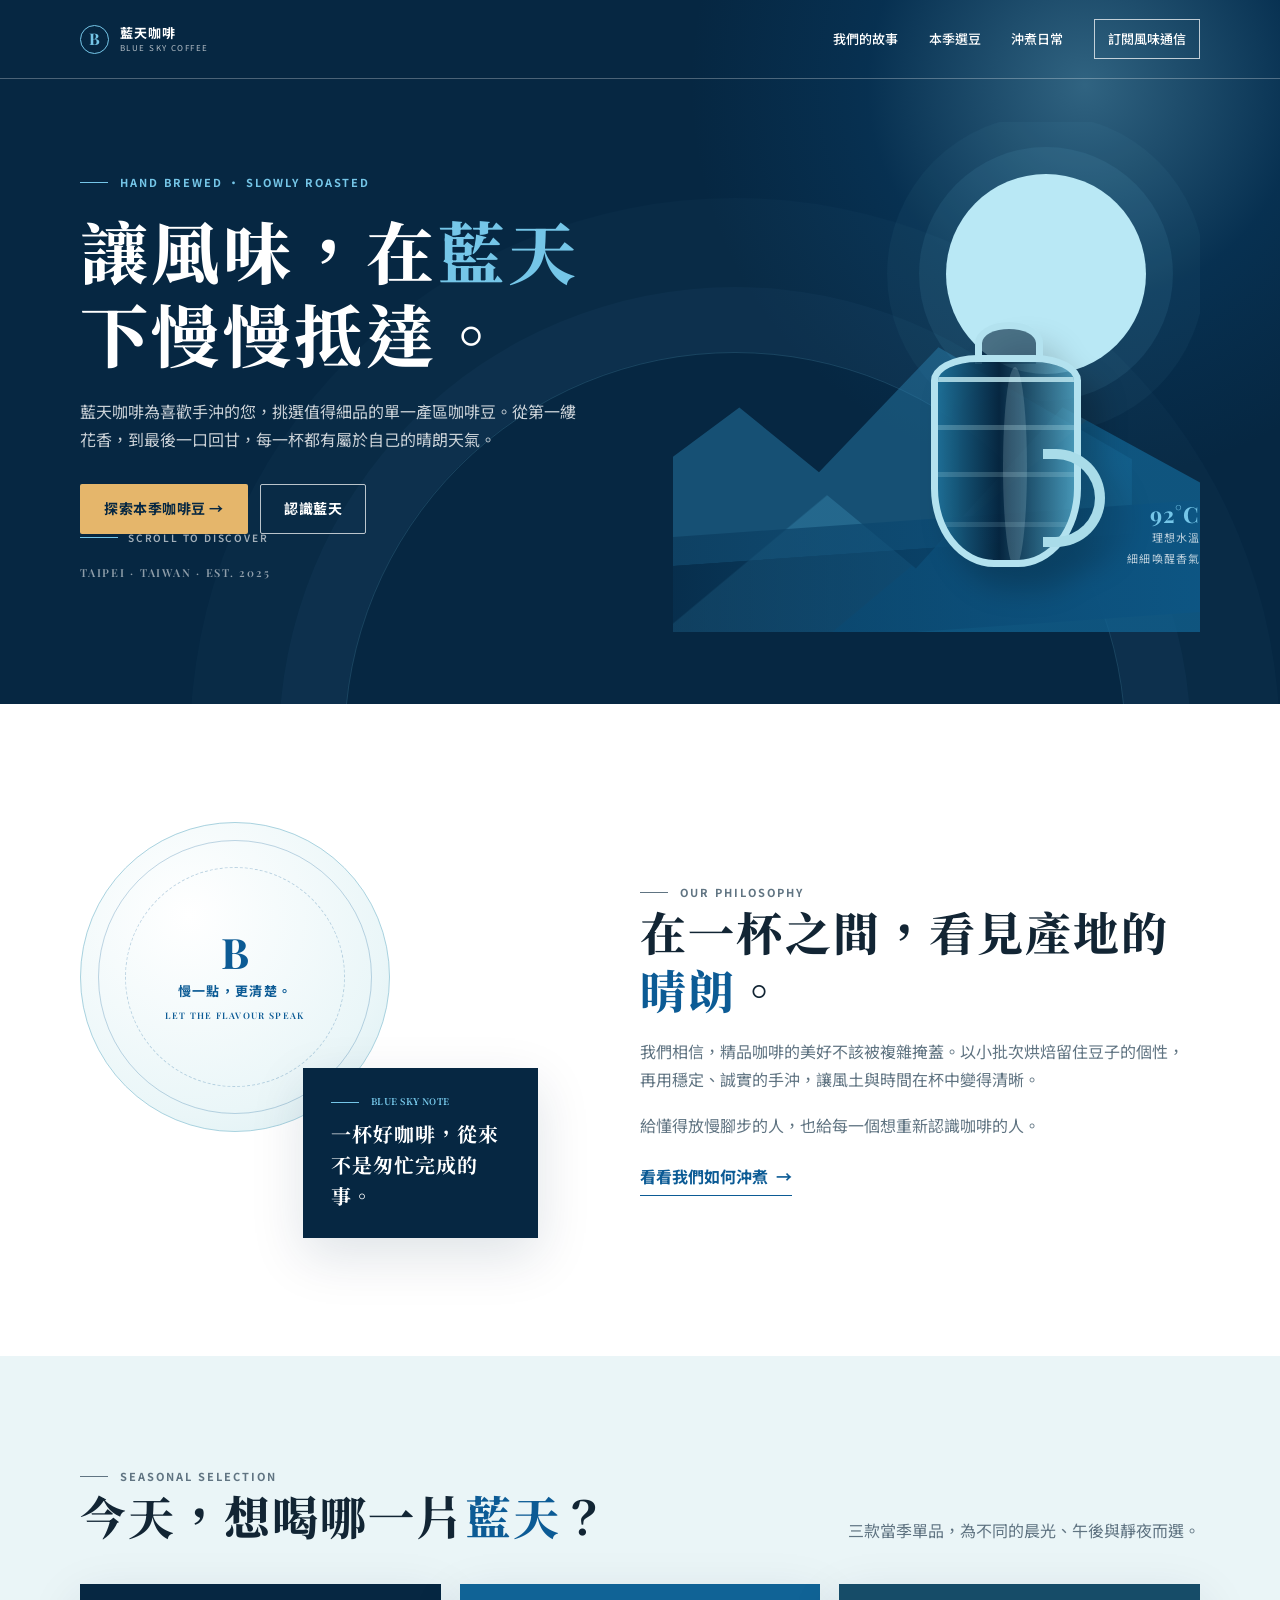
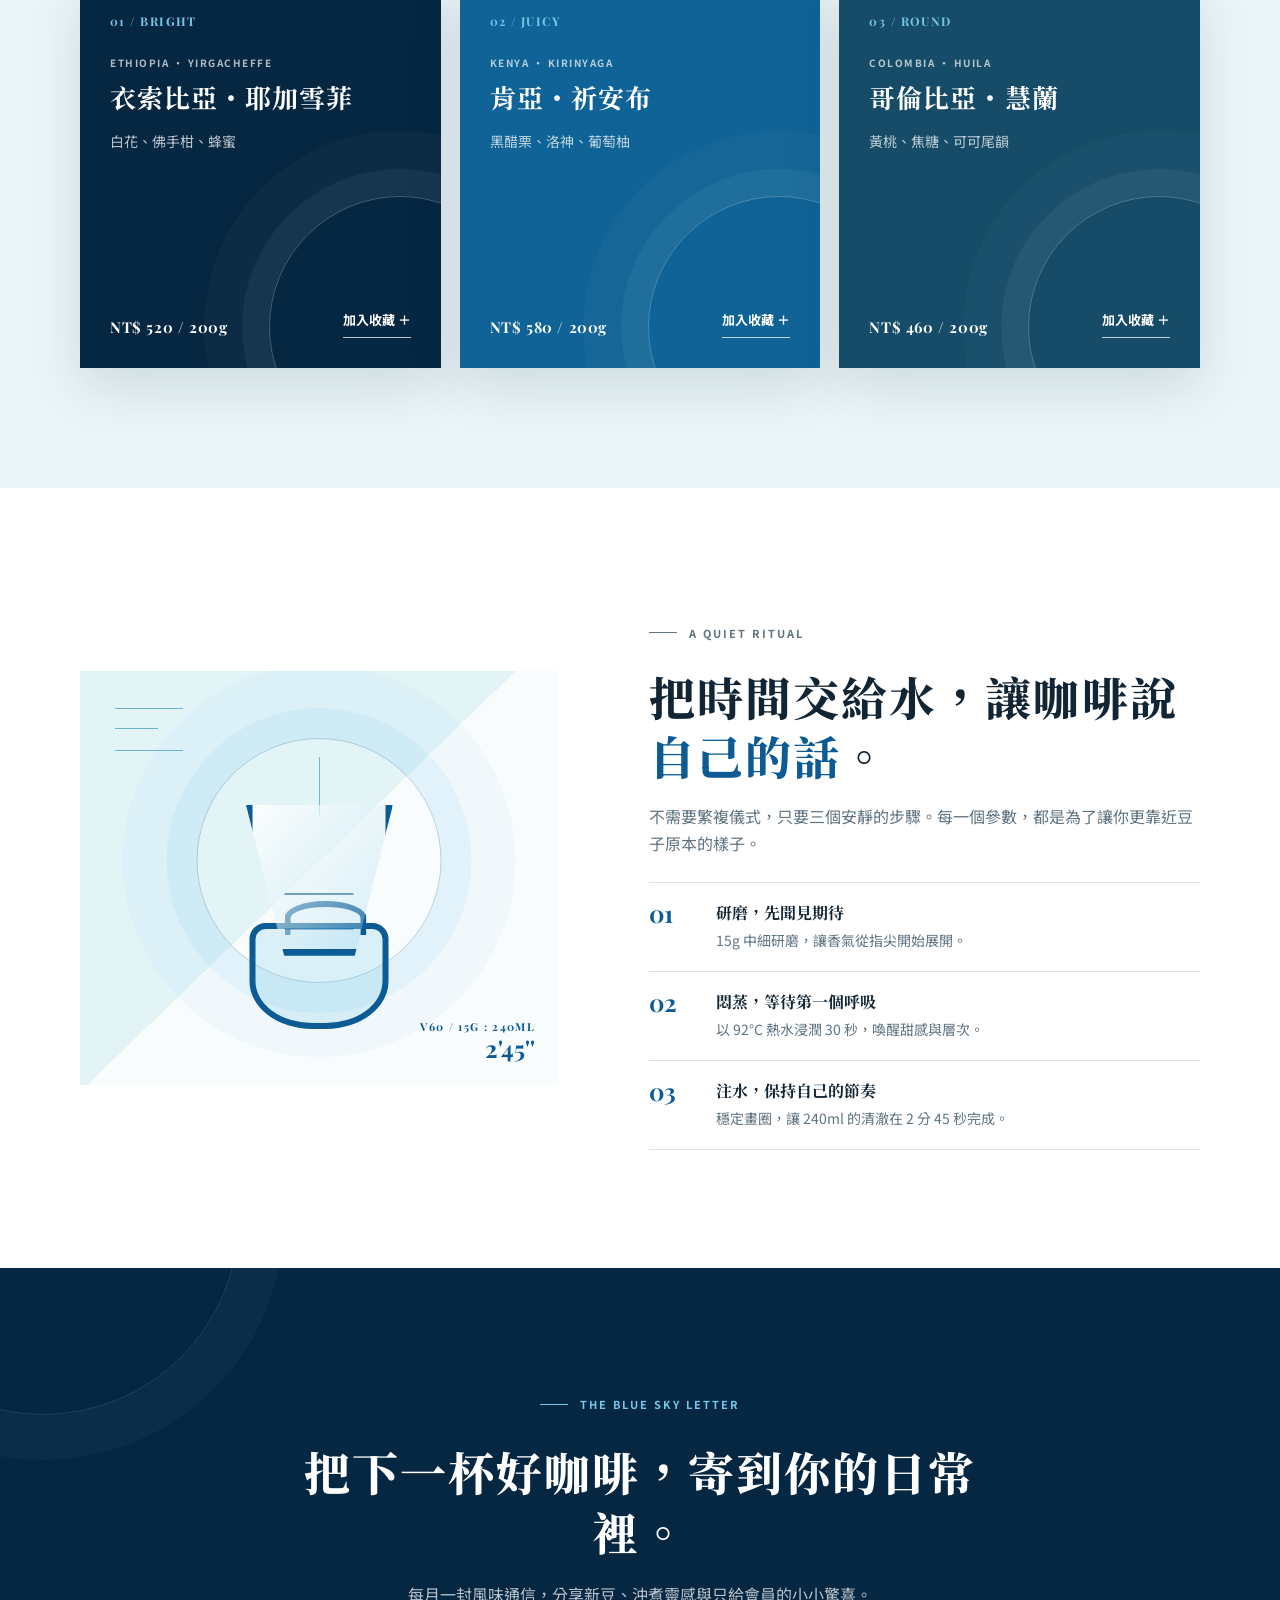
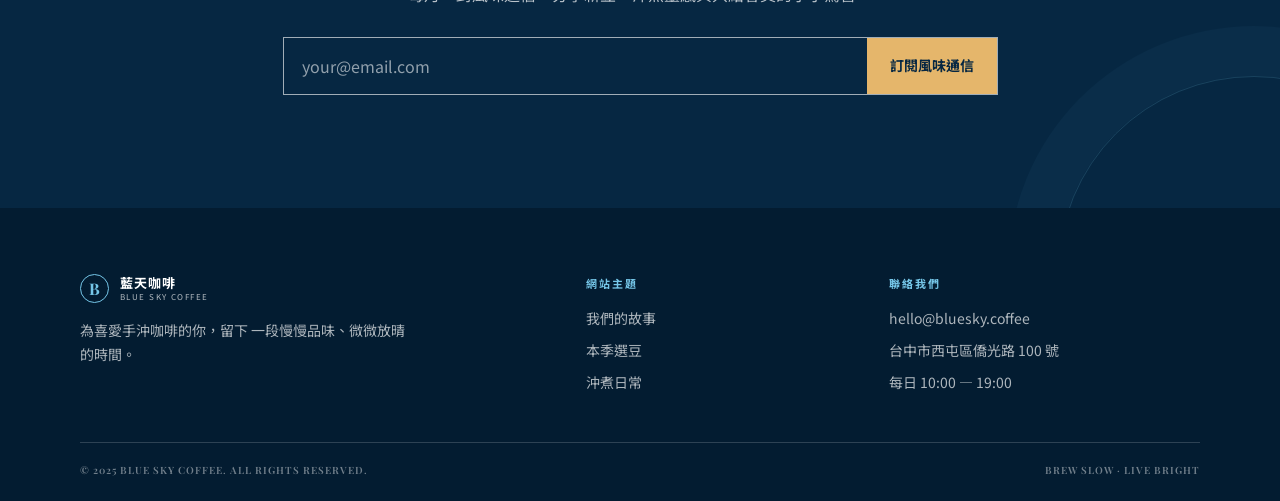
==== onepage/index.html @ 2825327c "Initial commit" ====
<!doctype html>
<html lang="zh-Hant">
<head>
  <meta charset="UTF-8">
  <meta name="viewport" content="width=device-width, initial-scale=1.0">
  <meta name="description" content="藍天咖啡，為手沖咖啡愛好者挑選當季精品咖啡豆，讓每一杯都清澈、明亮、值得細品。">
  <title>藍天咖啡｜讓風味，慢慢抵達</title>
  <link rel="preconnect" href="https://fonts.googleapis.com">
  <link rel="preconnect" href="https://fonts.gstatic.com" crossorigin>
  <link href="https://fonts.googleapis.com/css2?family=Noto+Sans+TC:wght@400;500;600;700&family=Noto+Serif+TC:wght@600;700;800;900&family=Playfair+Display:wght@600;700&display=swap" rel="stylesheet">
  <style>
    :root {
      --navy: #062742;
      --blue: #0c5b95;
      --sky: #75c6e8;
      --mist: #eaf5f7;
      --cream: #fbfaf6;
      --ink: #122534;
      --muted: #607482;
      --line: #d7e4e8;
      --sand: #e5b66b;
      --shadow: 0 18px 50px rgba(6, 39, 66, .13);
    }

    * { box-sizing: border-box; }
    html { scroll-behavior: smooth; }
    body {
      margin: 0;
      color: var(--ink);
      background: var(--cream);
      font: 16px/1.7 "Noto Sans TC", sans-serif;
      -webkit-font-smoothing: antialiased;
    }
    a { color: inherit; text-decoration: none; }
    button, input { font: inherit; }
    button { cursor: pointer; }
    .wrap { width: min(1120px, calc(100% - 48px)); margin: 0 auto; }
    .eyebrow {
      display: flex;
      align-items: center;
      gap: 12px;
      margin: 0 0 18px;
      color: var(--blue);
      font-size: 11px;
      font-weight: 700;
      letter-spacing: .18em;
    }
    .eyebrow::before { width: 28px; height: 1px; background: currentColor; content: ""; }
    .section-title {
      margin: 0;
      font: 800 clamp(30px, 4vw, 46px)/1.28 "Noto Serif TC", serif;
      letter-spacing: .045em;
    }
    .text-blue { color: var(--blue); }
    .button, .outline-link {
      display: inline-flex;
      min-height: 50px;
      align-items: center;
      justify-content: center;
      padding: 10px 23px;
      border: 1px solid transparent;
      border-radius: 2px;
      font-size: 14px;
      font-weight: 700;
      letter-spacing: .04em;
      transition: transform .25s ease, background-color .25s ease, color .25s ease, border-color .25s ease;
    }
    .button:hover, .outline-link:hover { transform: translateY(-2px); }
    .button--sand { color: var(--navy); background: var(--sand); }
    .button--sand:hover { background: #f1cb8b; }
    .button--dark { color: var(--navy); background: #fff; }
    .outline-link { border-color: rgba(255,255,255,.72); color: #fff; }
    .outline-link:hover { color: var(--navy); background: #fff; }
    :focus-visible { outline: 3px solid var(--sky); outline-offset: 4px; }

    /* Header & hero */
    .site-header { position: absolute; z-index: 20; top: 0; left: 0; width: 100%; border-bottom: 1px solid rgba(255,255,255,.28); }
    .nav { min-height: 78px; display: flex; align-items: center; justify-content: space-between; gap: 20px; }
    .brand { display: inline-flex; align-items: center; gap: 11px; color: #fff; }
    .brand-mark { width: 29px; height: 29px; display: grid; place-items: center; border: 1px solid var(--sky); border-radius: 50%; color: var(--sky); font: 700 16px/1 "Playfair Display", serif; }
    .brand-copy { display: grid; line-height: 1.05; }
    .brand-copy strong { font-size: 13px; letter-spacing: .08em; }
    .brand-copy small { margin-top: 4px; font-size: 8px; letter-spacing: .18em; opacity: .7; }
    .nav-links { display: flex; align-items: center; gap: clamp(16px, 2.4vw, 31px); }
    .nav-links a { position: relative; color: #fff; font-size: 13px; font-weight: 500; white-space: nowrap; }
    .nav-links a:not(.nav-cta)::after { position: absolute; right: 0; bottom: -5px; left: auto; width: 0; height: 1px; background: var(--sky); content: ""; transition: width .25s ease; }
    .nav-links a:not(.nav-cta):hover::after { right: auto; left: 0; width: 100%; }
    .nav-links .nav-cta { padding: 8px 13px; border: 1px solid rgba(255,255,255,.72); }
    .nav-links .nav-cta:hover { color: var(--navy); background: #fff; }
    .menu-toggle { display: none; width: 42px; height: 42px; border: 1px solid rgba(255,255,255,.7); color: #fff; background: transparent; font-size: 23px; line-height: 1; }

    .hero { position: relative; min-height: 704px; overflow: hidden; color: #fff; background: var(--navy); isolation: isolate; }
    .hero::before { position: absolute; z-index: -2; top: -320px; right: -210px; width: 810px; height: 810px; border-radius: 50%; background: radial-gradient(circle, rgba(117,198,232,.38), rgba(12,91,149,.18) 38%, transparent 69%); content: ""; }
    .hero::after { position: absolute; z-index: -1; right: 12%; bottom: -430px; width: 780px; height: 780px; border: 1px solid rgba(117,198,232,.18); border-radius: 50%; box-shadow: 0 0 0 65px rgba(117,198,232,.035), 0 0 0 154px rgba(117,198,232,.025); content: ""; }
    .hero-grid { min-height: 704px; display: grid; grid-template-columns: 1.02fr .98fr; gap: 45px; align-items: center; padding: 122px 0 72px; }
    .hero-copy { position: relative; z-index: 2; }
    .hero .eyebrow { color: var(--sky); }
    .hero h1 { max-width: 650px; margin: 0 0 23px; font: 800 clamp(42px, 5.5vw, 68px)/1.22 "Noto Serif TC", serif; letter-spacing: .05em; }
    .hero h1 span { color: var(--sky); }
    .hero-lede { max-width: 500px; margin: 0; color: rgba(255,255,255,.79); font-size: 16px; }
    .hero-actions { display: flex; flex-wrap: wrap; gap: 12px; margin-top: 31px; }
    .hero-note { margin: 31px 0 0; color: rgba(255,255,255,.55); font: 600 11px/1.5 "Playfair Display", serif; letter-spacing: .16em; }
    .scroll-cue { position: absolute; bottom: 35px; left: 0; display: flex; align-items: center; gap: 10px; color: rgba(255,255,255,.63); font-size: 10px; font-weight: 600; letter-spacing: .18em; }
    .scroll-cue::before { width: 38px; height: 1px; background: var(--sky); content: ""; }

    .hero-art { position: relative; align-self: stretch; min-height: 470px; overflow: hidden; }
    .hero-art .sun { position: absolute; top: 52px; right: 54px; width: clamp(138px, 18vw, 200px); aspect-ratio: 1; border-radius: 50%; background: #b9e8f5; box-shadow: 0 0 0 27px rgba(117,198,232,.09), 0 0 0 59px rgba(117,198,232,.045); }
    .mountain { position: absolute; right: -11%; bottom: 6px; width: 116%; height: 260px; transform: skewY(-9deg); transform-origin: right bottom; background: linear-gradient(146deg, transparent 0 27%, rgba(61,145,184,.36) 27.3% 48%, rgba(17,97,143,.77) 48.3%); clip-path: polygon(0 62%, 28% 20%, 44% 57%, 68% 4%, 100% 57%, 100% 100%, 0 100%); }
    .mountain--back { right: 13%; bottom: 98px; width: 108%; height: 220px; opacity: .46; transform: skewY(-4deg); background: #2a81ae; clip-path: polygon(0 84%, 31% 30%, 45% 62%, 66% 9%, 100% 66%, 100% 100%, 0 100%); }
    .horizon { position: absolute; right: -4%; bottom: 0; width: 116%; height: 112px; background: linear-gradient(90deg, rgba(7,45,75,.5), #0d5684); transform: skewY(-4deg); }
    .coffee-vessel { position: absolute; z-index: 4; right: 18%; bottom: 36px; width: 192px; height: 274px; filter: drop-shadow(18px 22px 14px rgba(0,0,0,.22)); }
    .vessel-neck { position: absolute; top: 0; left: 62px; width: 68px; height: 42px; border: 7px solid #b3e2ef; border-bottom: 0; border-radius: 50% 50% 0 0; background: rgba(6,39,66,.62); }
    .vessel-body { position: absolute; top: 33px; left: 18px; width: 150px; height: 212px; border: 7px solid #b3e2ef; border-radius: 31% 31% 42% 42% / 12% 12% 37% 37%; background: linear-gradient(90deg, rgba(30,112,151,.9), rgba(5,35,60,.9) 45%, rgba(83,167,198,.8)); overflow: hidden; }
    .vessel-body::before { position: absolute; top: 15px; left: 0; width: 100%; height: 5px; background: rgba(197,237,244,.8); box-shadow: 0 48px rgba(197,237,244,.25), 0 95px rgba(197,237,244,.18), 0 145px rgba(197,237,244,.13); content: ""; }
    .vessel-body::after { position: absolute; top: 5px; left: 48%; width: 24px; height: 200px; border-radius: 50%; background: rgba(218,247,251,.17); content: ""; }
    .vessel-handle { position: absolute; right: 0; bottom: 49px; width: 62px; height: 98px; border: 10px solid #a9dce9; border-left: 0; border-radius: 0 53px 53px 0; }
    .art-label { position: absolute; z-index: 5; right: 0; bottom: 64px; display: grid; gap: 3px; color: rgba(255,255,255,.73); font-size: 11px; letter-spacing: .1em; text-align: right; }
    .art-label strong { color: var(--sky); font: 700 22px/1 "Playfair Display", serif; }

    /* Story */
    .story { padding: 118px 0; background: #fff; }
    .story-grid { display: grid; grid-template-columns: .9fr 1.1fr; gap: clamp(45px, 8vw, 105px); align-items: center; }
    .story-visual { position: relative; min-height: 416px; }
    .seal { position: absolute; top: 0; left: 0; width: 310px; height: 310px; display: grid; place-items: center; border: 1px solid #a8d2df; border-radius: 50%; color: var(--blue); background: radial-gradient(circle at 35% 30%, #fff 0, #eaf6f8 68%, #d9edf1 100%); }
    .seal::before, .seal::after { position: absolute; border: 1px solid rgba(12,91,149,.25); border-radius: 50%; content: ""; }
    .seal::before { inset: 17px; }
    .seal::after { inset: 44px; border-style: dashed; }
    .seal-inner { position: relative; z-index: 1; display: grid; gap: 7px; text-align: center; }
    .seal-inner b { font: 700 42px/1 "Playfair Display", serif; }
    .seal-inner span { font-size: 13px; font-weight: 700; letter-spacing: .1em; }
    .seal-inner small { font: 600 9px/1.5 "Playfair Display", serif; letter-spacing: .15em; }
    .blue-note { position: absolute; right: 0; bottom: 0; width: 235px; padding: 27px 28px; color: #fff; background: var(--navy); box-shadow: var(--shadow); }
    .blue-note .eyebrow { margin-bottom: 9px; color: var(--sky); font-size: 9px; }
    .blue-note p { margin: 0; font: 700 20px/1.55 "Noto Serif TC", serif; letter-spacing: .05em; }
    .story-copy p { margin: 19px 0 0; color: var(--muted); }
    .inline-link { display: inline-flex; align-items: center; gap: 8px; margin-top: 24px; padding-bottom: 5px; border-bottom: 1px solid var(--blue); color: var(--blue); font-weight: 700; }
    .inline-link:hover { color: var(--navy); }

    /* Coffee collection */
    .coffee { padding: 111px 0 120px; background: var(--mist); }
    .section-heading { display: flex; align-items: end; justify-content: space-between; gap: 40px; margin-bottom: 39px; }
    .section-heading p { max-width: 370px; margin: 0; color: var(--muted); }
    .coffee-grid { display: grid; grid-template-columns: repeat(3, 1fr); gap: 19px; }
    .coffee-card { position: relative; min-height: 384px; display: flex; flex-direction: column; overflow: hidden; padding: 30px; color: #fff; background: var(--navy); box-shadow: var(--shadow); }
    .coffee-card:nth-child(2) { background: #106396; }
    .coffee-card:nth-child(3) { background: #164c68; }
    .coffee-card::after { position: absolute; right: -90px; bottom: -90px; width: 260px; height: 260px; border: 1px solid rgba(255,255,255,.24); border-radius: 50%; box-shadow: 0 0 0 27px rgba(255,255,255,.045), 0 0 0 65px rgba(255,255,255,.025); content: ""; }
    .card-top, .coffee-card h3, .flavour, .card-footer { position: relative; z-index: 1; }
    .card-top { color: var(--sky); font: 700 12px/1.3 "Playfair Display", serif; letter-spacing: .12em; }
    .origin { margin: 25px 0 8px; color: rgba(255,255,255,.69); font-size: 10px; font-weight: 700; letter-spacing: .15em; }
    .coffee-card h3 { margin: 0; font: 700 26px/1.38 "Noto Serif TC", serif; letter-spacing: .04em; }
    .flavour { margin: 15px 0 0; color: rgba(255,255,255,.73); font-size: 14px; }
    .card-footer { display: flex; align-items: end; justify-content: space-between; gap: 14px; margin-top: auto; }
    .price { font: 700 15px/1.3 "Playfair Display", serif; letter-spacing: .04em; }
    .save-coffee { padding: 0 0 5px; border: 0; border-bottom: 1px solid rgba(255,255,255,.72); color: #fff; background: transparent; font-size: 13px; font-weight: 700; white-space: nowrap; transition: color .2s, border-color .2s; }
    .save-coffee:hover { border-color: var(--sand); color: var(--sand); }

    /* Brew */
    .brew { padding: 118px 0; background: #fff; }
    .brew-grid { display: grid; grid-template-columns: .93fr 1.07fr; gap: clamp(42px, 8vw, 90px); align-items: center; }
    .brew-art { position: relative; height: 414px; overflow: hidden; background: linear-gradient(136deg, #e3f4f7 0 48%, #f8fcfc 48% 100%); }
    .brew-art::before { position: absolute; top: 37px; left: 35px; width: 68px; height: 41px; border-top: 1px solid #6cb4ce; border-bottom: 1px solid #6cb4ce; content: ""; }
    .brew-art::after { position: absolute; top: 57px; left: 35px; width: 43px; border-top: 1px solid #6cb4ce; content: ""; }
    .water-rings { position: absolute; top: 67px; left: 50%; width: 245px; height: 245px; border: 1px solid rgba(12,91,149,.27); border-radius: 50%; transform: translateX(-50%); box-shadow: 0 0 0 30px rgba(117,198,232,.12), 0 0 0 74px rgba(117,198,232,.065); }
    .water-rings::before { position: absolute; top: 18px; left: 50%; width: 1px; height: 58px; background: #6bb8d1; content: ""; transform: translateX(-50%); }
    .dripper { position: absolute; z-index: 2; top: 134px; left: 50%; width: 147px; height: 151px; border: 7px solid var(--blue); border-top: 0; background: linear-gradient(130deg, rgba(255,255,255,.85), rgba(117,198,232,.25)); clip-path: polygon(0 0, 100% 0, 74% 100%, 26% 100%); transform: translateX(-50%); }
    .dripper::after { position: absolute; right: 32px; bottom: 19px; left: 32px; height: 33px; border-top: 2px solid rgba(12,91,149,.55); border-bottom: 2px solid rgba(12,91,149,.35); content: ""; }
    .carafe { position: absolute; z-index: 1; bottom: 56px; left: 50%; width: 139px; height: 106px; border: 6px solid var(--blue); border-radius: 16px 16px 45% 45%; background: rgba(117,198,232,.23); transform: translateX(-50%); }
    .carafe::before { position: absolute; top: -28px; left: 29px; width: 70px; height: 28px; border: 6px solid var(--blue); border-bottom: 0; border-radius: 50% 50% 0 0; content: ""; }
    .brew-caption { position: absolute; right: 24px; bottom: 19px; color: var(--blue); text-align: right; }
    .brew-caption span { display: block; font: 700 11px/1.5 "Playfair Display", serif; letter-spacing: .12em; }
    .brew-caption strong { font: 700 24px/1.1 "Playfair Display", serif; }
    .brew-copy > p { margin: 18px 0 25px; color: var(--muted); }
    .brew-steps { border-top: 1px solid var(--line); }
    .brew-step { display: grid; grid-template-columns: 52px 1fr; gap: 15px; padding: 18px 0; border-bottom: 1px solid var(--line); }
    .step-number { color: var(--blue); font: 700 24px/1 "Playfair Display", serif; }
    .brew-step h3 { margin: 0; font: 700 16px/1.5 "Noto Serif TC", serif; }
    .brew-step p { margin: 4px 0 0; color: var(--muted); font-size: 14px; }

    /* Subscribe and footer */
    .visit { position: relative; overflow: hidden; padding: 108px 0 113px; color: #fff; text-align: center; background: var(--navy); }
    .visit::before, .visit::after { position: absolute; width: 390px; height: 390px; border: 1px solid rgba(117,198,232,.17); border-radius: 50%; content: ""; }
    .visit::before { top: -245px; left: -153px; box-shadow: 0 0 0 45px rgba(117,198,232,.035); }
    .visit::after { right: -170px; bottom: -260px; box-shadow: 0 0 0 50px rgba(117,198,232,.035); }
    .visit .wrap { position: relative; z-index: 1; max-width: 715px; }
    .visit .eyebrow { justify-content: center; color: var(--sky); }
    .visit h2 { margin: 0; font: 800 clamp(30px, 4vw, 46px)/1.3 "Noto Serif TC", serif; letter-spacing: .045em; }
    .visit p { max-width: 510px; margin: 19px auto 29px; color: rgba(255,255,255,.72); }
    .subscribe-form { display: flex; min-height: 58px; border: 1px solid rgba(255,255,255,.62); }
    .subscribe-form input { min-width: 0; flex: 1; padding: 0 18px; border: 0; color: #fff; outline: none; background: transparent; }
    .subscribe-form input::placeholder { color: rgba(255,255,255,.56); }
    .subscribe-form button { padding: 0 23px; border: 0; color: var(--navy); background: var(--sand); font-size: 14px; font-weight: 700; white-space: nowrap; transition: background .2s; }
    .subscribe-form button:hover { background: #f1cb8b; }
    .site-footer { padding: 66px 0 23px; color: rgba(255,255,255,.68); background: #031c31; }
    .footer-grid { display: grid; grid-template-columns: 1.45fr .8fr 1fr; gap: 55px; padding-bottom: 48px; }
    .footer-brand .brand { margin-bottom: 16px; }
    .footer-brand p { max-width: 330px; margin: 0; font-size: 14px; }
    .footer-title { margin: 0 0 14px; color: var(--sky); font-size: 11px; font-weight: 700; letter-spacing: .18em; }
    .footer-links { display: grid; gap: 8px; font-size: 14px; }
    .footer-links a:hover { color: var(--sky); }
    .footer-links address { font-style: normal; }
    .footer-bottom { display: flex; justify-content: space-between; gap: 20px; padding-top: 20px; border-top: 1px solid rgba(255,255,255,.17); color: rgba(255,255,255,.44); font: 600 10px/1.5 "Playfair Display", serif; letter-spacing: .1em; }

    .toast { position: fixed; z-index: 50; right: 22px; bottom: 22px; max-width: min(370px, calc(100vw - 44px)); padding: 14px 18px; border-left: 3px solid var(--sand); color: #fff; background: var(--navy); box-shadow: var(--shadow); font-size: 14px; opacity: 0; pointer-events: none; transform: translateY(12px); transition: opacity .25s ease, transform .25s ease; }
    .toast.show { opacity: 1; transform: translateY(0); }
    .reveal { opacity: 0; transform: translateY(18px); transition: opacity .65s ease, transform .65s ease; }
    .reveal.visible { opacity: 1; transform: translateY(0); }

    @media (max-width: 820px) {
      .menu-toggle { display: grid; place-items: center; }
      .nav { position: relative; }
      .nav-links { position: absolute; top: 78px; right: -24px; left: -24px; max-height: 0; display: grid; gap: 0; overflow: hidden; background: #05233c; transition: max-height .35s ease; }
      .nav-links.open { max-height: 300px; border-top: 1px solid rgba(255,255,255,.16); }
      .nav-links a { display: block; padding: 13px 24px; }
      .nav-links .nav-cta { margin: 5px 24px 15px; padding: 10px 13px; text-align: center; }
      .hero { min-height: 710px; }
      .hero-grid { min-height: 710px; grid-template-columns: 1fr; gap: 0; padding: 118px 0 43px; }
      .hero-art { min-height: 276px; margin-top: -9px; }
      .hero-art .sun { top: 19px; right: 20%; width: 130px; }
      .mountain { height: 180px; }
      .mountain--back { bottom: 69px; height: 150px; }
      .coffee-vessel { right: 17%; bottom: -12px; transform: scale(.72); transform-origin: bottom right; }
      .art-label { display: none; }
      .scroll-cue { display: none; }
      .story-grid, .brew-grid { grid-template-columns: 1fr; }
      .story-visual { max-width: 525px; width: 100%; min-height: 400px; }
      .coffee-grid { grid-template-columns: repeat(2, 1fr); }
      .coffee-card:nth-child(3) { grid-column: span 2; }
      .footer-grid { grid-template-columns: 1fr 1fr; }
      .footer-brand { grid-column: 1 / -1; }
    }
    @media (max-width: 560px) {
      .wrap { width: calc(100% - 34px); }
      .nav-links { right: -17px; left: -17px; }
      .hero { min-height: 680px; }
      .hero-grid { min-height: 680px; padding-top: 106px; }
      .hero h1 { font-size: 40px; }
      .hero-lede { font-size: 14px; }
      .hero-actions { gap: 9px; margin-top: 24px; }
      .hero-actions .button, .hero-actions .outline-link { min-height: 46px; padding: 8px 15px; font-size: 13px; }
      .hero-note { margin-top: 21px; }
      .hero-art { min-height: 219px; }
      .hero-art .sun { width: 92px; }
      .coffee-vessel { right: 5%; bottom: -48px; transform: scale(.57); }
      .story, .coffee, .brew { padding: 76px 0; }
      .seal { width: 245px; height: 245px; }
      .seal-inner b { font-size: 35px; }
      .story-visual { min-height: 347px; }
      .blue-note { width: 185px; padding: 20px; }
      .blue-note p { font-size: 16px; }
      .section-heading { display: block; margin-bottom: 28px; }
      .section-heading p { margin-top: 14px; font-size: 14px; }
      .coffee-grid { grid-template-columns: 1fr; }
      .coffee-card, .coffee-card:nth-child(3) { min-height: 330px; grid-column: auto; }
      .coffee-card { padding: 25px; }
      .brew-art { height: 310px; }
      .water-rings { top: 45px; width: 178px; height: 178px; box-shadow: 0 0 0 23px rgba(117,198,232,.12), 0 0 0 53px rgba(117,198,232,.065); }
      .dripper { top: 95px; transform: translateX(-50%) scale(.75); }
      .carafe { bottom: 37px; transform: translateX(-50%) scale(.75); }
      .visit { padding: 76px 0; }
      .subscribe-form { display: grid; gap: 0; border: 0; }
      .subscribe-form input { min-height: 54px; border: 1px solid rgba(255,255,255,.62); }
      .subscribe-form button { min-height: 54px; margin-top: 10px; }
      .footer-grid { grid-template-columns: 1fr; gap: 33px; }
      .footer-brand { grid-column: auto; }
      .footer-bottom { display: grid; gap: 8px; }
    }
    @media (prefers-reduced-motion: reduce) {
      html { scroll-behavior: auto; }
      *, *::before, *::after { transition-duration: .01ms !important; animation-duration: .01ms !important; animation-iteration-count: 1 !important; }
      .reveal { opacity: 1; transform: none; }
    }
  </style>
</head>
<body>
  <header class="site-header" id="top">
    <nav class="nav wrap" aria-label="主要導覽">
      <a class="brand" href="#top" aria-label="回到藍天咖啡首頁">
        <span class="brand-mark" aria-hidden="true">B</span>
        <span class="brand-copy"><strong>藍天咖啡</strong><small>BLUE SKY COFFEE</small></span>
      </a>
      <button class="menu-toggle" type="button" aria-controls="navLinks" aria-expanded="false" aria-label="開啟導覽選單">☰</button>
      <div class="nav-links" id="navLinks">
        <a href="#story">我們的故事</a>
        <a href="#coffee">本季選豆</a>
        <a href="#brew">沖煮日常</a>
        <a class="nav-cta" href="#visit">訂閱風味通信</a>
      </div>
    </nav>
  </header>

  <main>
    <section class="hero" aria-labelledby="heroTitle">
      <div class="wrap hero-grid">
        <div class="hero-copy">
          <p class="eyebrow">HAND BREWED · SLOWLY ROASTED</p>
          <h1 id="heroTitle">讓風味，在<span>藍天</span>下慢慢抵達。</h1>
          <p class="hero-lede">藍天咖啡為喜歡手沖的您，挑選值得細品的單一產區咖啡豆。從第一縷花香，到最後一口回甘，每一杯都有屬於自己的晴朗天氣。</p>
          <div class="hero-actions">
            <a class="button button--sand" href="#coffee">探索本季咖啡豆 →</a>
            <a class="outline-link" href="#story">認識藍天</a>
          </div>
          <p class="hero-note">TAIPEI · TAIWAN · EST. 2025</p>
          <span class="scroll-cue">SCROLL TO DISCOVER</span>
        </div>
        <div class="hero-art" aria-hidden="true">
          <div class="sun"></div>
          <div class="mountain mountain--back"></div>
          <div class="mountain"></div>
          <div class="horizon"></div>
          <div class="coffee-vessel"><div class="vessel-neck"></div><div class="vessel-body"></div><div class="vessel-handle"></div></div>
          <div class="art-label"><strong>92°C</strong><span>理想水溫</span><span>細細喚醒香氣</span></div>
        </div>
      </div>
    </section>

    <section class="story" id="story" aria-labelledby="storyTitle">
      <div class="wrap story-grid">
        <div class="story-visual reveal" aria-hidden="true">
          <div class="seal"><div class="seal-inner"><b>B</b><span>慢一點，更清楚。</span><small>LET THE FLAVOUR SPEAK</small></div></div>
          <aside class="blue-note"><p class="eyebrow">BLUE SKY NOTE</p><p>一杯好咖啡，從來不是匆忙完成的事。</p></aside>
        </div>
        <div class="story-copy reveal">
          <p class="eyebrow">OUR PHILOSOPHY</p>
          <h2 class="section-title" id="storyTitle">在一杯之間，看見產地的<span class="text-blue">晴朗</span>。</h2>
          <p>我們相信，精品咖啡的美好不該被複雜掩蓋。以小批次烘焙留住豆子的個性，再用穩定、誠實的手沖，讓風土與時間在杯中變得清晰。</p>
          <p>給懂得放慢腳步的人，也給每一個想重新認識咖啡的人。</p>
          <a class="inline-link" href="#brew">看看我們如何沖煮 <span aria-hidden="true">→</span></a>
        </div>
      </div>
    </section>

    <section class="coffee" id="coffee" aria-labelledby="coffeeTitle">
      <div class="wrap">
        <div class="section-heading reveal">
          <div><p class="eyebrow">SEASONAL SELECTION</p><h2 class="section-title" id="coffeeTitle">今天，想喝哪一片<span class="text-blue">藍天</span>？</h2></div>
          <p>三款當季單品，為不同的晨光、午後與靜夜而選。</p>
        </div>
        <div class="coffee-grid">
          <article class="coffee-card reveal">
            <div class="card-top">01 / BRIGHT</div><p class="origin">ETHIOPIA · YIRGACHEFFE</p><h3>衣索比亞・耶加雪菲</h3><p class="flavour">白花、佛手柑、蜂蜜</p>
            <div class="card-footer"><span class="price">NT$ 520 / 200g</span><button class="save-coffee" type="button" data-coffee="衣索比亞・耶加雪菲">加入收藏 ＋</button></div>
          </article>
          <article class="coffee-card reveal">
            <div class="card-top">02 / JUICY</div><p class="origin">KENYA · KIRINYAGA</p><h3>肯亞・祈安布</h3><p class="flavour">黑醋栗、洛神、葡萄柚</p>
            <div class="card-footer"><span class="price">NT$ 580 / 200g</span><button class="save-coffee" type="button" data-coffee="肯亞・祈安布">加入收藏 ＋</button></div>
          </article>
          <article class="coffee-card reveal">
            <div class="card-top">03 / ROUND</div><p class="origin">COLOMBIA · HUILA</p><h3>哥倫比亞・慧蘭</h3><p class="flavour">黃桃、焦糖、可可尾韻</p>
            <div class="card-footer"><span class="price">NT$ 460 / 200g</span><button class="save-coffee" type="button" data-coffee="哥倫比亞・慧蘭">加入收藏 ＋</button></div>
          </article>
        </div>
      </div>
    </section>

    <section class="brew" id="brew" aria-labelledby="brewTitle">
      <div class="wrap brew-grid">
        <div class="brew-art reveal" aria-hidden="true"><div class="water-rings"></div><div class="dripper"></div><div class="carafe"></div><div class="brew-caption"><span>V60 / 15G : 240ML</span><strong>2'45''</strong></div></div>
        <div class="brew-copy reveal">
          <p class="eyebrow">A QUIET RITUAL</p>
          <h2 class="section-title" id="brewTitle">把時間交給水，讓咖啡說<span class="text-blue">自己的話</span>。</h2>
          <p>不需要繁複儀式，只要三個安靜的步驟。每一個參數，都是為了讓你更靠近豆子原本的樣子。</p>
          <div class="brew-steps">
            <div class="brew-step"><span class="step-number">01</span><div><h3>研磨，先聞見期待</h3><p>15g 中細研磨，讓香氣從指尖開始展開。</p></div></div>
            <div class="brew-step"><span class="step-number">02</span><div><h3>悶蒸，等待第一個呼吸</h3><p>以 92°C 熱水浸潤 30 秒，喚醒甜感與層次。</p></div></div>
            <div class="brew-step"><span class="step-number">03</span><div><h3>注水，保持自己的節奏</h3><p>穩定畫圈，讓 240ml 的清澈在 2 分 45 秒完成。</p></div></div>
          </div>
        </div>
      </div>
    </section>

    <section class="visit" id="visit" aria-labelledby="visitTitle">
      <div class="wrap reveal">
        <p class="eyebrow">THE BLUE SKY LETTER</p>
        <h2 id="visitTitle">把下一杯好咖啡，寄到你的日常裡。</h2>
        <p>每月一封風味通信，分享新豆、沖煮靈感與只給會員的小小驚喜。</p>
        <form class="subscribe-form" id="subscribeForm">
          <input type="email" aria-label="電子郵件地址" placeholder="your@email.com" required>
          <button type="submit">訂閱風味通信</button>
        </form>
      </div>
    </section>
  </main>

  <footer class="site-footer">
    <div class="wrap footer-grid">
      <div class="footer-brand"><a class="brand" href="#top" aria-label="回到藍天咖啡首頁"><span class="brand-mark" aria-hidden="true">B</span><span class="brand-copy"><strong>藍天咖啡</strong><small>BLUE SKY COFFEE</small></span></a><p>為喜愛手沖咖啡的你，留下 一段慢慢品味、微微放晴的時間。</p></div>
      <div><p class="footer-title">網站主題</p><div class="footer-links"><a href="#story">我們的故事</a><a href="#coffee">本季選豆</a><a href="#brew">沖煮日常</a></div></div>
      <div><p class="footer-title">聯絡我們</p><div class="footer-links"><a href="mailto:hello@bluesky.coffee">hello@bluesky.coffee</a><address>台中市西屯區僑光路 100 號</address><span>每日 10:00 — 19:00</span></div></div>
    </div>
    <div class="wrap footer-bottom"><span>© 2025 BLUE SKY COFFEE. ALL RIGHTS RESERVED.</span><span>BREW SLOW · LIVE BRIGHT</span></div>
  </footer>
  <div class="toast" role="status" aria-live="polite"></div>

  <script>
    (() => {
      const menuButton = document.querySelector('.menu-toggle');
      const navLinks = document.querySelector('.nav-links');
      const toast = document.querySelector('.toast');
      let toastTimer;

      const closeMenu = () => {
        navLinks.classList.remove('open');
        menuButton.setAttribute('aria-expanded', 'false');
        menuButton.setAttribute('aria-label', '開啟導覽選單');
        menuButton.textContent = '☰';
      };
      menuButton.addEventListener('click', () => {
        const opening = !navLinks.classList.contains('open');
        navLinks.classList.toggle('open', opening);
        menuButton.setAttribute('aria-expanded', String(opening));
        menuButton.setAttribute('aria-label', opening ? '關閉導覽選單' : '開啟導覽選單');
        menuButton.textContent = opening ? '×' : '☰';
      });
      navLinks.querySelectorAll('a').forEach(link => link.addEventListener('click', closeMenu));

      const showToast = message => {
        clearTimeout(toastTimer);
        toast.textContent = message;
        toast.classList.add('show');
        toastTimer = setTimeout(() => toast.classList.remove('show'), 2600);
      };
      document.querySelectorAll('[data-coffee]').forEach(button => {
        button.addEventListener('click', () => showToast(`已將「${button.dataset.coffee}」加入你的收藏。`));
      });
      document.querySelector('#subscribeForm').addEventListener('submit', event => {
        event.preventDefault();
        event.currentTarget.reset();
        showToast('謝謝訂閱，下一封晴朗的風味通信即將寄出。');
      });

      const revealItems = document.querySelectorAll('.reveal');
      const reducedMotion = window.matchMedia('(prefers-reduced-motion: reduce)').matches;
      if (!('IntersectionObserver' in window) || reducedMotion) {
        revealItems.forEach(item => item.classList.add('visible'));
      } else {
        const observer = new IntersectionObserver(entries => {
          entries.forEach(entry => {
            if (entry.isIntersecting) {
              entry.target.classList.add('visible');
              observer.unobserve(entry.target);
            }
          });
        }, { threshold: .12 });
        revealItems.forEach(item => observer.observe(item));
      }
    })();
  </script>
</body>
</html>
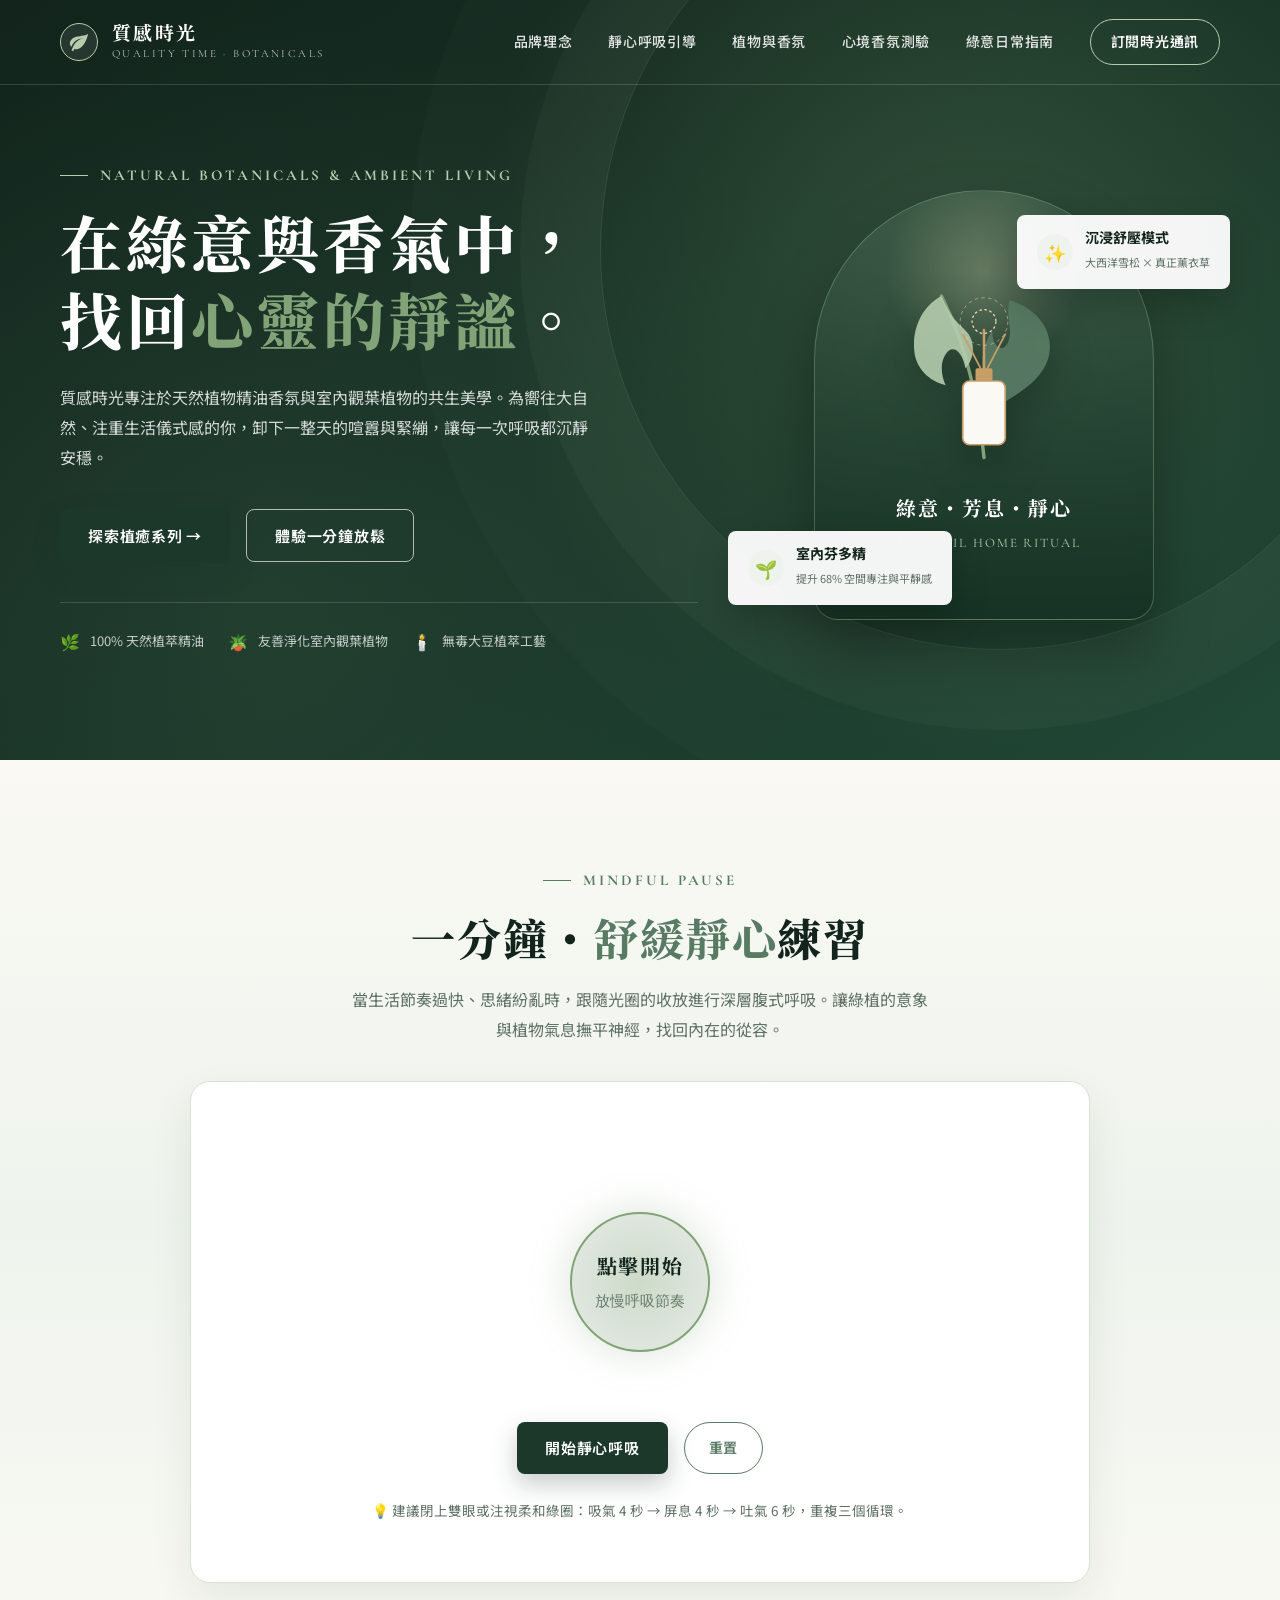
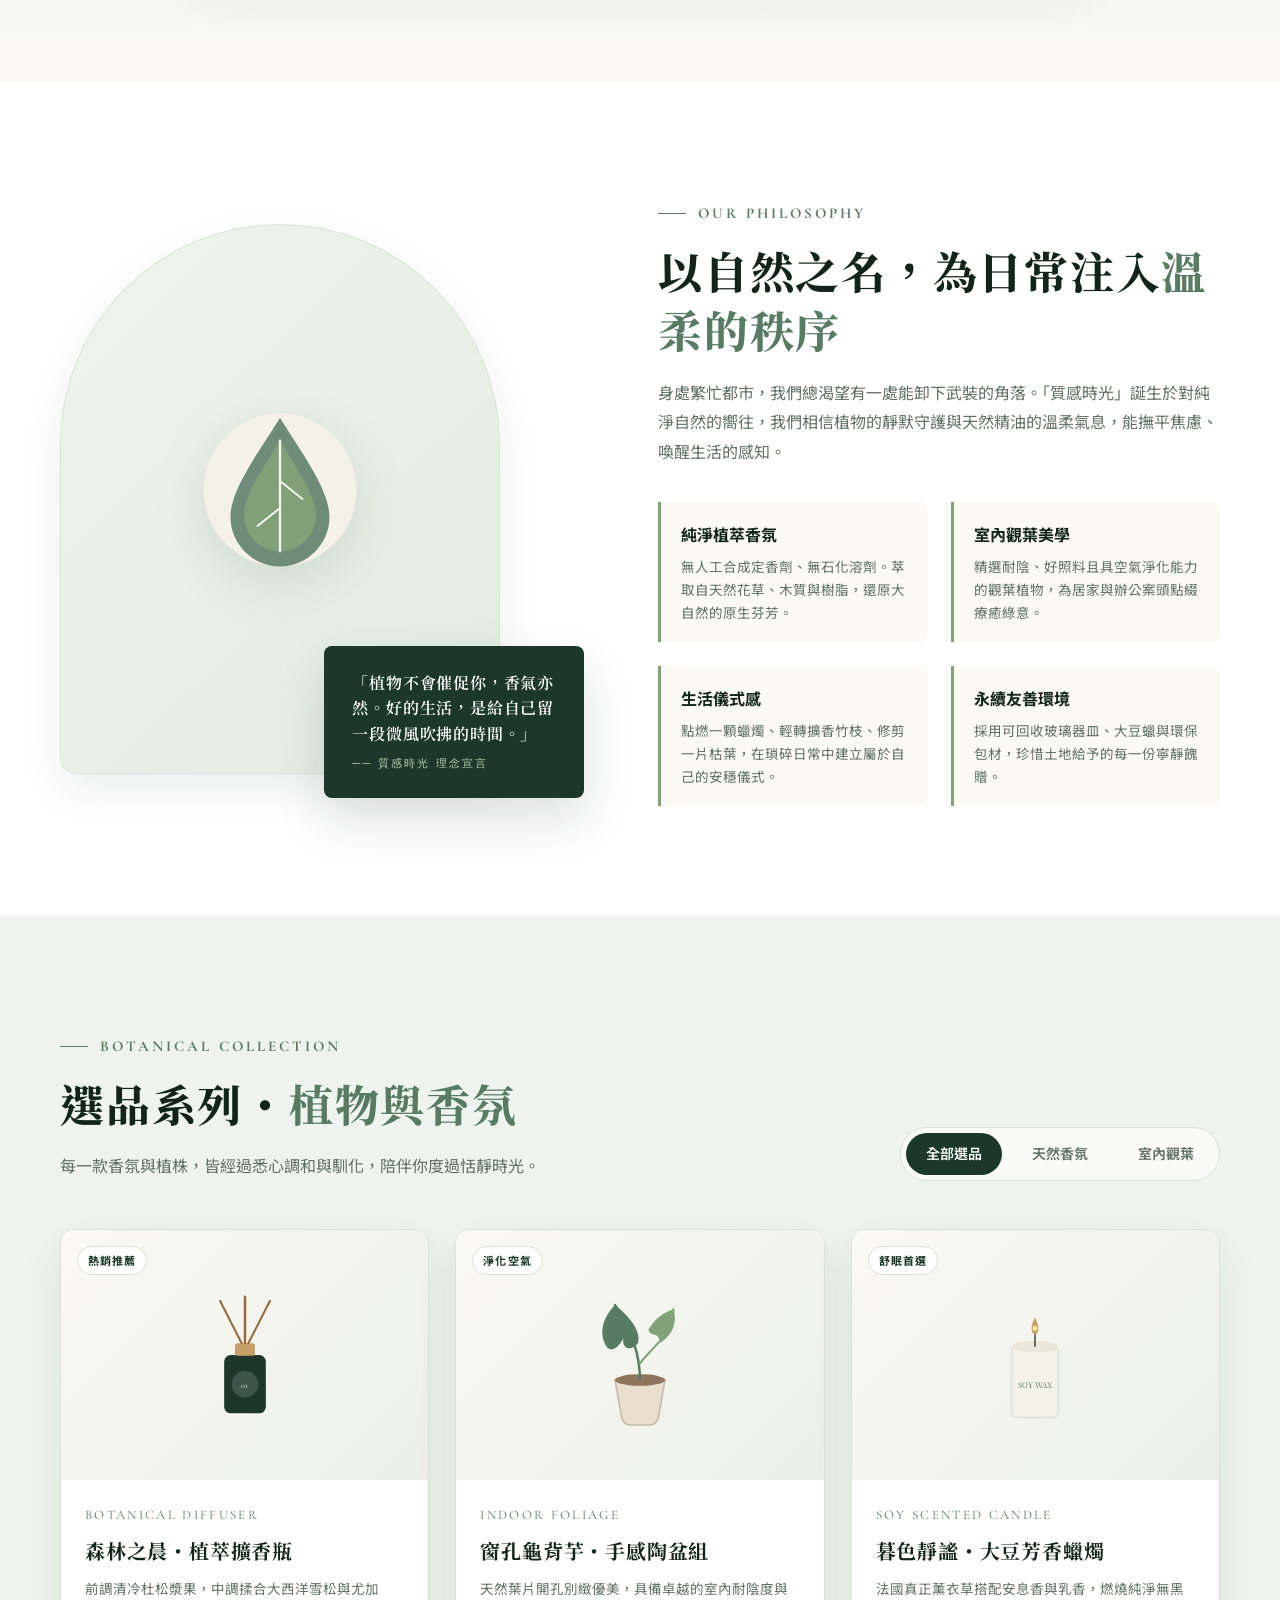
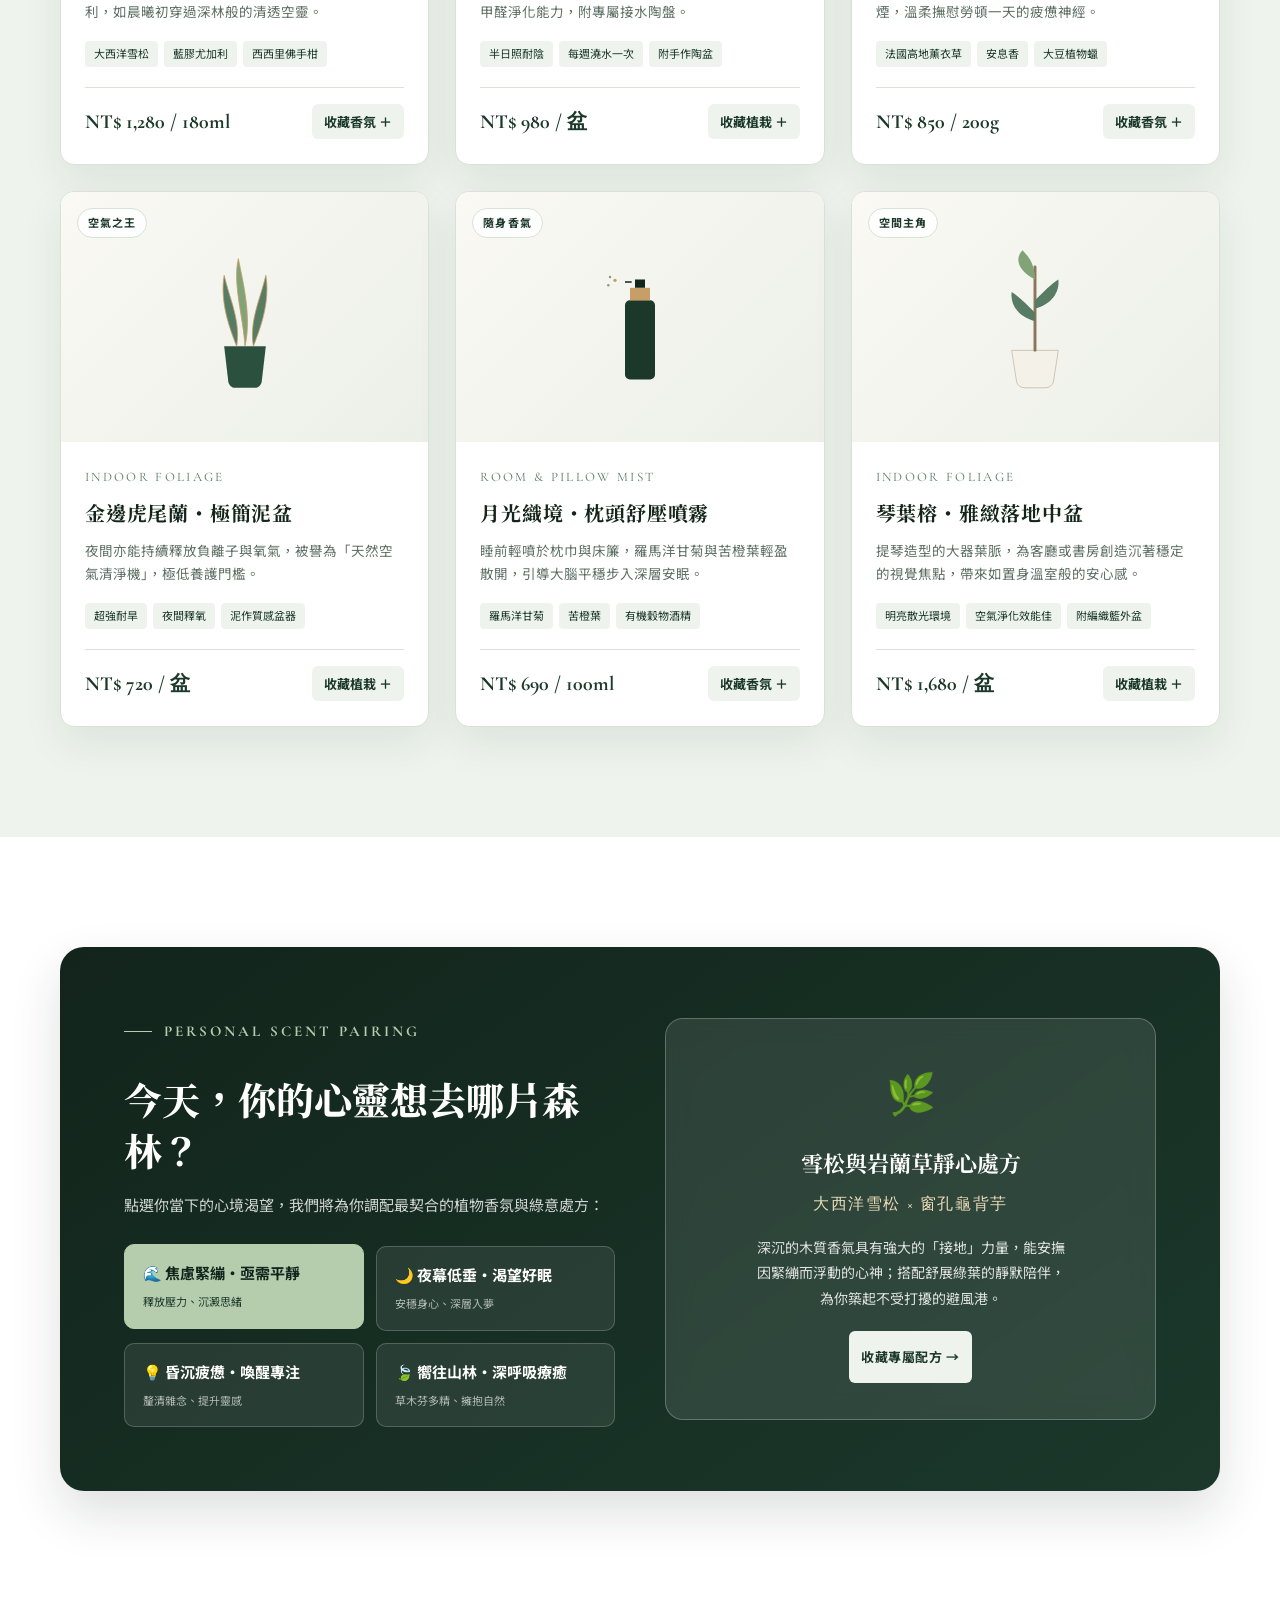
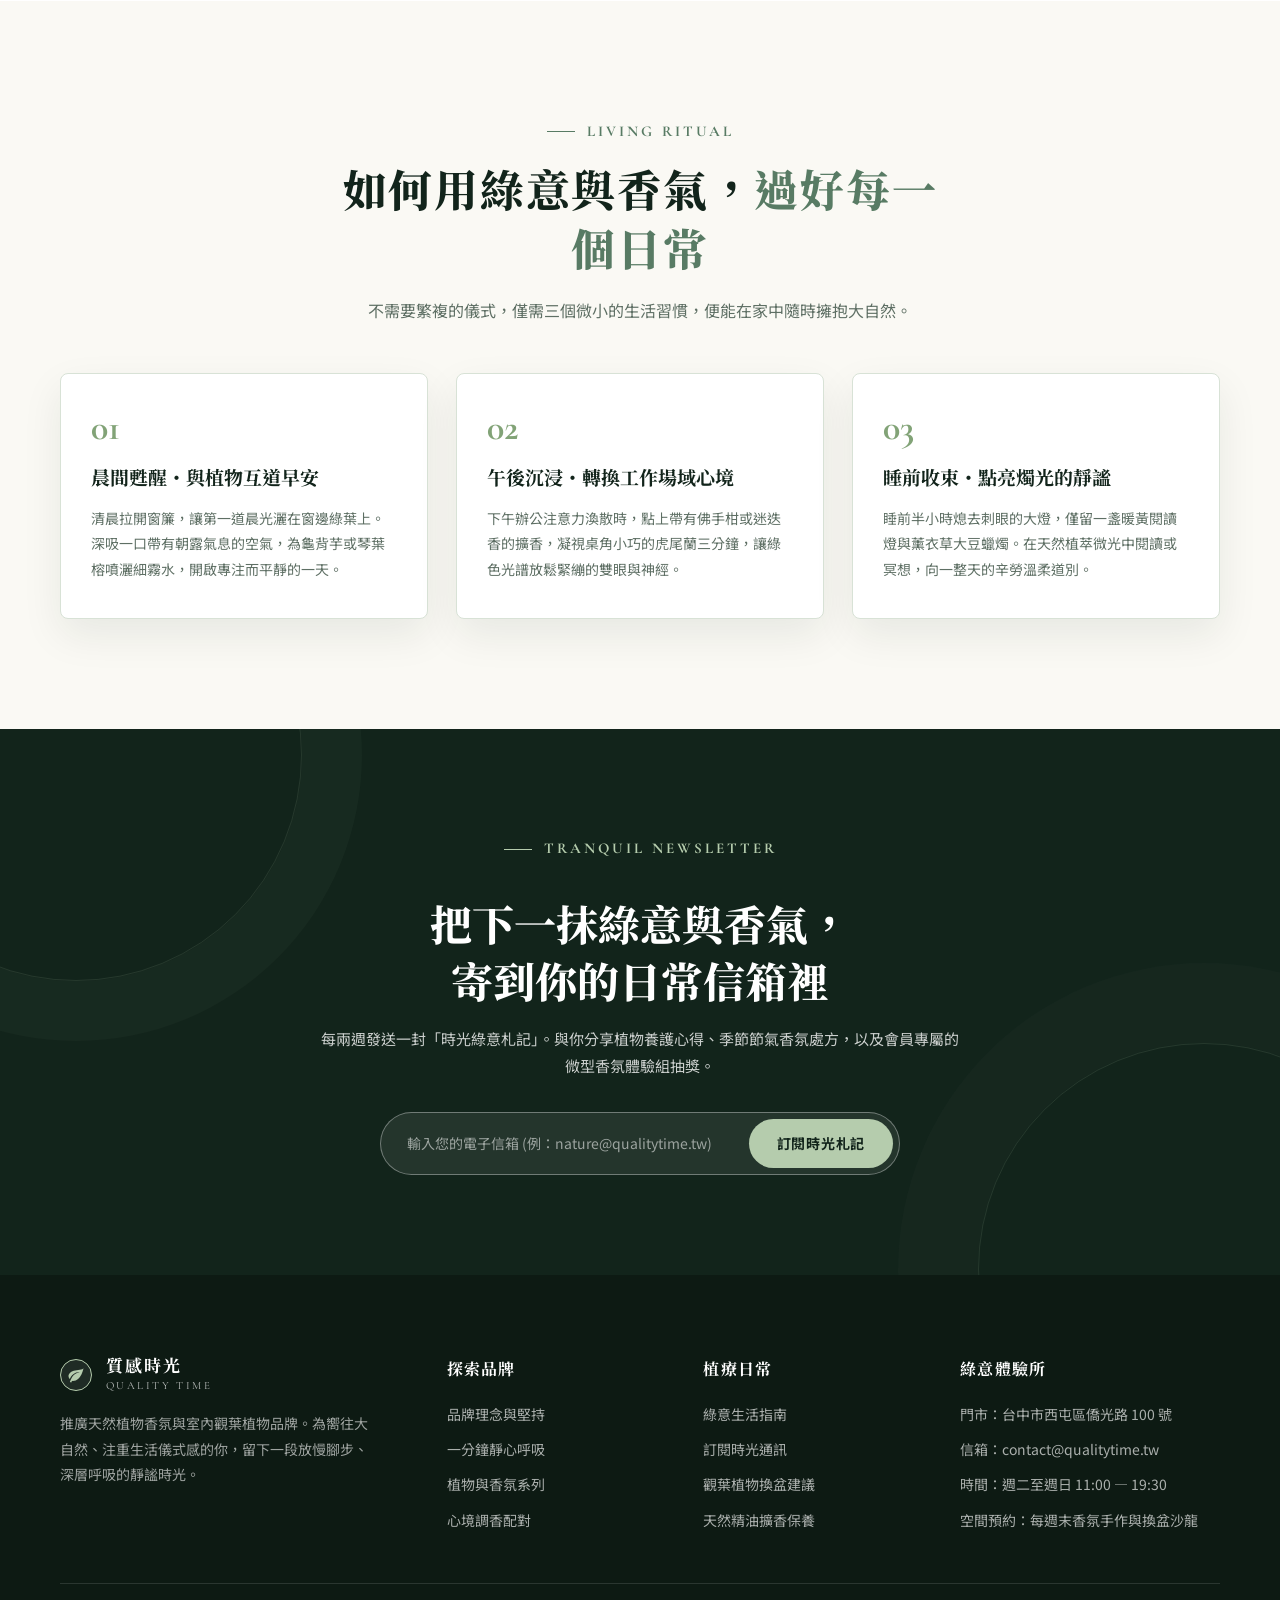
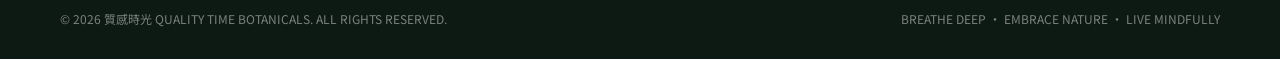
==== commit b27b35e1: "Implement code changes to enhance functionality and improve performance" ====
--- a/onepage/index.html
+++ b/onepage/index.html
@@ -1,447 +1,1962 @@
-<!doctype html>
+<!DOCTYPE html>
 <html lang="zh-Hant">
 <head>
   <meta charset="UTF-8">
   <meta name="viewport" content="width=device-width, initial-scale=1.0">
-  <meta name="description" content="藍天咖啡，為手沖咖啡愛好者挑選當季精品咖啡豆，讓每一杯都清澈、明亮、值得細品。">
-  <title>藍天咖啡｜讓風味，慢慢抵達</title>
+  <meta name="description" content="質感時光｜推廣天然植物香氛與室內觀葉植物品牌。為嚮往大自然、注重生活儀式感的你，打造舒緩壓力、靜謐放鬆的綠意生活提案。">
+  <title>質感時光｜天然植物香氛與室內觀葉植物・放鬆心靈的綠意日常</title>
   <link rel="preconnect" href="https://fonts.googleapis.com">
   <link rel="preconnect" href="https://fonts.gstatic.com" crossorigin>
-  <link href="https://fonts.googleapis.com/css2?family=Noto+Sans+TC:wght@400;500;600;700&family=Noto+Serif+TC:wght@600;700;800;900&family=Playfair+Display:wght@600;700&display=swap" rel="stylesheet">
+  <link href="https://fonts.googleapis.com/css2?family=Cormorant+Garamond:ital,wght@0,500;0,600;0,700;1,500&family=Noto+Sans+TC:wght@300;400;500;600;700&family=Noto+Serif+TC:wght@500;600;700;900&display=swap" rel="stylesheet">
   <style>
     :root {
-      --navy: #062742;
-      --blue: #0c5b95;
-      --sky: #75c6e8;
-      --mist: #eaf5f7;
-      --cream: #fbfaf6;
-      --ink: #122534;
-      --muted: #607482;
-      --line: #d7e4e8;
-      --sand: #e5b66b;
-      --shadow: 0 18px 50px rgba(6, 39, 66, .13);
-    }
-
-    * { box-sizing: border-box; }
+      --forest-dark: #12241b;
+      --forest: #1b382b;
+      --forest-mid: #2b503e;
+      --sage: #587b64;
+      --leaf: #82a377;
+      --sprout: #b5ccad;
+      --mist-green: #eef4ed;
+      --cream: #faf9f4;
+      --cream-card: #f4f1e8;
+      --sand: #c79e67;
+      --sand-light: #ecdcb9;
+      --ink: #1c2720;
+      --muted: #5e6f64;
+      --line: #d8e2d6;
+      --shadow: 0 16px 40px rgba(18, 36, 27, 0.08);
+      --shadow-hover: 0 22px 50px rgba(18, 36, 27, 0.14);
+      --radius: 8px;
+    }
+
+    * { box-sizing: border-box; margin: 0; padding: 0; }
     html { scroll-behavior: smooth; }
     body {
-      margin: 0;
       color: var(--ink);
       background: var(--cream);
-      font: 16px/1.7 "Noto Sans TC", sans-serif;
+      font-family: "Noto Sans TC", -apple-system, BlinkMacSystemFont, "Segoe UI", Roboto, sans-serif;
+      font-size: 16px;
+      line-height: 1.8;
       -webkit-font-smoothing: antialiased;
-    }
+      overflow-x: hidden;
+    }
+
     a { color: inherit; text-decoration: none; }
     button, input { font: inherit; }
-    button { cursor: pointer; }
-    .wrap { width: min(1120px, calc(100% - 48px)); margin: 0 auto; }
+    button { cursor: pointer; border: none; background: none; }
+    :focus-visible { outline: 3px solid var(--leaf); outline-offset: 4px; }
+
+    .wrap {
+      width: min(1160px, calc(100% - 48px));
+      margin-inline: auto;
+    }
+
     .eyebrow {
-      display: flex;
+      display: inline-flex;
       align-items: center;
       gap: 12px;
-      margin: 0 0 18px;
-      color: var(--blue);
+      margin-bottom: 14px;
+      color: var(--sage);
+      font-family: "Cormorant Garamond", serif;
+      font-size: 15px;
+      font-weight: 700;
+      letter-spacing: 0.2em;
+      text-transform: uppercase;
+    }
+    .eyebrow::before {
+      content: "";
+      width: 28px;
+      height: 1px;
+      background: currentColor;
+    }
+
+    .section-title {
+      font-family: "Noto Serif TC", serif;
+      font-size: clamp(28px, 3.8vw, 44px);
+      font-weight: 800;
+      line-height: 1.35;
+      letter-spacing: 0.04em;
+      color: var(--forest-dark);
+      margin-bottom: 18px;
+    }
+    .section-title span {
+      color: var(--sage);
+    }
+
+    .section-desc {
+      color: var(--muted);
+      font-size: 16px;
+      line-height: 1.85;
+      max-width: 580px;
+    }
+
+    .btn {
+      display: inline-flex;
+      align-items: center;
+      justify-content: center;
+      gap: 10px;
+      min-height: 52px;
+      padding: 12px 28px;
+      border-radius: var(--radius);
+      font-size: 15px;
+      font-weight: 600;
+      letter-spacing: 0.05em;
+      transition: all 0.3s cubic-bezier(0.2, 0.8, 0.2, 1);
+    }
+    .btn-primary {
+      background: var(--forest);
+      color: #fff;
+      box-shadow: 0 10px 24px rgba(27, 56, 43, 0.25);
+    }
+    .btn-primary:hover {
+      background: var(--forest-mid);
+      transform: translateY(-2px);
+      box-shadow: 0 14px 28px rgba(27, 56, 43, 0.3);
+    }
+    .btn-outline {
+      background: transparent;
+      color: #fff;
+      border: 1px solid rgba(255, 255, 255, 0.65);
+    }
+    .btn-outline:hover {
+      background: rgba(255, 255, 255, 0.12);
+      border-color: #fff;
+      transform: translateY(-2px);
+    }
+    .btn-sand {
+      background: var(--sand);
+      color: var(--forest-dark);
+      font-weight: 700;
+    }
+    .btn-sand:hover {
+      background: #d8b27f;
+      transform: translateY(-2px);
+    }
+
+    /* Site Header */
+    .site-header {
+      position: absolute;
+      top: 0;
+      left: 0;
+      width: 100%;
+      z-index: 100;
+      border-bottom: 1px solid rgba(255, 255, 255, 0.15);
+      transition: background-color 0.3s;
+    }
+    .nav {
+      min-height: 84px;
+      display: flex;
+      align-items: center;
+      justify-content: space-between;
+      gap: 24px;
+    }
+    .brand {
+      display: inline-flex;
+      align-items: center;
+      gap: 14px;
+      color: #fff;
+    }
+    .brand-logo {
+      width: 38px;
+      height: 38px;
+      display: grid;
+      place-items: center;
+      border-radius: 50%;
+      border: 1px solid var(--sprout);
+      background: rgba(255, 255, 255, 0.08);
+      color: var(--sprout);
+    }
+    .brand-logo svg {
+      width: 22px;
+      height: 22px;
+      fill: currentColor;
+    }
+    .brand-text {
+      display: flex;
+      flex-direction: column;
+    }
+    .brand-name {
+      font-family: "Noto Serif TC", serif;
+      font-size: 19px;
+      font-weight: 700;
+      letter-spacing: 0.12em;
+      line-height: 1.2;
+    }
+    .brand-en {
+      font-family: "Cormorant Garamond", serif;
+      font-size: 11px;
+      letter-spacing: 0.22em;
+      color: rgba(255, 255, 255, 0.7);
+    }
+
+    .nav-links {
+      display: flex;
+      align-items: center;
+      gap: clamp(18px, 2.8vw, 36px);
+    }
+    .nav-links a {
+      color: rgba(255, 255, 255, 0.88);
+      font-size: 14px;
+      font-weight: 500;
+      letter-spacing: 0.05em;
+      position: relative;
+      padding: 6px 0;
+      transition: color 0.25s;
+    }
+    .nav-links a::after {
+      content: "";
+      position: absolute;
+      bottom: 0;
+      left: 50%;
+      width: 0;
+      height: 2px;
+      background: var(--leaf);
+      transition: width 0.3s ease, left 0.3s ease;
+    }
+    .nav-links a:hover {
+      color: #fff;
+    }
+    .nav-links a:hover::after {
+      width: 100%;
+      left: 0;
+    }
+    .nav-links .nav-cta {
+      padding: 9px 20px;
+      border: 1px solid var(--sprout);
+      border-radius: 24px;
+      color: #fff;
+      font-weight: 600;
+    }
+    .nav-links .nav-cta:hover {
+      background: var(--sprout);
+      color: var(--forest-dark);
+    }
+    .nav-links .nav-cta::after { display: none; }
+
+    .menu-toggle {
+      display: none;
+      width: 44px;
+      height: 44px;
+      border: 1px solid rgba(255, 255, 255, 0.4);
+      border-radius: var(--radius);
+      color: #fff;
+      font-size: 24px;
+      line-height: 1;
+    }
+
+    /* Hero Section */
+    .hero {
+      position: relative;
+      min-height: 760px;
+      background: linear-gradient(145deg, var(--forest-dark) 0%, #173426 60%, #1e4533 100%);
+      color: #fff;
+      overflow: hidden;
+      isolation: isolate;
+      display: flex;
+      align-items: center;
+    }
+    .hero::before {
+      content: "";
+      position: absolute;
+      inset: 0;
+      background: radial-gradient(circle at 75% 35%, rgba(130, 163, 119, 0.25), transparent 45%),
+                  radial-gradient(circle at 20% 80%, rgba(88, 123, 100, 0.18), transparent 50%);
+      z-index: -1;
+    }
+    .hero-rings {
+      position: absolute;
+      top: -150px;
+      right: -120px;
+      width: 800px;
+      height: 800px;
+      border: 1px solid rgba(181, 204, 173, 0.15);
+      border-radius: 50%;
+      box-shadow: 0 0 0 80px rgba(181, 204, 173, 0.04), 0 0 0 190px rgba(181, 204, 173, 0.02);
+      pointer-events: none;
+      z-index: -1;
+    }
+    .hero-grid {
+      display: grid;
+      grid-template-columns: 1.15fr 0.85fr;
+      gap: 50px;
+      align-items: center;
+      padding-top: 130px;
+      padding-bottom: 80px;
+      min-height: 760px;
+    }
+    .hero-content {
+      position: relative;
+      z-index: 2;
+    }
+    .hero-content .eyebrow {
+      color: var(--sprout);
+    }
+    .hero-title {
+      font-family: "Noto Serif TC", serif;
+      font-size: clamp(38px, 5vw, 62px);
+      font-weight: 800;
+      line-height: 1.25;
+      letter-spacing: 0.06em;
+      margin-bottom: 24px;
+    }
+    .hero-title span {
+      color: var(--leaf);
+    }
+    .hero-lede {
+      font-size: clamp(16px, 1.2vw, 18px);
+      line-height: 1.9;
+      color: rgba(255, 255, 255, 0.82);
+      max-width: 530px;
+      margin-bottom: 36px;
+    }
+    .hero-actions {
+      display: flex;
+      flex-wrap: wrap;
+      gap: 16px;
+      margin-bottom: 40px;
+    }
+    .hero-badges {
+      display: flex;
+      flex-wrap: wrap;
+      gap: 24px;
+      border-top: 1px solid rgba(255, 255, 255, 0.15);
+      padding-top: 24px;
+    }
+    .badge-item {
+      display: flex;
+      align-items: center;
+      gap: 10px;
+      font-size: 13px;
+      color: rgba(255, 255, 255, 0.75);
+    }
+    .badge-icon {
+      color: var(--sprout);
+      font-size: 16px;
+    }
+
+    /* Hero Botanical Artwork (Pure CSS / SVG) */
+    .hero-art {
+      position: relative;
+      height: 480px;
+      display: flex;
+      align-items: center;
+      justify-content: center;
+    }
+    .art-card-main {
+      position: relative;
+      width: 340px;
+      height: 430px;
+      border-radius: 170px 170px 24px 24px;
+      background: linear-gradient(180deg, rgba(88, 123, 100, 0.35) 0%, rgba(20, 48, 34, 0.85) 100%);
+      border: 1px solid rgba(181, 204, 173, 0.3);
+      backdrop-filter: blur(8px);
+      box-shadow: 0 30px 60px rgba(0, 0, 0, 0.3);
+      display: flex;
+      flex-direction: column;
+      align-items: center;
+      justify-content: center;
+      overflow: hidden;
+      padding: 30px;
+      text-align: center;
+    }
+    .art-card-main::before {
+      content: "";
+      position: absolute;
+      top: -20px;
+      width: 200px;
+      height: 200px;
+      border-radius: 50%;
+      background: radial-gradient(circle, rgba(236, 220, 185, 0.25), transparent 70%);
+    }
+    .botanical-illustration {
+      width: 170px;
+      height: 220px;
+      margin-bottom: 16px;
+      filter: drop-shadow(0 14px 20px rgba(0, 0, 0, 0.25));
+      animation: floatLeaf 5s ease-in-out infinite;
+    }
+    @keyframes floatLeaf {
+      0%, 100% { transform: translateY(0) rotate(0deg); }
+      50% { transform: translateY(-8px) rotate(1.5deg); }
+    }
+    .art-title {
+      font-family: "Noto Serif TC", serif;
+      font-size: 20px;
+      font-weight: 700;
+      color: #fff;
+      letter-spacing: 0.1em;
+      margin-bottom: 6px;
+    }
+    .art-sub {
+      font-family: "Cormorant Garamond", serif;
+      font-size: 13px;
+      letter-spacing: 0.15em;
+      color: var(--sprout);
+    }
+
+    /* Floating tags on Hero */
+    .float-card {
+      position: absolute;
+      background: rgba(255, 255, 255, 0.95);
+      color: var(--forest-dark);
+      padding: 14px 20px;
+      border-radius: var(--radius);
+      box-shadow: 0 16px 36px rgba(0, 0, 0, 0.2);
+      display: flex;
+      align-items: center;
+      gap: 12px;
+      z-index: 3;
+      backdrop-filter: blur(10px);
+      animation: floatGentle 6s ease-in-out infinite;
+    }
+    .float-card-1 {
+      bottom: 40px;
+      left: -20px;
+    }
+    .float-card-2 {
+      top: 50px;
+      right: -10px;
+      animation-delay: -3s;
+    }
+    @keyframes floatGentle {
+      0%, 100% { transform: translateY(0); }
+      50% { transform: translateY(-6px); }
+    }
+    .float-icon {
+      width: 36px;
+      height: 36px;
+      border-radius: 50%;
+      background: var(--mist-green);
+      display: grid;
+      place-items: center;
+      color: var(--sage);
+      font-size: 18px;
+    }
+    .float-meta strong {
+      display: block;
+      font-size: 14px;
+      font-weight: 700;
+      line-height: 1.2;
+    }
+    .float-meta small {
+      font-size: 11px;
+      color: var(--muted);
+    }
+
+    /* Section: Breathing Relaxation Room (使人放鬆心情功能核心) */
+    .relax-room {
+      padding: 100px 0;
+      background: linear-gradient(180deg, var(--cream) 0%, var(--mist-green) 50%, var(--cream) 100%);
+      position: relative;
+    }
+    .relax-container {
+      max-width: 900px;
+      margin: 0 auto;
+      text-align: center;
+    }
+    .relax-card {
+      background: #fff;
+      border: 1px solid var(--line);
+      border-radius: 20px;
+      padding: clamp(32px, 5vw, 60px);
+      box-shadow: var(--shadow);
+      margin-top: 36px;
+      position: relative;
+      overflow: hidden;
+    }
+    .breathing-box {
+      margin: 30px auto;
+      position: relative;
+      width: 220px;
+      height: 220px;
+      display: grid;
+      place-items: center;
+    }
+    .breath-circle {
+      position: absolute;
+      width: 140px;
+      height: 140px;
+      border-radius: 50%;
+      background: radial-gradient(circle, rgba(130, 163, 119, 0.4), rgba(88, 123, 100, 0.15));
+      border: 2px solid var(--leaf);
+      box-shadow: 0 0 40px rgba(130, 163, 119, 0.3);
+      transition: transform 4s cubic-bezier(0.4, 0, 0.2, 1);
+    }
+    .breath-circle.inhale {
+      transform: scale(1.48);
+    }
+    .breath-circle.hold {
+      transform: scale(1.48);
+      border-color: var(--sand);
+      box-shadow: 0 0 50px rgba(199, 158, 103, 0.4);
+    }
+    .breath-circle.exhale {
+      transform: scale(0.95);
+      border-color: var(--sage);
+    }
+    .breath-text {
+      position: relative;
+      z-index: 2;
+      font-family: "Noto Serif TC", serif;
+      font-size: 20px;
+      font-weight: 700;
+      color: var(--forest-dark);
+      letter-spacing: 0.08em;
+    }
+    .breath-timer {
+      font-family: "Cormorant Garamond", serif;
+      font-size: 15px;
+      color: var(--muted);
+      margin-top: 4px;
+    }
+    .breath-controls {
+      display: flex;
+      justify-content: center;
+      gap: 16px;
+      margin-top: 24px;
+    }
+    .btn-relax {
+      padding: 10px 24px;
+      border-radius: 30px;
+      border: 1px solid var(--sage);
+      color: var(--sage);
+      font-size: 14px;
+      font-weight: 600;
+      transition: all 0.25s;
+    }
+    .btn-relax:hover, .btn-relax.active {
+      background: var(--sage);
+      color: #fff;
+    }
+
+    /* Section: Brand Story / Philosophy (#about) */
+    .story-section {
+      padding: 110px 0;
+      background: #fff;
+    }
+    .story-grid {
+      display: grid;
+      grid-template-columns: 0.95fr 1.05fr;
+      gap: clamp(40px, 7vw, 90px);
+      align-items: center;
+    }
+    .story-visual-wrap {
+      position: relative;
+    }
+    .story-badge-frame {
+      width: 100%;
+      max-width: 440px;
+      aspect-ratio: 4/5;
+      border-radius: 220px 220px 16px 16px;
+      background: linear-gradient(135deg, var(--mist-green) 0%, #e2ece0 100%);
+      border: 1px solid var(--line);
+      position: relative;
+      overflow: hidden;
+      display: flex;
+      flex-direction: column;
+      align-items: center;
+      justify-content: center;
+      padding: 40px;
+      box-shadow: var(--shadow);
+    }
+    .story-badge-frame svg {
+      width: 180px;
+      height: 220px;
+      filter: drop-shadow(0 15px 25px rgba(27, 56, 43, 0.12));
+    }
+    .story-quote-card {
+      position: absolute;
+      bottom: -24px;
+      right: -16px;
+      background: var(--forest);
+      color: #fff;
+      padding: 24px 28px;
+      border-radius: var(--radius);
+      box-shadow: var(--shadow-hover);
+      max-width: 260px;
+    }
+    .story-quote-card p {
+      font-family: "Noto Serif TC", serif;
+      font-size: 16px;
+      font-weight: 600;
+      line-height: 1.6;
+      letter-spacing: 0.05em;
+    }
+    .story-quote-card span {
+      display: block;
+      margin-top: 8px;
+      font-family: "Cormorant Garamond", serif;
+      font-size: 11px;
+      letter-spacing: 0.2em;
+      color: var(--sprout);
+    }
+
+    .story-pillars {
+      display: grid;
+      grid-template-columns: 1fr 1fr;
+      gap: 24px;
+      margin-top: 36px;
+    }
+    .pillar-card {
+      background: var(--cream);
+      border-left: 3px solid var(--leaf);
+      padding: 18px 20px;
+      border-radius: 0 var(--radius) var(--radius) 0;
+    }
+    .pillar-card h3 {
+      font-size: 16px;
+      font-weight: 700;
+      color: var(--forest-dark);
+      margin-bottom: 6px;
+    }
+    .pillar-card p {
+      font-size: 13.5px;
+      color: var(--muted);
+      line-height: 1.7;
+    }
+
+    /* Section: Products Collection (#products) */
+    .products-section {
+      padding: 110px 0;
+      background: var(--mist-green);
+    }
+    .section-head-flex {
+      display: flex;
+      justify-content: space-between;
+      align-items: flex-end;
+      flex-wrap: wrap;
+      gap: 24px;
+      margin-bottom: 48px;
+    }
+    .filter-tabs {
+      display: flex;
+      gap: 10px;
+      background: rgba(255, 255, 255, 0.7);
+      padding: 5px;
+      border-radius: 30px;
+      border: 1px solid var(--line);
+    }
+    .tab-btn {
+      padding: 8px 20px;
+      border-radius: 25px;
+      font-size: 14px;
+      font-weight: 600;
+      color: var(--muted);
+      transition: all 0.25s;
+    }
+    .tab-btn.active, .tab-btn:hover {
+      background: var(--forest);
+      color: #fff;
+    }
+
+    .products-grid {
+      display: grid;
+      grid-template-columns: repeat(3, 1fr);
+      gap: 26px;
+    }
+    .product-card {
+      background: #fff;
+      border-radius: 14px;
+      overflow: hidden;
+      border: 1px solid var(--line);
+      box-shadow: var(--shadow);
+      display: flex;
+      flex-direction: column;
+      transition: transform 0.3s ease, box-shadow 0.3s ease;
+    }
+    .product-card:hover {
+      transform: translateY(-6px);
+      box-shadow: var(--shadow-hover);
+    }
+    .product-thumb {
+      height: 250px;
+      background: linear-gradient(135deg, var(--cream) 0%, #ecefe8 100%);
+      display: flex;
+      align-items: center;
+      justify-content: center;
+      position: relative;
+      overflow: hidden;
+    }
+    .product-thumb svg {
+      width: 120px;
+      height: 150px;
+      transition: transform 0.4s ease;
+    }
+    .product-card:hover .product-thumb svg {
+      transform: scale(1.08);
+    }
+    .product-tag {
+      position: absolute;
+      top: 16px;
+      left: 16px;
+      background: rgba(255, 255, 255, 0.9);
+      color: var(--forest);
       font-size: 11px;
       font-weight: 700;
-      letter-spacing: .18em;
-    }
-    .eyebrow::before { width: 28px; height: 1px; background: currentColor; content: ""; }
-    .section-title {
-      margin: 0;
-      font: 800 clamp(30px, 4vw, 46px)/1.28 "Noto Serif TC", serif;
-      letter-spacing: .045em;
-    }
-    .text-blue { color: var(--blue); }
-    .button, .outline-link {
+      letter-spacing: 0.1em;
+      padding: 4px 10px;
+      border-radius: 20px;
+      border: 1px solid var(--line);
+    }
+    .product-body {
+      padding: 24px;
+      display: flex;
+      flex-direction: column;
+      flex: 1;
+    }
+    .product-category {
+      font-family: "Cormorant Garamond", serif;
+      font-size: 13px;
+      letter-spacing: 0.18em;
+      color: var(--sage);
+      text-transform: uppercase;
+      margin-bottom: 6px;
+    }
+    .product-name {
+      font-family: "Noto Serif TC", serif;
+      font-size: 20px;
+      font-weight: 700;
+      color: var(--forest-dark);
+      letter-spacing: 0.04em;
+      margin-bottom: 8px;
+    }
+    .product-desc {
+      font-size: 13.5px;
+      color: var(--muted);
+      line-height: 1.7;
+      margin-bottom: 18px;
+    }
+    .product-scent-notes {
+      display: flex;
+      flex-wrap: wrap;
+      gap: 6px;
+      margin-bottom: 20px;
+    }
+    .note-pill {
+      font-size: 11px;
+      background: var(--mist-green);
+      color: var(--forest);
+      padding: 3px 9px;
+      border-radius: 4px;
+    }
+    .product-footer {
+      display: flex;
+      align-items: center;
+      justify-content: space-between;
+      margin-top: auto;
+      padding-top: 16px;
+      border-top: 1px solid var(--line);
+    }
+    .product-price {
+      font-family: "Cormorant Garamond", serif;
+      font-size: 20px;
+      font-weight: 700;
+      color: var(--forest);
+    }
+    .btn-collect {
+      font-size: 13px;
+      font-weight: 700;
+      color: var(--forest);
       display: inline-flex;
-      min-height: 50px;
+      align-items: center;
+      gap: 6px;
+      padding: 6px 12px;
+      border-radius: 6px;
+      background: var(--mist-green);
+      transition: all 0.2s;
+    }
+    .btn-collect:hover {
+      background: var(--forest);
+      color: #fff;
+    }
+
+    /* Section: Scent Matcher Interactive (#matcher) */
+    .matcher-section {
+      padding: 110px 0;
+      background: #fff;
+    }
+    .matcher-card {
+      background: linear-gradient(145deg, var(--forest-dark) 0%, var(--forest) 100%);
+      border-radius: 24px;
+      padding: clamp(32px, 6vw, 64px);
+      color: #fff;
+      display: grid;
+      grid-template-columns: 1fr 1fr;
+      gap: 50px;
+      align-items: center;
+      box-shadow: var(--shadow-hover);
+    }
+    .matcher-content .eyebrow {
+      color: var(--sprout);
+    }
+    .matcher-content h2 {
+      font-family: "Noto Serif TC", serif;
+      font-size: clamp(26px, 3.2vw, 38px);
+      font-weight: 800;
+      line-height: 1.35;
+      margin-bottom: 16px;
+    }
+    .matcher-content p {
+      color: rgba(255, 255, 255, 0.8);
+      font-size: 15px;
+      line-height: 1.8;
+      margin-bottom: 28px;
+    }
+    .mood-options {
+      display: grid;
+      grid-template-columns: 1fr 1fr;
+      gap: 12px;
+    }
+    .mood-btn {
+      padding: 14px 18px;
+      border-radius: 10px;
+      background: rgba(255, 255, 255, 0.08);
+      border: 1px solid rgba(255, 255, 255, 0.2);
+      color: #fff;
+      text-align: left;
+      font-size: 14px;
+      transition: all 0.25s;
+    }
+    .mood-btn strong {
+      display: block;
+      font-size: 15px;
+      margin-bottom: 2px;
+    }
+    .mood-btn small {
+      color: rgba(255, 255, 255, 0.65);
+      font-size: 11px;
+    }
+    .mood-btn:hover, .mood-btn.active {
+      background: var(--sprout);
+      color: var(--forest-dark);
+      border-color: var(--sprout);
+      transform: translateY(-2px);
+    }
+    .mood-btn.active small, .mood-btn:hover small {
+      color: var(--forest);
+    }
+
+    .matcher-result-display {
+      background: rgba(255, 255, 255, 0.1);
+      border: 1px solid rgba(255, 255, 255, 0.25);
+      backdrop-filter: blur(12px);
+      border-radius: 18px;
+      padding: 36px;
+      text-align: center;
+      display: flex;
+      flex-direction: column;
       align-items: center;
       justify-content: center;
-      padding: 10px 23px;
-      border: 1px solid transparent;
-      border-radius: 2px;
+      min-height: 360px;
+      transition: opacity 0.3s ease;
+    }
+    .result-icon {
+      font-size: 40px;
+      margin-bottom: 16px;
+    }
+    .result-title {
+      font-family: "Noto Serif TC", serif;
+      font-size: 22px;
+      font-weight: 700;
+      color: #fff;
+      margin-bottom: 8px;
+    }
+    .result-pairing {
+      color: var(--sand-light);
+      font-family: "Cormorant Garamond", serif;
+      font-size: 16px;
+      letter-spacing: 0.1em;
+      margin-bottom: 16px;
+    }
+    .result-text {
+      color: rgba(255, 255, 255, 0.85);
+      font-size: 14px;
+      line-height: 1.8;
+      max-width: 320px;
+      margin-bottom: 20px;
+    }
+
+    /* Section: Ritual & Care Guide (#ritual) */
+    .ritual-section {
+      padding: 110px 0;
+      background: var(--cream);
+    }
+    .ritual-grid {
+      display: grid;
+      grid-template-columns: repeat(3, 1fr);
+      gap: 28px;
+      margin-top: 48px;
+    }
+    .ritual-card {
+      background: #fff;
+      border: 1px solid var(--line);
+      border-radius: var(--radius);
+      padding: 36px 30px;
+      box-shadow: var(--shadow);
+      display: flex;
+      flex-direction: column;
+    }
+    .ritual-step {
+      font-family: "Cormorant Garamond", serif;
+      font-size: 36px;
+      font-weight: 700;
+      color: var(--leaf);
+      line-height: 1;
+      margin-bottom: 14px;
+    }
+    .ritual-card h3 {
+      font-family: "Noto Serif TC", serif;
+      font-size: 19px;
+      font-weight: 700;
+      color: var(--forest-dark);
+      margin-bottom: 12px;
+    }
+    .ritual-card p {
+      font-size: 14px;
+      color: var(--muted);
+      line-height: 1.8;
+    }
+
+    /* Section: Newsletter (#visit) */
+    .newsletter-section {
+      position: relative;
+      background: var(--forest-dark);
+      color: #fff;
+      padding: 100px 0;
+      text-align: center;
+      overflow: hidden;
+    }
+    .newsletter-section::before, .newsletter-section::after {
+      content: "";
+      position: absolute;
+      width: 450px;
+      height: 450px;
+      border: 1px solid rgba(181, 204, 173, 0.12);
+      border-radius: 50%;
+      pointer-events: none;
+    }
+    .newsletter-section::before {
+      top: -200px;
+      left: -150px;
+      box-shadow: 0 0 0 60px rgba(181, 204, 173, 0.03);
+    }
+    .newsletter-section::after {
+      bottom: -220px;
+      right: -150px;
+      box-shadow: 0 0 0 80px rgba(181, 204, 173, 0.02);
+    }
+    .newsletter-wrap {
+      max-width: 640px;
+      margin: 0 auto;
+      position: relative;
+      z-index: 1;
+    }
+    .newsletter-wrap .eyebrow {
+      color: var(--sprout);
+      justify-content: center;
+    }
+    .newsletter-wrap h2 {
+      font-family: "Noto Serif TC", serif;
+      font-size: clamp(28px, 3.8vw, 42px);
+      font-weight: 800;
+      line-height: 1.35;
+      margin-bottom: 16px;
+    }
+    .newsletter-wrap p {
+      color: rgba(255, 255, 255, 0.78);
+      font-size: 15px;
+      line-height: 1.85;
+      margin-bottom: 32px;
+    }
+    .subscribe-form {
+      display: flex;
+      max-width: 520px;
+      margin: 0 auto;
+      background: rgba(255, 255, 255, 0.08);
+      border: 1px solid rgba(255, 255, 255, 0.35);
+      border-radius: 40px;
+      padding: 6px;
+      transition: border-color 0.25s;
+    }
+    .subscribe-form:focus-within {
+      border-color: var(--leaf);
+    }
+    .subscribe-form input {
+      flex: 1;
+      min-width: 0;
+      padding: 12px 20px;
+      background: transparent;
+      border: none;
+      color: #fff;
+      font-size: 14px;
+      outline: none;
+    }
+    .subscribe-form input::placeholder {
+      color: rgba(255, 255, 255, 0.55);
+    }
+    .subscribe-form button {
+      padding: 12px 28px;
+      border-radius: 30px;
+      background: var(--sprout);
+      color: var(--forest-dark);
       font-size: 14px;
       font-weight: 700;
-      letter-spacing: .04em;
-      transition: transform .25s ease, background-color .25s ease, color .25s ease, border-color .25s ease;
-    }
-    .button:hover, .outline-link:hover { transform: translateY(-2px); }
-    .button--sand { color: var(--navy); background: var(--sand); }
-    .button--sand:hover { background: #f1cb8b; }
-    .button--dark { color: var(--navy); background: #fff; }
-    .outline-link { border-color: rgba(255,255,255,.72); color: #fff; }
-    .outline-link:hover { color: var(--navy); background: #fff; }
-    :focus-visible { outline: 3px solid var(--sky); outline-offset: 4px; }
-
-    /* Header & hero */
-    .site-header { position: absolute; z-index: 20; top: 0; left: 0; width: 100%; border-bottom: 1px solid rgba(255,255,255,.28); }
-    .nav { min-height: 78px; display: flex; align-items: center; justify-content: space-between; gap: 20px; }
-    .brand { display: inline-flex; align-items: center; gap: 11px; color: #fff; }
-    .brand-mark { width: 29px; height: 29px; display: grid; place-items: center; border: 1px solid var(--sky); border-radius: 50%; color: var(--sky); font: 700 16px/1 "Playfair Display", serif; }
-    .brand-copy { display: grid; line-height: 1.05; }
-    .brand-copy strong { font-size: 13px; letter-spacing: .08em; }
-    .brand-copy small { margin-top: 4px; font-size: 8px; letter-spacing: .18em; opacity: .7; }
-    .nav-links { display: flex; align-items: center; gap: clamp(16px, 2.4vw, 31px); }
-    .nav-links a { position: relative; color: #fff; font-size: 13px; font-weight: 500; white-space: nowrap; }
-    .nav-links a:not(.nav-cta)::after { position: absolute; right: 0; bottom: -5px; left: auto; width: 0; height: 1px; background: var(--sky); content: ""; transition: width .25s ease; }
-    .nav-links a:not(.nav-cta):hover::after { right: auto; left: 0; width: 100%; }
-    .nav-links .nav-cta { padding: 8px 13px; border: 1px solid rgba(255,255,255,.72); }
-    .nav-links .nav-cta:hover { color: var(--navy); background: #fff; }
-    .menu-toggle { display: none; width: 42px; height: 42px; border: 1px solid rgba(255,255,255,.7); color: #fff; background: transparent; font-size: 23px; line-height: 1; }
-
-    .hero { position: relative; min-height: 704px; overflow: hidden; color: #fff; background: var(--navy); isolation: isolate; }
-    .hero::before { position: absolute; z-index: -2; top: -320px; right: -210px; width: 810px; height: 810px; border-radius: 50%; background: radial-gradient(circle, rgba(117,198,232,.38), rgba(12,91,149,.18) 38%, transparent 69%); content: ""; }
-    .hero::after { position: absolute; z-index: -1; right: 12%; bottom: -430px; width: 780px; height: 780px; border: 1px solid rgba(117,198,232,.18); border-radius: 50%; box-shadow: 0 0 0 65px rgba(117,198,232,.035), 0 0 0 154px rgba(117,198,232,.025); content: ""; }
-    .hero-grid { min-height: 704px; display: grid; grid-template-columns: 1.02fr .98fr; gap: 45px; align-items: center; padding: 122px 0 72px; }
-    .hero-copy { position: relative; z-index: 2; }
-    .hero .eyebrow { color: var(--sky); }
-    .hero h1 { max-width: 650px; margin: 0 0 23px; font: 800 clamp(42px, 5.5vw, 68px)/1.22 "Noto Serif TC", serif; letter-spacing: .05em; }
-    .hero h1 span { color: var(--sky); }
-    .hero-lede { max-width: 500px; margin: 0; color: rgba(255,255,255,.79); font-size: 16px; }
-    .hero-actions { display: flex; flex-wrap: wrap; gap: 12px; margin-top: 31px; }
-    .hero-note { margin: 31px 0 0; color: rgba(255,255,255,.55); font: 600 11px/1.5 "Playfair Display", serif; letter-spacing: .16em; }
-    .scroll-cue { position: absolute; bottom: 35px; left: 0; display: flex; align-items: center; gap: 10px; color: rgba(255,255,255,.63); font-size: 10px; font-weight: 600; letter-spacing: .18em; }
-    .scroll-cue::before { width: 38px; height: 1px; background: var(--sky); content: ""; }
-
-    .hero-art { position: relative; align-self: stretch; min-height: 470px; overflow: hidden; }
-    .hero-art .sun { position: absolute; top: 52px; right: 54px; width: clamp(138px, 18vw, 200px); aspect-ratio: 1; border-radius: 50%; background: #b9e8f5; box-shadow: 0 0 0 27px rgba(117,198,232,.09), 0 0 0 59px rgba(117,198,232,.045); }
-    .mountain { position: absolute; right: -11%; bottom: 6px; width: 116%; height: 260px; transform: skewY(-9deg); transform-origin: right bottom; background: linear-gradient(146deg, transparent 0 27%, rgba(61,145,184,.36) 27.3% 48%, rgba(17,97,143,.77) 48.3%); clip-path: polygon(0 62%, 28% 20%, 44% 57%, 68% 4%, 100% 57%, 100% 100%, 0 100%); }
-    .mountain--back { right: 13%; bottom: 98px; width: 108%; height: 220px; opacity: .46; transform: skewY(-4deg); background: #2a81ae; clip-path: polygon(0 84%, 31% 30%, 45% 62%, 66% 9%, 100% 66%, 100% 100%, 0 100%); }
-    .horizon { position: absolute; right: -4%; bottom: 0; width: 116%; height: 112px; background: linear-gradient(90deg, rgba(7,45,75,.5), #0d5684); transform: skewY(-4deg); }
-    .coffee-vessel { position: absolute; z-index: 4; right: 18%; bottom: 36px; width: 192px; height: 274px; filter: drop-shadow(18px 22px 14px rgba(0,0,0,.22)); }
-    .vessel-neck { position: absolute; top: 0; left: 62px; width: 68px; height: 42px; border: 7px solid #b3e2ef; border-bottom: 0; border-radius: 50% 50% 0 0; background: rgba(6,39,66,.62); }
-    .vessel-body { position: absolute; top: 33px; left: 18px; width: 150px; height: 212px; border: 7px solid #b3e2ef; border-radius: 31% 31% 42% 42% / 12% 12% 37% 37%; background: linear-gradient(90deg, rgba(30,112,151,.9), rgba(5,35,60,.9) 45%, rgba(83,167,198,.8)); overflow: hidden; }
-    .vessel-body::before { position: absolute; top: 15px; left: 0; width: 100%; height: 5px; background: rgba(197,237,244,.8); box-shadow: 0 48px rgba(197,237,244,.25), 0 95px rgba(197,237,244,.18), 0 145px rgba(197,237,244,.13); content: ""; }
-    .vessel-body::after { position: absolute; top: 5px; left: 48%; width: 24px; height: 200px; border-radius: 50%; background: rgba(218,247,251,.17); content: ""; }
-    .vessel-handle { position: absolute; right: 0; bottom: 49px; width: 62px; height: 98px; border: 10px solid #a9dce9; border-left: 0; border-radius: 0 53px 53px 0; }
-    .art-label { position: absolute; z-index: 5; right: 0; bottom: 64px; display: grid; gap: 3px; color: rgba(255,255,255,.73); font-size: 11px; letter-spacing: .1em; text-align: right; }
-    .art-label strong { color: var(--sky); font: 700 22px/1 "Playfair Display", serif; }
-
-    /* Story */
-    .story { padding: 118px 0; background: #fff; }
-    .story-grid { display: grid; grid-template-columns: .9fr 1.1fr; gap: clamp(45px, 8vw, 105px); align-items: center; }
-    .story-visual { position: relative; min-height: 416px; }
-    .seal { position: absolute; top: 0; left: 0; width: 310px; height: 310px; display: grid; place-items: center; border: 1px solid #a8d2df; border-radius: 50%; color: var(--blue); background: radial-gradient(circle at 35% 30%, #fff 0, #eaf6f8 68%, #d9edf1 100%); }
-    .seal::before, .seal::after { position: absolute; border: 1px solid rgba(12,91,149,.25); border-radius: 50%; content: ""; }
-    .seal::before { inset: 17px; }
-    .seal::after { inset: 44px; border-style: dashed; }
-    .seal-inner { position: relative; z-index: 1; display: grid; gap: 7px; text-align: center; }
-    .seal-inner b { font: 700 42px/1 "Playfair Display", serif; }
-    .seal-inner span { font-size: 13px; font-weight: 700; letter-spacing: .1em; }
-    .seal-inner small { font: 600 9px/1.5 "Playfair Display", serif; letter-spacing: .15em; }
-    .blue-note { position: absolute; right: 0; bottom: 0; width: 235px; padding: 27px 28px; color: #fff; background: var(--navy); box-shadow: var(--shadow); }
-    .blue-note .eyebrow { margin-bottom: 9px; color: var(--sky); font-size: 9px; }
-    .blue-note p { margin: 0; font: 700 20px/1.55 "Noto Serif TC", serif; letter-spacing: .05em; }
-    .story-copy p { margin: 19px 0 0; color: var(--muted); }
-    .inline-link { display: inline-flex; align-items: center; gap: 8px; margin-top: 24px; padding-bottom: 5px; border-bottom: 1px solid var(--blue); color: var(--blue); font-weight: 700; }
-    .inline-link:hover { color: var(--navy); }
-
-    /* Coffee collection */
-    .coffee { padding: 111px 0 120px; background: var(--mist); }
-    .section-heading { display: flex; align-items: end; justify-content: space-between; gap: 40px; margin-bottom: 39px; }
-    .section-heading p { max-width: 370px; margin: 0; color: var(--muted); }
-    .coffee-grid { display: grid; grid-template-columns: repeat(3, 1fr); gap: 19px; }
-    .coffee-card { position: relative; min-height: 384px; display: flex; flex-direction: column; overflow: hidden; padding: 30px; color: #fff; background: var(--navy); box-shadow: var(--shadow); }
-    .coffee-card:nth-child(2) { background: #106396; }
-    .coffee-card:nth-child(3) { background: #164c68; }
-    .coffee-card::after { position: absolute; right: -90px; bottom: -90px; width: 260px; height: 260px; border: 1px solid rgba(255,255,255,.24); border-radius: 50%; box-shadow: 0 0 0 27px rgba(255,255,255,.045), 0 0 0 65px rgba(255,255,255,.025); content: ""; }
-    .card-top, .coffee-card h3, .flavour, .card-footer { position: relative; z-index: 1; }
-    .card-top { color: var(--sky); font: 700 12px/1.3 "Playfair Display", serif; letter-spacing: .12em; }
-    .origin { margin: 25px 0 8px; color: rgba(255,255,255,.69); font-size: 10px; font-weight: 700; letter-spacing: .15em; }
-    .coffee-card h3 { margin: 0; font: 700 26px/1.38 "Noto Serif TC", serif; letter-spacing: .04em; }
-    .flavour { margin: 15px 0 0; color: rgba(255,255,255,.73); font-size: 14px; }
-    .card-footer { display: flex; align-items: end; justify-content: space-between; gap: 14px; margin-top: auto; }
-    .price { font: 700 15px/1.3 "Playfair Display", serif; letter-spacing: .04em; }
-    .save-coffee { padding: 0 0 5px; border: 0; border-bottom: 1px solid rgba(255,255,255,.72); color: #fff; background: transparent; font-size: 13px; font-weight: 700; white-space: nowrap; transition: color .2s, border-color .2s; }
-    .save-coffee:hover { border-color: var(--sand); color: var(--sand); }
-
-    /* Brew */
-    .brew { padding: 118px 0; background: #fff; }
-    .brew-grid { display: grid; grid-template-columns: .93fr 1.07fr; gap: clamp(42px, 8vw, 90px); align-items: center; }
-    .brew-art { position: relative; height: 414px; overflow: hidden; background: linear-gradient(136deg, #e3f4f7 0 48%, #f8fcfc 48% 100%); }
-    .brew-art::before { position: absolute; top: 37px; left: 35px; width: 68px; height: 41px; border-top: 1px solid #6cb4ce; border-bottom: 1px solid #6cb4ce; content: ""; }
-    .brew-art::after { position: absolute; top: 57px; left: 35px; width: 43px; border-top: 1px solid #6cb4ce; content: ""; }
-    .water-rings { position: absolute; top: 67px; left: 50%; width: 245px; height: 245px; border: 1px solid rgba(12,91,149,.27); border-radius: 50%; transform: translateX(-50%); box-shadow: 0 0 0 30px rgba(117,198,232,.12), 0 0 0 74px rgba(117,198,232,.065); }
-    .water-rings::before { position: absolute; top: 18px; left: 50%; width: 1px; height: 58px; background: #6bb8d1; content: ""; transform: translateX(-50%); }
-    .dripper { position: absolute; z-index: 2; top: 134px; left: 50%; width: 147px; height: 151px; border: 7px solid var(--blue); border-top: 0; background: linear-gradient(130deg, rgba(255,255,255,.85), rgba(117,198,232,.25)); clip-path: polygon(0 0, 100% 0, 74% 100%, 26% 100%); transform: translateX(-50%); }
-    .dripper::after { position: absolute; right: 32px; bottom: 19px; left: 32px; height: 33px; border-top: 2px solid rgba(12,91,149,.55); border-bottom: 2px solid rgba(12,91,149,.35); content: ""; }
-    .carafe { position: absolute; z-index: 1; bottom: 56px; left: 50%; width: 139px; height: 106px; border: 6px solid var(--blue); border-radius: 16px 16px 45% 45%; background: rgba(117,198,232,.23); transform: translateX(-50%); }
-    .carafe::before { position: absolute; top: -28px; left: 29px; width: 70px; height: 28px; border: 6px solid var(--blue); border-bottom: 0; border-radius: 50% 50% 0 0; content: ""; }
-    .brew-caption { position: absolute; right: 24px; bottom: 19px; color: var(--blue); text-align: right; }
-    .brew-caption span { display: block; font: 700 11px/1.5 "Playfair Display", serif; letter-spacing: .12em; }
-    .brew-caption strong { font: 700 24px/1.1 "Playfair Display", serif; }
-    .brew-copy > p { margin: 18px 0 25px; color: var(--muted); }
-    .brew-steps { border-top: 1px solid var(--line); }
-    .brew-step { display: grid; grid-template-columns: 52px 1fr; gap: 15px; padding: 18px 0; border-bottom: 1px solid var(--line); }
-    .step-number { color: var(--blue); font: 700 24px/1 "Playfair Display", serif; }
-    .brew-step h3 { margin: 0; font: 700 16px/1.5 "Noto Serif TC", serif; }
-    .brew-step p { margin: 4px 0 0; color: var(--muted); font-size: 14px; }
-
-    /* Subscribe and footer */
-    .visit { position: relative; overflow: hidden; padding: 108px 0 113px; color: #fff; text-align: center; background: var(--navy); }
-    .visit::before, .visit::after { position: absolute; width: 390px; height: 390px; border: 1px solid rgba(117,198,232,.17); border-radius: 50%; content: ""; }
-    .visit::before { top: -245px; left: -153px; box-shadow: 0 0 0 45px rgba(117,198,232,.035); }
-    .visit::after { right: -170px; bottom: -260px; box-shadow: 0 0 0 50px rgba(117,198,232,.035); }
-    .visit .wrap { position: relative; z-index: 1; max-width: 715px; }
-    .visit .eyebrow { justify-content: center; color: var(--sky); }
-    .visit h2 { margin: 0; font: 800 clamp(30px, 4vw, 46px)/1.3 "Noto Serif TC", serif; letter-spacing: .045em; }
-    .visit p { max-width: 510px; margin: 19px auto 29px; color: rgba(255,255,255,.72); }
-    .subscribe-form { display: flex; min-height: 58px; border: 1px solid rgba(255,255,255,.62); }
-    .subscribe-form input { min-width: 0; flex: 1; padding: 0 18px; border: 0; color: #fff; outline: none; background: transparent; }
-    .subscribe-form input::placeholder { color: rgba(255,255,255,.56); }
-    .subscribe-form button { padding: 0 23px; border: 0; color: var(--navy); background: var(--sand); font-size: 14px; font-weight: 700; white-space: nowrap; transition: background .2s; }
-    .subscribe-form button:hover { background: #f1cb8b; }
-    .site-footer { padding: 66px 0 23px; color: rgba(255,255,255,.68); background: #031c31; }
-    .footer-grid { display: grid; grid-template-columns: 1.45fr .8fr 1fr; gap: 55px; padding-bottom: 48px; }
-    .footer-brand .brand { margin-bottom: 16px; }
-    .footer-brand p { max-width: 330px; margin: 0; font-size: 14px; }
-    .footer-title { margin: 0 0 14px; color: var(--sky); font-size: 11px; font-weight: 700; letter-spacing: .18em; }
-    .footer-links { display: grid; gap: 8px; font-size: 14px; }
-    .footer-links a:hover { color: var(--sky); }
-    .footer-links address { font-style: normal; }
-    .footer-bottom { display: flex; justify-content: space-between; gap: 20px; padding-top: 20px; border-top: 1px solid rgba(255,255,255,.17); color: rgba(255,255,255,.44); font: 600 10px/1.5 "Playfair Display", serif; letter-spacing: .1em; }
-
-    .toast { position: fixed; z-index: 50; right: 22px; bottom: 22px; max-width: min(370px, calc(100vw - 44px)); padding: 14px 18px; border-left: 3px solid var(--sand); color: #fff; background: var(--navy); box-shadow: var(--shadow); font-size: 14px; opacity: 0; pointer-events: none; transform: translateY(12px); transition: opacity .25s ease, transform .25s ease; }
-    .toast.show { opacity: 1; transform: translateY(0); }
-    .reveal { opacity: 0; transform: translateY(18px); transition: opacity .65s ease, transform .65s ease; }
-    .reveal.visible { opacity: 1; transform: translateY(0); }
+      letter-spacing: 0.05em;
+      white-space: nowrap;
+      transition: all 0.25s;
+    }
+    .subscribe-form button:hover {
+      background: #cce0c4;
+      transform: translateY(-1px);
+    }
+
+    /* Footer */
+    .site-footer {
+      background: #0d1a13;
+      color: rgba(255, 255, 255, 0.65);
+      padding: 80px 0 30px;
+      font-size: 14px;
+    }
+    .footer-grid {
+      display: grid;
+      grid-template-columns: 1.6fr 1fr 1fr 1.2fr;
+      gap: 40px;
+      padding-bottom: 50px;
+      border-bottom: 1px solid rgba(255, 255, 255, 0.12);
+    }
+    .footer-col h4 {
+      color: #fff;
+      font-family: "Noto Serif TC", serif;
+      font-size: 16px;
+      font-weight: 700;
+      letter-spacing: 0.08em;
+      margin-bottom: 18px;
+    }
+    .footer-col ul {
+      list-style: none;
+      display: flex;
+      flex-direction: column;
+      gap: 10px;
+    }
+    .footer-col a:hover {
+      color: var(--sprout);
+    }
+    .footer-brand p {
+      margin-top: 16px;
+      line-height: 1.8;
+      max-width: 320px;
+      color: rgba(255, 255, 255, 0.6);
+    }
+    .footer-bottom {
+      display: flex;
+      justify-content: space-between;
+      align-items: center;
+      flex-wrap: wrap;
+      gap: 16px;
+      padding-top: 24px;
+      font-size: 12px;
+      color: rgba(255, 255, 255, 0.45);
+    }
+
+    /* Toast Notification */
+    .toast {
+      position: fixed;
+      right: 24px;
+      bottom: 24px;
+      z-index: 999;
+      background: var(--forest-dark);
+      color: #fff;
+      padding: 16px 24px;
+      border-radius: var(--radius);
+      border-left: 4px solid var(--leaf);
+      box-shadow: 0 20px 45px rgba(0, 0, 0, 0.25);
+      font-size: 14px;
+      display: flex;
+      align-items: center;
+      gap: 12px;
+      opacity: 0;
+      pointer-events: none;
+      transform: translateY(16px);
+      transition: opacity 0.3s ease, transform 0.3s ease;
+    }
+    .toast.show {
+      opacity: 1;
+      pointer-events: auto;
+      transform: translateY(0);
+    }
+
+    /* Scroll Reveal */
+    .reveal {
+      opacity: 0;
+      transform: translateY(22px);
+      transition: opacity 0.7s cubic-bezier(0.2, 0.8, 0.2, 1), transform 0.7s cubic-bezier(0.2, 0.8, 0.2, 1);
+    }
+    .reveal.visible {
+      opacity: 1;
+      transform: translateY(0);
+    }
+
+    /* Responsive */
+    @media (max-width: 992px) {
+      .hero-grid {
+        grid-template-columns: 1fr;
+        padding-top: 110px;
+        min-height: auto;
+      }
+      .hero-art {
+        height: 380px;
+      }
+      .products-grid {
+        grid-template-columns: repeat(2, 1fr);
+      }
+      .matcher-card {
+        grid-template-columns: 1fr;
+      }
+      .footer-grid {
+        grid-template-columns: 1fr 1fr;
+        gap: 36px;
+      }
+      .story-grid {
+        grid-template-columns: 1fr;
+      }
+      .story-badge-frame {
+        max-width: 380px;
+        margin: 0 auto;
+      }
+    }
 
     @media (max-width: 820px) {
-      .menu-toggle { display: grid; place-items: center; }
-      .nav { position: relative; }
-      .nav-links { position: absolute; top: 78px; right: -24px; left: -24px; max-height: 0; display: grid; gap: 0; overflow: hidden; background: #05233c; transition: max-height .35s ease; }
-      .nav-links.open { max-height: 300px; border-top: 1px solid rgba(255,255,255,.16); }
-      .nav-links a { display: block; padding: 13px 24px; }
-      .nav-links .nav-cta { margin: 5px 24px 15px; padding: 10px 13px; text-align: center; }
-      .hero { min-height: 710px; }
-      .hero-grid { min-height: 710px; grid-template-columns: 1fr; gap: 0; padding: 118px 0 43px; }
-      .hero-art { min-height: 276px; margin-top: -9px; }
-      .hero-art .sun { top: 19px; right: 20%; width: 130px; }
-      .mountain { height: 180px; }
-      .mountain--back { bottom: 69px; height: 150px; }
-      .coffee-vessel { right: 17%; bottom: -12px; transform: scale(.72); transform-origin: bottom right; }
-      .art-label { display: none; }
-      .scroll-cue { display: none; }
-      .story-grid, .brew-grid { grid-template-columns: 1fr; }
-      .story-visual { max-width: 525px; width: 100%; min-height: 400px; }
-      .coffee-grid { grid-template-columns: repeat(2, 1fr); }
-      .coffee-card:nth-child(3) { grid-column: span 2; }
-      .footer-grid { grid-template-columns: 1fr 1fr; }
-      .footer-brand { grid-column: 1 / -1; }
-    }
-    @media (max-width: 560px) {
-      .wrap { width: calc(100% - 34px); }
-      .nav-links { right: -17px; left: -17px; }
-      .hero { min-height: 680px; }
-      .hero-grid { min-height: 680px; padding-top: 106px; }
-      .hero h1 { font-size: 40px; }
-      .hero-lede { font-size: 14px; }
-      .hero-actions { gap: 9px; margin-top: 24px; }
-      .hero-actions .button, .hero-actions .outline-link { min-height: 46px; padding: 8px 15px; font-size: 13px; }
-      .hero-note { margin-top: 21px; }
-      .hero-art { min-height: 219px; }
-      .hero-art .sun { width: 92px; }
-      .coffee-vessel { right: 5%; bottom: -48px; transform: scale(.57); }
-      .story, .coffee, .brew { padding: 76px 0; }
-      .seal { width: 245px; height: 245px; }
-      .seal-inner b { font-size: 35px; }
-      .story-visual { min-height: 347px; }
-      .blue-note { width: 185px; padding: 20px; }
-      .blue-note p { font-size: 16px; }
-      .section-heading { display: block; margin-bottom: 28px; }
-      .section-heading p { margin-top: 14px; font-size: 14px; }
-      .coffee-grid { grid-template-columns: 1fr; }
-      .coffee-card, .coffee-card:nth-child(3) { min-height: 330px; grid-column: auto; }
-      .coffee-card { padding: 25px; }
-      .brew-art { height: 310px; }
-      .water-rings { top: 45px; width: 178px; height: 178px; box-shadow: 0 0 0 23px rgba(117,198,232,.12), 0 0 0 53px rgba(117,198,232,.065); }
-      .dripper { top: 95px; transform: translateX(-50%) scale(.75); }
-      .carafe { bottom: 37px; transform: translateX(-50%) scale(.75); }
-      .visit { padding: 76px 0; }
-      .subscribe-form { display: grid; gap: 0; border: 0; }
-      .subscribe-form input { min-height: 54px; border: 1px solid rgba(255,255,255,.62); }
-      .subscribe-form button { min-height: 54px; margin-top: 10px; }
-      .footer-grid { grid-template-columns: 1fr; gap: 33px; }
-      .footer-brand { grid-column: auto; }
-      .footer-bottom { display: grid; gap: 8px; }
-    }
+      .menu-toggle {
+        display: block;
+      }
+      .nav-links {
+        position: absolute;
+        top: 84px;
+        left: 0;
+        right: 0;
+        background: var(--forest-dark);
+        flex-direction: column;
+        align-items: stretch;
+        padding: 0 24px;
+        max-height: 0;
+        overflow: hidden;
+        gap: 0;
+        border-bottom: 1px solid rgba(255, 255, 255, 0.1);
+        transition: max-height 0.35s ease, padding 0.35s ease;
+      }
+      .nav-links.open {
+        max-height: 340px;
+        padding: 20px 24px;
+      }
+      .nav-links a {
+        padding: 12px 0;
+        border-bottom: 1px solid rgba(255, 255, 255, 0.08);
+      }
+      .nav-links .nav-cta {
+        margin-top: 12px;
+        text-align: center;
+      }
+    }
+
+    @media (max-width: 640px) {
+      .wrap {
+        width: calc(100% - 32px);
+      }
+      .products-grid, .ritual-grid {
+        grid-template-columns: 1fr;
+      }
+      .mood-options {
+        grid-template-columns: 1fr;
+      }
+      .subscribe-form {
+        flex-direction: column;
+        border-radius: var(--radius);
+        background: transparent;
+        border: none;
+        padding: 0;
+        gap: 10px;
+      }
+      .subscribe-form input {
+        background: rgba(255, 255, 255, 0.1);
+        border: 1px solid rgba(255, 255, 255, 0.3);
+        border-radius: var(--radius);
+        padding: 14px 18px;
+      }
+      .subscribe-form button {
+        border-radius: var(--radius);
+        padding: 14px;
+      }
+      .footer-grid {
+        grid-template-columns: 1fr;
+      }
+      .float-card {
+        display: none;
+      }
+    }
+
     @media (prefers-reduced-motion: reduce) {
       html { scroll-behavior: auto; }
-      *, *::before, *::after { transition-duration: .01ms !important; animation-duration: .01ms !important; animation-iteration-count: 1 !important; }
+      *, *::before, *::after {
+        animation-duration: 0.01ms !important;
+        animation-iteration-count: 1 !important;
+        transition-duration: 0.01ms !important;
+      }
       .reveal { opacity: 1; transform: none; }
     }
   </style>
 </head>
 <body>
+
+  <!-- Site Navigation -->
   <header class="site-header" id="top">
-    <nav class="nav wrap" aria-label="主要導覽">
-      <a class="brand" href="#top" aria-label="回到藍天咖啡首頁">
-        <span class="brand-mark" aria-hidden="true">B</span>
-        <span class="brand-copy"><strong>藍天咖啡</strong><small>BLUE SKY COFFEE</small></span>
+    <nav class="wrap nav" aria-label="主要導覽">
+      <a class="brand" href="#top" aria-label="回到質感時光首頁">
+        <div class="brand-logo" aria-hidden="true">
+          <!-- Leaf Monogram SVG -->
+          <svg viewBox="0 0 24 24">
+            <path d="M17 8C8 10 5.9 16.17 3.82 21.34L5.71 22l1-2.3A4.49 4.49 0 0 0 8 20C19 20 22 3 22 3c-1 2-8 2.25-13 3.25S2 11.5 2 13.5s1.75 3.75 1.75 3.75C7 8 17 8 17 8z"/>
+          </svg>
+        </div>
+        <div class="brand-text">
+          <span class="brand-name">質感時光</span>
+          <span class="brand-en">QUALITY TIME · BOTANICALS</span>
+        </div>
       </a>
-      <button class="menu-toggle" type="button" aria-controls="navLinks" aria-expanded="false" aria-label="開啟導覽選單">☰</button>
-      <div class="nav-links" id="navLinks">
-        <a href="#story">我們的故事</a>
-        <a href="#coffee">本季選豆</a>
-        <a href="#brew">沖煮日常</a>
-        <a class="nav-cta" href="#visit">訂閱風味通信</a>
+
+      <button class="menu-toggle" type="button" aria-controls="primaryNav" aria-expanded="false" aria-label="開啟導覽選單">☰</button>
+
+      <div class="nav-links" id="primaryNav">
+        <a href="#about">品牌理念</a>
+        <a href="#relax">靜心呼吸引導</a>
+        <a href="#products">植物與香氛</a>
+        <a href="#matcher">心境香氛測驗</a>
+        <a href="#ritual">綠意日常指南</a>
+        <a class="nav-cta" href="#newsletter">訂閱時光通訊</a>
       </div>
     </nav>
   </header>
 
   <main>
-    <section class="hero" aria-labelledby="heroTitle">
+    <!-- Hero Section -->
+    <section class="hero" aria-labelledby="heroMainTitle">
+      <div class="hero-rings" aria-hidden="true"></div>
       <div class="wrap hero-grid">
-        <div class="hero-copy">
-          <p class="eyebrow">HAND BREWED · SLOWLY ROASTED</p>
-          <h1 id="heroTitle">讓風味，在<span>藍天</span>下慢慢抵達。</h1>
-          <p class="hero-lede">藍天咖啡為喜歡手沖的您，挑選值得細品的單一產區咖啡豆。從第一縷花香，到最後一口回甘，每一杯都有屬於自己的晴朗天氣。</p>
+        <div class="hero-content">
+          <p class="eyebrow">Natural Botanicals & Ambient Living</p>
+          <h1 class="hero-title" id="heroMainTitle">
+            在綠意與香氣中，<br>找回<span>心靈的靜謐</span>。
+          </h1>
+          <p class="hero-lede">
+            質感時光專注於天然植物精油香氛與室內觀葉植物的共生美學。為嚮往大自然、注重生活儀式感的你，卸下一整天的喧囂與緊繃，讓每一次呼吸都沉靜安穩。
+          </p>
           <div class="hero-actions">
-            <a class="button button--sand" href="#coffee">探索本季咖啡豆 →</a>
-            <a class="outline-link" href="#story">認識藍天</a>
+            <a class="btn btn-primary" href="#products">探索植癒系列 →</a>
+            <a class="btn btn-outline" href="#relax">體驗一分鐘放鬆</a>
           </div>
-          <p class="hero-note">TAIPEI · TAIWAN · EST. 2025</p>
-          <span class="scroll-cue">SCROLL TO DISCOVER</span>
+          <div class="hero-badges">
+            <div class="badge-item">
+              <span class="badge-icon">🌿</span>
+              <span>100% 天然植萃精油</span>
+            </div>
+            <div class="badge-item">
+              <span class="badge-icon">🪴</span>
+              <span>友善淨化室內觀葉植物</span>
+            </div>
+            <div class="badge-item">
+              <span class="badge-icon">🕯️</span>
+              <span>無毒大豆植萃工藝</span>
+            </div>
+          </div>
         </div>
+
         <div class="hero-art" aria-hidden="true">
-          <div class="sun"></div>
-          <div class="mountain mountain--back"></div>
-          <div class="mountain"></div>
-          <div class="horizon"></div>
-          <div class="coffee-vessel"><div class="vessel-neck"></div><div class="vessel-body"></div><div class="vessel-handle"></div></div>
-          <div class="art-label"><strong>92°C</strong><span>理想水溫</span><span>細細喚醒香氣</span></div>
+          <div class="art-card-main">
+            <!-- Botanical SVG Illustration (Monstera & Essential Oil Dropper) -->
+            <svg class="botanical-illustration" viewBox="0 0 200 240" fill="none" xmlns="http://www.w3.org/2000/svg">
+              <!-- Leaf stem -->
+              <path d="M100 230 C95 180 85 110 50 40" stroke="#82a377" stroke-width="4" stroke-linecap="round"/>
+              <!-- Monstera large leaf left -->
+              <path d="M50 40 C30 50 15 75 18 105 C20 125 35 140 55 145 C50 135 48 120 54 110 C62 95 75 105 78 125 C88 115 90 98 82 85 C75 75 62 70 50 40 Z" fill="#b5ccad" opacity="0.9"/>
+              <!-- Monstera large leaf right -->
+              <path d="M100 180 C130 160 165 145 175 115 C185 85 165 55 130 45 C125 65 135 80 128 95 C120 110 108 95 110 80 C100 95 95 115 100 135 Z" fill="#587b64" opacity="0.95"/>
+              <!-- Central diffuser bottle silhouette -->
+              <rect x="75" y="140" width="50" height="75" rx="8" fill="#faf9f4" stroke="#c79e67" stroke-width="2"/>
+              <rect x="90" y="125" width="20" height="15" rx="2" fill="#c79e67"/>
+              <path d="M100 125 L100 80" stroke="#c79e67" stroke-width="3" stroke-linecap="round"/>
+              <path d="M96 125 L75 85" stroke="#c79e67" stroke-width="2" stroke-linecap="round"/>
+              <path d="M104 125 L125 85" stroke="#c79e67" stroke-width="2" stroke-linecap="round"/>
+              <!-- Ambient scent ripples -->
+              <circle cx="100" cy="70" r="14" stroke="#ecdcb9" stroke-width="1.5" stroke-dasharray="3 3"/>
+              <circle cx="100" cy="70" r="28" stroke="#ecdcb9" stroke-width="1" stroke-dasharray="4 4" opacity="0.6"/>
+            </svg>
+            <h2 class="art-title">綠意・芳息・靜心</h2>
+            <p class="art-sub">TRANQUIL HOME RITUAL</p>
+          </div>
+
+          <!-- Floating badge 1 -->
+          <div class="float-card float-card-1">
+            <div class="float-icon">🌱</div>
+            <div class="float-meta">
+              <strong>室內芬多精</strong>
+              <small>提升 68% 空間專注與平靜感</small>
+            </div>
+          </div>
+
+          <!-- Floating badge 2 -->
+          <div class="float-card float-card-2">
+            <div class="float-icon">✨</div>
+            <div class="float-meta">
+              <strong>沉浸舒壓模式</strong>
+              <small>大西洋雪松 × 真正薰衣草</small>
+            </div>
+          </div>
         </div>
       </div>
     </section>
 
-    <section class="story" id="story" aria-labelledby="storyTitle">
-      <div class="wrap story-grid">
-        <div class="story-visual reveal" aria-hidden="true">
-          <div class="seal"><div class="seal-inner"><b>B</b><span>慢一點，更清楚。</span><small>LET THE FLAVOUR SPEAK</small></div></div>
-          <aside class="blue-note"><p class="eyebrow">BLUE SKY NOTE</p><p>一杯好咖啡，從來不是匆忙完成的事。</p></aside>
-        </div>
-        <div class="story-copy reveal">
-          <p class="eyebrow">OUR PHILOSOPHY</p>
-          <h2 class="section-title" id="storyTitle">在一杯之間，看見產地的<span class="text-blue">晴朗</span>。</h2>
-          <p>我們相信，精品咖啡的美好不該被複雜掩蓋。以小批次烘焙留住豆子的個性，再用穩定、誠實的手沖，讓風土與時間在杯中變得清晰。</p>
-          <p>給懂得放慢腳步的人，也給每一個想重新認識咖啡的人。</p>
-          <a class="inline-link" href="#brew">看看我們如何沖煮 <span aria-hidden="true">→</span></a>
+    <!-- Interactive Breathing / Relaxation Room (放鬆心情核心功能) -->
+    <section class="relax-room" id="relax" aria-labelledby="relaxTitle">
+      <div class="wrap relax-container">
+        <p class="eyebrow">Mindful Pause</p>
+        <h2 class="section-title" id="relaxTitle">一分鐘・<span>舒緩靜心</span>練習</h2>
+        <p class="section-desc" style="margin-inline: auto;">
+          當生活節奏過快、思緒紛亂時，跟隨光圈的收放進行深層腹式呼吸。讓綠植的意象與植物氣息撫平神經，找回內在的從容。
+        </p>
+
+        <div class="relax-card reveal">
+          <div class="breathing-box">
+            <div class="breath-circle" id="breathCircle"></div>
+            <div>
+              <div class="breath-text" id="breathInstruction">點擊開始</div>
+              <div class="breath-timer" id="breathTimer">放慢呼吸節奏</div>
+            </div>
+          </div>
+
+          <div class="breath-controls">
+            <button class="btn btn-primary" id="startBreathBtn" type="button">開始靜心呼吸</button>
+            <button class="btn btn-relax" id="resetBreathBtn" type="button">重置</button>
+          </div>
+
+          <p style="margin-top: 24px; font-size: 13.5px; color: var(--muted);">
+            💡 建議閉上雙眼或注視柔和綠圈：吸氣 4 秒 → 屏息 4 秒 → 吐氣 6 秒，重複三個循環。
+          </p>
         </div>
       </div>
     </section>
 
-    <section class="coffee" id="coffee" aria-labelledby="coffeeTitle">
+    <!-- Brand Philosophy (#about) -->
+    <section class="story-section" id="about" aria-labelledby="aboutTitle">
+      <div class="wrap story-grid">
+        <div class="story-visual-wrap reveal">
+          <div class="story-badge-frame">
+            <!-- Calming Leaf & Droplet SVG -->
+            <svg viewBox="0 0 200 240" fill="none">
+              <circle cx="100" cy="110" r="85" fill="#f4f1e8"/>
+              <path d="M100 30 C125 70 155 110 155 140 C155 170 130 195 100 195 C70 195 45 170 45 140 C45 110 75 70 100 30 Z" fill="#587b64" opacity="0.85"/>
+              <path d="M100 55 C118 85 140 115 140 138 C140 160 122 178 100 178 C78 178 60 160 60 138 C60 115 82 85 100 55 Z" fill="#82a377" opacity="0.9"/>
+              <path d="M100 55 L100 178" stroke="#faf9f4" stroke-width="2.5" stroke-linecap="round"/>
+              <path d="M100 100 L125 120" stroke="#faf9f4" stroke-width="2" stroke-linecap="round"/>
+              <path d="M100 130 L75 150" stroke="#faf9f4" stroke-width="2" stroke-linecap="round"/>
+            </svg>
+          </div>
+          <div class="story-quote-card">
+            <p>「植物不會催促你，香氣亦然。好的生活，是給自己留一段微風吹拂的時間。」</p>
+            <span>── 質感時光 理念宣言</span>
+          </div>
+        </div>
+
+        <div class="story-content reveal">
+          <p class="eyebrow">Our Philosophy</p>
+          <h2 class="section-title" id="aboutTitle">以自然之名，為日常注入<span>溫柔的秩序</span></h2>
+          <p class="section-desc">
+            身處繁忙都市，我們總渴望有一處能卸下武裝的角落。「質感時光」誕生於對純淨自然的嚮往，我們相信植物的靜默守護與天然精油的溫柔氣息，能撫平焦慮、喚醒生活的感知。
+          </p>
+
+          <div class="story-pillars">
+            <div class="pillar-card">
+              <h3>純淨植萃香氛</h3>
+              <p>無人工合成定香劑、無石化溶劑。萃取自天然花草、木質與樹脂，還原大自然的原生芬芳。</p>
+            </div>
+            <div class="pillar-card">
+              <h3>室內觀葉美學</h3>
+              <p>精選耐陰、好照料且具空氣淨化能力的觀葉植物，為居家與辦公案頭點綴療癒綠意。</p>
+            </div>
+            <div class="pillar-card">
+              <h3>生活儀式感</h3>
+              <p>點燃一顆蠟燭、輕轉擴香竹枝、修剪一片枯葉，在瑣碎日常中建立屬於自己的安穩儀式。</p>
+            </div>
+            <div class="pillar-card">
+              <h3>永續友善環境</h3>
+              <p>採用可回收玻璃器皿、大豆蠟與環保包材，珍惜土地給予的每一份寧靜餽贈。</p>
+            </div>
+          </div>
+        </div>
+      </div>
+    </section>
+
+    <!-- Products Showcase (#products) -->
+    <section class="products-section" id="products" aria-labelledby="productsTitle">
       <div class="wrap">
-        <div class="section-heading reveal">
-          <div><p class="eyebrow">SEASONAL SELECTION</p><h2 class="section-title" id="coffeeTitle">今天，想喝哪一片<span class="text-blue">藍天</span>？</h2></div>
-          <p>三款當季單品，為不同的晨光、午後與靜夜而選。</p>
+        <div class="section-head-flex reveal">
+          <div>
+            <p class="eyebrow">Botanical Collection</p>
+            <h2 class="section-title" id="productsTitle">選品系列・<span>植物與香氛</span></h2>
+            <p class="section-desc">每一款香氛與植株，皆經過悉心調和與馴化，陪伴你度過恬靜時光。</p>
+          </div>
+
+          <div class="filter-tabs" role="tablist" aria-label="商品分類切換">
+            <button class="tab-btn active" type="button" data-filter="all">全部選品</button>
+            <button class="tab-btn" type="button" data-filter="scent">天然香氛</button>
+            <button class="tab-btn" type="button" data-filter="plant">室內觀葉</button>
+          </div>
         </div>
-        <div class="coffee-grid">
-          <article class="coffee-card reveal">
-            <div class="card-top">01 / BRIGHT</div><p class="origin">ETHIOPIA · YIRGACHEFFE</p><h3>衣索比亞・耶加雪菲</h3><p class="flavour">白花、佛手柑、蜂蜜</p>
-            <div class="card-footer"><span class="price">NT$ 520 / 200g</span><button class="save-coffee" type="button" data-coffee="衣索比亞・耶加雪菲">加入收藏 ＋</button></div>
+
+        <div class="products-grid">
+          <!-- Product 1 -->
+          <article class="product-card reveal" data-category="scent">
+            <div class="product-thumb">
+              <span class="product-tag">熱銷推薦</span>
+              <!-- Diffuser SVG -->
+              <svg viewBox="0 0 140 180" fill="none">
+                <rect x="45" y="90" width="50" height="70" rx="8" fill="#1b382b"/>
+                <rect x="58" y="76" width="24" height="15" rx="3" fill="#c79e67"/>
+                <path d="M70 76 L70 20" stroke="#966b43" stroke-width="3" stroke-linecap="round"/>
+                <path d="M66 76 L40 25" stroke="#966b43" stroke-width="2.5" stroke-linecap="round"/>
+                <path d="M74 76 L100 25" stroke="#966b43" stroke-width="2.5" stroke-linecap="round"/>
+                <circle cx="70" cy="125" r="16" fill="rgba(255,255,255,0.15)"/>
+                <text x="70" y="130" text-anchor="middle" fill="#fff" font-size="10" font-family="'Cormorant Garamond', serif">01</text>
+              </svg>
+            </div>
+            <div class="product-body">
+              <span class="product-category">BOTANICAL DIFFUSER</span>
+              <h3 class="product-name">森林之晨・植萃擴香瓶</h3>
+              <p class="product-desc">前調清冷杜松漿果，中調揉合大西洋雪松與尤加利，如晨曦初穿過深林般的清透空靈。</p>
+              <div class="product-scent-notes">
+                <span class="note-pill">大西洋雪松</span>
+                <span class="note-pill">藍膠尤加利</span>
+                <span class="note-pill">西西里佛手柑</span>
+              </div>
+              <div class="product-footer">
+                <span class="product-price">NT$ 1,280 / 180ml</span>
+                <button class="btn-collect" type="button" data-item="森林之晨・植萃擴香瓶">收藏香氛 ＋</button>
+              </div>
+            </div>
           </article>
-          <article class="coffee-card reveal">
-            <div class="card-top">02 / JUICY</div><p class="origin">KENYA · KIRINYAGA</p><h3>肯亞・祈安布</h3><p class="flavour">黑醋栗、洛神、葡萄柚</p>
-            <div class="card-footer"><span class="price">NT$ 580 / 200g</span><button class="save-coffee" type="button" data-coffee="肯亞・祈安布">加入收藏 ＋</button></div>
+
+          <!-- Product 2 -->
+          <article class="product-card reveal" data-category="plant">
+            <div class="product-thumb">
+              <span class="product-tag">淨化空氣</span>
+              <!-- Monstera Plant SVG -->
+              <svg viewBox="0 0 140 180" fill="none">
+                <!-- Ceramic Pot -->
+                <path d="M40 120 L48 165 C49 170 53 174 58 174 L82 174 C87 174 91 170 92 165 L100 120 Z" fill="#e8dfcf" stroke="#c8bcab" stroke-width="2"/>
+                <ellipse cx="70" cy="120" rx="30" ry="7" fill="#8d745a"/>
+                <!-- Monstera Stem and Leaf -->
+                <path d="M70 120 C70 90 60 60 40 30" stroke="#587b64" stroke-width="3" stroke-linecap="round"/>
+                <path d="M40 30 C25 45 20 65 30 80 C36 88 45 80 50 70 C48 85 62 85 68 75 C70 65 65 50 40 30 Z" fill="#587b64"/>
+                <path d="M70 100 C85 80 110 65 110 35" stroke="#82a377" stroke-width="2.5" stroke-linecap="round"/>
+                <path d="M110 35 C115 50 110 65 95 75 C90 60 85 70 80 60 C85 50 95 40 110 35 Z" fill="#82a377"/>
+              </svg>
+            </div>
+            <div class="product-body">
+              <span class="product-category">INDOOR FOLIAGE</span>
+              <h3 class="product-name">窗孔龜背芋・手感陶盆組</h3>
+              <p class="product-desc">天然葉片開孔別緻優美，具備卓越的室內耐陰度與甲醛淨化能力，附專屬接水陶盤。</p>
+              <div class="product-scent-notes">
+                <span class="note-pill">半日照耐陰</span>
+                <span class="note-pill">每週澆水一次</span>
+                <span class="note-pill">附手作陶盆</span>
+              </div>
+              <div class="product-footer">
+                <span class="product-price">NT$ 980 / 盆</span>
+                <button class="btn-collect" type="button" data-item="窗孔龜背芋・手感陶盆組">收藏植栽 ＋</button>
+              </div>
+            </div>
           </article>
-          <article class="coffee-card reveal">
-            <div class="card-top">03 / ROUND</div><p class="origin">COLOMBIA · HUILA</p><h3>哥倫比亞・慧蘭</h3><p class="flavour">黃桃、焦糖、可可尾韻</p>
-            <div class="card-footer"><span class="price">NT$ 460 / 200g</span><button class="save-coffee" type="button" data-coffee="哥倫比亞・慧蘭">加入收藏 ＋</button></div>
+
+          <!-- Product 3 -->
+          <article class="product-card reveal" data-category="scent">
+            <div class="product-thumb">
+              <span class="product-tag">舒眠首選</span>
+              <!-- Candle SVG -->
+              <svg viewBox="0 0 140 180" fill="none">
+                <rect x="42" y="80" width="56" height="85" rx="6" fill="#f4f1e8" stroke="#d8e2d6" stroke-width="2"/>
+                <ellipse cx="70" cy="80" rx="28" ry="7" fill="#ece6d8"/>
+                <!-- Wick and Flame -->
+                <line x1="70" y1="80" x2="70" y2="65" stroke="#555" stroke-width="2"/>
+                <path d="M70 45 C65 55 64 62 70 66 C76 62 75 55 70 45 Z" fill="#c79e67"/>
+                <circle cx="70" cy="58" r="3" fill="#ffe9a0"/>
+                <text x="70" y="130" text-anchor="middle" fill="#587b64" font-size="9" font-family="'Noto Serif TC', serif">SOY WAX</text>
+              </svg>
+            </div>
+            <div class="product-body">
+              <span class="product-category">SOY SCENTED CANDLE</span>
+              <h3 class="product-name">暮色靜謐・大豆芳香蠟燭</h3>
+              <p class="product-desc">法國真正薰衣草搭配安息香與乳香，燃燒純淨無黑煙，溫柔撫慰勞頓一天的疲憊神經。</p>
+              <div class="product-scent-notes">
+                <span class="note-pill">法國高地薰衣草</span>
+                <span class="note-pill">安息香</span>
+                <span class="note-pill">大豆植物蠟</span>
+              </div>
+              <div class="product-footer">
+                <span class="product-price">NT$ 850 / 200g</span>
+                <button class="btn-collect" type="button" data-item="暮色靜謐・大豆芳香蠟燭">收藏香氛 ＋</button>
+              </div>
+            </div>
+          </article>
+
+          <!-- Product 4 -->
+          <article class="product-card reveal" data-category="plant">
+            <div class="product-thumb">
+              <span class="product-tag">空氣之王</span>
+              <!-- Snake Plant SVG -->
+              <svg viewBox="0 0 140 180" fill="none">
+                <path d="M45 125 L50 168 C51 172 54 175 58 175 L82 175 C86 175 89 172 90 168 L95 125 Z" fill="#2b503e"/>
+                <!-- Leaves -->
+                <path d="M70 125 C68 90 55 50 62 20 C68 50 78 90 70 125 Z" fill="#82a377" stroke="#c79e67" stroke-width="1"/>
+                <path d="M60 125 C50 100 40 70 45 40 C52 70 65 95 60 125 Z" fill="#587b64" stroke="#c79e67" stroke-width="1"/>
+                <path d="M80 125 C90 100 100 70 95 40 C88 70 75 95 80 125 Z" fill="#587b64" stroke="#c79e67" stroke-width="1"/>
+              </svg>
+            </div>
+            <div class="product-body">
+              <span class="product-category">INDOOR FOLIAGE</span>
+              <h3 class="product-name">金邊虎尾蘭・極簡泥盆</h3>
+              <p class="product-desc">夜間亦能持續釋放負離子與氧氣，被譽為「天然空氣清淨機」，極低養護門檻。</p>
+              <div class="product-scent-notes">
+                <span class="note-pill">超強耐旱</span>
+                <span class="note-pill">夜間釋氧</span>
+                <span class="note-pill">泥作質感盆器</span>
+              </div>
+              <div class="product-footer">
+                <span class="product-price">NT$ 720 / 盆</span>
+                <button class="btn-collect" type="button" data-item="金邊虎尾蘭・極簡泥盆">收藏植栽 ＋</button>
+              </div>
+            </div>
+          </article>
+
+          <!-- Product 5 -->
+          <article class="product-card reveal" data-category="scent">
+            <div class="product-thumb">
+              <span class="product-tag">隨身香氣</span>
+              <!-- Mist Spray SVG -->
+              <svg viewBox="0 0 140 180" fill="none">
+                <rect x="52" y="70" width="36" height="95" rx="6" fill="#1b382b"/>
+                <rect x="58" y="55" width="24" height="15" fill="#c79e67"/>
+                <path d="M64 45 L76 45 L76 55 L64 55 Z" fill="#12241b"/>
+                <path d="M60 48 L52 48" stroke="#12241b" stroke-width="2"/>
+                <!-- Spray particles -->
+                <circle cx="40" cy="46" r="2" fill="#c79e67"/>
+                <circle cx="34" cy="42" r="1.5" fill="#82a377"/>
+                <circle cx="32" cy="52" r="1.5" fill="#82a377"/>
+              </svg>
+            </div>
+            <div class="product-body">
+              <span class="product-category">ROOM & PILLOW MIST</span>
+              <h3 class="product-name">月光織境・枕頭舒壓噴霧</h3>
+              <p class="product-desc">睡前輕噴於枕巾與床簾，羅馬洋甘菊與苦橙葉輕盈散開，引導大腦平穩步入深層安眠。</p>
+              <div class="product-scent-notes">
+                <span class="note-pill">羅馬洋甘菊</span>
+                <span class="note-pill">苦橙葉</span>
+                <span class="note-pill">有機穀物酒精</span>
+              </div>
+              <div class="product-footer">
+                <span class="product-price">NT$ 690 / 100ml</span>
+                <button class="btn-collect" type="button" data-item="月光織境・枕頭舒壓噴霧">收藏香氛 ＋</button>
+              </div>
+            </div>
+          </article>
+
+          <!-- Product 6 -->
+          <article class="product-card reveal" data-category="plant">
+            <div class="product-thumb">
+              <span class="product-tag">空間主角</span>
+              <!-- Fiddle Leaf Fig SVG -->
+              <svg viewBox="0 0 140 180" fill="none">
+                <path d="M42 130 L48 168 C49 172 53 175 58 175 L82 175 C87 175 91 172 92 168 L98 130 Z" fill="#f4f1e8" stroke="#c8bcab"/>
+                <!-- Main trunk -->
+                <path d="M70 130 L70 30" stroke="#8d745a" stroke-width="3.5" stroke-linecap="round"/>
+                <!-- Fiddle leaves -->
+                <path d="M70 95 C50 90 40 75 42 60 C50 65 60 75 70 85 Z" fill="#587b64"/>
+                <path d="M70 80 C90 75 100 60 98 45 C90 50 80 60 70 70 Z" fill="#587b64"/>
+                <path d="M70 45 C50 35 45 20 55 10 C65 20 70 30 70 45 Z" fill="#82a377"/>
+              </svg>
+            </div>
+            <div class="product-body">
+              <span class="product-category">INDOOR FOLIAGE</span>
+              <h3 class="product-name">琴葉榕・雅緻落地中盆</h3>
+              <p class="product-desc">提琴造型的大器葉脈，為客廳或書房創造沉著穩定的視覺焦點，帶來如置身溫室般的安心感。</p>
+              <div class="product-scent-notes">
+                <span class="note-pill">明亮散光環境</span>
+                <span class="note-pill">空氣淨化效能佳</span>
+                <span class="note-pill">附編織籃外盆</span>
+              </div>
+              <div class="product-footer">
+                <span class="product-price">NT$ 1,680 / 盆</span>
+                <button class="btn-collect" type="button" data-item="琴葉榕・雅緻落地中盆">收藏植栽 ＋</button>
+              </div>
+            </div>
           </article>
         </div>
       </div>
     </section>
 
-    <section class="brew" id="brew" aria-labelledby="brewTitle">
-      <div class="wrap brew-grid">
-        <div class="brew-art reveal" aria-hidden="true"><div class="water-rings"></div><div class="dripper"></div><div class="carafe"></div><div class="brew-caption"><span>V60 / 15G : 240ML</span><strong>2'45''</strong></div></div>
-        <div class="brew-copy reveal">
-          <p class="eyebrow">A QUIET RITUAL</p>
-          <h2 class="section-title" id="brewTitle">把時間交給水，讓咖啡說<span class="text-blue">自己的話</span>。</h2>
-          <p>不需要繁複儀式，只要三個安靜的步驟。每一個參數，都是為了讓你更靠近豆子原本的樣子。</p>
-          <div class="brew-steps">
-            <div class="brew-step"><span class="step-number">01</span><div><h3>研磨，先聞見期待</h3><p>15g 中細研磨，讓香氣從指尖開始展開。</p></div></div>
-            <div class="brew-step"><span class="step-number">02</span><div><h3>悶蒸，等待第一個呼吸</h3><p>以 92°C 熱水浸潤 30 秒，喚醒甜感與層次。</p></div></div>
-            <div class="brew-step"><span class="step-number">03</span><div><h3>注水，保持自己的節奏</h3><p>穩定畫圈，讓 240ml 的清澈在 2 分 45 秒完成。</p></div></div>
+    <!-- Interactive Scent & Plant Matcher (#matcher) -->
+    <section class="matcher-section" id="matcher" aria-labelledby="matcherTitle">
+      <div class="wrap">
+        <div class="matcher-card reveal">
+          <div class="matcher-content">
+            <p class="eyebrow">Personal Scent Pairing</p>
+            <h2 id="matcherTitle">今天，你的心靈想去哪片森林？</h2>
+            <p>點選你當下的心境渴望，我們將為你調配最契合的植物香氛與綠意處方：</p>
+
+            <div class="mood-options">
+              <button class="mood-btn active" type="button" data-mood="calm">
+                <strong>🌊 焦慮緊繃・亟需平靜</strong>
+                <small>釋放壓力、沉澱思緒</small>
+              </button>
+              <button class="mood-btn" type="button" data-mood="sleep">
+                <strong>🌙 夜幕低垂・渴望好眠</strong>
+                <small>安穩身心、深層入夢</small>
+              </button>
+              <button class="mood-btn" type="button" data-mood="focus">
+                <strong>💡 昏沉疲憊・喚醒專注</strong>
+                <small>釐清雜念、提升靈感</small>
+              </button>
+              <button class="mood-btn" type="button" data-mood="nature">
+                <strong>🍃 嚮往山林・深呼吸療癒</strong>
+                <small>草木芬多精、擁抱自然</small>
+              </button>
+            </div>
+          </div>
+
+          <div class="matcher-result-display" id="matcherResult" aria-live="polite">
+            <div class="result-icon" id="resIcon">🌿</div>
+            <h3 class="result-title" id="resTitle">雪松與岩蘭草靜心處方</h3>
+            <div class="result-pairing" id="resPairing">大西洋雪松 × 窗孔龜背芋</div>
+            <p class="result-text" id="resText">
+              深沉的木質香氣具有強大的「接地」力量，能安撫因緊繃而浮動的心神；搭配舒展綠葉的靜默陪伴，為你築起不受打擾的避風港。
+            </p>
+            <button class="btn btn-sand btn-collect" id="resBtn" type="button" data-item="雪松與岩蘭草靜心處方">
+              收藏專屬配方 →
+            </button>
           </div>
         </div>
       </div>
     </section>
 
-    <section class="visit" id="visit" aria-labelledby="visitTitle">
-      <div class="wrap reveal">
-        <p class="eyebrow">THE BLUE SKY LETTER</p>
-        <h2 id="visitTitle">把下一杯好咖啡，寄到你的日常裡。</h2>
-        <p>每月一封風味通信，分享新豆、沖煮靈感與只給會員的小小驚喜。</p>
+    <!-- Daily Rituals Guide (#ritual) -->
+    <section class="ritual-section" id="ritual" aria-labelledby="ritualTitle">
+      <div class="wrap">
+        <div style="text-align: center; max-width: 620px; margin: 0 auto;" class="reveal">
+          <p class="eyebrow" style="justify-content: center;">Living Ritual</p>
+          <h2 class="section-title" id="ritualTitle">如何用綠意與香氣，<span>過好每一個日常</span></h2>
+          <p class="section-desc" style="margin-inline: auto;">
+            不需要繁複的儀式，僅需三個微小的生活習慣，便能在家中隨時擁抱大自然。
+          </p>
+        </div>
+
+        <div class="ritual-grid">
+          <div class="ritual-card reveal">
+            <span class="ritual-step">01</span>
+            <h3>晨間甦醒・與植物互道早安</h3>
+            <p>清晨拉開窗簾，讓第一道晨光灑在窗邊綠葉上。深吸一口帶有朝露氣息的空氣，為龜背芋或琴葉榕噴灑細霧水，開啟專注而平靜的一天。</p>
+          </div>
+
+          <div class="ritual-card reveal">
+            <span class="ritual-step">02</span>
+            <h3>午後沉浸・轉換工作場域心境</h3>
+            <p>下午辦公注意力渙散時，點上帶有佛手柑或迷迭香的擴香，凝視桌角小巧的虎尾蘭三分鐘，讓綠色光譜放鬆緊繃的雙眼與神經。</p>
+          </div>
+
+          <div class="ritual-card reveal">
+            <span class="ritual-step">03</span>
+            <h3>睡前收束・點亮燭光的靜謐</h3>
+            <p>睡前半小時熄去刺眼的大燈，僅留一盞暖黃閱讀燈與薰衣草大豆蠟燭。在天然植萃微光中閱讀或冥想，向一整天的辛勞溫柔道別。</p>
+          </div>
+        </div>
+      </div>
+    </section>
+
+    <!-- Newsletter CTA (#newsletter) -->
+    <section class="newsletter-section" id="newsletter" aria-labelledby="newsletterTitle">
+      <div class="wrap newsletter-wrap reveal">
+        <p class="eyebrow">Tranquil Newsletter</p>
+        <h2 id="newsletterTitle">把下一抹綠意與香氣，<br>寄到你的日常信箱裡</h2>
+        <p>
+          每兩週發送一封「時光綠意札記」。與你分享植物養護心得、季節節氣香氛處方，以及會員專屬的微型香氛體驗組抽獎。
+        </p>
+
         <form class="subscribe-form" id="subscribeForm">
-          <input type="email" aria-label="電子郵件地址" placeholder="your@email.com" required>
-          <button type="submit">訂閱風味通信</button>
+          <input type="email" placeholder="輸入您的電子信箱 (例：nature@qualitytime.tw)" aria-label="電子郵件地址" required>
+          <button type="submit">訂閱時光札記</button>
         </form>
       </div>
     </section>
   </main>
 
+  <!-- Site Footer -->
   <footer class="site-footer">
     <div class="wrap footer-grid">
-      <div class="footer-brand"><a class="brand" href="#top" aria-label="回到藍天咖啡首頁"><span class="brand-mark" aria-hidden="true">B</span><span class="brand-copy"><strong>藍天咖啡</strong><small>BLUE SKY COFFEE</small></span></a><p>為喜愛手沖咖啡的你，留下 一段慢慢品味、微微放晴的時間。</p></div>
-      <div><p class="footer-title">網站主題</p><div class="footer-links"><a href="#story">我們的故事</a><a href="#coffee">本季選豆</a><a href="#brew">沖煮日常</a></div></div>
-      <div><p class="footer-title">聯絡我們</p><div class="footer-links"><a href="mailto:hello@bluesky.coffee">hello@bluesky.coffee</a><address>台中市西屯區僑光路 100 號</address><span>每日 10:00 — 19:00</span></div></div>
+      <div class="footer-col footer-brand">
+        <a class="brand" href="#top" aria-label="回到質感時光首頁">
+          <div class="brand-logo" aria-hidden="true" style="width: 32px; height: 32px;">
+            <svg viewBox="0 0 24 24" style="width: 18px; height: 18px;"><path d="M17 8C8 10 5.9 16.17 3.82 21.34L5.71 22l1-2.3A4.49 4.49 0 0 0 8 20C19 20 22 3 22 3c-1 2-8 2.25-13 3.25S2 11.5 2 13.5s1.75 3.75 1.75 3.75C7 8 17 8 17 8z"/></svg>
+          </div>
+          <div class="brand-text">
+            <span class="brand-name" style="font-size: 17px;">質感時光</span>
+            <span class="brand-en">QUALITY TIME</span>
+          </div>
+        </a>
+        <p>
+          推廣天然植物香氛與室內觀葉植物品牌。為嚮往大自然、注重生活儀式感的你，留下一段放慢腳步、深層呼吸的靜謐時光。
+        </p>
+      </div>
+
+      <div class="footer-col">
+        <h4>探索品牌</h4>
+        <ul>
+          <li><a href="#about">品牌理念與堅持</a></li>
+          <li><a href="#relax">一分鐘靜心呼吸</a></li>
+          <li><a href="#products">植物與香氛系列</a></li>
+          <li><a href="#matcher">心境調香配對</a></li>
+        </ul>
+      </div>
+
+      <div class="footer-col">
+        <h4>植療日常</h4>
+        <ul>
+          <li><a href="#ritual">綠意生活指南</a></li>
+          <li><a href="#newsletter">訂閱時光通訊</a></li>
+          <li><a href="#products">觀葉植物換盆建議</a></li>
+          <li><a href="#products">天然精油擴香保養</a></li>
+        </ul>
+      </div>
+
+      <div class="footer-col">
+        <h4>綠意體驗所</h4>
+        <ul>
+          <li>門市：台中市西屯區僑光路 100 號</li>
+          <li>信箱：<a href="mailto:contact@qualitytime.tw">contact@qualitytime.tw</a></li>
+          <li>時間：週二至週日 11:00 — 19:30</li>
+          <li>空間預約：每週末香氛手作與換盆沙龍</li>
+        </ul>
+      </div>
     </div>
-    <div class="wrap footer-bottom"><span>© 2025 BLUE SKY COFFEE. ALL RIGHTS RESERVED.</span><span>BREW SLOW · LIVE BRIGHT</span></div>
+
+    <div class="wrap footer-bottom">
+      <span>© 2026 質感時光 QUALITY TIME BOTANICALS. ALL RIGHTS RESERVED.</span>
+      <span>BREATHE DEEP · EMBRACE NATURE · LIVE MINDFULLY</span>
+    </div>
   </footer>
-  <div class="toast" role="status" aria-live="polite"></div>
-
+
+  <!-- Toast Notification Box -->
+  <div class="toast" id="siteToast" role="status" aria-live="polite"></div>
+
+  <!-- Interactive JavaScript -->
   <script>
     (() => {
-      const menuButton = document.querySelector('.menu-toggle');
+      // 1. Mobile Menu Toggle
+      const menuBtn = document.querySelector('.menu-toggle');
       const navLinks = document.querySelector('.nav-links');
-      const toast = document.querySelector('.toast');
-      let toastTimer;
-
-      const closeMenu = () => {
-        navLinks.classList.remove('open');
-        menuButton.setAttribute('aria-expanded', 'false');
-        menuButton.setAttribute('aria-label', '開啟導覽選單');
-        menuButton.textContent = '☰';
+
+      const toggleNav = () => {
+        const isOpen = navLinks.classList.toggle('open');
+        menuBtn.setAttribute('aria-expanded', String(isOpen));
+        menuBtn.setAttribute('aria-label', isOpen ? '關閉導覽選單' : '開啟導覽選單');
+        menuBtn.textContent = isOpen ? '✕' : '☰';
       };
-      menuButton.addEventListener('click', () => {
-        const opening = !navLinks.classList.contains('open');
-        navLinks.classList.toggle('open', opening);
-        menuButton.setAttribute('aria-expanded', String(opening));
-        menuButton.setAttribute('aria-label', opening ? '關閉導覽選單' : '開啟導覽選單');
-        menuButton.textContent = opening ? '×' : '☰';
+
+      menuBtn.addEventListener('click', toggleNav);
+      navLinks.querySelectorAll('a').forEach(link => {
+        link.addEventListener('click', () => {
+          if (navLinks.classList.contains('open')) {
+            toggleNav();
+          }
+        });
       });
-      navLinks.querySelectorAll('a').forEach(link => link.addEventListener('click', closeMenu));
-
-      const showToast = message => {
+
+      // 2. Toast System
+      const toast = document.getElementById('siteToast');
+      let toastTimer = null;
+
+      const showToast = (message, icon = '🌿') => {
+        if (!toast) return;
         clearTimeout(toastTimer);
-        toast.textContent = message;
+        toast.innerHTML = `<span>${icon}</span> <span>${message}</span>`;
         toast.classList.add('show');
-        toastTimer = setTimeout(() => toast.classList.remove('show'), 2600);
+        toastTimer = setTimeout(() => {
+          toast.classList.remove('show');
+        }, 3000);
       };
-      document.querySelectorAll('[data-coffee]').forEach(button => {
-        button.addEventListener('click', () => showToast(`已將「${button.dataset.coffee}」加入你的收藏。`));
+
+      // Collection Buttons
+      document.querySelectorAll('.btn-collect').forEach(btn => {
+        btn.addEventListener('click', () => {
+          const item = btn.dataset.item || '品項';
+          showToast(`已將「${item}」加入您的靜心收藏清單。`, '✨');
+        });
       });
-      document.querySelector('#subscribeForm').addEventListener('submit', event => {
-        event.preventDefault();
-        event.currentTarget.reset();
-        showToast('謝謝訂閱，下一封晴朗的風味通信即將寄出。');
+
+      // 3. Product Category Filter
+      const filterBtns = document.querySelectorAll('.tab-btn');
+      const productCards = document.querySelectorAll('.product-card');
+
+      filterBtns.forEach(btn => {
+        btn.addEventListener('click', () => {
+          filterBtns.forEach(b => b.classList.remove('active'));
+          btn.classList.add('active');
+          const filter = btn.dataset.filter;
+
+          productCards.forEach(card => {
+            if (filter === 'all' || card.dataset.category === filter) {
+              card.style.display = 'flex';
+            } else {
+              card.style.display = 'none';
+            }
+          });
+        });
       });
 
+      // 4. Mindful Breathing Exercise (放鬆功能)
+      const startBreathBtn = document.getElementById('startBreathBtn');
+      const resetBreathBtn = document.getElementById('resetBreathBtn');
+      const breathCircle = document.getElementById('breathCircle');
+      const breathInstruction = document.getElementById('breathInstruction');
+      const breathTimer = document.getElementById('breathTimer');
+
+      let breathInterval = null;
+      let isBreathing = false;
+
+      const runBreathingCycle = () => {
+        // Step 1: Inhale 4s
+        breathCircle.className = 'breath-circle inhale';
+        breathInstruction.textContent = '吸氣⋯⋯';
+        breathTimer.textContent = '感受草木清新空氣湧入 (4秒)';
+
+        setTimeout(() => {
+          if (!isBreathing) return;
+          // Step 2: Hold 4s
+          breathCircle.className = 'breath-circle hold';
+          breathInstruction.textContent = '屏息⋯⋯';
+          breathTimer.textContent = '讓身心沉靜充盈 (4秒)';
+
+          setTimeout(() => {
+            if (!isBreathing) return;
+            // Step 3: Exhale 6s
+            breathCircle.className = 'breath-circle exhale';
+            breathInstruction.textContent = '呼氣⋯⋯';
+            breathTimer.textContent = '吐出一切疲勞與雜念 (6秒)';
+          }, 4000);
+        }, 4000);
+      };
+
+      const startBreathing = () => {
+        if (isBreathing) return;
+        isBreathing = true;
+        startBreathBtn.textContent = '靜心中⋯';
+        startBreathBtn.disabled = true;
+        runBreathingCycle();
+        breathInterval = setInterval(runBreathingCycle, 14000); // 4 + 4 + 6 = 14s cycle
+      };
+
+      const resetBreathing = () => {
+        isBreathing = false;
+        clearInterval(breathInterval);
+        breathCircle.className = 'breath-circle';
+        breathInstruction.textContent = '準備就緒';
+        breathTimer.textContent = '點擊按鈕開啟放鬆旅程';
+        startBreathBtn.textContent = '開始靜心呼吸';
+        startBreathBtn.disabled = false;
+      };
+
+      startBreathBtn.addEventListener('click', startBreathing);
+      resetBreathBtn.addEventListener('click', resetBreathing);
+
+      // 5. Interactive Scent Matcher
+      const moodData = {
+        calm: {
+          icon: '🌊',
+          title: '雪松與岩蘭草靜心處方',
+          pairing: '大西洋雪松 × 窗孔龜背芋',
+          text: '深沉的木質香氣具有強大的「接地」力量，能安撫因緊繃而浮動的心神；搭配舒展綠葉的靜默陪伴，為你築起不受打擾的避風港。'
+        },
+        sleep: {
+          icon: '🌙',
+          title: '薰衣草安息香夜暮處方',
+          pairing: '高地薰衣草 × 金邊虎尾蘭',
+          text: '溫醇柔和的真正薰衣草融合安息香香草暖調，配合夜間能持續釋氧的虎尾蘭，讓焦慮隨微光化解，引導深層放鬆入夢。'
+        },
+        focus: {
+          icon: '💡',
+          title: '尤加利迷迭香喚醒處方',
+          pairing: '藍膠尤加利 × 琴葉榕',
+          text: '清新的草本芬芳能迅速破開午後昏沉，帶給大腦如深林微風般的穿透力，激發清晰思路與平穩專注力。'
+        },
+        nature: {
+          icon: '🍃',
+          title: '台灣檜木森林芬多精處方',
+          pairing: '天然檜木精油 × 翠綠觀葉盆景',
+          text: '宛如走入清晨薄霧圍繞的原始山林，純粹而高貴的木香能讓胸口豁然開朗，彷彿做了一場深層的室內森林浴。'
+        }
+      };
+
+      const moodBtns = document.querySelectorAll('.mood-btn');
+      const resIcon = document.getElementById('resIcon');
+      const resTitle = document.getElementById('resTitle');
+      const resPairing = document.getElementById('resPairing');
+      const resText = document.getElementById('resText');
+      const resBtn = document.getElementById('resBtn');
+      const matcherResult = document.getElementById('matcherResult');
+
+      moodBtns.forEach(btn => {
+        btn.addEventListener('click', () => {
+          moodBtns.forEach(b => b.classList.remove('active'));
+          btn.classList.add('active');
+
+          const mood = btn.dataset.mood;
+          const data = moodData[mood];
+
+          matcherResult.style.opacity = '0.4';
+          setTimeout(() => {
+            resIcon.textContent = data.icon;
+            resTitle.textContent = data.title;
+            resPairing.textContent = data.pairing;
+            resText.textContent = data.text;
+            resBtn.dataset.item = data.title;
+            matcherResult.style.opacity = '1';
+          }, 200);
+        });
+      });
+
+      // 6. Newsletter Subscription Form
+      const subscribeForm = document.getElementById('subscribeForm');
+      subscribeForm.addEventListener('submit', e => {
+        e.preventDefault();
+        const input = subscribeForm.querySelector('input');
+        const email = input.value;
+        if (email) {
+          showToast(`感謝訂閱！下一期時光綠意札記將寄送至 ${email}`, '💌');
+          subscribeForm.reset();
+        }
+      });
+
+      // 7. Scroll Reveal Observer
       const revealItems = document.querySelectorAll('.reveal');
-      const reducedMotion = window.matchMedia('(prefers-reduced-motion: reduce)').matches;
-      if (!('IntersectionObserver' in window) || reducedMotion) {
+      const prefersReducedMotion = window.matchMedia('(prefers-reduced-motion: reduce)').matches;
+
+      if (!('IntersectionObserver' in window) || prefersReducedMotion) {
         revealItems.forEach(item => item.classList.add('visible'));
       } else {
-        const observer = new IntersectionObserver(entries => {
+        const observer = new IntersectionObserver((entries, obs) => {
           entries.forEach(entry => {
             if (entry.isIntersecting) {
               entry.target.classList.add('visible');
-              observer.unobserve(entry.target);
+              obs.unobserve(entry.target);
             }
           });
-        }, { threshold: .12 });
+        }, { threshold: 0.12 });
+
         revealItems.forEach(item => observer.observe(item));
       }
     })();
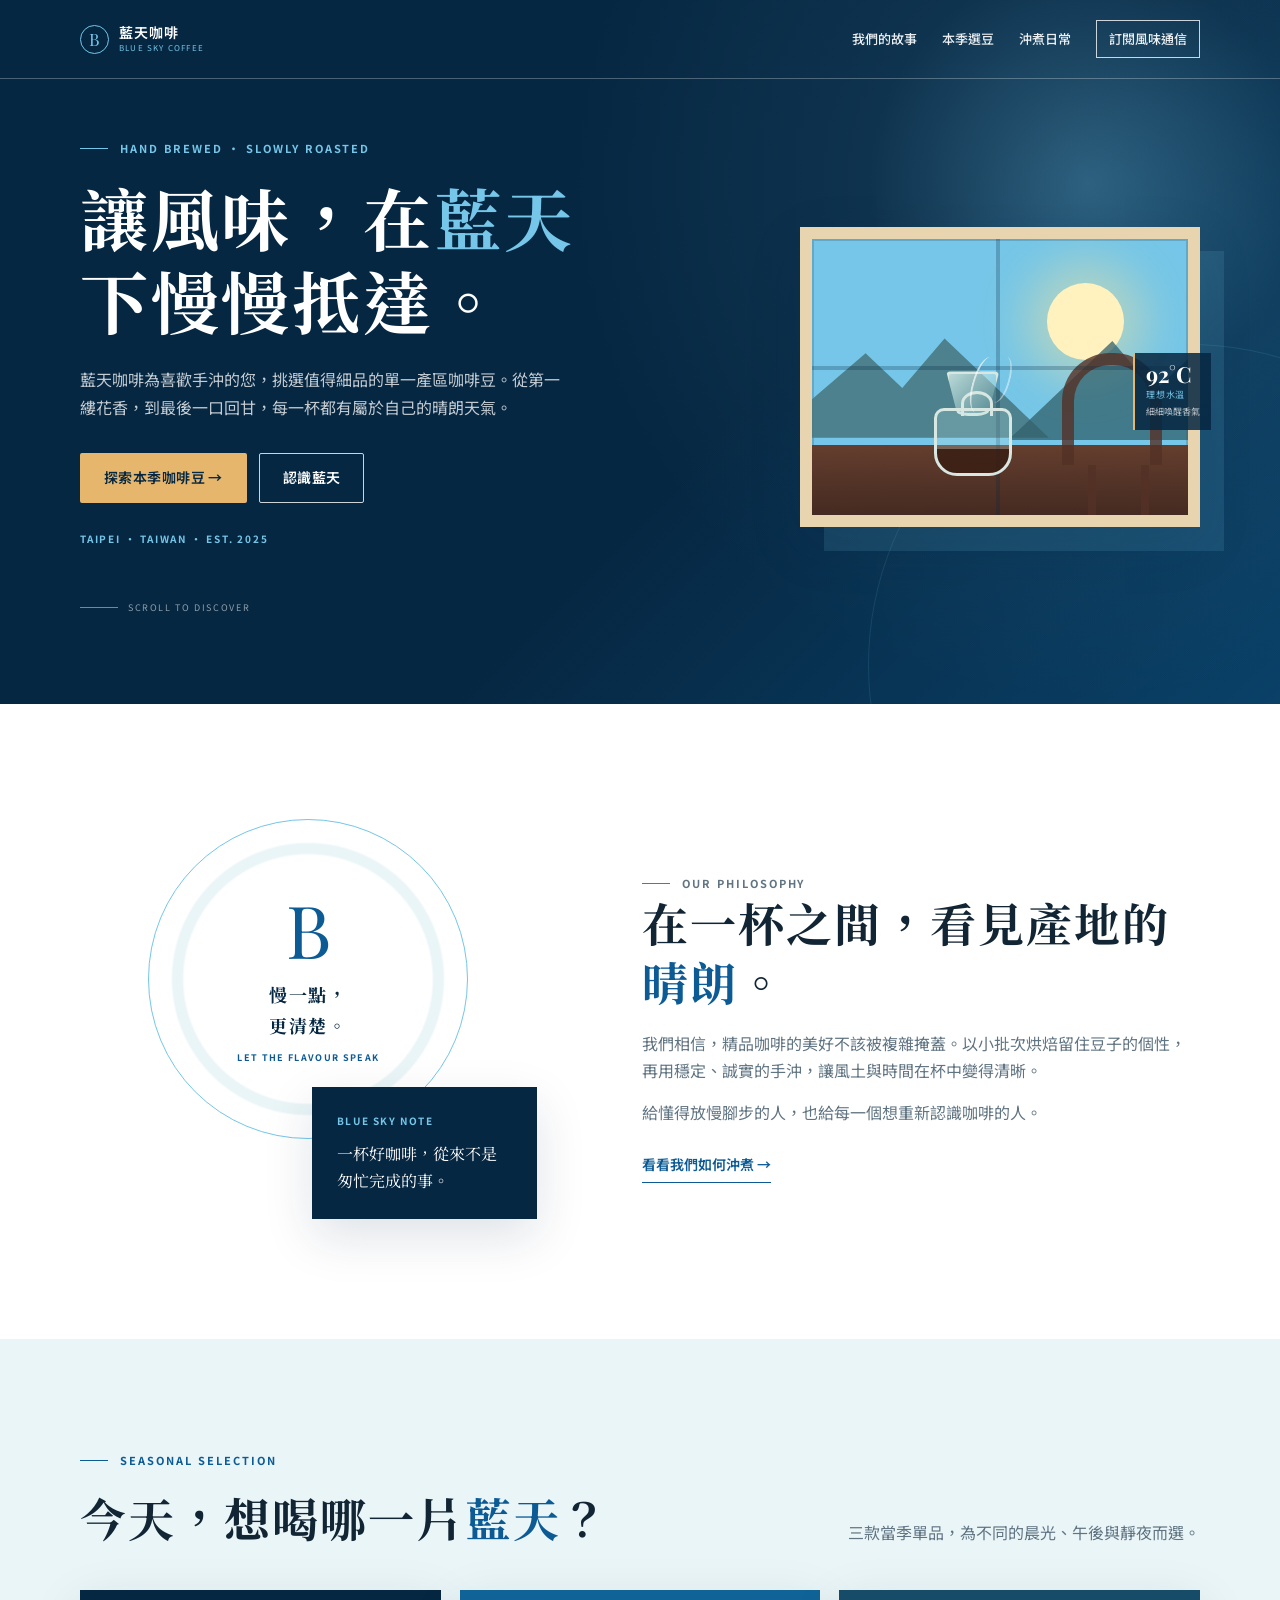
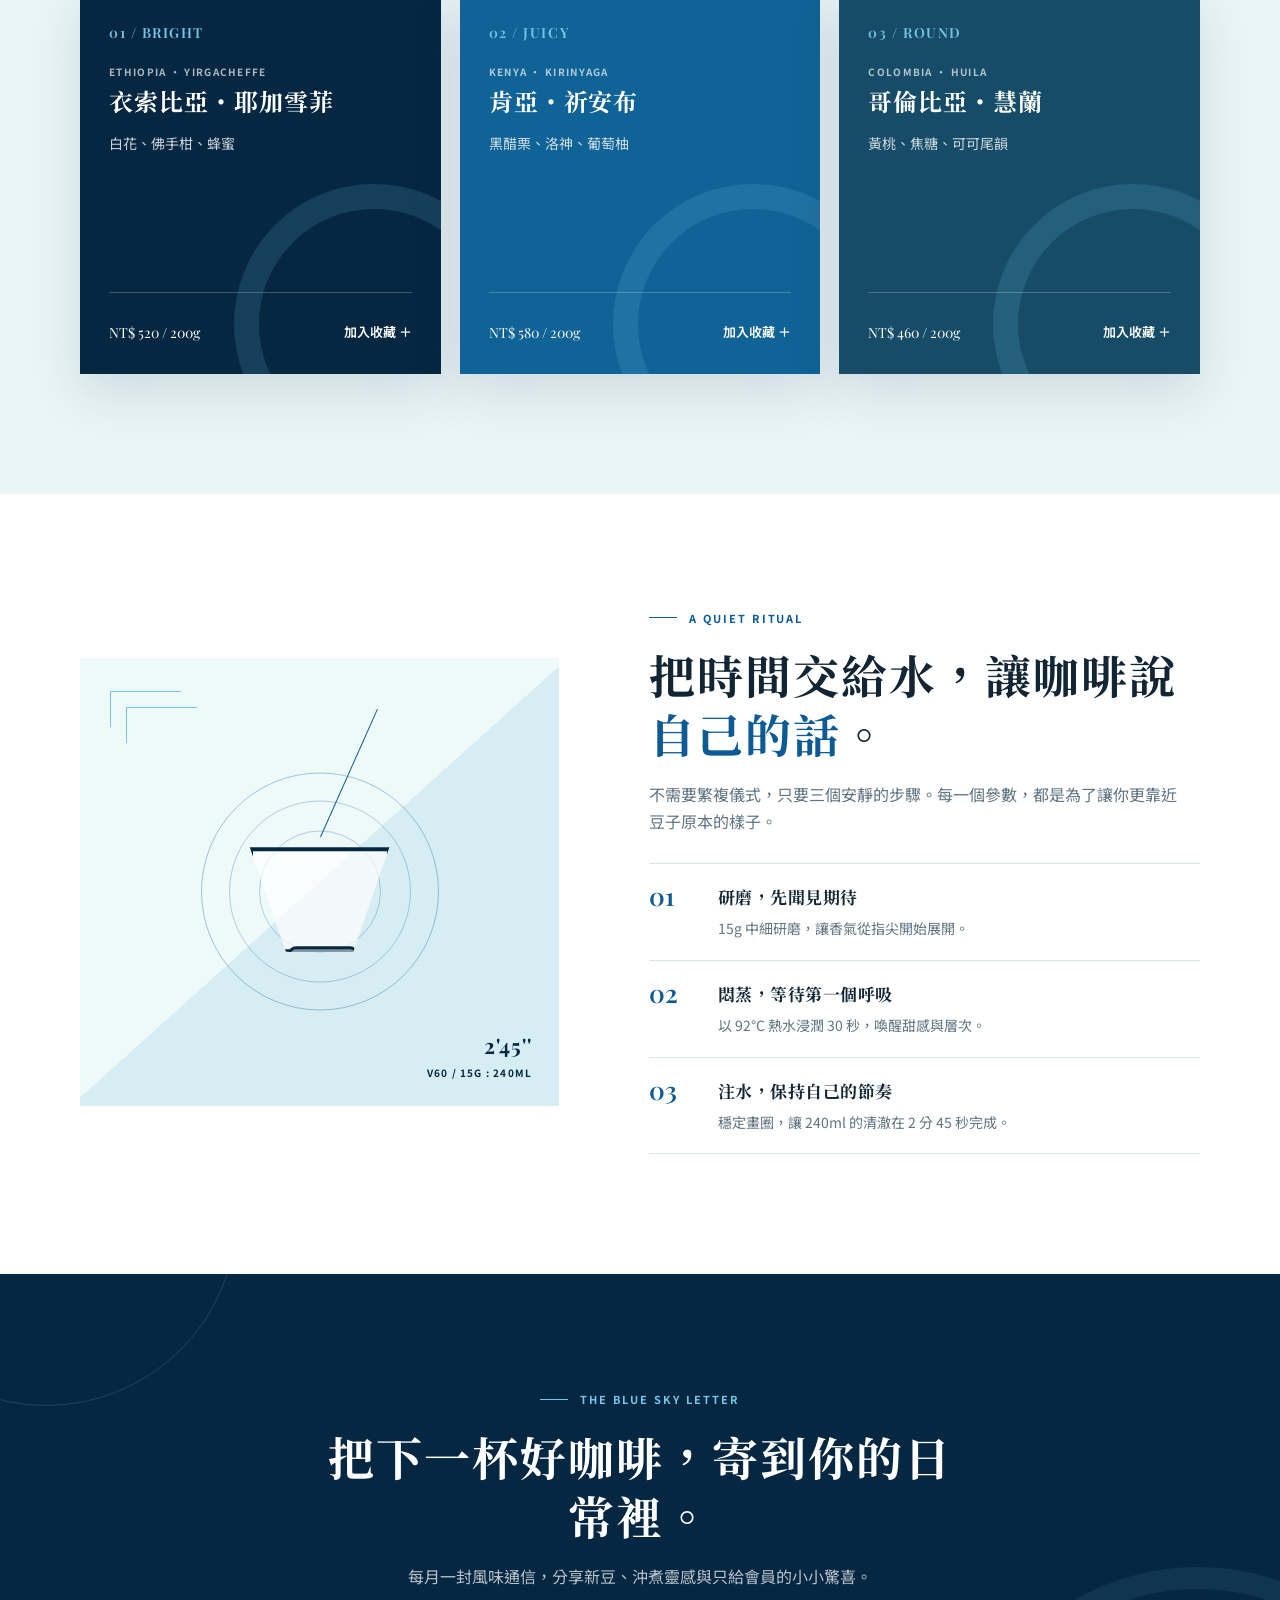
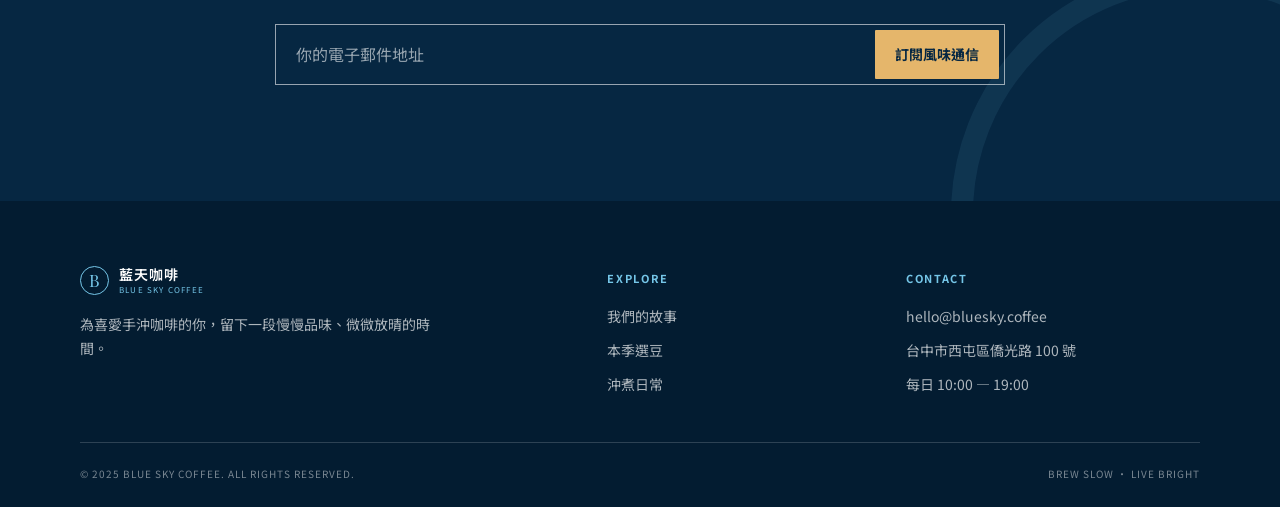
==== commit a9456147: "Implement code changes to enhance functionality and improve performance" ====
--- a/onepage/index.html
+++ b/onepage/index.html
@@ -3,1963 +3,742 @@
 <head>
   <meta charset="UTF-8">
   <meta name="viewport" content="width=device-width, initial-scale=1.0">
-  <meta name="description" content="質感時光｜推廣天然植物香氛與室內觀葉植物品牌。為嚮往大自然、注重生活儀式感的你，打造舒緩壓力、靜謐放鬆的綠意生活提案。">
-  <title>質感時光｜天然植物香氛與室內觀葉植物・放鬆心靈的綠意日常</title>
+  <meta name="description" content="藍天咖啡，為手沖咖啡愛好者挑選當季精品咖啡豆，讓每一杯都清澈、明亮、值得細品。">
+  <title>藍天咖啡｜讓風味，慢慢抵達</title>
   <link rel="preconnect" href="https://fonts.googleapis.com">
   <link rel="preconnect" href="https://fonts.gstatic.com" crossorigin>
-  <link href="https://fonts.googleapis.com/css2?family=Cormorant+Garamond:ital,wght@0,500;0,600;0,700;1,500&family=Noto+Sans+TC:wght@300;400;500;600;700&family=Noto+Serif+TC:wght@500;600;700;900&display=swap" rel="stylesheet">
+  <link href="https://fonts.googleapis.com/css2?family=Noto+Sans+TC:wght@400;500;600;700&family=Noto+Serif+TC:wght@500;600;700;900&family=Playfair+Display:ital,wght@0,600;0,700;1,600&display=swap" rel="stylesheet">
   <style>
     :root {
-      --forest-dark: #12241b;
-      --forest: #1b382b;
-      --forest-mid: #2b503e;
-      --sage: #587b64;
-      --leaf: #82a377;
-      --sprout: #b5ccad;
-      --mist-green: #eef4ed;
-      --cream: #faf9f4;
-      --cream-card: #f4f1e8;
-      --sand: #c79e67;
-      --sand-light: #ecdcb9;
-      --ink: #1c2720;
-      --muted: #5e6f64;
-      --line: #d8e2d6;
-      --shadow: 0 16px 40px rgba(18, 36, 27, 0.08);
-      --shadow-hover: 0 22px 50px rgba(18, 36, 27, 0.14);
-      --radius: 8px;
-    }
-
-    * { box-sizing: border-box; margin: 0; padding: 0; }
+      --navy: #062742;
+      --blue: #0c5b95;
+      --sky: #75c6e8;
+      --mist: #eaf5f7;
+      --cream: #fbfaf6;
+      --ink: #122534;
+      --muted: #607482;
+      --line: #d7e4e8;
+      --sand: #e5b66b;
+      --shadow: 0 18px 50px rgba(6, 39, 66, .13);
+    }
+
+    * { box-sizing: border-box; }
     html { scroll-behavior: smooth; }
     body {
+      margin: 0;
+      background: var(--cream);
       color: var(--ink);
-      background: var(--cream);
-      font-family: "Noto Sans TC", -apple-system, BlinkMacSystemFont, "Segoe UI", Roboto, sans-serif;
+      font-family: "Noto Sans TC", sans-serif;
       font-size: 16px;
-      line-height: 1.8;
-      -webkit-font-smoothing: antialiased;
-      overflow-x: hidden;
-    }
-
+      line-height: 1.7;
+    }
     a { color: inherit; text-decoration: none; }
     button, input { font: inherit; }
-    button { cursor: pointer; border: none; background: none; }
-    :focus-visible { outline: 3px solid var(--leaf); outline-offset: 4px; }
-
-    .wrap {
-      width: min(1160px, calc(100% - 48px));
-      margin-inline: auto;
-    }
-
+    button { cursor: pointer; }
+    :focus-visible { outline: 3px solid var(--sky); outline-offset: 4px; }
+
+    .wrap { width: min(1120px, calc(100% - 48px)); margin-inline: auto; }
     .eyebrow {
-      display: inline-flex;
+      display: flex;
       align-items: center;
       gap: 12px;
-      margin-bottom: 14px;
-      color: var(--sage);
-      font-family: "Cormorant Garamond", serif;
-      font-size: 15px;
+      margin: 0 0 18px;
+      color: var(--blue);
+      font-size: 11px;
       font-weight: 700;
-      letter-spacing: 0.2em;
-      text-transform: uppercase;
-    }
-    .eyebrow::before {
-      content: "";
-      width: 28px;
-      height: 1px;
-      background: currentColor;
-    }
-
+      letter-spacing: .18em;
+    }
+    .eyebrow::before { width: 28px; height: 1px; background: currentColor; content: ""; }
     .section-title {
+      margin: 0;
       font-family: "Noto Serif TC", serif;
-      font-size: clamp(28px, 3.8vw, 44px);
-      font-weight: 800;
-      line-height: 1.35;
-      letter-spacing: 0.04em;
-      color: var(--forest-dark);
-      margin-bottom: 18px;
-    }
-    .section-title span {
-      color: var(--sage);
-    }
-
-    .section-desc {
-      color: var(--muted);
-      font-size: 16px;
-      line-height: 1.85;
-      max-width: 580px;
-    }
-
-    .btn {
+      font-size: clamp(30px, 4vw, 46px);
+      font-weight: 700;
+      letter-spacing: .045em;
+      line-height: 1.28;
+    }
+    .accent { color: var(--blue); }
+    .section-copy { margin: 18px 0 0; color: var(--muted); }
+    .button, .text-link {
       display: inline-flex;
       align-items: center;
       justify-content: center;
-      gap: 10px;
-      min-height: 52px;
-      padding: 12px 28px;
-      border-radius: var(--radius);
-      font-size: 15px;
+      min-height: 50px;
+      padding: 11px 23px;
+      border: 1px solid transparent;
+      border-radius: 2px;
+      font-size: 14px;
       font-weight: 600;
-      letter-spacing: 0.05em;
-      transition: all 0.3s cubic-bezier(0.2, 0.8, 0.2, 1);
-    }
-    .btn-primary {
-      background: var(--forest);
-      color: #fff;
-      box-shadow: 0 10px 24px rgba(27, 56, 43, 0.25);
-    }
-    .btn-primary:hover {
-      background: var(--forest-mid);
-      transform: translateY(-2px);
-      box-shadow: 0 14px 28px rgba(27, 56, 43, 0.3);
-    }
-    .btn-outline {
-      background: transparent;
-      color: #fff;
-      border: 1px solid rgba(255, 255, 255, 0.65);
-    }
-    .btn-outline:hover {
-      background: rgba(255, 255, 255, 0.12);
-      border-color: #fff;
-      transform: translateY(-2px);
-    }
-    .btn-sand {
-      background: var(--sand);
-      color: var(--forest-dark);
-      font-weight: 700;
-    }
-    .btn-sand:hover {
-      background: #d8b27f;
-      transform: translateY(-2px);
-    }
-
-    /* Site Header */
+      letter-spacing: .03em;
+      transition: background-color .25s ease, color .25s ease, border-color .25s ease, transform .25s ease;
+    }
+    .button:hover, .text-link:hover { transform: translateY(-2px); }
+    .button-primary { background: var(--sand); color: var(--navy); }
+    .button-primary:hover { background: #f0ca84; }
+    .button-outline { border-color: rgba(255,255,255,.8); color: #fff; }
+    .button-outline:hover { background: #fff; color: var(--navy); }
+
     .site-header {
       position: absolute;
+      z-index: 10;
       top: 0;
       left: 0;
       width: 100%;
-      z-index: 100;
-      border-bottom: 1px solid rgba(255, 255, 255, 0.15);
-      transition: background-color 0.3s;
-    }
-    .nav {
-      min-height: 84px;
+      border-bottom: 1px solid rgba(255,255,255,.27);
+    }
+    .navbar {
       display: flex;
       align-items: center;
       justify-content: space-between;
+      min-height: 78px;
       gap: 24px;
     }
-    .brand {
-      display: inline-flex;
-      align-items: center;
-      gap: 14px;
-      color: #fff;
-    }
-    .brand-logo {
-      width: 38px;
-      height: 38px;
+    .brand { display: inline-flex; align-items: center; gap: 10px; color: #fff; }
+    .brand-mark {
       display: grid;
+      width: 29px;
+      height: 29px;
       place-items: center;
+      border: 1px solid var(--sky);
       border-radius: 50%;
-      border: 1px solid var(--sprout);
-      background: rgba(255, 255, 255, 0.08);
-      color: var(--sprout);
-    }
-    .brand-logo svg {
-      width: 22px;
-      height: 22px;
-      fill: currentColor;
-    }
-    .brand-text {
-      display: flex;
-      flex-direction: column;
-    }
-    .brand-name {
-      font-family: "Noto Serif TC", serif;
-      font-size: 19px;
-      font-weight: 700;
-      letter-spacing: 0.12em;
-      line-height: 1.2;
-    }
-    .brand-en {
-      font-family: "Cormorant Garamond", serif;
-      font-size: 11px;
-      letter-spacing: 0.22em;
-      color: rgba(255, 255, 255, 0.7);
-    }
-
-    .nav-links {
-      display: flex;
-      align-items: center;
-      gap: clamp(18px, 2.8vw, 36px);
-    }
-    .nav-links a {
-      color: rgba(255, 255, 255, 0.88);
-      font-size: 14px;
-      font-weight: 500;
-      letter-spacing: 0.05em;
-      position: relative;
-      padding: 6px 0;
-      transition: color 0.25s;
-    }
-    .nav-links a::after {
+      color: var(--sky);
+      font-family: "Playfair Display", serif;
+      font-size: 17px;
+      line-height: 1;
+    }
+    .brand-copy { display: grid; line-height: 1.1; }
+    .brand-copy strong { font-size: 14px; font-weight: 600; letter-spacing: .08em; }
+    .brand-copy small { margin-top: 4px; color: var(--sky); font-size: 8px; letter-spacing: .15em; }
+    .nav-links { display: flex; align-items: center; gap: 25px; }
+    .nav-links a { position: relative; color: rgba(255,255,255,.92); font-size: 13px; font-weight: 500; white-space: nowrap; }
+    .nav-links a:not(.nav-cta)::after {
+      position: absolute;
+      right: 0;
+      bottom: -7px;
+      width: 0;
+      height: 1px;
+      background: var(--sky);
       content: "";
-      position: absolute;
-      bottom: 0;
-      left: 50%;
-      width: 0;
-      height: 2px;
-      background: var(--leaf);
-      transition: width 0.3s ease, left 0.3s ease;
-    }
-    .nav-links a:hover {
-      color: #fff;
-    }
-    .nav-links a:hover::after {
-      width: 100%;
-      left: 0;
-    }
-    .nav-links .nav-cta {
-      padding: 9px 20px;
-      border: 1px solid var(--sprout);
-      border-radius: 24px;
-      color: #fff;
-      font-weight: 600;
-    }
-    .nav-links .nav-cta:hover {
-      background: var(--sprout);
-      color: var(--forest-dark);
-    }
-    .nav-links .nav-cta::after { display: none; }
-
-    .menu-toggle {
-      display: none;
-      width: 44px;
-      height: 44px;
-      border: 1px solid rgba(255, 255, 255, 0.4);
-      border-radius: var(--radius);
-      color: #fff;
-      font-size: 24px;
-      line-height: 1;
-    }
-
-    /* Hero Section */
+      transition: width .25s ease;
+    }
+    .nav-links a:not(.nav-cta):hover::after { right: auto; left: 0; width: 100%; }
+    .nav-links .nav-cta { padding: 7px 12px; border: 1px solid rgba(255,255,255,.78); }
+    .nav-links .nav-cta:hover { background: #fff; color: var(--navy); }
+    .menu-toggle { display: none; padding: 4px; border: 0; background: transparent; color: #fff; font-size: 24px; line-height: 1; }
+
     .hero {
       position: relative;
-      min-height: 760px;
-      background: linear-gradient(145deg, var(--forest-dark) 0%, #173426 60%, #1e4533 100%);
+      display: flex;
+      min-height: 704px;
+      overflow: hidden;
+      align-items: stretch;
+      background:
+        radial-gradient(circle at 85% 26%, rgba(117,198,232,.35) 0, rgba(117,198,232,.08) 18%, transparent 43%),
+        linear-gradient(135deg, #062742 0%, #062742 58%, #0a4168 100%);
       color: #fff;
-      overflow: hidden;
-      isolation: isolate;
-      display: flex;
+    }
+    .hero::after {
+      position: absolute;
+      z-index: 0;
+      right: -18vw;
+      bottom: -22vw;
+      width: 50vw;
+      height: 50vw;
+      border: 1px solid rgba(117,198,232,.13);
+      border-radius: 50%;
+      content: "";
+    }
+    .hero-grid {
+      position: relative;
+      z-index: 1;
+      display: grid;
+      grid-template-columns: 1.02fr .98fr;
+      gap: 45px;
       align-items: center;
-    }
-    .hero::before {
-      content: "";
-      position: absolute;
-      inset: 0;
-      background: radial-gradient(circle at 75% 35%, rgba(130, 163, 119, 0.25), transparent 45%),
-                  radial-gradient(circle at 20% 80%, rgba(88, 123, 100, 0.18), transparent 50%);
-      z-index: -1;
-    }
-    .hero-rings {
-      position: absolute;
-      top: -150px;
-      right: -120px;
-      width: 800px;
-      height: 800px;
-      border: 1px solid rgba(181, 204, 173, 0.15);
-      border-radius: 50%;
-      box-shadow: 0 0 0 80px rgba(181, 204, 173, 0.04), 0 0 0 190px rgba(181, 204, 173, 0.02);
-      pointer-events: none;
-      z-index: -1;
-    }
-    .hero-grid {
-      display: grid;
-      grid-template-columns: 1.15fr 0.85fr;
-      gap: 50px;
-      align-items: center;
-      padding-top: 130px;
-      padding-bottom: 80px;
-      min-height: 760px;
-    }
-    .hero-content {
-      position: relative;
-      z-index: 2;
-    }
-    .hero-content .eyebrow {
-      color: var(--sprout);
-    }
+      padding-top: 122px;
+      padding-bottom: 72px;
+    }
+    .hero-content { max-width: 560px; }
+    .hero .eyebrow { color: var(--sky); }
     .hero-title {
+      max-width: 540px;
+      margin: 0;
       font-family: "Noto Serif TC", serif;
-      font-size: clamp(38px, 5vw, 62px);
-      font-weight: 800;
-      line-height: 1.25;
-      letter-spacing: 0.06em;
-      margin-bottom: 24px;
-    }
-    .hero-title span {
-      color: var(--leaf);
-    }
-    .hero-lede {
-      font-size: clamp(16px, 1.2vw, 18px);
-      line-height: 1.9;
-      color: rgba(255, 255, 255, 0.82);
-      max-width: 530px;
-      margin-bottom: 36px;
-    }
-    .hero-actions {
-      display: flex;
-      flex-wrap: wrap;
-      gap: 16px;
-      margin-bottom: 40px;
-    }
-    .hero-badges {
-      display: flex;
-      flex-wrap: wrap;
-      gap: 24px;
-      border-top: 1px solid rgba(255, 255, 255, 0.15);
-      padding-top: 24px;
-    }
-    .badge-item {
-      display: flex;
-      align-items: center;
-      gap: 10px;
-      font-size: 13px;
-      color: rgba(255, 255, 255, 0.75);
-    }
-    .badge-icon {
-      color: var(--sprout);
-      font-size: 16px;
-    }
-
-    /* Hero Botanical Artwork (Pure CSS / SVG) */
+      font-size: clamp(42px, 5.5vw, 68px);
+      font-weight: 700;
+      letter-spacing: .04em;
+      line-height: 1.22;
+    }
+    .hero-title .sky-word { color: var(--sky); }
+    .hero-lede { max-width: 490px; margin: 25px 0 0; color: rgba(255,255,255,.76); }
+    .hero-actions { display: flex; flex-wrap: wrap; gap: 12px; margin-top: 32px; }
+    .hero-meta { margin: 27px 0 0; color: var(--sky); font-size: 10px; font-weight: 700; letter-spacing: .18em; }
+    .scroll-note { display: flex; align-items: center; gap: 10px; margin: 53px 0 0; color: rgba(255,255,255,.55); font-size: 9px; letter-spacing: .18em; }
+    .scroll-note::before { width: 38px; height: 1px; background: rgba(255,255,255,.45); content: ""; }
+
+    /* Hero CSS Illustration */
     .hero-art {
       position: relative;
-      height: 480px;
+      width: min(100%, 400px);
+      height: 300px;
+      min-height: 0;
+      margin-left: auto;
+      overflow: visible;
+      aspect-ratio: auto;
+      border: 0;
+      background: transparent;
+      box-shadow: none;
+    }
+    .window-frame {
+      position: absolute;
+      inset: 0;
+      border: 12px solid #e8d4ae;
+      box-shadow: inset 0 0 0 2px rgba(6,39,66,.18), 24px 24px 0 rgba(117,198,232,.13), var(--shadow);
+      background: #75c6e8;
+      overflow: hidden;
+    }
+    .window-frame::before, .window-frame::after {
+      position: absolute;
+      z-index: 2;
+      background: rgba(6,39,66,.25);
+      content: "";
+    }
+    .window-frame::before { top: 0; bottom: 0; left: 49%; width: 4px; }
+    .window-frame::after { top: 46%; right: 0; left: 0; height: 4px; }
+    .sun {
+      position: absolute;
+      top: 16%;
+      right: 17%;
+      width: 77px;
+      height: 77px;
+      border-radius: 50%;
+      background: #fff2be;
+      box-shadow: 0 0 45px 22px rgba(255,228,150,.42);
+    }
+    .mountain {
+      position: absolute;
+      bottom: 28%;
+      width: 75%;
+      height: 36%;
+      clip-path: polygon(0 100%, 35% 15%, 48% 50%, 63% 0, 100% 100%);
+      background: #497b83;
+      opacity: .9;
+    }
+    .mountain.one { left: -12%; }
+    .mountain.two { right: -27%; bottom: 27%; background: #30616b; transform: scaleX(-1); opacity: .75; }
+    .tabletop {
+      position: absolute;
+      z-index: 1;
+      right: -8%;
+      bottom: -7%;
+      left: -8%;
+      height: 33%;
+      background: linear-gradient(#643e2e 0%, #3d251e 100%);
+      transform: perspective(200px) rotateX(10deg);
+    }
+    .chair {
+      position: absolute;
+      z-index: 1;
+      right: 7%;
+      bottom: 18%;
+      width: 100px;
+      height: 112px;
+      border: 12px solid #543126;
+      border-bottom: 0;
+      border-radius: 48px 48px 0 0;
+      opacity: .8;
+    }
+    .chair::after {
+      position: absolute;
+      bottom: -75px;
+      left: 14px;
+      width: 8px;
+      height: 75px;
+      background: #543126;
+      box-shadow: 53px 0 #543126;
+      content: "";
+    }
+    .coffee-vessel {
+      position: absolute;
+      z-index: 3;
+      bottom: 14%;
+      left: 28%;
+      width: 112px;
+      height: 105px;
+    }
+    .coffee-vessel .dripper {
+      position: absolute;
+      top: 0;
+      left: 29px;
+      width: 53px;
+      height: 45px;
+      border: 3px solid #d8e7e1;
+      border-radius: 5px 5px 22px 22px;
+      background: linear-gradient(135deg, rgba(222,246,240,.75), rgba(124,180,181,.2));
+      clip-path: polygon(0 0, 100% 0, 78% 100%, 22% 100%);
+    }
+    .coffee-vessel .carafe {
+      position: absolute;
+      bottom: 0;
+      left: 17px;
+      width: 78px;
+      height: 68px;
+      border: 3px solid #d8e7e1;
+      border-radius: 10px 10px 23px 23px;
+      background: linear-gradient(to top, rgba(56,29,19,.82) 0 38%, rgba(190,228,227,.24) 39%);
+    }
+    .coffee-vessel .carafe::before {
+      position: absolute;
+      top: -20px;
+      left: 24px;
+      width: 26px;
+      height: 22px;
+      border: 3px solid #d8e7e1;
+      border-bottom: 0;
+      border-radius: 50% 50% 0 0;
+      content: "";
+    }
+    .steam {
+      position: absolute;
+      bottom: 59%;
+      left: 49%;
+      width: 23px;
+      height: 58px;
+      border-left: 2px solid rgba(255,255,255,.63);
+      border-radius: 50%;
+      transform: rotate(16deg);
+    }
+    .steam::after {
+      position: absolute;
+      top: -5px;
+      left: 14px;
+      width: 18px;
+      height: 48px;
+      border-right: 2px solid rgba(255,255,255,.44);
+      border-radius: 50%;
+      content: "";
+    }
+    .art-label {
+      position: absolute;
+      z-index: 4;
+      right: -11px;
+      top: 42%;
+      display: grid;
+      gap: 2px;
+      padding: 10px 11px;
+      border-left: 2px solid var(--sand);
+      background: rgba(6,39,66,.86);
+      color: #fff;
+    }
+    .art-label strong { font-family: "Playfair Display", serif; font-size: 22px; line-height: 1; }
+    .art-label span { color: var(--sky); font-size: 9px; letter-spacing: .09em; }
+    .art-label small { color: rgba(255,255,255,.72); font-size: 9px; }
+
+    .story { padding: 115px 0 120px; background: #fff; }
+    .story-grid { display: grid; grid-template-columns: .9fr 1.1fr; gap: clamp(45px, 9vw, 105px); align-items: center; }
+    .story-visual { position: relative; min-height: 400px; }
+    .story-seal {
+      display: grid;
+      width: 320px;
+      height: 320px;
+      place-content: center;
+      margin: 0 auto;
+      border: 1px solid var(--sky);
+      border-radius: 50%;
+      background: radial-gradient(circle, #fff 0 55%, #eaf5f7 56% 60%, #fff 61%);
+      color: var(--navy);
+      text-align: center;
+    }
+    .story-seal::before { display: block; margin-bottom: 14px; color: var(--blue); content: "B"; font-family: "Playfair Display", serif; font-size: 73px; line-height: 1; }
+    .story-seal strong { font-family: "Noto Serif TC", serif; font-size: 18px; letter-spacing: .09em; }
+    .story-seal span { margin-top: 10px; color: var(--blue); font-size: 9px; font-weight: 700; letter-spacing: .15em; }
+    .note-card { position: absolute; right: 0; bottom: 0; width: min(225px, 57%); padding: 25px; background: var(--navy); color: #fff; box-shadow: var(--shadow); }
+    .note-card p:first-child { margin: 0; color: var(--sky); font-size: 10px; font-weight: 700; letter-spacing: .16em; }
+    .note-card p:last-child { margin: 12px 0 0; font-family: "Noto Serif TC", serif; font-size: 16px; line-height: 1.65; }
+    .story-content p { margin: 19px 0 0; color: var(--muted); }
+    .story-content p + p { margin-top: 15px; }
+    .underlined-link { display: inline-flex; margin-top: 27px; padding-bottom: 5px; border-bottom: 1px solid var(--blue); color: var(--blue); font-size: 14px; font-weight: 600; transition: gap .2s ease; }
+    .underlined-link:hover { gap: 8px; }
+
+    .coffee { padding: 112px 0 120px; background: var(--mist); }
+    .coffee-heading { display: flex; align-items: end; justify-content: space-between; gap: 32px; margin-bottom: 43px; }
+    .coffee-heading .section-copy { max-width: 365px; }
+    .coffee-grid { display: grid; grid-template-columns: repeat(3, 1fr); gap: 19px; }
+    .coffee-card {
+      position: relative;
       display: flex;
-      align-items: center;
-      justify-content: center;
-    }
-    .art-card-main {
-      position: relative;
-      width: 340px;
-      height: 430px;
-      border-radius: 170px 170px 24px 24px;
-      background: linear-gradient(180deg, rgba(88, 123, 100, 0.35) 0%, rgba(20, 48, 34, 0.85) 100%);
-      border: 1px solid rgba(181, 204, 173, 0.3);
-      backdrop-filter: blur(8px);
-      box-shadow: 0 30px 60px rgba(0, 0, 0, 0.3);
-      display: flex;
+      min-height: 384px;
+      overflow: hidden;
       flex-direction: column;
-      align-items: center;
-      justify-content: center;
-      overflow: hidden;
-      padding: 30px;
-      text-align: center;
-    }
-    .art-card-main::before {
-      content: "";
-      position: absolute;
-      top: -20px;
-      width: 200px;
-      height: 200px;
-      border-radius: 50%;
-      background: radial-gradient(circle, rgba(236, 220, 185, 0.25), transparent 70%);
-    }
-    .botanical-illustration {
-      width: 170px;
-      height: 220px;
-      margin-bottom: 16px;
-      filter: drop-shadow(0 14px 20px rgba(0, 0, 0, 0.25));
-      animation: floatLeaf 5s ease-in-out infinite;
-    }
-    @keyframes floatLeaf {
-      0%, 100% { transform: translateY(0) rotate(0deg); }
-      50% { transform: translateY(-8px) rotate(1.5deg); }
-    }
-    .art-title {
-      font-family: "Noto Serif TC", serif;
-      font-size: 20px;
-      font-weight: 700;
+      padding: 31px 29px 25px;
+      background: var(--navy);
       color: #fff;
-      letter-spacing: 0.1em;
-      margin-bottom: 6px;
-    }
-    .art-sub {
-      font-family: "Cormorant Garamond", serif;
-      font-size: 13px;
-      letter-spacing: 0.15em;
-      color: var(--sprout);
-    }
-
-    /* Floating tags on Hero */
-    .float-card {
-      position: absolute;
-      background: rgba(255, 255, 255, 0.95);
-      color: var(--forest-dark);
-      padding: 14px 20px;
-      border-radius: var(--radius);
-      box-shadow: 0 16px 36px rgba(0, 0, 0, 0.2);
-      display: flex;
-      align-items: center;
-      gap: 12px;
-      z-index: 3;
-      backdrop-filter: blur(10px);
-      animation: floatGentle 6s ease-in-out infinite;
-    }
-    .float-card-1 {
-      bottom: 40px;
-      left: -20px;
-    }
-    .float-card-2 {
-      top: 50px;
-      right: -10px;
-      animation-delay: -3s;
-    }
-    @keyframes floatGentle {
-      0%, 100% { transform: translateY(0); }
-      50% { transform: translateY(-6px); }
-    }
-    .float-icon {
-      width: 36px;
-      height: 36px;
-      border-radius: 50%;
-      background: var(--mist-green);
-      display: grid;
-      place-items: center;
-      color: var(--sage);
-      font-size: 18px;
-    }
-    .float-meta strong {
-      display: block;
-      font-size: 14px;
-      font-weight: 700;
-      line-height: 1.2;
-    }
-    .float-meta small {
-      font-size: 11px;
-      color: var(--muted);
-    }
-
-    /* Section: Breathing Relaxation Room (使人放鬆心情功能核心) */
-    .relax-room {
-      padding: 100px 0;
-      background: linear-gradient(180deg, var(--cream) 0%, var(--mist-green) 50%, var(--cream) 100%);
-      position: relative;
-    }
-    .relax-container {
-      max-width: 900px;
-      margin: 0 auto;
-      text-align: center;
-    }
-    .relax-card {
-      background: #fff;
-      border: 1px solid var(--line);
-      border-radius: 20px;
-      padding: clamp(32px, 5vw, 60px);
       box-shadow: var(--shadow);
-      margin-top: 36px;
-      position: relative;
-      overflow: hidden;
-    }
-    .breathing-box {
-      margin: 30px auto;
-      position: relative;
-      width: 220px;
-      height: 220px;
-      display: grid;
-      place-items: center;
-    }
-    .breath-circle {
-      position: absolute;
-      width: 140px;
-      height: 140px;
-      border-radius: 50%;
-      background: radial-gradient(circle, rgba(130, 163, 119, 0.4), rgba(88, 123, 100, 0.15));
-      border: 2px solid var(--leaf);
-      box-shadow: 0 0 40px rgba(130, 163, 119, 0.3);
-      transition: transform 4s cubic-bezier(0.4, 0, 0.2, 1);
-    }
-    .breath-circle.inhale {
-      transform: scale(1.48);
-    }
-    .breath-circle.hold {
-      transform: scale(1.48);
-      border-color: var(--sand);
-      box-shadow: 0 0 50px rgba(199, 158, 103, 0.4);
-    }
-    .breath-circle.exhale {
-      transform: scale(0.95);
-      border-color: var(--sage);
-    }
-    .breath-text {
-      position: relative;
-      z-index: 2;
-      font-family: "Noto Serif TC", serif;
-      font-size: 20px;
-      font-weight: 700;
-      color: var(--forest-dark);
-      letter-spacing: 0.08em;
-    }
-    .breath-timer {
-      font-family: "Cormorant Garamond", serif;
-      font-size: 15px;
-      color: var(--muted);
-      margin-top: 4px;
-    }
-    .breath-controls {
-      display: flex;
-      justify-content: center;
-      gap: 16px;
-      margin-top: 24px;
-    }
-    .btn-relax {
-      padding: 10px 24px;
-      border-radius: 30px;
-      border: 1px solid var(--sage);
-      color: var(--sage);
-      font-size: 14px;
-      font-weight: 600;
-      transition: all 0.25s;
-    }
-    .btn-relax:hover, .btn-relax.active {
-      background: var(--sage);
-      color: #fff;
-    }
-
-    /* Section: Brand Story / Philosophy (#about) */
-    .story-section {
-      padding: 110px 0;
-      background: #fff;
-    }
-    .story-grid {
-      display: grid;
-      grid-template-columns: 0.95fr 1.05fr;
-      gap: clamp(40px, 7vw, 90px);
-      align-items: center;
-    }
-    .story-visual-wrap {
-      position: relative;
-    }
-    .story-badge-frame {
-      width: 100%;
-      max-width: 440px;
-      aspect-ratio: 4/5;
-      border-radius: 220px 220px 16px 16px;
-      background: linear-gradient(135deg, var(--mist-green) 0%, #e2ece0 100%);
-      border: 1px solid var(--line);
-      position: relative;
-      overflow: hidden;
-      display: flex;
-      flex-direction: column;
-      align-items: center;
-      justify-content: center;
-      padding: 40px;
+    }
+    .coffee-card:nth-child(2) { background: #106396; }
+    .coffee-card:nth-child(3) { background: #164c68; }
+    .coffee-card::after { position: absolute; right: -73px; bottom: -90px; width: 230px; height: 230px; border: 25px solid rgba(117,198,232,.15); border-radius: 50%; content: ""; }
+    .coffee-card > * { position: relative; z-index: 1; }
+    .bean-no { margin: 0; color: var(--sky); font-family: "Playfair Display", serif; font-size: 14px; font-weight: 600; letter-spacing: .11em; }
+    .origin { margin: 19px 0 5px; color: rgba(255,255,255,.67); font-size: 10px; font-weight: 700; letter-spacing: .13em; }
+    .bean-name { margin: 0; font-family: "Noto Serif TC", serif; font-size: 24px; font-weight: 700; letter-spacing: .04em; line-height: 1.35; }
+    .flavour { margin: 14px 0 0; color: rgba(255,255,255,.79); font-size: 14px; }
+    .coffee-bottom { display: flex; align-items: center; justify-content: space-between; gap: 13px; margin-top: auto; padding-top: 23px; border-top: 1px solid rgba(255,255,255,.22); }
+    .price { font-family: "Playfair Display", serif; font-size: 14px; white-space: nowrap; }
+    .save-button { padding: 5px 0; border: 0; background: transparent; color: #fff; font-size: 13px; font-weight: 600; white-space: nowrap; transition: color .2s ease; }
+    .save-button:hover { color: var(--sand); }
+
+    .brew { padding: 115px 0 120px; background: #fff; }
+    .brew-grid { display: grid; grid-template-columns: .93fr 1.07fr; gap: clamp(44px, 7vw, 90px); align-items: center; }
+    .brew-art { position: relative; min-height: 448px; overflow: hidden; background: linear-gradient(138deg, #eef9fa 0 50%, #d6edf3 50% 100%); }
+    .brew-art::before { position: absolute; top: 33px; left: 30px; width: 70px; height: 35px; border-top: 1px solid var(--sky); border-left: 1px solid var(--sky); content: ""; }
+    .brew-art::after { position: absolute; top: 49px; left: 46px; width: 70px; height: 35px; border-top: 1px solid var(--sky); border-left: 1px solid var(--sky); content: ""; }
+    .pour-rings { position: absolute; top: 50%; left: 50%; width: 238px; height: 238px; border: 1px solid rgba(12,91,149,.35); border-radius: 50%; transform: translate(-50%,-46%); }
+    .pour-rings::before, .pour-rings::after { position: absolute; border: 1px solid rgba(12,91,149,.28); border-radius: 50%; content: ""; }
+    .pour-rings::before { inset: 27px; }
+    .pour-rings::after { inset: 57px; }
+    .pour-line { position: absolute; top: 39px; left: 50%; width: 1px; height: 140px; background: var(--blue); transform: rotate(24deg); transform-origin: bottom; }
+    .v60 { position: absolute; top: 50%; left: 50%; width: 140px; height: 105px; border: 3px solid var(--navy); border-top-width: 4px; background: rgba(255,255,255,.7); clip-path: polygon(0 0, 100% 0, 74% 100%, 26% 100%); transform: translate(-50%,-33%); }
+    .v60::after { position: absolute; bottom: -61px; left: 35px; width: 64px; height: 58px; border: 3px solid var(--navy); border-radius: 8px 8px 19px 19px; background: linear-gradient(to top, #6c3924 0 31%, rgba(255,255,255,.5) 32%); content: ""; }
+    .brew-caption { position: absolute; right: 27px; bottom: 25px; display: grid; color: var(--navy); text-align: right; }
+    .brew-caption strong { font-family: "Playfair Display", serif; font-size: 21px; letter-spacing: .05em; }
+    .brew-caption span { font-size: 10px; font-weight: 700; letter-spacing: .12em; }
+    .brew-content .section-copy { max-width: 530px; }
+    .brew-steps { margin-top: 28px; border-top: 1px solid var(--line); }
+    .brew-step { display: grid; grid-template-columns: 55px 1fr; gap: 14px; padding: 19px 0; border-bottom: 1px solid var(--line); }
+    .step-no { color: var(--blue); font-family: "Playfair Display", serif; font-size: 25px; font-weight: 600; line-height: 1; }
+    .brew-step h3 { margin: 0; font-family: "Noto Serif TC", serif; font-size: 17px; letter-spacing: .03em; }
+    .brew-step p { margin: 5px 0 0; color: var(--muted); font-size: 14px; }
+
+    .visit { position: relative; overflow: hidden; padding: 116px 0; background: var(--navy); color: #fff; text-align: center; }
+    .visit::before, .visit::after { position: absolute; width: 380px; height: 380px; border: 1px solid rgba(117,198,232,.19); border-radius: 50%; content: ""; }
+    .visit::before { top: -250px; left: -145px; }
+    .visit::after { right: -165px; bottom: -260px; width: 450px; height: 450px; border-width: 22px; opacity: .45; }
+    .visit .wrap { position: relative; z-index: 1; max-width: 730px; }
+    .visit .eyebrow { justify-content: center; color: var(--sky); }
+    .visit .section-title { max-width: 670px; margin-inline: auto; }
+    .visit .section-copy { max-width: 535px; margin-inline: auto; color: rgba(255,255,255,.72); }
+    .subscribe-form { display: flex; margin: 34px auto 0; padding: 5px; border: 1px solid rgba(255,255,255,.58); }
+    .subscribe-form input { min-width: 0; flex: 1; padding: 11px 15px; border: 0; outline: 0; background: transparent; color: #fff; }
+    .subscribe-form input::placeholder { color: rgba(255,255,255,.58); }
+    .subscribe-form button { min-height: 48px; padding: 10px 20px; border: 0; border-radius: 1px; background: var(--sand); color: var(--navy); font-size: 14px; font-weight: 700; transition: background .2s ease; }
+    .subscribe-form button:hover { background: #f1ca83; }
+
+    .site-footer { padding: 65px 0 25px; background: #031c31; color: rgba(255,255,255,.68); }
+    .footer-grid { display: grid; grid-template-columns: 1.45fr .75fr .9fr; gap: 54px; padding-bottom: 46px; }
+    .footer-brand .brand { margin-bottom: 18px; }
+    .footer-brand p { max-width: 355px; margin: 0; font-size: 14px; }
+    .footer-heading { margin: 3px 0 17px; color: var(--sky); font-size: 11px; font-weight: 700; letter-spacing: .15em; }
+    .footer-links, .footer-contact { display: grid; gap: 10px; font-size: 14px; }
+    .footer-links a:hover, .footer-contact a:hover { color: #fff; }
+    .footer-bottom { display: flex; justify-content: space-between; gap: 18px; padding-top: 22px; border-top: 1px solid rgba(255,255,255,.17); color: rgba(255,255,255,.47); font-size: 10px; letter-spacing: .1em; }
+
+    .toast {
+      position: fixed;
+      z-index: 20;
+      right: 22px;
+      bottom: 22px;
+      max-width: min(360px, calc(100% - 44px));
+      padding: 13px 18px;
+      border-left: 3px solid var(--sand);
+      background: var(--navy);
       box-shadow: var(--shadow);
-    }
-    .story-badge-frame svg {
-      width: 180px;
-      height: 220px;
-      filter: drop-shadow(0 15px 25px rgba(27, 56, 43, 0.12));
-    }
-    .story-quote-card {
-      position: absolute;
-      bottom: -24px;
-      right: -16px;
-      background: var(--forest);
-      color: #fff;
-      padding: 24px 28px;
-      border-radius: var(--radius);
-      box-shadow: var(--shadow-hover);
-      max-width: 260px;
-    }
-    .story-quote-card p {
-      font-family: "Noto Serif TC", serif;
-      font-size: 16px;
-      font-weight: 600;
-      line-height: 1.6;
-      letter-spacing: 0.05em;
-    }
-    .story-quote-card span {
-      display: block;
-      margin-top: 8px;
-      font-family: "Cormorant Garamond", serif;
-      font-size: 11px;
-      letter-spacing: 0.2em;
-      color: var(--sprout);
-    }
-
-    .story-pillars {
-      display: grid;
-      grid-template-columns: 1fr 1fr;
-      gap: 24px;
-      margin-top: 36px;
-    }
-    .pillar-card {
-      background: var(--cream);
-      border-left: 3px solid var(--leaf);
-      padding: 18px 20px;
-      border-radius: 0 var(--radius) var(--radius) 0;
-    }
-    .pillar-card h3 {
-      font-size: 16px;
-      font-weight: 700;
-      color: var(--forest-dark);
-      margin-bottom: 6px;
-    }
-    .pillar-card p {
-      font-size: 13.5px;
-      color: var(--muted);
-      line-height: 1.7;
-    }
-
-    /* Section: Products Collection (#products) */
-    .products-section {
-      padding: 110px 0;
-      background: var(--mist-green);
-    }
-    .section-head-flex {
-      display: flex;
-      justify-content: space-between;
-      align-items: flex-end;
-      flex-wrap: wrap;
-      gap: 24px;
-      margin-bottom: 48px;
-    }
-    .filter-tabs {
-      display: flex;
-      gap: 10px;
-      background: rgba(255, 255, 255, 0.7);
-      padding: 5px;
-      border-radius: 30px;
-      border: 1px solid var(--line);
-    }
-    .tab-btn {
-      padding: 8px 20px;
-      border-radius: 25px;
-      font-size: 14px;
-      font-weight: 600;
-      color: var(--muted);
-      transition: all 0.25s;
-    }
-    .tab-btn.active, .tab-btn:hover {
-      background: var(--forest);
-      color: #fff;
-    }
-
-    .products-grid {
-      display: grid;
-      grid-template-columns: repeat(3, 1fr);
-      gap: 26px;
-    }
-    .product-card {
-      background: #fff;
-      border-radius: 14px;
-      overflow: hidden;
-      border: 1px solid var(--line);
-      box-shadow: var(--shadow);
-      display: flex;
-      flex-direction: column;
-      transition: transform 0.3s ease, box-shadow 0.3s ease;
-    }
-    .product-card:hover {
-      transform: translateY(-6px);
-      box-shadow: var(--shadow-hover);
-    }
-    .product-thumb {
-      height: 250px;
-      background: linear-gradient(135deg, var(--cream) 0%, #ecefe8 100%);
-      display: flex;
-      align-items: center;
-      justify-content: center;
-      position: relative;
-      overflow: hidden;
-    }
-    .product-thumb svg {
-      width: 120px;
-      height: 150px;
-      transition: transform 0.4s ease;
-    }
-    .product-card:hover .product-thumb svg {
-      transform: scale(1.08);
-    }
-    .product-tag {
-      position: absolute;
-      top: 16px;
-      left: 16px;
-      background: rgba(255, 255, 255, 0.9);
-      color: var(--forest);
-      font-size: 11px;
-      font-weight: 700;
-      letter-spacing: 0.1em;
-      padding: 4px 10px;
-      border-radius: 20px;
-      border: 1px solid var(--line);
-    }
-    .product-body {
-      padding: 24px;
-      display: flex;
-      flex-direction: column;
-      flex: 1;
-    }
-    .product-category {
-      font-family: "Cormorant Garamond", serif;
-      font-size: 13px;
-      letter-spacing: 0.18em;
-      color: var(--sage);
-      text-transform: uppercase;
-      margin-bottom: 6px;
-    }
-    .product-name {
-      font-family: "Noto Serif TC", serif;
-      font-size: 20px;
-      font-weight: 700;
-      color: var(--forest-dark);
-      letter-spacing: 0.04em;
-      margin-bottom: 8px;
-    }
-    .product-desc {
-      font-size: 13.5px;
-      color: var(--muted);
-      line-height: 1.7;
-      margin-bottom: 18px;
-    }
-    .product-scent-notes {
-      display: flex;
-      flex-wrap: wrap;
-      gap: 6px;
-      margin-bottom: 20px;
-    }
-    .note-pill {
-      font-size: 11px;
-      background: var(--mist-green);
-      color: var(--forest);
-      padding: 3px 9px;
-      border-radius: 4px;
-    }
-    .product-footer {
-      display: flex;
-      align-items: center;
-      justify-content: space-between;
-      margin-top: auto;
-      padding-top: 16px;
-      border-top: 1px solid var(--line);
-    }
-    .product-price {
-      font-family: "Cormorant Garamond", serif;
-      font-size: 20px;
-      font-weight: 700;
-      color: var(--forest);
-    }
-    .btn-collect {
-      font-size: 13px;
-      font-weight: 700;
-      color: var(--forest);
-      display: inline-flex;
-      align-items: center;
-      gap: 6px;
-      padding: 6px 12px;
-      border-radius: 6px;
-      background: var(--mist-green);
-      transition: all 0.2s;
-    }
-    .btn-collect:hover {
-      background: var(--forest);
-      color: #fff;
-    }
-
-    /* Section: Scent Matcher Interactive (#matcher) */
-    .matcher-section {
-      padding: 110px 0;
-      background: #fff;
-    }
-    .matcher-card {
-      background: linear-gradient(145deg, var(--forest-dark) 0%, var(--forest) 100%);
-      border-radius: 24px;
-      padding: clamp(32px, 6vw, 64px);
-      color: #fff;
-      display: grid;
-      grid-template-columns: 1fr 1fr;
-      gap: 50px;
-      align-items: center;
-      box-shadow: var(--shadow-hover);
-    }
-    .matcher-content .eyebrow {
-      color: var(--sprout);
-    }
-    .matcher-content h2 {
-      font-family: "Noto Serif TC", serif;
-      font-size: clamp(26px, 3.2vw, 38px);
-      font-weight: 800;
-      line-height: 1.35;
-      margin-bottom: 16px;
-    }
-    .matcher-content p {
-      color: rgba(255, 255, 255, 0.8);
-      font-size: 15px;
-      line-height: 1.8;
-      margin-bottom: 28px;
-    }
-    .mood-options {
-      display: grid;
-      grid-template-columns: 1fr 1fr;
-      gap: 12px;
-    }
-    .mood-btn {
-      padding: 14px 18px;
-      border-radius: 10px;
-      background: rgba(255, 255, 255, 0.08);
-      border: 1px solid rgba(255, 255, 255, 0.2);
-      color: #fff;
-      text-align: left;
-      font-size: 14px;
-      transition: all 0.25s;
-    }
-    .mood-btn strong {
-      display: block;
-      font-size: 15px;
-      margin-bottom: 2px;
-    }
-    .mood-btn small {
-      color: rgba(255, 255, 255, 0.65);
-      font-size: 11px;
-    }
-    .mood-btn:hover, .mood-btn.active {
-      background: var(--sprout);
-      color: var(--forest-dark);
-      border-color: var(--sprout);
-      transform: translateY(-2px);
-    }
-    .mood-btn.active small, .mood-btn:hover small {
-      color: var(--forest);
-    }
-
-    .matcher-result-display {
-      background: rgba(255, 255, 255, 0.1);
-      border: 1px solid rgba(255, 255, 255, 0.25);
-      backdrop-filter: blur(12px);
-      border-radius: 18px;
-      padding: 36px;
-      text-align: center;
-      display: flex;
-      flex-direction: column;
-      align-items: center;
-      justify-content: center;
-      min-height: 360px;
-      transition: opacity 0.3s ease;
-    }
-    .result-icon {
-      font-size: 40px;
-      margin-bottom: 16px;
-    }
-    .result-title {
-      font-family: "Noto Serif TC", serif;
-      font-size: 22px;
-      font-weight: 700;
-      color: #fff;
-      margin-bottom: 8px;
-    }
-    .result-pairing {
-      color: var(--sand-light);
-      font-family: "Cormorant Garamond", serif;
-      font-size: 16px;
-      letter-spacing: 0.1em;
-      margin-bottom: 16px;
-    }
-    .result-text {
-      color: rgba(255, 255, 255, 0.85);
-      font-size: 14px;
-      line-height: 1.8;
-      max-width: 320px;
-      margin-bottom: 20px;
-    }
-
-    /* Section: Ritual & Care Guide (#ritual) */
-    .ritual-section {
-      padding: 110px 0;
-      background: var(--cream);
-    }
-    .ritual-grid {
-      display: grid;
-      grid-template-columns: repeat(3, 1fr);
-      gap: 28px;
-      margin-top: 48px;
-    }
-    .ritual-card {
-      background: #fff;
-      border: 1px solid var(--line);
-      border-radius: var(--radius);
-      padding: 36px 30px;
-      box-shadow: var(--shadow);
-      display: flex;
-      flex-direction: column;
-    }
-    .ritual-step {
-      font-family: "Cormorant Garamond", serif;
-      font-size: 36px;
-      font-weight: 700;
-      color: var(--leaf);
-      line-height: 1;
-      margin-bottom: 14px;
-    }
-    .ritual-card h3 {
-      font-family: "Noto Serif TC", serif;
-      font-size: 19px;
-      font-weight: 700;
-      color: var(--forest-dark);
-      margin-bottom: 12px;
-    }
-    .ritual-card p {
-      font-size: 14px;
-      color: var(--muted);
-      line-height: 1.8;
-    }
-
-    /* Section: Newsletter (#visit) */
-    .newsletter-section {
-      position: relative;
-      background: var(--forest-dark);
-      color: #fff;
-      padding: 100px 0;
-      text-align: center;
-      overflow: hidden;
-    }
-    .newsletter-section::before, .newsletter-section::after {
-      content: "";
-      position: absolute;
-      width: 450px;
-      height: 450px;
-      border: 1px solid rgba(181, 204, 173, 0.12);
-      border-radius: 50%;
-      pointer-events: none;
-    }
-    .newsletter-section::before {
-      top: -200px;
-      left: -150px;
-      box-shadow: 0 0 0 60px rgba(181, 204, 173, 0.03);
-    }
-    .newsletter-section::after {
-      bottom: -220px;
-      right: -150px;
-      box-shadow: 0 0 0 80px rgba(181, 204, 173, 0.02);
-    }
-    .newsletter-wrap {
-      max-width: 640px;
-      margin: 0 auto;
-      position: relative;
-      z-index: 1;
-    }
-    .newsletter-wrap .eyebrow {
-      color: var(--sprout);
-      justify-content: center;
-    }
-    .newsletter-wrap h2 {
-      font-family: "Noto Serif TC", serif;
-      font-size: clamp(28px, 3.8vw, 42px);
-      font-weight: 800;
-      line-height: 1.35;
-      margin-bottom: 16px;
-    }
-    .newsletter-wrap p {
-      color: rgba(255, 255, 255, 0.78);
-      font-size: 15px;
-      line-height: 1.85;
-      margin-bottom: 32px;
-    }
-    .subscribe-form {
-      display: flex;
-      max-width: 520px;
-      margin: 0 auto;
-      background: rgba(255, 255, 255, 0.08);
-      border: 1px solid rgba(255, 255, 255, 0.35);
-      border-radius: 40px;
-      padding: 6px;
-      transition: border-color 0.25s;
-    }
-    .subscribe-form:focus-within {
-      border-color: var(--leaf);
-    }
-    .subscribe-form input {
-      flex: 1;
-      min-width: 0;
-      padding: 12px 20px;
-      background: transparent;
-      border: none;
       color: #fff;
       font-size: 14px;
-      outline: none;
-    }
-    .subscribe-form input::placeholder {
-      color: rgba(255, 255, 255, 0.55);
-    }
-    .subscribe-form button {
-      padding: 12px 28px;
-      border-radius: 30px;
-      background: var(--sprout);
-      color: var(--forest-dark);
-      font-size: 14px;
-      font-weight: 700;
-      letter-spacing: 0.05em;
-      white-space: nowrap;
-      transition: all 0.25s;
-    }
-    .subscribe-form button:hover {
-      background: #cce0c4;
-      transform: translateY(-1px);
-    }
-
-    /* Footer */
-    .site-footer {
-      background: #0d1a13;
-      color: rgba(255, 255, 255, 0.65);
-      padding: 80px 0 30px;
-      font-size: 14px;
-    }
-    .footer-grid {
-      display: grid;
-      grid-template-columns: 1.6fr 1fr 1fr 1.2fr;
-      gap: 40px;
-      padding-bottom: 50px;
-      border-bottom: 1px solid rgba(255, 255, 255, 0.12);
-    }
-    .footer-col h4 {
-      color: #fff;
-      font-family: "Noto Serif TC", serif;
-      font-size: 16px;
-      font-weight: 700;
-      letter-spacing: 0.08em;
-      margin-bottom: 18px;
-    }
-    .footer-col ul {
-      list-style: none;
-      display: flex;
-      flex-direction: column;
-      gap: 10px;
-    }
-    .footer-col a:hover {
-      color: var(--sprout);
-    }
-    .footer-brand p {
-      margin-top: 16px;
-      line-height: 1.8;
-      max-width: 320px;
-      color: rgba(255, 255, 255, 0.6);
-    }
-    .footer-bottom {
-      display: flex;
-      justify-content: space-between;
-      align-items: center;
-      flex-wrap: wrap;
-      gap: 16px;
-      padding-top: 24px;
-      font-size: 12px;
-      color: rgba(255, 255, 255, 0.45);
-    }
-
-    /* Toast Notification */
-    .toast {
-      position: fixed;
-      right: 24px;
-      bottom: 24px;
-      z-index: 999;
-      background: var(--forest-dark);
-      color: #fff;
-      padding: 16px 24px;
-      border-radius: var(--radius);
-      border-left: 4px solid var(--leaf);
-      box-shadow: 0 20px 45px rgba(0, 0, 0, 0.25);
-      font-size: 14px;
-      display: flex;
-      align-items: center;
-      gap: 12px;
       opacity: 0;
       pointer-events: none;
-      transform: translateY(16px);
-      transition: opacity 0.3s ease, transform 0.3s ease;
-    }
-    .toast.show {
-      opacity: 1;
-      pointer-events: auto;
-      transform: translateY(0);
-    }
-
-    /* Scroll Reveal */
-    .reveal {
-      opacity: 0;
-      transform: translateY(22px);
-      transition: opacity 0.7s cubic-bezier(0.2, 0.8, 0.2, 1), transform 0.7s cubic-bezier(0.2, 0.8, 0.2, 1);
-    }
-    .reveal.visible {
-      opacity: 1;
-      transform: translateY(0);
-    }
-
-    /* Responsive */
-    @media (max-width: 992px) {
-      .hero-grid {
-        grid-template-columns: 1fr;
-        padding-top: 110px;
-        min-height: auto;
-      }
-      .hero-art {
-        height: 380px;
-      }
-      .products-grid {
-        grid-template-columns: repeat(2, 1fr);
-      }
-      .matcher-card {
-        grid-template-columns: 1fr;
-      }
-      .footer-grid {
-        grid-template-columns: 1fr 1fr;
-        gap: 36px;
-      }
-      .story-grid {
-        grid-template-columns: 1fr;
-      }
-      .story-badge-frame {
-        max-width: 380px;
-        margin: 0 auto;
-      }
-    }
+      transform: translateY(12px);
+      transition: opacity .22s ease, transform .22s ease;
+    }
+    .toast.show { opacity: 1; transform: translateY(0); }
+    .reveal { opacity: 0; transform: translateY(18px); transition: opacity .65s ease, transform .65s ease; }
+    .reveal.visible { opacity: 1; transform: translateY(0); }
 
     @media (max-width: 820px) {
-      .menu-toggle {
-        display: block;
-      }
+      .navbar { position: relative; }
+      .menu-toggle { display: block; }
       .nav-links {
         position: absolute;
-        top: 84px;
-        left: 0;
-        right: 0;
-        background: var(--forest-dark);
-        flex-direction: column;
-        align-items: stretch;
-        padding: 0 24px;
+        top: 100%;
+        right: -24px;
+        left: -24px;
+        display: grid;
         max-height: 0;
         overflow: hidden;
         gap: 0;
-        border-bottom: 1px solid rgba(255, 255, 255, 0.1);
-        transition: max-height 0.35s ease, padding 0.35s ease;
+        background: #05233c;
+        transition: max-height .32s ease;
       }
-      .nav-links.open {
-        max-height: 340px;
-        padding: 20px 24px;
-      }
-      .nav-links a {
-        padding: 12px 0;
-        border-bottom: 1px solid rgba(255, 255, 255, 0.08);
-      }
-      .nav-links .nav-cta {
-        margin-top: 12px;
-        text-align: center;
-      }
-    }
-
-    @media (max-width: 640px) {
-      .wrap {
-        width: calc(100% - 32px);
-      }
-      .products-grid, .ritual-grid {
-        grid-template-columns: 1fr;
-      }
-      .mood-options {
-        grid-template-columns: 1fr;
-      }
-      .subscribe-form {
-        flex-direction: column;
-        border-radius: var(--radius);
-        background: transparent;
-        border: none;
-        padding: 0;
-        gap: 10px;
-      }
-      .subscribe-form input {
-        background: rgba(255, 255, 255, 0.1);
-        border: 1px solid rgba(255, 255, 255, 0.3);
-        border-radius: var(--radius);
-        padding: 14px 18px;
-      }
-      .subscribe-form button {
-        border-radius: var(--radius);
-        padding: 14px;
-      }
-      .footer-grid {
-        grid-template-columns: 1fr;
-      }
-      .float-card {
-        display: none;
-      }
+      .nav-links.open { max-height: 300px; }
+      .nav-links a { padding: 12px 24px; border-top: 1px solid rgba(255,255,255,.1); }
+      .nav-links .nav-cta { margin: 8px 24px 16px; padding: 9px 12px; text-align: center; }
+      .hero { min-height: 710px; }
+      .hero-grid { grid-template-columns: 1fr; gap: 17px; padding-top: 112px; }
+      .hero-content { max-width: 640px; }
+      .scroll-note { margin-top: 29px; }
+      .hero-art { width: min(100%, 330px); height: 248px; min-height: 0; max-height: none; margin: 0; }
+      .coffee-grid { grid-template-columns: repeat(2, 1fr); }
+      .coffee-card:nth-child(3) { grid-column: span 2; }
+      .story-grid, .brew-grid { grid-template-columns: 1fr; }
+      .story-visual { max-width: 520px; width: 100%; margin: auto; }
+      .brew-art { max-width: 540px; width: 100%; margin: auto; }
+      .footer-grid { grid-template-columns: 1fr 1fr; }
+      .footer-brand { grid-column: 1 / -1; }
+    }
+
+    @media (max-width: 560px) {
+      .wrap { width: calc(100% - 34px); }
+      .navbar { min-height: 70px; }
+      .brand-copy strong { font-size: 13px; }
+      .hero { min-height: 680px; }
+      .hero-grid { padding-top: 98px; padding-bottom: 34px; }
+      .hero-title { font-size: 40px; }
+      .hero-lede { margin-top: 16px; font-size: 14px; line-height: 1.7; }
+      .hero-actions { margin-top: 23px; }
+      .hero-actions .button { flex: 1; padding-inline: 13px; }
+      .hero-meta { margin-top: 18px; }
+      .hero-art { width: 260px; height: 195px; min-height: 0; max-height: none; }
+      .art-label { display: none; }
+      .sun { width: 49px; height: 49px; }
+      .coffee-vessel { bottom: 9%; left: 25%; transform: scale(.72); transform-origin: bottom left; }
+      .chair { transform: scale(.72); transform-origin: bottom right; }
+      .story, .coffee, .brew, .visit { padding: 76px 0; }
+      .story-seal { width: 245px; height: 245px; }
+      .story-seal::before { margin-bottom: 8px; font-size: 54px; }
+      .story-seal strong { font-size: 15px; }
+      .story-visual { min-height: 315px; }
+      .note-card { width: 185px; padding: 18px; }
+      .note-card p:last-child { font-size: 14px; }
+      .coffee-heading { display: block; margin-bottom: 30px; }
+      .coffee-heading .section-copy { margin-top: 14px; }
+      .coffee-grid { grid-template-columns: 1fr; }
+      .coffee-card, .coffee-card:nth-child(3) { min-height: 330px; grid-column: auto; }
+      .brew-art { min-height: 310px; }
+      .pour-rings { width: 185px; height: 185px; }
+      .v60 { transform: translate(-50%,-28%) scale(.82); }
+      .subscribe-form { display: grid; gap: 6px; padding: 5px; }
+      .subscribe-form input, .subscribe-form button { width: 100%; }
+      .footer-grid { grid-template-columns: 1fr; gap: 32px; }
+      .footer-brand { grid-column: auto; }
+      .footer-bottom { display: grid; gap: 9px; }
     }
 
     @media (prefers-reduced-motion: reduce) {
       html { scroll-behavior: auto; }
-      *, *::before, *::after {
-        animation-duration: 0.01ms !important;
-        animation-iteration-count: 1 !important;
-        transition-duration: 0.01ms !important;
-      }
+      *, *::before, *::after { transition-duration: .01ms !important; animation-duration: .01ms !important; animation-iteration-count: 1 !important; }
       .reveal { opacity: 1; transform: none; }
     }
   </style>
 </head>
 <body>
-
-  <!-- Site Navigation -->
   <header class="site-header" id="top">
-    <nav class="wrap nav" aria-label="主要導覽">
-      <a class="brand" href="#top" aria-label="回到質感時光首頁">
-        <div class="brand-logo" aria-hidden="true">
-          <!-- Leaf Monogram SVG -->
-          <svg viewBox="0 0 24 24">
-            <path d="M17 8C8 10 5.9 16.17 3.82 21.34L5.71 22l1-2.3A4.49 4.49 0 0 0 8 20C19 20 22 3 22 3c-1 2-8 2.25-13 3.25S2 11.5 2 13.5s1.75 3.75 1.75 3.75C7 8 17 8 17 8z"/>
-          </svg>
-        </div>
-        <div class="brand-text">
-          <span class="brand-name">質感時光</span>
-          <span class="brand-en">QUALITY TIME · BOTANICALS</span>
-        </div>
+    <nav class="wrap navbar" aria-label="主要導覽">
+      <a class="brand" href="#top" aria-label="回到藍天咖啡首頁">
+        <span class="brand-mark" aria-hidden="true">B</span>
+        <span class="brand-copy"><strong>藍天咖啡</strong><small>BLUE SKY COFFEE</small></span>
       </a>
-
-      <button class="menu-toggle" type="button" aria-controls="primaryNav" aria-expanded="false" aria-label="開啟導覽選單">☰</button>
-
-      <div class="nav-links" id="primaryNav">
-        <a href="#about">品牌理念</a>
-        <a href="#relax">靜心呼吸引導</a>
-        <a href="#products">植物與香氛</a>
-        <a href="#matcher">心境香氛測驗</a>
-        <a href="#ritual">綠意日常指南</a>
-        <a class="nav-cta" href="#newsletter">訂閱時光通訊</a>
+      <button class="menu-toggle" type="button" aria-controls="navLinks" aria-expanded="false" aria-label="開啟導覽選單">☰</button>
+      <div class="nav-links" id="navLinks">
+        <a href="#story">我們的故事</a>
+        <a href="#coffee">本季選豆</a>
+        <a href="#brew">沖煮日常</a>
+        <a class="nav-cta" href="#visit">訂閱風味通信</a>
       </div>
     </nav>
   </header>
 
   <main>
-    <!-- Hero Section -->
-    <section class="hero" aria-labelledby="heroMainTitle">
-      <div class="hero-rings" aria-hidden="true"></div>
+    <section class="hero" aria-labelledby="heroTitle">
       <div class="wrap hero-grid">
         <div class="hero-content">
-          <p class="eyebrow">Natural Botanicals & Ambient Living</p>
-          <h1 class="hero-title" id="heroMainTitle">
-            在綠意與香氣中，<br>找回<span>心靈的靜謐</span>。
-          </h1>
-          <p class="hero-lede">
-            質感時光專注於天然植物精油香氛與室內觀葉植物的共生美學。為嚮往大自然、注重生活儀式感的你，卸下一整天的喧囂與緊繃，讓每一次呼吸都沉靜安穩。
-          </p>
+          <p class="eyebrow">HAND BREWED · SLOWLY ROASTED</p>
+          <h1 class="hero-title" id="heroTitle">讓風味，在<span class="sky-word">藍天</span>下慢慢抵達。</h1>
+          <p class="hero-lede">藍天咖啡為喜歡手沖的您，挑選值得細品的單一產區咖啡豆。從第一縷花香，到最後一口回甘，每一杯都有屬於自己的晴朗天氣。</p>
           <div class="hero-actions">
-            <a class="btn btn-primary" href="#products">探索植癒系列 →</a>
-            <a class="btn btn-outline" href="#relax">體驗一分鐘放鬆</a>
+            <a class="button button-primary" href="#coffee">探索本季咖啡豆 →</a>
+            <a class="button button-outline" href="#story">認識藍天</a>
           </div>
-          <div class="hero-badges">
-            <div class="badge-item">
-              <span class="badge-icon">🌿</span>
-              <span>100% 天然植萃精油</span>
-            </div>
-            <div class="badge-item">
-              <span class="badge-icon">🪴</span>
-              <span>友善淨化室內觀葉植物</span>
-            </div>
-            <div class="badge-item">
-              <span class="badge-icon">🕯️</span>
-              <span>無毒大豆植萃工藝</span>
+          <p class="hero-meta">TAIPEI · TAIWAN · EST. 2025</p>
+          <p class="scroll-note">SCROLL TO DISCOVER</p>
+        </div>
+
+        <div class="hero-art" aria-hidden="true">
+          <div class="window-frame">
+            <div class="sun"></div>
+            <div class="mountain one"></div>
+            <div class="mountain two"></div>
+            <div class="tabletop"></div>
+            <div class="chair"></div>
+            <div class="coffee-vessel">
+              <div class="dripper"></div>
+              <div class="carafe"></div>
+              <div class="steam"></div>
             </div>
           </div>
+          <span class="art-label"><strong>92°C</strong><span>理想水溫</span><small>細細喚醒香氣</small></span>
         </div>
-
-        <div class="hero-art" aria-hidden="true">
-          <div class="art-card-main">
-            <!-- Botanical SVG Illustration (Monstera & Essential Oil Dropper) -->
-            <svg class="botanical-illustration" viewBox="0 0 200 240" fill="none" xmlns="http://www.w3.org/2000/svg">
-              <!-- Leaf stem -->
-              <path d="M100 230 C95 180 85 110 50 40" stroke="#82a377" stroke-width="4" stroke-linecap="round"/>
-              <!-- Monstera large leaf left -->
-              <path d="M50 40 C30 50 15 75 18 105 C20 125 35 140 55 145 C50 135 48 120 54 110 C62 95 75 105 78 125 C88 115 90 98 82 85 C75 75 62 70 50 40 Z" fill="#b5ccad" opacity="0.9"/>
-              <!-- Monstera large leaf right -->
-              <path d="M100 180 C130 160 165 145 175 115 C185 85 165 55 130 45 C125 65 135 80 128 95 C120 110 108 95 110 80 C100 95 95 115 100 135 Z" fill="#587b64" opacity="0.95"/>
-              <!-- Central diffuser bottle silhouette -->
-              <rect x="75" y="140" width="50" height="75" rx="8" fill="#faf9f4" stroke="#c79e67" stroke-width="2"/>
-              <rect x="90" y="125" width="20" height="15" rx="2" fill="#c79e67"/>
-              <path d="M100 125 L100 80" stroke="#c79e67" stroke-width="3" stroke-linecap="round"/>
-              <path d="M96 125 L75 85" stroke="#c79e67" stroke-width="2" stroke-linecap="round"/>
-              <path d="M104 125 L125 85" stroke="#c79e67" stroke-width="2" stroke-linecap="round"/>
-              <!-- Ambient scent ripples -->
-              <circle cx="100" cy="70" r="14" stroke="#ecdcb9" stroke-width="1.5" stroke-dasharray="3 3"/>
-              <circle cx="100" cy="70" r="28" stroke="#ecdcb9" stroke-width="1" stroke-dasharray="4 4" opacity="0.6"/>
-            </svg>
-            <h2 class="art-title">綠意・芳息・靜心</h2>
-            <p class="art-sub">TRANQUIL HOME RITUAL</p>
+      </div>
+    </section>
+
+    <section class="story" id="story" aria-labelledby="storyTitle">
+      <div class="wrap story-grid">
+        <div class="story-visual reveal" aria-hidden="true">
+          <div class="story-seal"><strong>慢一點，<br>更清楚。</strong><span>LET THE FLAVOUR SPEAK</span></div>
+          <div class="note-card"><p>BLUE SKY NOTE</p><p>一杯好咖啡，從來不是匆忙完成的事。</p></div>
+        </div>
+        <div class="story-content reveal">
+          <p class="eyebrow">OUR PHILOSOPHY</p>
+          <h2 class="section-title" id="storyTitle">在一杯之間，看見產地的<span class="accent">晴朗</span>。</h2>
+          <p>我們相信，精品咖啡的美好不該被複雜掩蓋。以小批次烘焙留住豆子的個性，再用穩定、誠實的手沖，讓風土與時間在杯中變得清晰。</p>
+          <p>給懂得放慢腳步的人，也給每一個想重新認識咖啡的人。</p>
+          <a class="underlined-link" href="#brew">看看我們如何沖煮 →</a>
+        </div>
+      </div>
+    </section>
+
+    <section class="coffee" id="coffee" aria-labelledby="coffeeTitle">
+      <div class="wrap">
+        <div class="coffee-heading reveal">
+          <div>
+            <p class="eyebrow">SEASONAL SELECTION</p>
+            <h2 class="section-title" id="coffeeTitle">今天，想喝哪一片<span class="accent">藍天</span>？</h2>
           </div>
-
-          <!-- Floating badge 1 -->
-          <div class="float-card float-card-1">
-            <div class="float-icon">🌱</div>
-            <div class="float-meta">
-              <strong>室內芬多精</strong>
-              <small>提升 68% 空間專注與平靜感</small>
-            </div>
-          </div>
-
-          <!-- Floating badge 2 -->
-          <div class="float-card float-card-2">
-            <div class="float-icon">✨</div>
-            <div class="float-meta">
-              <strong>沉浸舒壓模式</strong>
-              <small>大西洋雪松 × 真正薰衣草</small>
-            </div>
+          <p class="section-copy">三款當季單品，為不同的晨光、午後與靜夜而選。</p>
+        </div>
+        <div class="coffee-grid">
+          <article class="coffee-card reveal">
+            <p class="bean-no">01 / BRIGHT</p>
+            <p class="origin">ETHIOPIA · YIRGACHEFFE</p>
+            <h3 class="bean-name">衣索比亞・耶加雪菲</h3>
+            <p class="flavour">白花、佛手柑、蜂蜜</p>
+            <div class="coffee-bottom"><span class="price">NT$ 520 / 200g</span><button class="save-button" type="button" data-coffee="衣索比亞・耶加雪菲">加入收藏 ＋</button></div>
+          </article>
+          <article class="coffee-card reveal">
+            <p class="bean-no">02 / JUICY</p>
+            <p class="origin">KENYA · KIRINYAGA</p>
+            <h3 class="bean-name">肯亞・祈安布</h3>
+            <p class="flavour">黑醋栗、洛神、葡萄柚</p>
+            <div class="coffee-bottom"><span class="price">NT$ 580 / 200g</span><button class="save-button" type="button" data-coffee="肯亞・祈安布">加入收藏 ＋</button></div>
+          </article>
+          <article class="coffee-card reveal">
+            <p class="bean-no">03 / ROUND</p>
+            <p class="origin">COLOMBIA · HUILA</p>
+            <h3 class="bean-name">哥倫比亞・慧蘭</h3>
+            <p class="flavour">黃桃、焦糖、可可尾韻</p>
+            <div class="coffee-bottom"><span class="price">NT$ 460 / 200g</span><button class="save-button" type="button" data-coffee="哥倫比亞・慧蘭">加入收藏 ＋</button></div>
+          </article>
+        </div>
+      </div>
+    </section>
+
+    <section class="brew" id="brew" aria-labelledby="brewTitle">
+      <div class="wrap brew-grid">
+        <div class="brew-art reveal" aria-hidden="true">
+          <span class="pour-rings"></span><span class="pour-line"></span><span class="v60"></span>
+          <span class="brew-caption"><strong>2'45''</strong><span>V60 / 15G : 240ML</span></span>
+        </div>
+        <div class="brew-content reveal">
+          <p class="eyebrow">A QUIET RITUAL</p>
+          <h2 class="section-title" id="brewTitle">把時間交給水，讓咖啡說<span class="accent">自己的話</span>。</h2>
+          <p class="section-copy">不需要繁複儀式，只要三個安靜的步驟。每一個參數，都是為了讓你更靠近豆子原本的樣子。</p>
+          <div class="brew-steps">
+            <div class="brew-step"><span class="step-no">01</span><div><h3>研磨，先聞見期待</h3><p>15g 中細研磨，讓香氣從指尖開始展開。</p></div></div>
+            <div class="brew-step"><span class="step-no">02</span><div><h3>悶蒸，等待第一個呼吸</h3><p>以 92°C 熱水浸潤 30 秒，喚醒甜感與層次。</p></div></div>
+            <div class="brew-step"><span class="step-no">03</span><div><h3>注水，保持自己的節奏</h3><p>穩定畫圈，讓 240ml 的清澈在 2 分 45 秒完成。</p></div></div>
           </div>
         </div>
       </div>
     </section>
 
-    <!-- Interactive Breathing / Relaxation Room (放鬆心情核心功能) -->
-    <section class="relax-room" id="relax" aria-labelledby="relaxTitle">
-      <div class="wrap relax-container">
-        <p class="eyebrow">Mindful Pause</p>
-        <h2 class="section-title" id="relaxTitle">一分鐘・<span>舒緩靜心</span>練習</h2>
-        <p class="section-desc" style="margin-inline: auto;">
-          當生活節奏過快、思緒紛亂時，跟隨光圈的收放進行深層腹式呼吸。讓綠植的意象與植物氣息撫平神經，找回內在的從容。
-        </p>
-
-        <div class="relax-card reveal">
-          <div class="breathing-box">
-            <div class="breath-circle" id="breathCircle"></div>
-            <div>
-              <div class="breath-text" id="breathInstruction">點擊開始</div>
-              <div class="breath-timer" id="breathTimer">放慢呼吸節奏</div>
-            </div>
-          </div>
-
-          <div class="breath-controls">
-            <button class="btn btn-primary" id="startBreathBtn" type="button">開始靜心呼吸</button>
-            <button class="btn btn-relax" id="resetBreathBtn" type="button">重置</button>
-          </div>
-
-          <p style="margin-top: 24px; font-size: 13.5px; color: var(--muted);">
-            💡 建議閉上雙眼或注視柔和綠圈：吸氣 4 秒 → 屏息 4 秒 → 吐氣 6 秒，重複三個循環。
-          </p>
-        </div>
-      </div>
-    </section>
-
-    <!-- Brand Philosophy (#about) -->
-    <section class="story-section" id="about" aria-labelledby="aboutTitle">
-      <div class="wrap story-grid">
-        <div class="story-visual-wrap reveal">
-          <div class="story-badge-frame">
-            <!-- Calming Leaf & Droplet SVG -->
-            <svg viewBox="0 0 200 240" fill="none">
-              <circle cx="100" cy="110" r="85" fill="#f4f1e8"/>
-              <path d="M100 30 C125 70 155 110 155 140 C155 170 130 195 100 195 C70 195 45 170 45 140 C45 110 75 70 100 30 Z" fill="#587b64" opacity="0.85"/>
-              <path d="M100 55 C118 85 140 115 140 138 C140 160 122 178 100 178 C78 178 60 160 60 138 C60 115 82 85 100 55 Z" fill="#82a377" opacity="0.9"/>
-              <path d="M100 55 L100 178" stroke="#faf9f4" stroke-width="2.5" stroke-linecap="round"/>
-              <path d="M100 100 L125 120" stroke="#faf9f4" stroke-width="2" stroke-linecap="round"/>
-              <path d="M100 130 L75 150" stroke="#faf9f4" stroke-width="2" stroke-linecap="round"/>
-            </svg>
-          </div>
-          <div class="story-quote-card">
-            <p>「植物不會催促你，香氣亦然。好的生活，是給自己留一段微風吹拂的時間。」</p>
-            <span>── 質感時光 理念宣言</span>
-          </div>
-        </div>
-
-        <div class="story-content reveal">
-          <p class="eyebrow">Our Philosophy</p>
-          <h2 class="section-title" id="aboutTitle">以自然之名，為日常注入<span>溫柔的秩序</span></h2>
-          <p class="section-desc">
-            身處繁忙都市，我們總渴望有一處能卸下武裝的角落。「質感時光」誕生於對純淨自然的嚮往，我們相信植物的靜默守護與天然精油的溫柔氣息，能撫平焦慮、喚醒生活的感知。
-          </p>
-
-          <div class="story-pillars">
-            <div class="pillar-card">
-              <h3>純淨植萃香氛</h3>
-              <p>無人工合成定香劑、無石化溶劑。萃取自天然花草、木質與樹脂，還原大自然的原生芬芳。</p>
-            </div>
-            <div class="pillar-card">
-              <h3>室內觀葉美學</h3>
-              <p>精選耐陰、好照料且具空氣淨化能力的觀葉植物，為居家與辦公案頭點綴療癒綠意。</p>
-            </div>
-            <div class="pillar-card">
-              <h3>生活儀式感</h3>
-              <p>點燃一顆蠟燭、輕轉擴香竹枝、修剪一片枯葉，在瑣碎日常中建立屬於自己的安穩儀式。</p>
-            </div>
-            <div class="pillar-card">
-              <h3>永續友善環境</h3>
-              <p>採用可回收玻璃器皿、大豆蠟與環保包材，珍惜土地給予的每一份寧靜餽贈。</p>
-            </div>
-          </div>
-        </div>
-      </div>
-    </section>
-
-    <!-- Products Showcase (#products) -->
-    <section class="products-section" id="products" aria-labelledby="productsTitle">
-      <div class="wrap">
-        <div class="section-head-flex reveal">
-          <div>
-            <p class="eyebrow">Botanical Collection</p>
-            <h2 class="section-title" id="productsTitle">選品系列・<span>植物與香氛</span></h2>
-            <p class="section-desc">每一款香氛與植株，皆經過悉心調和與馴化，陪伴你度過恬靜時光。</p>
-          </div>
-
-          <div class="filter-tabs" role="tablist" aria-label="商品分類切換">
-            <button class="tab-btn active" type="button" data-filter="all">全部選品</button>
-            <button class="tab-btn" type="button" data-filter="scent">天然香氛</button>
-            <button class="tab-btn" type="button" data-filter="plant">室內觀葉</button>
-          </div>
-        </div>
-
-        <div class="products-grid">
-          <!-- Product 1 -->
-          <article class="product-card reveal" data-category="scent">
-            <div class="product-thumb">
-              <span class="product-tag">熱銷推薦</span>
-              <!-- Diffuser SVG -->
-              <svg viewBox="0 0 140 180" fill="none">
-                <rect x="45" y="90" width="50" height="70" rx="8" fill="#1b382b"/>
-                <rect x="58" y="76" width="24" height="15" rx="3" fill="#c79e67"/>
-                <path d="M70 76 L70 20" stroke="#966b43" stroke-width="3" stroke-linecap="round"/>
-                <path d="M66 76 L40 25" stroke="#966b43" stroke-width="2.5" stroke-linecap="round"/>
-                <path d="M74 76 L100 25" stroke="#966b43" stroke-width="2.5" stroke-linecap="round"/>
-                <circle cx="70" cy="125" r="16" fill="rgba(255,255,255,0.15)"/>
-                <text x="70" y="130" text-anchor="middle" fill="#fff" font-size="10" font-family="'Cormorant Garamond', serif">01</text>
-              </svg>
-            </div>
-            <div class="product-body">
-              <span class="product-category">BOTANICAL DIFFUSER</span>
-              <h3 class="product-name">森林之晨・植萃擴香瓶</h3>
-              <p class="product-desc">前調清冷杜松漿果，中調揉合大西洋雪松與尤加利，如晨曦初穿過深林般的清透空靈。</p>
-              <div class="product-scent-notes">
-                <span class="note-pill">大西洋雪松</span>
-                <span class="note-pill">藍膠尤加利</span>
-                <span class="note-pill">西西里佛手柑</span>
-              </div>
-              <div class="product-footer">
-                <span class="product-price">NT$ 1,280 / 180ml</span>
-                <button class="btn-collect" type="button" data-item="森林之晨・植萃擴香瓶">收藏香氛 ＋</button>
-              </div>
-            </div>
-          </article>
-
-          <!-- Product 2 -->
-          <article class="product-card reveal" data-category="plant">
-            <div class="product-thumb">
-              <span class="product-tag">淨化空氣</span>
-              <!-- Monstera Plant SVG -->
-              <svg viewBox="0 0 140 180" fill="none">
-                <!-- Ceramic Pot -->
-                <path d="M40 120 L48 165 C49 170 53 174 58 174 L82 174 C87 174 91 170 92 165 L100 120 Z" fill="#e8dfcf" stroke="#c8bcab" stroke-width="2"/>
-                <ellipse cx="70" cy="120" rx="30" ry="7" fill="#8d745a"/>
-                <!-- Monstera Stem and Leaf -->
-                <path d="M70 120 C70 90 60 60 40 30" stroke="#587b64" stroke-width="3" stroke-linecap="round"/>
-                <path d="M40 30 C25 45 20 65 30 80 C36 88 45 80 50 70 C48 85 62 85 68 75 C70 65 65 50 40 30 Z" fill="#587b64"/>
-                <path d="M70 100 C85 80 110 65 110 35" stroke="#82a377" stroke-width="2.5" stroke-linecap="round"/>
-                <path d="M110 35 C115 50 110 65 95 75 C90 60 85 70 80 60 C85 50 95 40 110 35 Z" fill="#82a377"/>
-              </svg>
-            </div>
-            <div class="product-body">
-              <span class="product-category">INDOOR FOLIAGE</span>
-              <h3 class="product-name">窗孔龜背芋・手感陶盆組</h3>
-              <p class="product-desc">天然葉片開孔別緻優美，具備卓越的室內耐陰度與甲醛淨化能力，附專屬接水陶盤。</p>
-              <div class="product-scent-notes">
-                <span class="note-pill">半日照耐陰</span>
-                <span class="note-pill">每週澆水一次</span>
-                <span class="note-pill">附手作陶盆</span>
-              </div>
-              <div class="product-footer">
-                <span class="product-price">NT$ 980 / 盆</span>
-                <button class="btn-collect" type="button" data-item="窗孔龜背芋・手感陶盆組">收藏植栽 ＋</button>
-              </div>
-            </div>
-          </article>
-
-          <!-- Product 3 -->
-          <article class="product-card reveal" data-category="scent">
-            <div class="product-thumb">
-              <span class="product-tag">舒眠首選</span>
-              <!-- Candle SVG -->
-              <svg viewBox="0 0 140 180" fill="none">
-                <rect x="42" y="80" width="56" height="85" rx="6" fill="#f4f1e8" stroke="#d8e2d6" stroke-width="2"/>
-                <ellipse cx="70" cy="80" rx="28" ry="7" fill="#ece6d8"/>
-                <!-- Wick and Flame -->
-                <line x1="70" y1="80" x2="70" y2="65" stroke="#555" stroke-width="2"/>
-                <path d="M70 45 C65 55 64 62 70 66 C76 62 75 55 70 45 Z" fill="#c79e67"/>
-                <circle cx="70" cy="58" r="3" fill="#ffe9a0"/>
-                <text x="70" y="130" text-anchor="middle" fill="#587b64" font-size="9" font-family="'Noto Serif TC', serif">SOY WAX</text>
-              </svg>
-            </div>
-            <div class="product-body">
-              <span class="product-category">SOY SCENTED CANDLE</span>
-              <h3 class="product-name">暮色靜謐・大豆芳香蠟燭</h3>
-              <p class="product-desc">法國真正薰衣草搭配安息香與乳香，燃燒純淨無黑煙，溫柔撫慰勞頓一天的疲憊神經。</p>
-              <div class="product-scent-notes">
-                <span class="note-pill">法國高地薰衣草</span>
-                <span class="note-pill">安息香</span>
-                <span class="note-pill">大豆植物蠟</span>
-              </div>
-              <div class="product-footer">
-                <span class="product-price">NT$ 850 / 200g</span>
-                <button class="btn-collect" type="button" data-item="暮色靜謐・大豆芳香蠟燭">收藏香氛 ＋</button>
-              </div>
-            </div>
-          </article>
-
-          <!-- Product 4 -->
-          <article class="product-card reveal" data-category="plant">
-            <div class="product-thumb">
-              <span class="product-tag">空氣之王</span>
-              <!-- Snake Plant SVG -->
-              <svg viewBox="0 0 140 180" fill="none">
-                <path d="M45 125 L50 168 C51 172 54 175 58 175 L82 175 C86 175 89 172 90 168 L95 125 Z" fill="#2b503e"/>
-                <!-- Leaves -->
-                <path d="M70 125 C68 90 55 50 62 20 C68 50 78 90 70 125 Z" fill="#82a377" stroke="#c79e67" stroke-width="1"/>
-                <path d="M60 125 C50 100 40 70 45 40 C52 70 65 95 60 125 Z" fill="#587b64" stroke="#c79e67" stroke-width="1"/>
-                <path d="M80 125 C90 100 100 70 95 40 C88 70 75 95 80 125 Z" fill="#587b64" stroke="#c79e67" stroke-width="1"/>
-              </svg>
-            </div>
-            <div class="product-body">
-              <span class="product-category">INDOOR FOLIAGE</span>
-              <h3 class="product-name">金邊虎尾蘭・極簡泥盆</h3>
-              <p class="product-desc">夜間亦能持續釋放負離子與氧氣，被譽為「天然空氣清淨機」，極低養護門檻。</p>
-              <div class="product-scent-notes">
-                <span class="note-pill">超強耐旱</span>
-                <span class="note-pill">夜間釋氧</span>
-                <span class="note-pill">泥作質感盆器</span>
-              </div>
-              <div class="product-footer">
-                <span class="product-price">NT$ 720 / 盆</span>
-                <button class="btn-collect" type="button" data-item="金邊虎尾蘭・極簡泥盆">收藏植栽 ＋</button>
-              </div>
-            </div>
-          </article>
-
-          <!-- Product 5 -->
-          <article class="product-card reveal" data-category="scent">
-            <div class="product-thumb">
-              <span class="product-tag">隨身香氣</span>
-              <!-- Mist Spray SVG -->
-              <svg viewBox="0 0 140 180" fill="none">
-                <rect x="52" y="70" width="36" height="95" rx="6" fill="#1b382b"/>
-                <rect x="58" y="55" width="24" height="15" fill="#c79e67"/>
-                <path d="M64 45 L76 45 L76 55 L64 55 Z" fill="#12241b"/>
-                <path d="M60 48 L52 48" stroke="#12241b" stroke-width="2"/>
-                <!-- Spray particles -->
-                <circle cx="40" cy="46" r="2" fill="#c79e67"/>
-                <circle cx="34" cy="42" r="1.5" fill="#82a377"/>
-                <circle cx="32" cy="52" r="1.5" fill="#82a377"/>
-              </svg>
-            </div>
-            <div class="product-body">
-              <span class="product-category">ROOM & PILLOW MIST</span>
-              <h3 class="product-name">月光織境・枕頭舒壓噴霧</h3>
-              <p class="product-desc">睡前輕噴於枕巾與床簾，羅馬洋甘菊與苦橙葉輕盈散開，引導大腦平穩步入深層安眠。</p>
-              <div class="product-scent-notes">
-                <span class="note-pill">羅馬洋甘菊</span>
-                <span class="note-pill">苦橙葉</span>
-                <span class="note-pill">有機穀物酒精</span>
-              </div>
-              <div class="product-footer">
-                <span class="product-price">NT$ 690 / 100ml</span>
-                <button class="btn-collect" type="button" data-item="月光織境・枕頭舒壓噴霧">收藏香氛 ＋</button>
-              </div>
-            </div>
-          </article>
-
-          <!-- Product 6 -->
-          <article class="product-card reveal" data-category="plant">
-            <div class="product-thumb">
-              <span class="product-tag">空間主角</span>
-              <!-- Fiddle Leaf Fig SVG -->
-              <svg viewBox="0 0 140 180" fill="none">
-                <path d="M42 130 L48 168 C49 172 53 175 58 175 L82 175 C87 175 91 172 92 168 L98 130 Z" fill="#f4f1e8" stroke="#c8bcab"/>
-                <!-- Main trunk -->
-                <path d="M70 130 L70 30" stroke="#8d745a" stroke-width="3.5" stroke-linecap="round"/>
-                <!-- Fiddle leaves -->
-                <path d="M70 95 C50 90 40 75 42 60 C50 65 60 75 70 85 Z" fill="#587b64"/>
-                <path d="M70 80 C90 75 100 60 98 45 C90 50 80 60 70 70 Z" fill="#587b64"/>
-                <path d="M70 45 C50 35 45 20 55 10 C65 20 70 30 70 45 Z" fill="#82a377"/>
-              </svg>
-            </div>
-            <div class="product-body">
-              <span class="product-category">INDOOR FOLIAGE</span>
-              <h3 class="product-name">琴葉榕・雅緻落地中盆</h3>
-              <p class="product-desc">提琴造型的大器葉脈，為客廳或書房創造沉著穩定的視覺焦點，帶來如置身溫室般的安心感。</p>
-              <div class="product-scent-notes">
-                <span class="note-pill">明亮散光環境</span>
-                <span class="note-pill">空氣淨化效能佳</span>
-                <span class="note-pill">附編織籃外盆</span>
-              </div>
-              <div class="product-footer">
-                <span class="product-price">NT$ 1,680 / 盆</span>
-                <button class="btn-collect" type="button" data-item="琴葉榕・雅緻落地中盆">收藏植栽 ＋</button>
-              </div>
-            </div>
-          </article>
-        </div>
-      </div>
-    </section>
-
-    <!-- Interactive Scent & Plant Matcher (#matcher) -->
-    <section class="matcher-section" id="matcher" aria-labelledby="matcherTitle">
-      <div class="wrap">
-        <div class="matcher-card reveal">
-          <div class="matcher-content">
-            <p class="eyebrow">Personal Scent Pairing</p>
-            <h2 id="matcherTitle">今天，你的心靈想去哪片森林？</h2>
-            <p>點選你當下的心境渴望，我們將為你調配最契合的植物香氛與綠意處方：</p>
-
-            <div class="mood-options">
-              <button class="mood-btn active" type="button" data-mood="calm">
-                <strong>🌊 焦慮緊繃・亟需平靜</strong>
-                <small>釋放壓力、沉澱思緒</small>
-              </button>
-              <button class="mood-btn" type="button" data-mood="sleep">
-                <strong>🌙 夜幕低垂・渴望好眠</strong>
-                <small>安穩身心、深層入夢</small>
-              </button>
-              <button class="mood-btn" type="button" data-mood="focus">
-                <strong>💡 昏沉疲憊・喚醒專注</strong>
-                <small>釐清雜念、提升靈感</small>
-              </button>
-              <button class="mood-btn" type="button" data-mood="nature">
-                <strong>🍃 嚮往山林・深呼吸療癒</strong>
-                <small>草木芬多精、擁抱自然</small>
-              </button>
-            </div>
-          </div>
-
-          <div class="matcher-result-display" id="matcherResult" aria-live="polite">
-            <div class="result-icon" id="resIcon">🌿</div>
-            <h3 class="result-title" id="resTitle">雪松與岩蘭草靜心處方</h3>
-            <div class="result-pairing" id="resPairing">大西洋雪松 × 窗孔龜背芋</div>
-            <p class="result-text" id="resText">
-              深沉的木質香氣具有強大的「接地」力量，能安撫因緊繃而浮動的心神；搭配舒展綠葉的靜默陪伴，為你築起不受打擾的避風港。
-            </p>
-            <button class="btn btn-sand btn-collect" id="resBtn" type="button" data-item="雪松與岩蘭草靜心處方">
-              收藏專屬配方 →
-            </button>
-          </div>
-        </div>
-      </div>
-    </section>
-
-    <!-- Daily Rituals Guide (#ritual) -->
-    <section class="ritual-section" id="ritual" aria-labelledby="ritualTitle">
-      <div class="wrap">
-        <div style="text-align: center; max-width: 620px; margin: 0 auto;" class="reveal">
-          <p class="eyebrow" style="justify-content: center;">Living Ritual</p>
-          <h2 class="section-title" id="ritualTitle">如何用綠意與香氣，<span>過好每一個日常</span></h2>
-          <p class="section-desc" style="margin-inline: auto;">
-            不需要繁複的儀式，僅需三個微小的生活習慣，便能在家中隨時擁抱大自然。
-          </p>
-        </div>
-
-        <div class="ritual-grid">
-          <div class="ritual-card reveal">
-            <span class="ritual-step">01</span>
-            <h3>晨間甦醒・與植物互道早安</h3>
-            <p>清晨拉開窗簾，讓第一道晨光灑在窗邊綠葉上。深吸一口帶有朝露氣息的空氣，為龜背芋或琴葉榕噴灑細霧水，開啟專注而平靜的一天。</p>
-          </div>
-
-          <div class="ritual-card reveal">
-            <span class="ritual-step">02</span>
-            <h3>午後沉浸・轉換工作場域心境</h3>
-            <p>下午辦公注意力渙散時，點上帶有佛手柑或迷迭香的擴香，凝視桌角小巧的虎尾蘭三分鐘，讓綠色光譜放鬆緊繃的雙眼與神經。</p>
-          </div>
-
-          <div class="ritual-card reveal">
-            <span class="ritual-step">03</span>
-            <h3>睡前收束・點亮燭光的靜謐</h3>
-            <p>睡前半小時熄去刺眼的大燈，僅留一盞暖黃閱讀燈與薰衣草大豆蠟燭。在天然植萃微光中閱讀或冥想，向一整天的辛勞溫柔道別。</p>
-          </div>
-        </div>
-      </div>
-    </section>
-
-    <!-- Newsletter CTA (#newsletter) -->
-    <section class="newsletter-section" id="newsletter" aria-labelledby="newsletterTitle">
-      <div class="wrap newsletter-wrap reveal">
-        <p class="eyebrow">Tranquil Newsletter</p>
-        <h2 id="newsletterTitle">把下一抹綠意與香氣，<br>寄到你的日常信箱裡</h2>
-        <p>
-          每兩週發送一封「時光綠意札記」。與你分享植物養護心得、季節節氣香氛處方，以及會員專屬的微型香氛體驗組抽獎。
-        </p>
-
+    <section class="visit" id="visit" aria-labelledby="visitTitle">
+      <div class="wrap reveal">
+        <p class="eyebrow">THE BLUE SKY LETTER</p>
+        <h2 class="section-title" id="visitTitle">把下一杯好咖啡，寄到你的日常裡。</h2>
+        <p class="section-copy">每月一封風味通信，分享新豆、沖煮靈感與只給會員的小小驚喜。</p>
         <form class="subscribe-form" id="subscribeForm">
-          <input type="email" placeholder="輸入您的電子信箱 (例：nature@qualitytime.tw)" aria-label="電子郵件地址" required>
-          <button type="submit">訂閱時光札記</button>
+          <input type="email" aria-label="電子郵件地址" placeholder="你的電子郵件地址" required>
+          <button type="submit">訂閱風味通信</button>
         </form>
       </div>
     </section>
   </main>
 
-  <!-- Site Footer -->
   <footer class="site-footer">
     <div class="wrap footer-grid">
-      <div class="footer-col footer-brand">
-        <a class="brand" href="#top" aria-label="回到質感時光首頁">
-          <div class="brand-logo" aria-hidden="true" style="width: 32px; height: 32px;">
-            <svg viewBox="0 0 24 24" style="width: 18px; height: 18px;"><path d="M17 8C8 10 5.9 16.17 3.82 21.34L5.71 22l1-2.3A4.49 4.49 0 0 0 8 20C19 20 22 3 22 3c-1 2-8 2.25-13 3.25S2 11.5 2 13.5s1.75 3.75 1.75 3.75C7 8 17 8 17 8z"/></svg>
-          </div>
-          <div class="brand-text">
-            <span class="brand-name" style="font-size: 17px;">質感時光</span>
-            <span class="brand-en">QUALITY TIME</span>
-          </div>
-        </a>
-        <p>
-          推廣天然植物香氛與室內觀葉植物品牌。為嚮往大自然、注重生活儀式感的你，留下一段放慢腳步、深層呼吸的靜謐時光。
-        </p>
-      </div>
-
-      <div class="footer-col">
-        <h4>探索品牌</h4>
-        <ul>
-          <li><a href="#about">品牌理念與堅持</a></li>
-          <li><a href="#relax">一分鐘靜心呼吸</a></li>
-          <li><a href="#products">植物與香氛系列</a></li>
-          <li><a href="#matcher">心境調香配對</a></li>
-        </ul>
-      </div>
-
-      <div class="footer-col">
-        <h4>植療日常</h4>
-        <ul>
-          <li><a href="#ritual">綠意生活指南</a></li>
-          <li><a href="#newsletter">訂閱時光通訊</a></li>
-          <li><a href="#products">觀葉植物換盆建議</a></li>
-          <li><a href="#products">天然精油擴香保養</a></li>
-        </ul>
-      </div>
-
-      <div class="footer-col">
-        <h4>綠意體驗所</h4>
-        <ul>
-          <li>門市：台中市西屯區僑光路 100 號</li>
-          <li>信箱：<a href="mailto:contact@qualitytime.tw">contact@qualitytime.tw</a></li>
-          <li>時間：週二至週日 11:00 — 19:30</li>
-          <li>空間預約：每週末香氛手作與換盆沙龍</li>
-        </ul>
+      <div class="footer-brand">
+        <a class="brand" href="#top" aria-label="回到藍天咖啡首頁"><span class="brand-mark" aria-hidden="true">B</span><span class="brand-copy"><strong>藍天咖啡</strong><small>BLUE SKY COFFEE</small></span></a>
+        <p>為喜愛手沖咖啡的你，留下一段慢慢品味、微微放晴的時間。</p>
+      </div>
+      <div>
+        <p class="footer-heading">EXPLORE</p>
+        <div class="footer-links"><a href="#story">我們的故事</a><a href="#coffee">本季選豆</a><a href="#brew">沖煮日常</a></div>
+      </div>
+      <div>
+        <p class="footer-heading">CONTACT</p>
+        <div class="footer-contact"><a href="mailto:hello@bluesky.coffee">hello@bluesky.coffee</a><span>台中市西屯區僑光路 100 號</span><span>每日 10:00 — 19:00</span></div>
       </div>
     </div>
-
-    <div class="wrap footer-bottom">
-      <span>© 2026 質感時光 QUALITY TIME BOTANICALS. ALL RIGHTS RESERVED.</span>
-      <span>BREATHE DEEP · EMBRACE NATURE · LIVE MINDFULLY</span>
-    </div>
+    <div class="wrap footer-bottom"><span>© 2025 BLUE SKY COFFEE. ALL RIGHTS RESERVED.</span><span>BREW SLOW · LIVE BRIGHT</span></div>
   </footer>
 
-  <!-- Toast Notification Box -->
-  <div class="toast" id="siteToast" role="status" aria-live="polite"></div>
-
-  <!-- Interactive JavaScript -->
+  <div class="toast" id="toast" role="status" aria-live="polite"></div>
+
   <script>
-    (() => {
-      // 1. Mobile Menu Toggle
-      const menuBtn = document.querySelector('.menu-toggle');
-      const navLinks = document.querySelector('.nav-links');
-
-      const toggleNav = () => {
-        const isOpen = navLinks.classList.toggle('open');
-        menuBtn.setAttribute('aria-expanded', String(isOpen));
-        menuBtn.setAttribute('aria-label', isOpen ? '關閉導覽選單' : '開啟導覽選單');
-        menuBtn.textContent = isOpen ? '✕' : '☰';
-      };
-
-      menuBtn.addEventListener('click', toggleNav);
-      navLinks.querySelectorAll('a').forEach(link => {
-        link.addEventListener('click', () => {
-          if (navLinks.classList.contains('open')) {
-            toggleNav();
+    const menuToggle = document.querySelector('.menu-toggle');
+    const navLinks = document.querySelector('.nav-links');
+    const toast = document.querySelector('#toast');
+    let toastTimer;
+
+    function closeMenu() {
+      navLinks.classList.remove('open');
+      menuToggle.setAttribute('aria-expanded', 'false');
+      menuToggle.setAttribute('aria-label', '開啟導覽選單');
+      menuToggle.textContent = '☰';
+    }
+
+    menuToggle.addEventListener('click', () => {
+      const isOpen = navLinks.classList.toggle('open');
+      menuToggle.setAttribute('aria-expanded', String(isOpen));
+      menuToggle.setAttribute('aria-label', isOpen ? '關閉導覽選單' : '開啟導覽選單');
+      menuToggle.textContent = isOpen ? '×' : '☰';
+    });
+
+    navLinks.querySelectorAll('a').forEach(link => link.addEventListener('click', closeMenu));
+
+    function showToast(message) {
+      window.clearTimeout(toastTimer);
+      toast.textContent = message;
+      toast.classList.add('show');
+      toastTimer = window.setTimeout(() => toast.classList.remove('show'), 2600);
+    }
+
+    document.querySelectorAll('[data-coffee]').forEach(button => {
+      button.addEventListener('click', () => showToast(`已將「${button.dataset.coffee}」加入你的收藏。`));
+    });
+
+    document.querySelector('#subscribeForm').addEventListener('submit', event => {
+      event.preventDefault();
+      const form = event.currentTarget;
+      if (!form.checkValidity()) return;
+      form.reset();
+      showToast('謝謝訂閱，下一封晴朗的風味通信即將寄出。');
+    });
+
+    const reduceMotion = window.matchMedia('(prefers-reduced-motion: reduce)').matches;
+    const revealItems = document.querySelectorAll('.reveal');
+    if (reduceMotion || !('IntersectionObserver' in window)) {
+      revealItems.forEach(item => item.classList.add('visible'));
+    } else {
+      const observer = new IntersectionObserver(entries => {
+        entries.forEach(entry => {
+          if (entry.isIntersecting) {
+            entry.target.classList.add('visible');
+            observer.unobserve(entry.target);
           }
         });
-      });
-
-      // 2. Toast System
-      const toast = document.getElementById('siteToast');
-      let toastTimer = null;
-
-      const showToast = (message, icon = '🌿') => {
-        if (!toast) return;
-        clearTimeout(toastTimer);
-        toast.innerHTML = `<span>${icon}</span> <span>${message}</span>`;
-        toast.classList.add('show');
-        toastTimer = setTimeout(() => {
-          toast.classList.remove('show');
-        }, 3000);
-      };
-
-      // Collection Buttons
-      document.querySelectorAll('.btn-collect').forEach(btn => {
-        btn.addEventListener('click', () => {
-          const item = btn.dataset.item || '品項';
-          showToast(`已將「${item}」加入您的靜心收藏清單。`, '✨');
-        });
-      });
-
-      // 3. Product Category Filter
-      const filterBtns = document.querySelectorAll('.tab-btn');
-      const productCards = document.querySelectorAll('.product-card');
-
-      filterBtns.forEach(btn => {
-        btn.addEventListener('click', () => {
-          filterBtns.forEach(b => b.classList.remove('active'));
-          btn.classList.add('active');
-          const filter = btn.dataset.filter;
-
-          productCards.forEach(card => {
-            if (filter === 'all' || card.dataset.category === filter) {
-              card.style.display = 'flex';
-            } else {
-              card.style.display = 'none';
-            }
-          });
-        });
-      });
-
-      // 4. Mindful Breathing Exercise (放鬆功能)
-      const startBreathBtn = document.getElementById('startBreathBtn');
-      const resetBreathBtn = document.getElementById('resetBreathBtn');
-      const breathCircle = document.getElementById('breathCircle');
-      const breathInstruction = document.getElementById('breathInstruction');
-      const breathTimer = document.getElementById('breathTimer');
-
-      let breathInterval = null;
-      let isBreathing = false;
-
-      const runBreathingCycle = () => {
-        // Step 1: Inhale 4s
-        breathCircle.className = 'breath-circle inhale';
-        breathInstruction.textContent = '吸氣⋯⋯';
-        breathTimer.textContent = '感受草木清新空氣湧入 (4秒)';
-
-        setTimeout(() => {
-          if (!isBreathing) return;
-          // Step 2: Hold 4s
-          breathCircle.className = 'breath-circle hold';
-          breathInstruction.textContent = '屏息⋯⋯';
-          breathTimer.textContent = '讓身心沉靜充盈 (4秒)';
-
-          setTimeout(() => {
-            if (!isBreathing) return;
-            // Step 3: Exhale 6s
-            breathCircle.className = 'breath-circle exhale';
-            breathInstruction.textContent = '呼氣⋯⋯';
-            breathTimer.textContent = '吐出一切疲勞與雜念 (6秒)';
-          }, 4000);
-        }, 4000);
-      };
-
-      const startBreathing = () => {
-        if (isBreathing) return;
-        isBreathing = true;
-        startBreathBtn.textContent = '靜心中⋯';
-        startBreathBtn.disabled = true;
-        runBreathingCycle();
-        breathInterval = setInterval(runBreathingCycle, 14000); // 4 + 4 + 6 = 14s cycle
-      };
-
-      const resetBreathing = () => {
-        isBreathing = false;
-        clearInterval(breathInterval);
-        breathCircle.className = 'breath-circle';
-        breathInstruction.textContent = '準備就緒';
-        breathTimer.textContent = '點擊按鈕開啟放鬆旅程';
-        startBreathBtn.textContent = '開始靜心呼吸';
-        startBreathBtn.disabled = false;
-      };
-
-      startBreathBtn.addEventListener('click', startBreathing);
-      resetBreathBtn.addEventListener('click', resetBreathing);
-
-      // 5. Interactive Scent Matcher
-      const moodData = {
-        calm: {
-          icon: '🌊',
-          title: '雪松與岩蘭草靜心處方',
-          pairing: '大西洋雪松 × 窗孔龜背芋',
-          text: '深沉的木質香氣具有強大的「接地」力量，能安撫因緊繃而浮動的心神；搭配舒展綠葉的靜默陪伴，為你築起不受打擾的避風港。'
-        },
-        sleep: {
-          icon: '🌙',
-          title: '薰衣草安息香夜暮處方',
-          pairing: '高地薰衣草 × 金邊虎尾蘭',
-          text: '溫醇柔和的真正薰衣草融合安息香香草暖調，配合夜間能持續釋氧的虎尾蘭，讓焦慮隨微光化解，引導深層放鬆入夢。'
-        },
-        focus: {
-          icon: '💡',
-          title: '尤加利迷迭香喚醒處方',
-          pairing: '藍膠尤加利 × 琴葉榕',
-          text: '清新的草本芬芳能迅速破開午後昏沉，帶給大腦如深林微風般的穿透力，激發清晰思路與平穩專注力。'
-        },
-        nature: {
-          icon: '🍃',
-          title: '台灣檜木森林芬多精處方',
-          pairing: '天然檜木精油 × 翠綠觀葉盆景',
-          text: '宛如走入清晨薄霧圍繞的原始山林，純粹而高貴的木香能讓胸口豁然開朗，彷彿做了一場深層的室內森林浴。'
-        }
-      };
-
-      const moodBtns = document.querySelectorAll('.mood-btn');
-      const resIcon = document.getElementById('resIcon');
-      const resTitle = document.getElementById('resTitle');
-      const resPairing = document.getElementById('resPairing');
-      const resText = document.getElementById('resText');
-      const resBtn = document.getElementById('resBtn');
-      const matcherResult = document.getElementById('matcherResult');
-
-      moodBtns.forEach(btn => {
-        btn.addEventListener('click', () => {
-          moodBtns.forEach(b => b.classList.remove('active'));
-          btn.classList.add('active');
-
-          const mood = btn.dataset.mood;
-          const data = moodData[mood];
-
-          matcherResult.style.opacity = '0.4';
-          setTimeout(() => {
-            resIcon.textContent = data.icon;
-            resTitle.textContent = data.title;
-            resPairing.textContent = data.pairing;
-            resText.textContent = data.text;
-            resBtn.dataset.item = data.title;
-            matcherResult.style.opacity = '1';
-          }, 200);
-        });
-      });
-
-      // 6. Newsletter Subscription Form
-      const subscribeForm = document.getElementById('subscribeForm');
-      subscribeForm.addEventListener('submit', e => {
-        e.preventDefault();
-        const input = subscribeForm.querySelector('input');
-        const email = input.value;
-        if (email) {
-          showToast(`感謝訂閱！下一期時光綠意札記將寄送至 ${email}`, '💌');
-          subscribeForm.reset();
-        }
-      });
-
-      // 7. Scroll Reveal Observer
-      const revealItems = document.querySelectorAll('.reveal');
-      const prefersReducedMotion = window.matchMedia('(prefers-reduced-motion: reduce)').matches;
-
-      if (!('IntersectionObserver' in window) || prefersReducedMotion) {
-        revealItems.forEach(item => item.classList.add('visible'));
-      } else {
-        const observer = new IntersectionObserver((entries, obs) => {
-          entries.forEach(entry => {
-            if (entry.isIntersecting) {
-              entry.target.classList.add('visible');
-              obs.unobserve(entry.target);
-            }
-          });
-        }, { threshold: 0.12 });
-
-        revealItems.forEach(item => observer.observe(item));
-      }
-    })();
+      }, { threshold: .12 });
+      revealItems.forEach(item => observer.observe(item));
+    }
   </script>
 </body>
 </html>
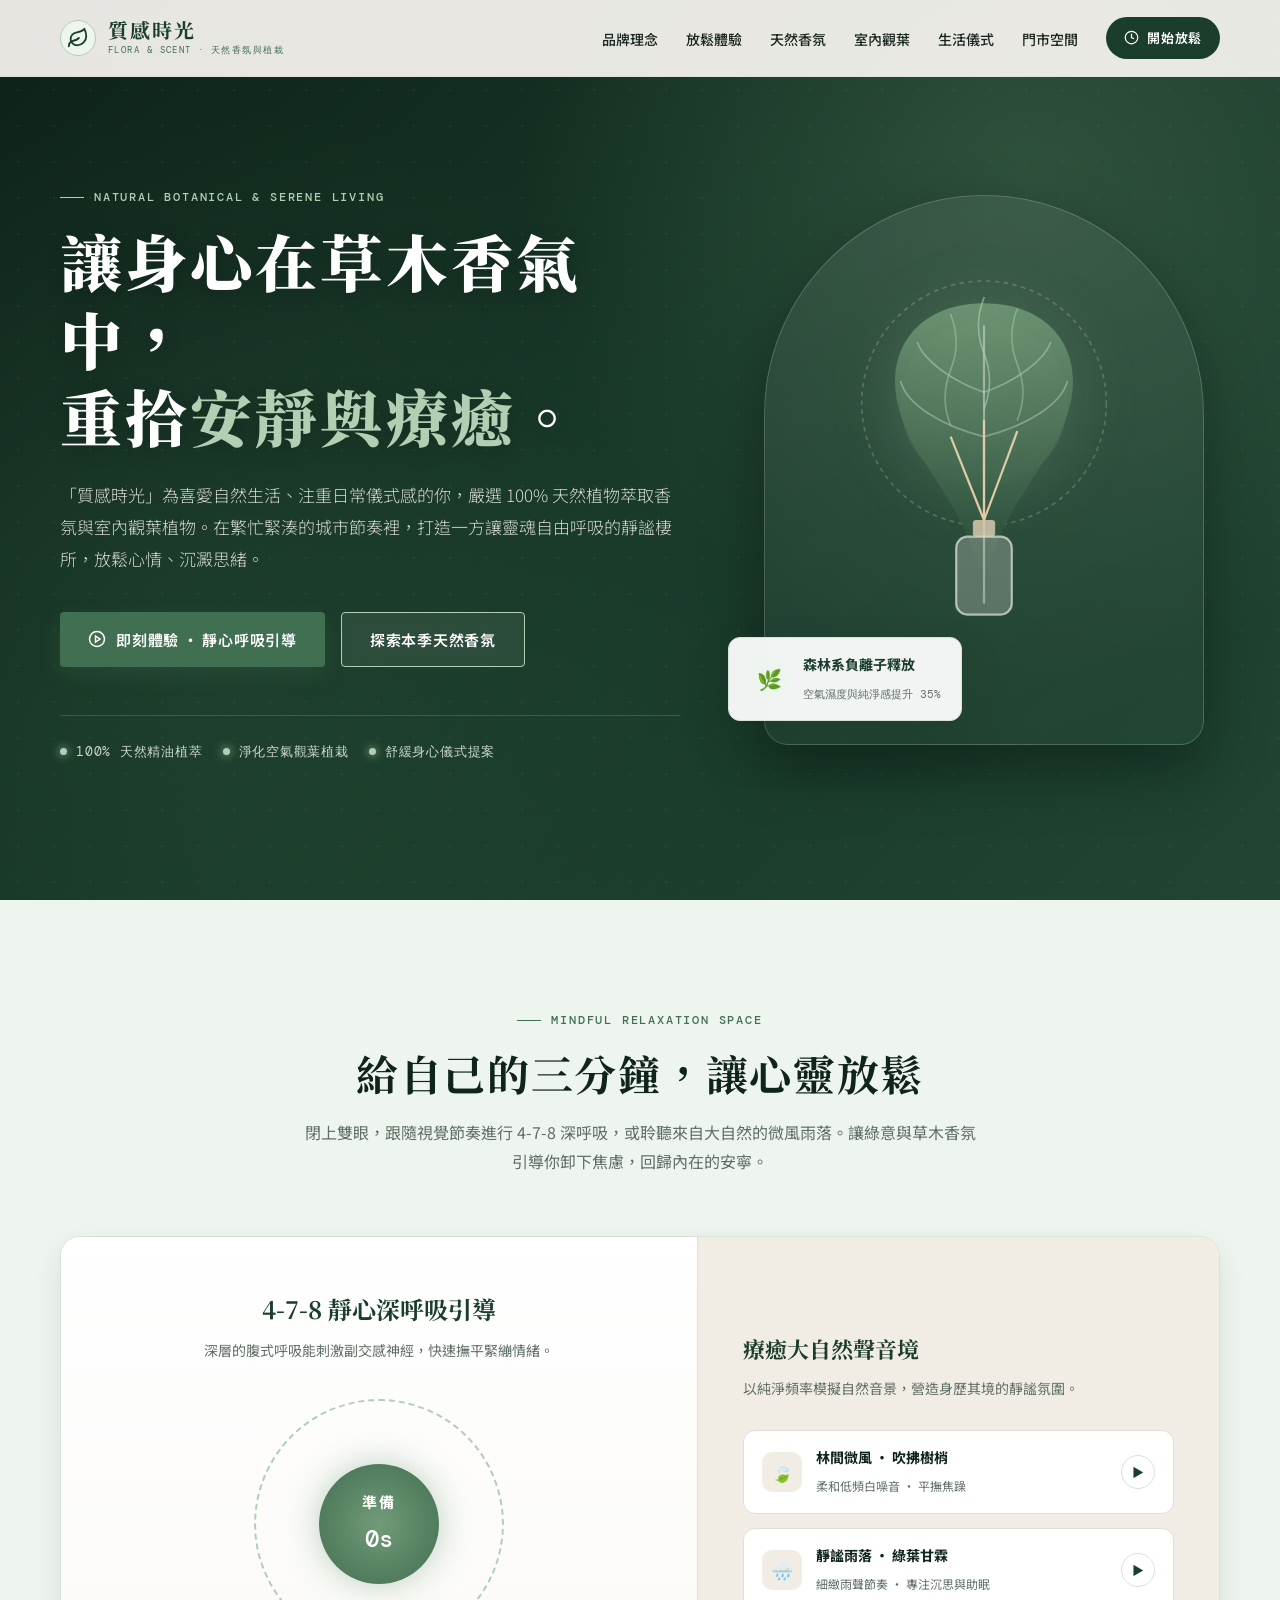
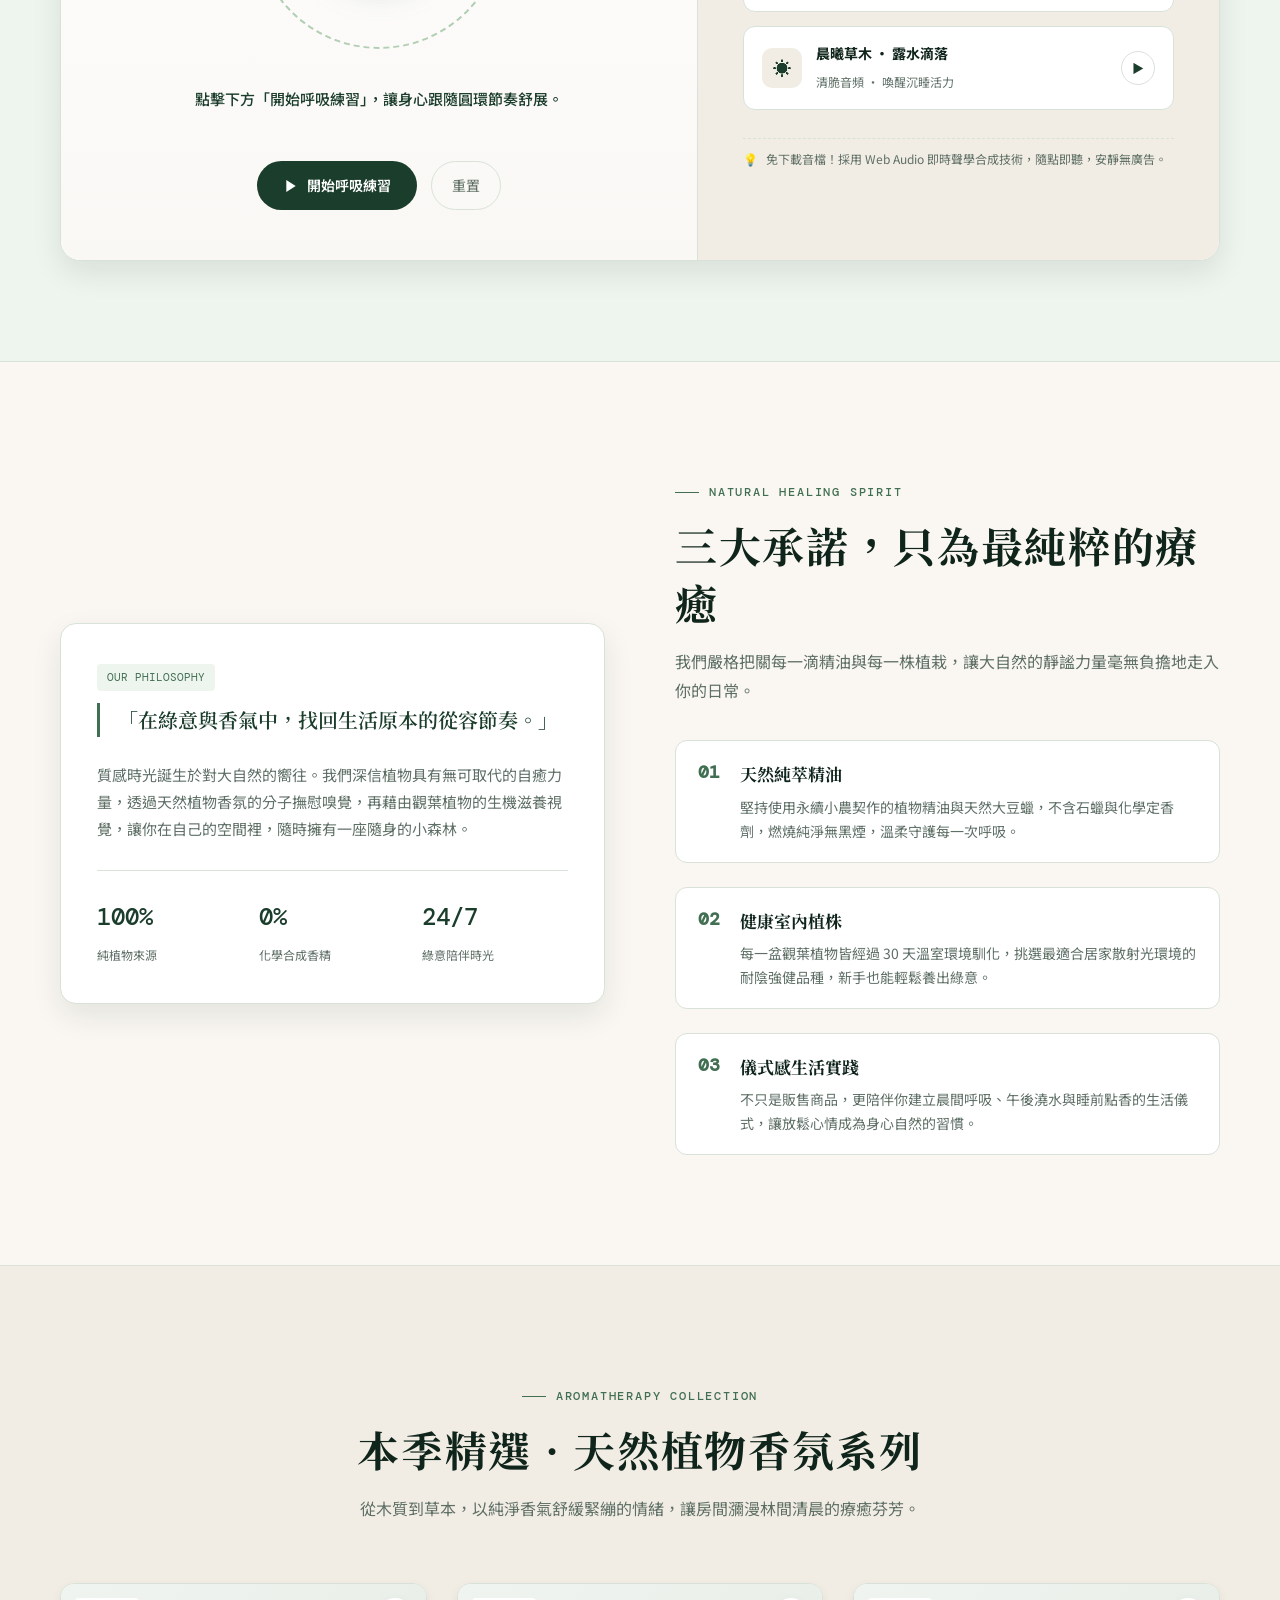
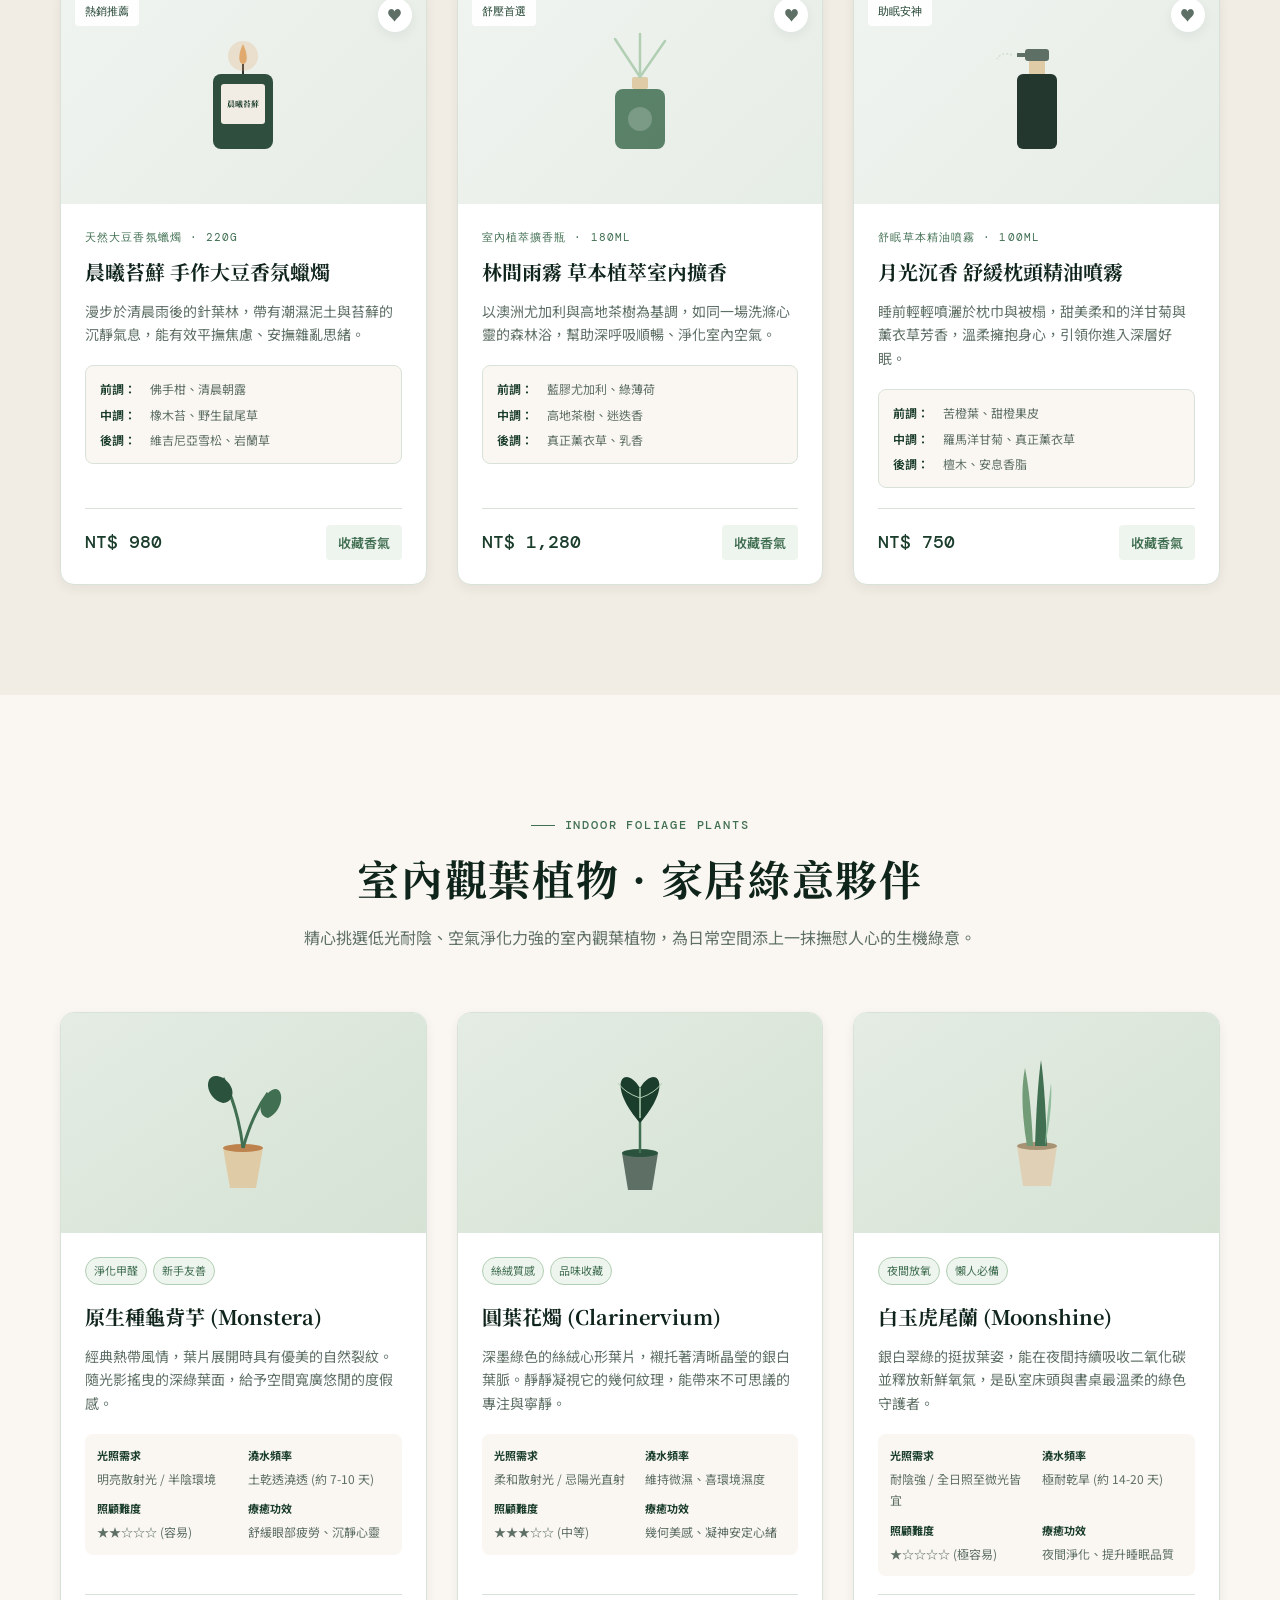
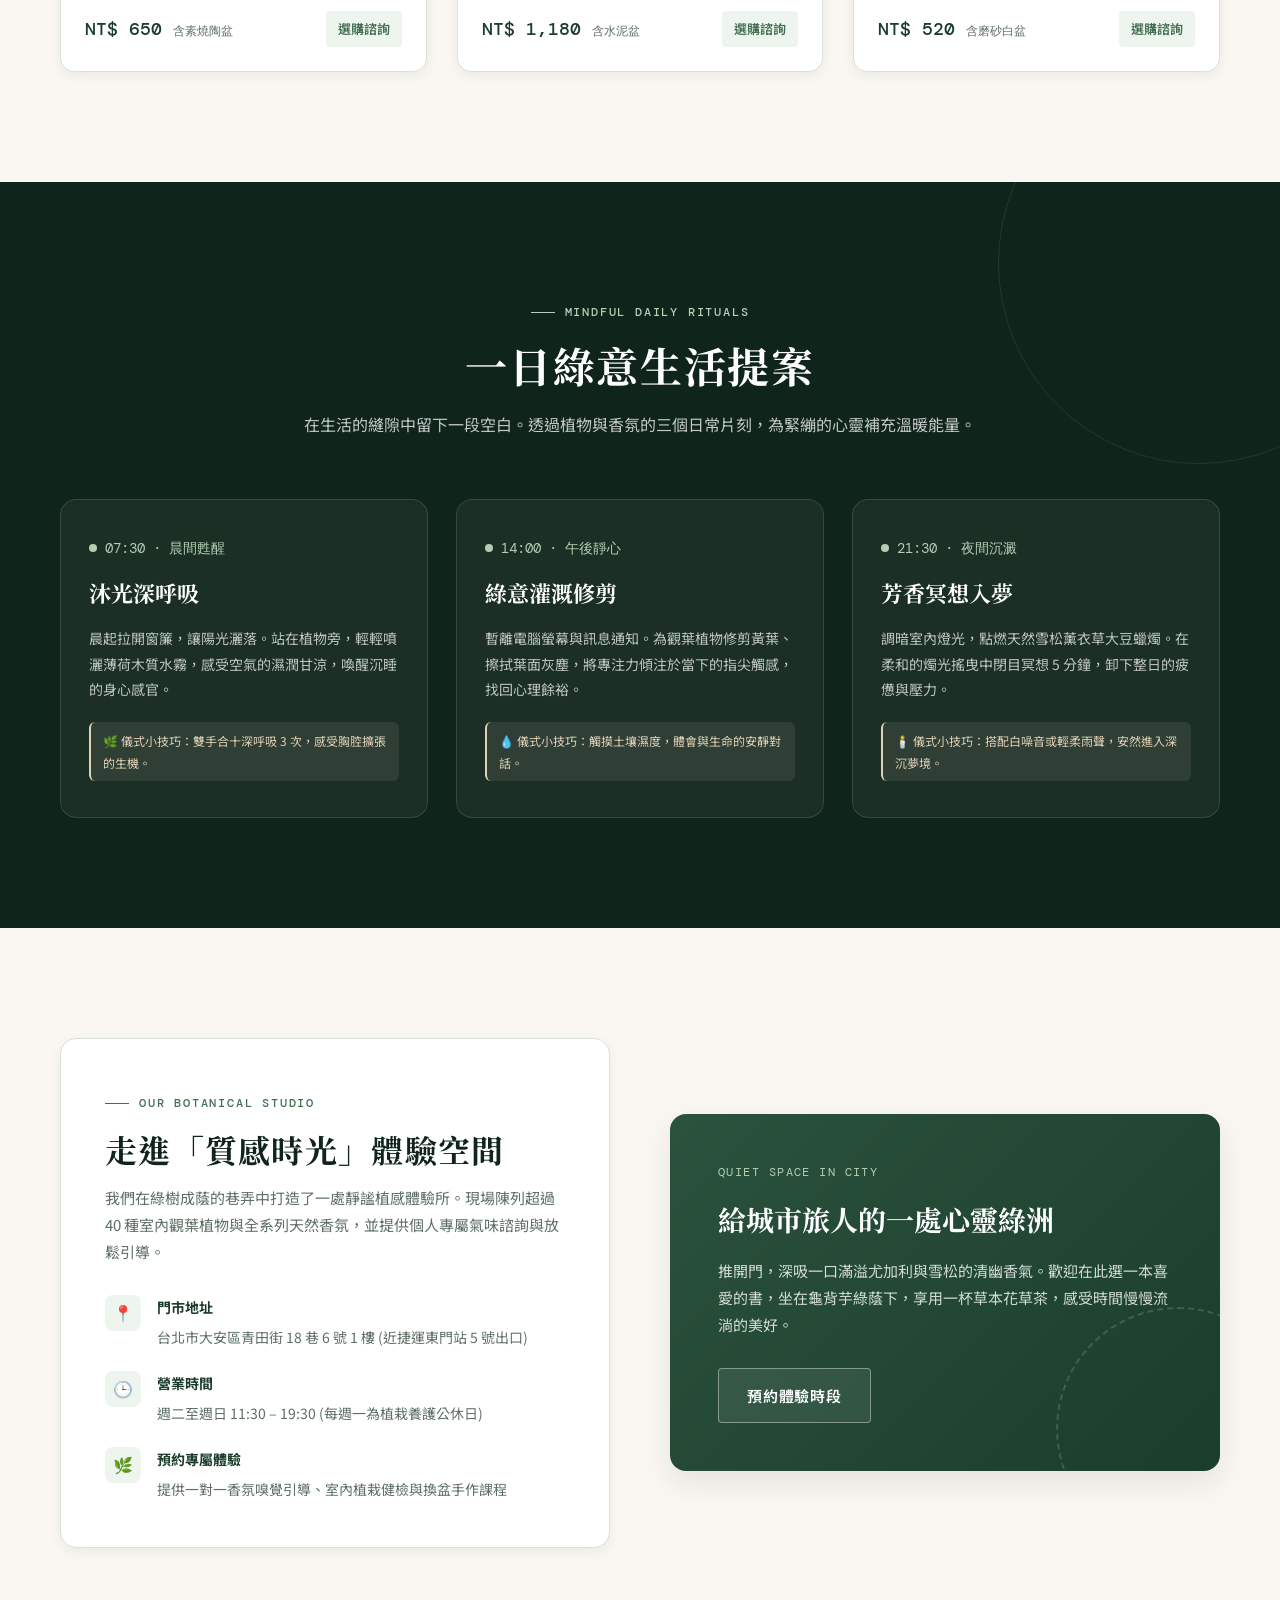
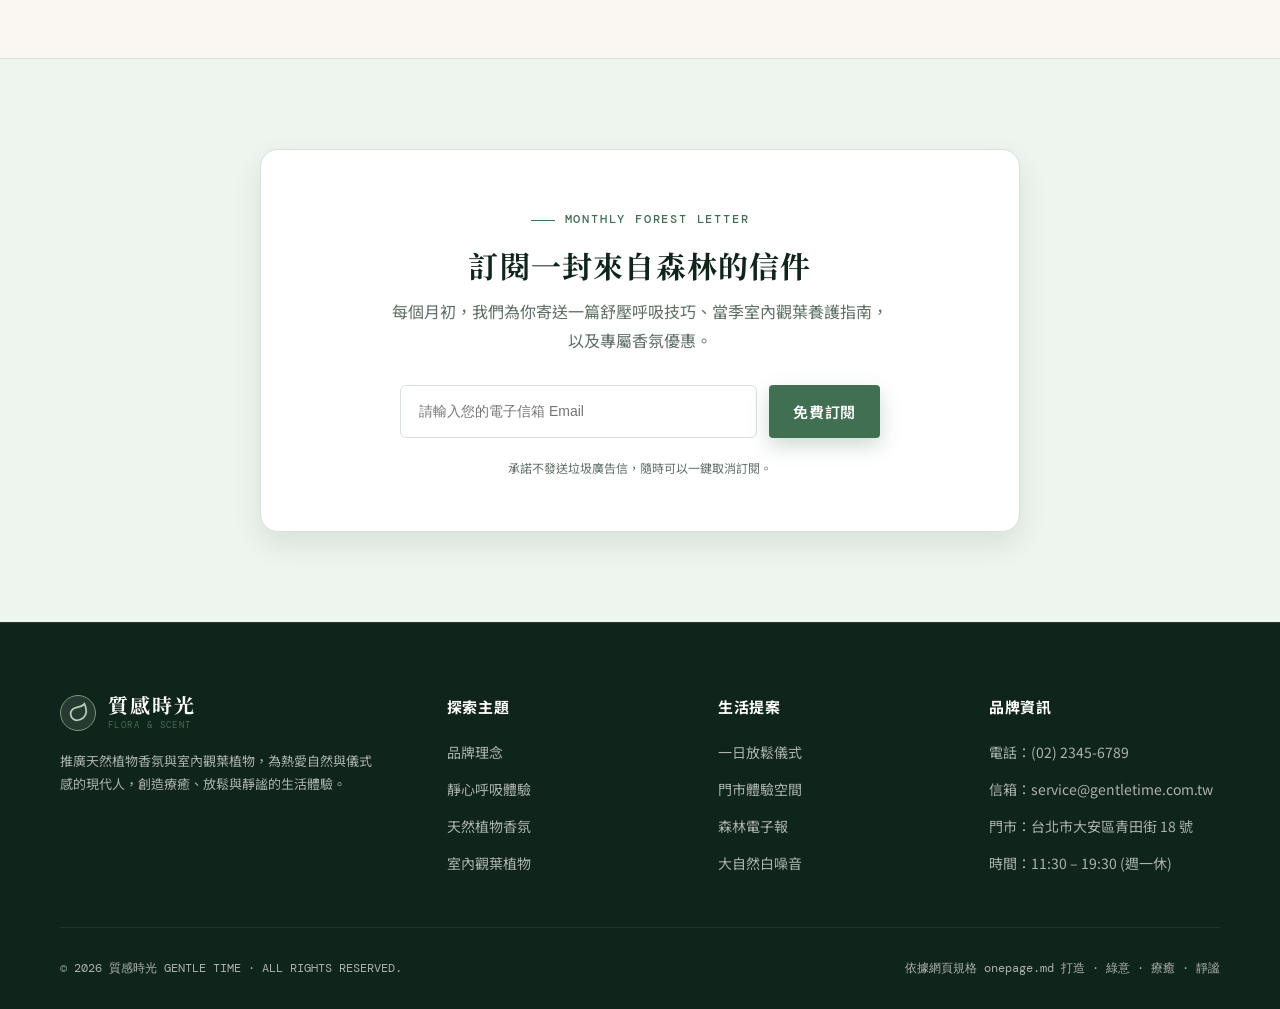
==== commit 1af8326d: "Implement code changes to enhance functionality and improve performance" ====
--- a/onepage/index.html
+++ b/onepage/index.html
@@ -3,741 +3,2527 @@
 <head>
   <meta charset="UTF-8">
   <meta name="viewport" content="width=device-width, initial-scale=1.0">
-  <meta name="description" content="藍天咖啡，為手沖咖啡愛好者挑選當季精品咖啡豆，讓每一杯都清澈、明亮、值得細品。">
-  <title>藍天咖啡｜讓風味，慢慢抵達</title>
+  <meta name="description" content="質感時光｜推廣天然植物香氛與室內觀葉植物。專為嚮往大自然、注重生活儀式感的你打造，在草木香氣與綠意環繞中舒緩壓力、放鬆心情。">
+  <title>質感時光｜天然植物香氛與室內觀葉植物 · 療癒靜謐的放鬆生活</title>
   <link rel="preconnect" href="https://fonts.googleapis.com">
   <link rel="preconnect" href="https://fonts.gstatic.com" crossorigin>
-  <link href="https://fonts.googleapis.com/css2?family=Noto+Sans+TC:wght@400;500;600;700&family=Noto+Serif+TC:wght@500;600;700;900&family=Playfair+Display:ital,wght@0,600;0,700;1,600&display=swap" rel="stylesheet">
+  <link href="https://fonts.googleapis.com/css2?family=DM+Mono:ital,wght@0,400;0,500;1,400&family=Noto+Sans+TC:wght@300;400;500;700&family=Noto+Serif+TC:wght@500;600;700;900&display=swap" rel="stylesheet">
   <style>
     :root {
-      --navy: #062742;
-      --blue: #0c5b95;
-      --sky: #75c6e8;
-      --mist: #eaf5f7;
-      --cream: #fbfaf6;
-      --ink: #122534;
-      --muted: #607482;
-      --line: #d7e4e8;
-      --sand: #e5b66b;
-      --shadow: 0 18px 50px rgba(6, 39, 66, .13);
-    }
-
-    * { box-sizing: border-box; }
-    html { scroll-behavior: smooth; }
+      --forest-deep: #0f241a;
+      --forest: #1b3d2c;
+      --forest-mid: #2a523d;
+      --moss: #416f52;
+      --sage: #729b78;
+      --leaf-light: #b2cfb4;
+      --mint-mist: #eef4ee;
+      --cream: #faf7f2;
+      --paper: #f2ede4;
+      --sand: #e0d0b6;
+      --amber: #bd824d;
+      --ink: #1a2720;
+      --muted: #5e6f65;
+      --line: #d8e2d8;
+      --shadow-sm: 0 4px 12px rgba(15, 36, 26, 0.06);
+      --shadow-md: 0 12px 30px rgba(15, 36, 26, 0.09);
+      --shadow-lg: 0 24px 50px rgba(15, 36, 26, 0.14);
+      --transition: all 0.3s cubic-bezier(0.25, 0.8, 0.25, 1);
+    }
+
+    * {
+      box-sizing: border-box;
+      margin: 0;
+      padding: 0;
+    }
+
+    html {
+      scroll-behavior: smooth;
+    }
+
     body {
-      margin: 0;
-      background: var(--cream);
+      background-color: var(--cream);
       color: var(--ink);
-      font-family: "Noto Sans TC", sans-serif;
+      font-family: "Noto Sans TC", -apple-system, BlinkMacSystemFont, "Segoe UI", Roboto, sans-serif;
       font-size: 16px;
-      line-height: 1.7;
-    }
-    a { color: inherit; text-decoration: none; }
-    button, input { font: inherit; }
-    button { cursor: pointer; }
-    :focus-visible { outline: 3px solid var(--sky); outline-offset: 4px; }
-
-    .wrap { width: min(1120px, calc(100% - 48px)); margin-inline: auto; }
-    .eyebrow {
+      line-height: 1.8;
+      -webkit-font-smoothing: antialiased;
+      overflow-x: hidden;
+    }
+
+    a {
+      color: inherit;
+      text-decoration: none;
+      transition: var(--transition);
+    }
+
+    button {
+      font: inherit;
+      cursor: pointer;
+      border: none;
+      background: none;
+      transition: var(--transition);
+    }
+
+    img, svg {
+      display: block;
+      max-width: 100%;
+    }
+
+    .container {
+      width: min(1160px, calc(100% - 48px));
+      margin: 0 auto;
+    }
+
+    .serif {
+      font-family: "Noto Serif TC", serif;
+    }
+
+    .mono {
+      font-family: "DM Mono", monospace;
+    }
+
+    /* 頂部導覽列 Header */
+    .site-header {
+      position: fixed;
+      top: 0;
+      left: 0;
+      width: 100%;
+      z-index: 100;
+      background: rgba(250, 247, 242, 0.92);
+      backdrop-filter: blur(12px);
+      -webkit-backdrop-filter: blur(12px);
+      border-bottom: 1px solid rgba(216, 226, 216, 0.6);
+      transition: var(--transition);
+    }
+
+    .site-header.scrolled {
+      box-shadow: var(--shadow-sm);
+      background: rgba(250, 247, 242, 0.98);
+    }
+
+    .nav-bar {
+      display: flex;
+      align-items: center;
+      justify-content: space-between;
+      height: 76px;
+    }
+
+    .brand-logo {
       display: flex;
       align-items: center;
       gap: 12px;
-      margin: 0 0 18px;
-      color: var(--blue);
-      font-size: 11px;
+      color: var(--forest);
+    }
+
+    .brand-icon {
+      width: 36px;
+      height: 36px;
+      border-radius: 50%;
+      background: var(--mint-mist);
+      border: 1px solid var(--leaf-light);
+      display: grid;
+      place-items: center;
+      color: var(--forest);
+    }
+
+    .brand-name {
+      font-family: "Noto Serif TC", serif;
+      font-size: 20px;
       font-weight: 700;
-      letter-spacing: .18em;
-    }
-    .eyebrow::before { width: 28px; height: 1px; background: currentColor; content: ""; }
-    .section-title {
-      margin: 0;
-      font-family: "Noto Serif TC", serif;
-      font-size: clamp(30px, 4vw, 46px);
-      font-weight: 700;
-      letter-spacing: .045em;
-      line-height: 1.28;
-    }
-    .accent { color: var(--blue); }
-    .section-copy { margin: 18px 0 0; color: var(--muted); }
-    .button, .text-link {
+      letter-spacing: 0.1em;
+      line-height: 1.2;
+    }
+
+    .brand-sub {
+      display: block;
+      font-family: "DM Mono", monospace;
+      font-size: 9px;
+      color: var(--moss);
+      letter-spacing: 0.16em;
+      text-transform: uppercase;
+    }
+
+    .nav-menu {
+      display: flex;
+      align-items: center;
+      gap: 28px;
+      list-style: none;
+    }
+
+    .nav-link {
+      font-size: 14px;
+      font-weight: 500;
+      color: var(--ink);
+      position: relative;
+      padding: 6px 0;
+    }
+
+    .nav-link::after {
+      content: "";
+      position: absolute;
+      bottom: 0;
+      left: 0;
+      width: 0;
+      height: 2px;
+      background: var(--moss);
+      transition: width 0.25s ease;
+    }
+
+    .nav-link:hover::after,
+    .nav-link:focus-visible::after {
+      width: 100%;
+    }
+
+    .btn-relax-nav {
+      display: inline-flex;
+      align-items: center;
+      gap: 8px;
+      padding: 9px 18px;
+      border-radius: 30px;
+      background: var(--forest);
+      color: #fff;
+      font-size: 13px;
+      font-weight: 600;
+      letter-spacing: 0.05em;
+    }
+
+    .btn-relax-nav:hover {
+      background: var(--forest-mid);
+      transform: translateY(-2px);
+      box-shadow: 0 4px 12px rgba(27, 61, 44, 0.25);
+    }
+
+    .mobile-menu-btn {
+      display: none;
+      font-size: 24px;
+      color: var(--forest);
+      background: none;
+      padding: 8px;
+    }
+
+    /* 通用按鈕元件 */
+    .btn {
       display: inline-flex;
       align-items: center;
       justify-content: center;
-      min-height: 50px;
-      padding: 11px 23px;
-      border: 1px solid transparent;
-      border-radius: 2px;
+      gap: 10px;
+      padding: 13px 28px;
+      border-radius: 4px;
+      font-size: 15px;
+      font-weight: 600;
+      letter-spacing: 0.05em;
+      transition: var(--transition);
+    }
+
+    .btn-primary {
+      background: var(--moss);
+      color: #fff;
+      box-shadow: 0 8px 20px rgba(65, 111, 82, 0.25);
+    }
+
+    .btn-primary:hover {
+      background: var(--forest-mid);
+      transform: translateY(-2px);
+      box-shadow: 0 12px 25px rgba(42, 82, 61, 0.3);
+    }
+
+    .btn-outline {
+      border: 1px solid var(--leaf-light);
+      color: #fff;
+      background: rgba(255, 255, 255, 0.08);
+      backdrop-filter: blur(4px);
+    }
+
+    .btn-outline:hover {
+      background: rgba(255, 255, 255, 0.2);
+      border-color: #fff;
+      transform: translateY(-2px);
+    }
+
+    .btn-secondary {
+      background: var(--paper);
+      color: var(--forest);
+      border: 1px solid var(--line);
+    }
+
+    .btn-secondary:hover {
+      background: var(--mint-mist);
+      border-color: var(--sage);
+      transform: translateY(-2px);
+    }
+
+    .eyebrow {
+      display: inline-flex;
+      align-items: center;
+      gap: 10px;
+      font-family: "DM Mono", monospace;
+      font-size: 12px;
+      letter-spacing: 0.15em;
+      text-transform: uppercase;
+      font-weight: 500;
+      margin-bottom: 14px;
+      color: var(--moss);
+    }
+
+    .eyebrow::before {
+      content: "";
+      width: 24px;
+      height: 1px;
+      background: currentColor;
+    }
+
+    .section-header {
+      text-align: center;
+      max-width: 680px;
+      margin: 0 auto 60px;
+    }
+
+    .section-title {
+      font-size: clamp(28px, 3.8vw, 42px);
+      font-weight: 700;
+      color: var(--forest-deep);
+      line-height: 1.35;
+      letter-spacing: 0.04em;
+    }
+
+    .section-desc {
+      margin-top: 16px;
+      color: var(--muted);
+      font-size: 16px;
+      line-height: 1.8;
+    }
+
+    /* 英雄區塊 Hero Section */
+    .hero {
+      position: relative;
+      min-height: 100vh;
+      background: radial-gradient(circle at 80% 20%, rgba(114, 155, 120, 0.25), transparent 40%),
+                  radial-gradient(circle at 15% 75%, rgba(65, 111, 82, 0.2), transparent 45%),
+                  linear-gradient(135deg, #0e2218 0%, #173727 50%, #204633 100%);
+      color: #fff;
+      display: flex;
+      align-items: center;
+      padding-top: 100px;
+      padding-bottom: 60px;
+      overflow: hidden;
+    }
+
+    .hero-particles {
+      position: absolute;
+      inset: 0;
+      background-image: radial-gradient(rgba(178, 207, 180, 0.12) 1px, transparent 1px);
+      background-size: 36px 36px;
+      opacity: 0.6;
+      pointer-events: none;
+    }
+
+    .hero-grid {
+      display: grid;
+      grid-template-columns: 1.15fr 0.85fr;
+      gap: 50px;
+      align-items: center;
+      position: relative;
+      z-index: 2;
+    }
+
+    .hero-content {
+      max-width: 620px;
+    }
+
+    .hero .eyebrow {
+      color: var(--leaf-light);
+    }
+
+    .hero-title {
+      font-size: clamp(38px, 5.2vw, 62px);
+      font-weight: 900;
+      line-height: 1.25;
+      letter-spacing: 0.05em;
+      margin-bottom: 24px;
+      text-shadow: 0 4px 20px rgba(0, 0, 0, 0.2);
+    }
+
+    .hero-title em {
+      font-style: normal;
+      color: var(--leaf-light);
+      position: relative;
+    }
+
+    .hero-desc {
+      font-size: 17px;
+      line-height: 1.9;
+      color: rgba(250, 247, 242, 0.84);
+      margin-bottom: 36px;
+      font-weight: 300;
+    }
+
+    .hero-actions {
+      display: flex;
+      flex-wrap: wrap;
+      gap: 16px;
+      margin-bottom: 48px;
+    }
+
+    .hero-badges {
+      display: flex;
+      flex-wrap: wrap;
+      gap: 20px;
+      padding-top: 24px;
+      border-top: 1px solid rgba(255, 255, 255, 0.15);
+    }
+
+    .hero-badge-item {
+      display: flex;
+      align-items: center;
+      gap: 9px;
+      font-size: 13px;
+      color: rgba(255, 255, 255, 0.78);
+      font-family: "DM Mono", monospace;
+      letter-spacing: 0.06em;
+    }
+
+    .badge-dot {
+      width: 7px;
+      height: 7px;
+      border-radius: 50%;
+      background: var(--leaf-light);
+      box-shadow: 0 0 10px var(--leaf-light);
+    }
+
+    /* Hero 右側意境插畫 Visual Artwork */
+    .hero-visual-card {
+      position: relative;
+      display: flex;
+      justify-content: center;
+      align-items: center;
+    }
+
+    .artwork-frame {
+      width: 100%;
+      max-width: 440px;
+      aspect-ratio: 4 / 5;
+      background: linear-gradient(160deg, rgba(255, 255, 255, 0.08) 0%, rgba(255, 255, 255, 0.02) 100%);
+      border: 1px solid rgba(255, 255, 255, 0.18);
+      border-radius: 220px 220px 24px 24px;
+      padding: 30px;
+      position: relative;
+      overflow: hidden;
+      box-shadow: 0 25px 60px rgba(0, 0, 0, 0.35);
+      backdrop-filter: blur(8px);
+    }
+
+    .artwork-aura {
+      position: absolute;
+      top: 15%;
+      left: 50%;
+      transform: translateX(-50%);
+      width: 240px;
+      height: 240px;
+      border-radius: 50%;
+      background: radial-gradient(circle, rgba(178, 207, 180, 0.3) 0%, rgba(65, 111, 82, 0.05) 70%, transparent 100%);
+      filter: blur(20px);
+      animation: pulseAura 6s ease-in-out infinite alternate;
+    }
+
+    @keyframes pulseAura {
+      0% { transform: translateX(-50%) scale(0.9); opacity: 0.6; }
+      100% { transform: translateX(-50%) scale(1.15); opacity: 0.95; }
+    }
+
+    .artwork-svg {
+      width: 100%;
+      height: 100%;
+      position: relative;
+      z-index: 2;
+    }
+
+    .floating-card {
+      position: absolute;
+      bottom: 24px;
+      left: -20px;
+      background: rgba(255, 255, 255, 0.94);
+      color: var(--forest-deep);
+      padding: 14px 20px;
+      border-radius: 12px;
+      box-shadow: var(--shadow-lg);
+      backdrop-filter: blur(10px);
+      display: flex;
+      align-items: center;
+      gap: 14px;
+      animation: floatCard 4s ease-in-out infinite alternate;
+      border: 1px solid var(--line);
+    }
+
+    @keyframes floatCard {
+      0% { transform: translateY(0); }
+      100% { transform: translateY(-8px); }
+    }
+
+    .floating-card-icon {
+      width: 40px;
+      height: 40px;
+      border-radius: 50%;
+      background: var(--mint-mist);
+      color: var(--moss);
+      display: grid;
+      place-items: center;
+      font-size: 20px;
+    }
+
+    .floating-card-text b {
+      display: block;
+      font-size: 14px;
+      color: var(--forest);
+    }
+
+    .floating-card-text span {
+      font-size: 11px;
+      color: var(--muted);
+      font-family: "DM Mono", monospace;
+    }
+
+    /* 沉浸式放鬆專區 Relax Zone (核心功能) */
+    .relax-zone {
+      padding: 100px 0;
+      background: var(--mint-mist);
+      position: relative;
+      border-bottom: 1px solid var(--line);
+    }
+
+    .relax-wrapper {
+      background: #fff;
+      border-radius: 20px;
+      border: 1px solid var(--line);
+      box-shadow: var(--shadow-md);
+      overflow: hidden;
+      display: grid;
+      grid-template-columns: 1.1fr 0.9fr;
+    }
+
+    /* 呼吸練習室 */
+    .breath-room {
+      padding: 50px 45px;
+      display: flex;
+      flex-direction: column;
+      align-items: center;
+      text-align: center;
+      background: linear-gradient(180deg, #ffffff 0%, #faf8f5 100%);
+      border-right: 1px solid var(--line);
+    }
+
+    .breath-header h3 {
+      font-size: 24px;
+      color: var(--forest);
+      margin-bottom: 8px;
+    }
+
+    .breath-header p {
+      color: var(--muted);
+      font-size: 14px;
+      max-width: 380px;
+    }
+
+    .breath-canvas-container {
+      position: relative;
+      width: 250px;
+      height: 250px;
+      margin: 36px 0;
+      display: grid;
+      place-items: center;
+    }
+
+    .breath-outer-circle {
+      position: absolute;
+      width: 100%;
+      height: 100%;
+      border-radius: 50%;
+      border: 2px dashed var(--leaf-light);
+      animation: rotateSlow 40s linear infinite;
+    }
+
+    @keyframes rotateSlow {
+      from { transform: rotate(0deg); }
+      to { transform: rotate(360deg); }
+    }
+
+    .breath-circle {
+      width: 120px;
+      height: 120px;
+      border-radius: 50%;
+      background: radial-gradient(circle, var(--sage) 0%, var(--moss) 100%);
+      box-shadow: 0 0 35px rgba(114, 155, 120, 0.45);
+      display: flex;
+      flex-direction: column;
+      align-items: center;
+      justify-content: center;
+      color: #fff;
+      transition: transform 4s ease-in-out, background 1s ease;
+      position: relative;
+      z-index: 2;
+    }
+
+    .breath-circle.inhale {
+      transform: scale(1.7);
+      background: radial-gradient(circle, #8fbf96 0%, var(--moss) 100%);
+      box-shadow: 0 0 50px rgba(143, 191, 150, 0.65);
+    }
+
+    .breath-circle.hold {
+      transform: scale(1.7);
+      background: radial-gradient(circle, #7ca884 0%, var(--forest-mid) 100%);
+      box-shadow: 0 0 60px rgba(124, 168, 132, 0.7);
+    }
+
+    .breath-circle.exhale {
+      transform: scale(1);
+      background: radial-gradient(circle, var(--sage) 0%, var(--moss) 100%);
+      box-shadow: 0 0 25px rgba(114, 155, 120, 0.35);
+    }
+
+    .breath-status-label {
+      font-size: 15px;
+      font-weight: 700;
+      letter-spacing: 0.1em;
+    }
+
+    .breath-timer {
+      font-family: "DM Mono", monospace;
+      font-size: 24px;
+      font-weight: 500;
+      margin-top: 2px;
+    }
+
+    .breath-guidance-text {
+      min-height: 52px;
+      font-size: 15px;
+      color: var(--forest);
+      font-weight: 500;
+      margin-bottom: 24px;
+    }
+
+    .breath-controls {
+      display: flex;
+      gap: 14px;
+    }
+
+    .btn-breath-start {
+      padding: 11px 26px;
+      border-radius: 30px;
+      background: var(--forest);
+      color: #fff;
       font-size: 14px;
       font-weight: 600;
-      letter-spacing: .03em;
-      transition: background-color .25s ease, color .25s ease, border-color .25s ease, transform .25s ease;
-    }
-    .button:hover, .text-link:hover { transform: translateY(-2px); }
-    .button-primary { background: var(--sand); color: var(--navy); }
-    .button-primary:hover { background: #f0ca84; }
-    .button-outline { border-color: rgba(255,255,255,.8); color: #fff; }
-    .button-outline:hover { background: #fff; color: var(--navy); }
-
-    .site-header {
-      position: absolute;
-      z-index: 10;
-      top: 0;
-      left: 0;
-      width: 100%;
-      border-bottom: 1px solid rgba(255,255,255,.27);
-    }
-    .navbar {
+      display: inline-flex;
+      align-items: center;
+      gap: 8px;
+    }
+
+    .btn-breath-start:hover {
+      background: var(--forest-mid);
+    }
+
+    .btn-breath-reset {
+      padding: 11px 20px;
+      border-radius: 30px;
+      border: 1px solid var(--line);
+      color: var(--muted);
+      font-size: 14px;
+    }
+
+    .btn-breath-reset:hover {
+      color: var(--forest);
+      border-color: var(--sage);
+    }
+
+    /* 白噪音與自然療癒聲景 */
+    .sound-room {
+      padding: 50px 45px;
+      display: flex;
+      flex-direction: column;
+      justify-content: center;
+      background: var(--paper);
+    }
+
+    .sound-header h3 {
+      font-size: 22px;
+      color: var(--forest);
+      margin-bottom: 8px;
+    }
+
+    .sound-header p {
+      color: var(--muted);
+      font-size: 14px;
+      margin-bottom: 28px;
+    }
+
+    .sound-tracks {
+      display: grid;
+      gap: 14px;
+      margin-bottom: 28px;
+    }
+
+    .sound-track-card {
+      background: #fff;
+      border: 1px solid var(--line);
+      border-radius: 12px;
+      padding: 14px 18px;
       display: flex;
       align-items: center;
       justify-content: space-between;
-      min-height: 78px;
+      cursor: pointer;
+      transition: var(--transition);
+    }
+
+    .sound-track-card:hover {
+      border-color: var(--sage);
+      transform: translateX(4px);
+    }
+
+    .sound-track-card.active {
+      border-color: var(--moss);
+      background: var(--mint-mist);
+      box-shadow: 0 4px 15px rgba(65, 111, 82, 0.12);
+    }
+
+    .sound-info {
+      display: flex;
+      align-items: center;
+      gap: 14px;
+    }
+
+    .sound-icon-box {
+      width: 40px;
+      height: 40px;
+      border-radius: 10px;
+      background: var(--paper);
+      display: grid;
+      place-items: center;
+      color: var(--forest);
+      font-size: 18px;
+      transition: var(--transition);
+    }
+
+    .sound-track-card.active .sound-icon-box {
+      background: var(--forest);
+      color: #fff;
+    }
+
+    .sound-titles b {
+      display: block;
+      font-size: 14px;
+      color: var(--forest-deep);
+    }
+
+    .sound-titles span {
+      font-size: 12px;
+      color: var(--muted);
+    }
+
+    .sound-play-toggle {
+      width: 34px;
+      height: 34px;
+      border-radius: 50%;
+      border: 1px solid var(--line);
+      display: grid;
+      place-items: center;
+      color: var(--forest);
+      font-size: 12px;
+      background: #fff;
+    }
+
+    .sound-track-card.active .sound-play-toggle {
+      background: var(--moss);
+      color: #fff;
+      border-color: var(--moss);
+    }
+
+    .sound-tip {
+      font-size: 12px;
+      color: var(--muted);
+      line-height: 1.6;
+      display: flex;
+      align-items: center;
+      gap: 8px;
+      padding-top: 10px;
+      border-top: 1px dashed var(--line);
+    }
+
+    /* 品牌理念 About Brand */
+    .about-section {
+      padding: 110px 0;
+      background: var(--cream);
+    }
+
+    .about-grid {
+      display: grid;
+      grid-template-columns: 1fr 1fr;
+      gap: 70px;
+      align-items: center;
+    }
+
+    .about-image-wrap {
+      position: relative;
+    }
+
+    .about-card-box {
+      background: #fff;
+      border-radius: 16px;
+      border: 1px solid var(--line);
+      padding: 36px;
+      box-shadow: var(--shadow-md);
+      position: relative;
+      z-index: 2;
+    }
+
+    .about-quote {
+      font-size: 20px;
+      line-height: 1.7;
+      color: var(--forest);
+      font-weight: 600;
+      margin-bottom: 24px;
+      border-left: 3px solid var(--moss);
+      padding-left: 18px;
+    }
+
+    .about-badge-tag {
+      display: inline-block;
+      font-family: "DM Mono", monospace;
+      font-size: 11px;
+      color: var(--moss);
+      background: var(--mint-mist);
+      padding: 4px 10px;
+      border-radius: 4px;
+      margin-bottom: 12px;
+    }
+
+    .about-stats {
+      display: grid;
+      grid-template-columns: repeat(3, 1fr);
+      gap: 16px;
+      margin-top: 28px;
+      padding-top: 24px;
+      border-top: 1px solid var(--line);
+    }
+
+    .stat-item b {
+      display: block;
+      font-family: "DM Mono", monospace;
+      font-size: 24px;
+      color: var(--forest);
+      font-weight: 500;
+    }
+
+    .stat-item span {
+      font-size: 12px;
+      color: var(--muted);
+    }
+
+    .pillars-list {
+      display: grid;
       gap: 24px;
-    }
-    .brand { display: inline-flex; align-items: center; gap: 10px; color: #fff; }
-    .brand-mark {
+      margin-top: 36px;
+    }
+
+    .pillar-card {
+      display: flex;
+      gap: 20px;
+      padding: 18px 22px;
+      background: #fff;
+      border-radius: 12px;
+      border: 1px solid var(--line);
+      transition: var(--transition);
+    }
+
+    .pillar-card:hover {
+      border-color: var(--sage);
+      box-shadow: var(--shadow-sm);
+      transform: translateY(-2px);
+    }
+
+    .pillar-num {
+      font-family: "DM Mono", monospace;
+      font-size: 18px;
+      font-weight: 700;
+      color: var(--moss);
+      line-height: 1;
+      padding-top: 4px;
+    }
+
+    .pillar-content h4 {
+      font-size: 17px;
+      color: var(--forest-deep);
+      margin-bottom: 6px;
+    }
+
+    .pillar-content p {
+      font-size: 14px;
+      color: var(--muted);
+      line-height: 1.7;
+    }
+
+    /* 香氛產品專區 Scent Collection */
+    .scent-section {
+      padding: 110px 0;
+      background: var(--paper);
+      border-top: 1px solid var(--line);
+    }
+
+    .products-grid {
       display: grid;
-      width: 29px;
-      height: 29px;
+      grid-template-columns: repeat(3, 1fr);
+      gap: 30px;
+    }
+
+    .product-card {
+      background: #fff;
+      border-radius: 14px;
+      border: 1px solid var(--line);
+      overflow: hidden;
+      box-shadow: var(--shadow-sm);
+      display: flex;
+      flex-direction: column;
+      transition: var(--transition);
+    }
+
+    .product-card:hover {
+      transform: translateY(-6px);
+      box-shadow: var(--shadow-lg);
+      border-color: var(--leaf-light);
+    }
+
+    .product-visual {
+      height: 220px;
+      background: linear-gradient(135deg, #f0f4f0 0%, #e6ece6 100%);
+      display: grid;
       place-items: center;
-      border: 1px solid var(--sky);
+      position: relative;
+      overflow: hidden;
+    }
+
+    .product-tag {
+      position: absolute;
+      top: 14px;
+      left: 14px;
+      font-family: "DM Mono", monospace;
+      font-size: 11px;
+      background: rgba(255, 255, 255, 0.9);
+      color: var(--forest);
+      padding: 4px 10px;
+      border-radius: 4px;
+      font-weight: 500;
+    }
+
+    .product-like-btn {
+      position: absolute;
+      top: 14px;
+      right: 14px;
+      width: 34px;
+      height: 34px;
       border-radius: 50%;
-      color: var(--sky);
-      font-family: "Playfair Display", serif;
-      font-size: 17px;
-      line-height: 1;
-    }
-    .brand-copy { display: grid; line-height: 1.1; }
-    .brand-copy strong { font-size: 14px; font-weight: 600; letter-spacing: .08em; }
-    .brand-copy small { margin-top: 4px; color: var(--sky); font-size: 8px; letter-spacing: .15em; }
-    .nav-links { display: flex; align-items: center; gap: 25px; }
-    .nav-links a { position: relative; color: rgba(255,255,255,.92); font-size: 13px; font-weight: 500; white-space: nowrap; }
-    .nav-links a:not(.nav-cta)::after {
+      background: #fff;
+      display: grid;
+      place-items: center;
+      box-shadow: var(--shadow-sm);
+      color: var(--muted);
+      font-size: 15px;
+    }
+
+    .product-like-btn.liked {
+      color: #e05a47;
+    }
+
+    .product-body {
+      padding: 24px;
+      display: flex;
+      flex-direction: column;
+      flex-grow: 1;
+    }
+
+    .product-category {
+      font-family: "DM Mono", monospace;
+      font-size: 11px;
+      color: var(--moss);
+      letter-spacing: 0.1em;
+      margin-bottom: 6px;
+    }
+
+    .product-title {
+      font-size: 20px;
+      font-weight: 700;
+      color: var(--forest-deep);
+      margin-bottom: 10px;
+    }
+
+    .product-desc {
+      font-size: 14px;
+      color: var(--muted);
+      line-height: 1.7;
+      margin-bottom: 18px;
+    }
+
+    .notes-box {
+      background: var(--cream);
+      padding: 12px 14px;
+      border-radius: 8px;
+      margin-bottom: 20px;
+      font-size: 12px;
+      border: 1px solid var(--line);
+    }
+
+    .notes-row {
+      display: flex;
+      gap: 8px;
+      margin-bottom: 4px;
+    }
+
+    .notes-row:last-child {
+      margin-bottom: 0;
+    }
+
+    .notes-label {
+      color: var(--forest);
+      font-weight: 600;
+      min-width: 42px;
+    }
+
+    .notes-val {
+      color: var(--muted);
+    }
+
+    .product-footer {
+      margin-top: auto;
+      display: flex;
+      align-items: center;
+      justify-content: space-between;
+      padding-top: 16px;
+      border-top: 1px solid var(--line);
+    }
+
+    .product-price {
+      font-family: "DM Mono", monospace;
+      font-size: 18px;
+      font-weight: 500;
+      color: var(--forest);
+    }
+
+    .btn-card-action {
+      font-size: 13px;
+      font-weight: 600;
+      color: var(--moss);
+      padding: 6px 12px;
+      border-radius: 4px;
+      background: var(--mint-mist);
+    }
+
+    .btn-card-action:hover {
+      background: var(--forest);
+      color: #fff;
+    }
+
+    /* 觀葉植物專區 Plants Collection */
+    .plants-section {
+      padding: 110px 0;
+      background: var(--cream);
+    }
+
+    .plants-grid {
+      display: grid;
+      grid-template-columns: repeat(3, 1fr);
+      gap: 30px;
+    }
+
+    .plant-card {
+      background: #fff;
+      border-radius: 14px;
+      border: 1px solid var(--line);
+      overflow: hidden;
+      box-shadow: var(--shadow-sm);
+      transition: var(--transition);
+      display: flex;
+      flex-direction: column;
+    }
+
+    .plant-card:hover {
+      transform: translateY(-6px);
+      box-shadow: var(--shadow-lg);
+      border-color: var(--sage);
+    }
+
+    .plant-visual {
+      height: 220px;
+      background: linear-gradient(145deg, #e4ece3 0%, #d5e2d4 100%);
+      display: grid;
+      place-items: center;
+      position: relative;
+    }
+
+    .plant-care-tags {
+      display: flex;
+      gap: 6px;
+      margin-bottom: 14px;
+      flex-wrap: wrap;
+    }
+
+    .care-tag {
+      font-size: 11px;
+      padding: 3px 8px;
+      border-radius: 20px;
+      background: var(--mint-mist);
+      color: var(--moss);
+      border: 1px solid var(--leaf-light);
+    }
+
+    .care-indicators {
+      display: grid;
+      grid-template-columns: 1fr 1fr;
+      gap: 10px;
+      background: var(--cream);
+      padding: 12px;
+      border-radius: 8px;
+      margin-bottom: 18px;
+      font-size: 12px;
+    }
+
+    .care-item b {
+      display: block;
+      color: var(--forest);
+      font-size: 11px;
+      margin-bottom: 2px;
+    }
+
+    .care-item span {
+      color: var(--muted);
+    }
+
+    /* 日常生活儀式感提案 Rituals */
+    .rituals-section {
+      padding: 110px 0;
+      background: var(--forest-deep);
+      color: #fff;
+      position: relative;
+      overflow: hidden;
+    }
+
+    .rituals-section::before {
+      content: "";
       position: absolute;
-      right: 0;
-      bottom: -7px;
-      width: 0;
-      height: 1px;
-      background: var(--sky);
+      top: -120px;
+      right: -120px;
+      width: 400px;
+      height: 400px;
+      border-radius: 50%;
+      border: 1px solid rgba(178, 207, 180, 0.12);
+      pointer-events: none;
+    }
+
+    .rituals-section .eyebrow {
+      color: var(--leaf-light);
+    }
+
+    .rituals-section .section-title {
+      color: #fff;
+    }
+
+    .rituals-section .section-desc {
+      color: rgba(255, 255, 255, 0.75);
+    }
+
+    .rituals-timeline {
+      display: grid;
+      grid-template-columns: repeat(3, 1fr);
+      gap: 28px;
+      margin-top: 50px;
+    }
+
+    .ritual-card {
+      background: rgba(255, 255, 255, 0.05);
+      border: 1px solid rgba(255, 255, 255, 0.12);
+      border-radius: 16px;
+      padding: 36px 28px;
+      backdrop-filter: blur(8px);
+      transition: var(--transition);
+      position: relative;
+    }
+
+    .ritual-card:hover {
+      background: rgba(255, 255, 255, 0.08);
+      border-color: var(--leaf-light);
+      transform: translateY(-4px);
+    }
+
+    .ritual-time {
+      font-family: "DM Mono", monospace;
+      font-size: 14px;
+      color: var(--leaf-light);
+      margin-bottom: 12px;
+      display: flex;
+      align-items: center;
+      gap: 8px;
+    }
+
+    .ritual-time::before {
       content: "";
-      transition: width .25s ease;
-    }
-    .nav-links a:not(.nav-cta):hover::after { right: auto; left: 0; width: 100%; }
-    .nav-links .nav-cta { padding: 7px 12px; border: 1px solid rgba(255,255,255,.78); }
-    .nav-links .nav-cta:hover { background: #fff; color: var(--navy); }
-    .menu-toggle { display: none; padding: 4px; border: 0; background: transparent; color: #fff; font-size: 24px; line-height: 1; }
-
-    .hero {
+      width: 8px;
+      height: 8px;
+      border-radius: 50%;
+      background: var(--leaf-light);
+    }
+
+    .ritual-title {
+      font-size: 22px;
+      font-weight: 700;
+      color: #fff;
+      margin-bottom: 14px;
+    }
+
+    .ritual-desc {
+      font-size: 14px;
+      line-height: 1.8;
+      color: rgba(255, 255, 255, 0.72);
+      margin-bottom: 20px;
+    }
+
+    .ritual-tip {
+      font-size: 12px;
+      color: var(--sand);
+      background: rgba(224, 208, 182, 0.1);
+      padding: 8px 12px;
+      border-radius: 6px;
+      border-left: 2px solid var(--sand);
+    }
+
+    /* 門市與空間 Visit & Space */
+    .visit-section {
+      padding: 110px 0;
+      background: var(--cream);
+    }
+
+    .visit-grid {
+      display: grid;
+      grid-template-columns: 1fr 1fr;
+      gap: 60px;
+      align-items: center;
+    }
+
+    .visit-info-box {
+      background: #fff;
+      padding: 44px;
+      border-radius: 16px;
+      border: 1px solid var(--line);
+      box-shadow: var(--shadow-sm);
+    }
+
+    .info-list {
+      display: grid;
+      gap: 20px;
+      margin-top: 30px;
+    }
+
+    .info-item {
+      display: flex;
+      gap: 16px;
+    }
+
+    .info-icon {
+      width: 36px;
+      height: 36px;
+      border-radius: 8px;
+      background: var(--mint-mist);
+      color: var(--forest);
+      display: grid;
+      place-items: center;
+      font-size: 16px;
+      flex-shrink: 0;
+    }
+
+    .info-detail b {
+      display: block;
+      font-size: 14px;
+      color: var(--forest);
+      margin-bottom: 2px;
+    }
+
+    .info-detail span {
+      font-size: 14px;
+      color: var(--muted);
+      line-height: 1.6;
+    }
+
+    .store-visual-box {
+      background: linear-gradient(135deg, var(--forest-mid) 0%, var(--forest) 100%);
+      color: #fff;
+      border-radius: 16px;
+      padding: 48px;
       position: relative;
-      display: flex;
-      min-height: 704px;
       overflow: hidden;
-      align-items: stretch;
-      background:
-        radial-gradient(circle at 85% 26%, rgba(117,198,232,.35) 0, rgba(117,198,232,.08) 18%, transparent 43%),
-        linear-gradient(135deg, #062742 0%, #062742 58%, #0a4168 100%);
+      box-shadow: var(--shadow-md);
+    }
+
+    .store-visual-box::after {
+      content: "";
+      position: absolute;
+      bottom: -80px;
+      right: -80px;
+      width: 240px;
+      height: 240px;
+      border-radius: 50%;
+      border: 2px dashed rgba(255, 255, 255, 0.15);
+    }
+
+    .store-tag {
+      font-family: "DM Mono", monospace;
+      font-size: 12px;
+      letter-spacing: 0.12em;
+      color: var(--leaf-light);
+      margin-bottom: 16px;
+    }
+
+    .store-visual-box h3 {
+      font-size: 28px;
+      line-height: 1.4;
+      margin-bottom: 18px;
+    }
+
+    .store-visual-box p {
+      color: rgba(255, 255, 255, 0.8);
+      font-size: 15px;
+      line-height: 1.8;
+      margin-bottom: 30px;
+    }
+
+    /* 電子報訂閱 Newsletter */
+    .newsletter-section {
+      padding: 90px 0;
+      background: var(--mint-mist);
+      border-top: 1px solid var(--line);
+    }
+
+    .newsletter-card {
+      background: #fff;
+      border-radius: 18px;
+      border: 1px solid var(--line);
+      padding: 50px;
+      text-align: center;
+      max-width: 760px;
+      margin: 0 auto;
+      box-shadow: var(--shadow-md);
+    }
+
+    .newsletter-form {
+      display: flex;
+      gap: 12px;
+      max-width: 480px;
+      margin: 30px auto 14px;
+    }
+
+    .newsletter-input {
+      flex: 1;
+      padding: 13px 18px;
+      border: 1px solid var(--line);
+      border-radius: 6px;
+      font-size: 14px;
+      outline: none;
+      transition: var(--transition);
+    }
+
+    .newsletter-input:focus {
+      border-color: var(--moss);
+      box-shadow: 0 0 0 3px rgba(65, 111, 82, 0.15);
+    }
+
+    .newsletter-privacy {
+      font-size: 12px;
+      color: var(--muted);
+    }
+
+    /* 頁尾 Footer */
+    .site-footer {
+      background: var(--forest-deep);
+      color: rgba(255, 255, 255, 0.65);
+      padding: 70px 0 30px;
+      border-top: 1px solid rgba(255, 255, 255, 0.1);
+      font-size: 14px;
+    }
+
+    .footer-grid {
+      display: grid;
+      grid-template-columns: 1.5fr 1fr 1fr 1fr;
+      gap: 40px;
+      margin-bottom: 50px;
+    }
+
+    .footer-brand .brand-logo {
       color: #fff;
-    }
-    .hero::after {
-      position: absolute;
-      z-index: 0;
-      right: -18vw;
-      bottom: -22vw;
-      width: 50vw;
-      height: 50vw;
-      border: 1px solid rgba(117,198,232,.13);
-      border-radius: 50%;
-      content: "";
-    }
-    .hero-grid {
-      position: relative;
-      z-index: 1;
+      margin-bottom: 16px;
+    }
+
+    .footer-brand .brand-icon {
+      background: rgba(255, 255, 255, 0.1);
+      border-color: var(--sage);
+      color: var(--leaf-light);
+    }
+
+    .footer-desc {
+      line-height: 1.8;
+      font-size: 13px;
+      max-width: 320px;
+    }
+
+    .footer-col h5 {
+      color: #fff;
+      font-size: 15px;
+      margin-bottom: 20px;
+      letter-spacing: 0.05em;
+    }
+
+    .footer-links {
+      list-style: none;
       display: grid;
-      grid-template-columns: 1.02fr .98fr;
-      gap: 45px;
+      gap: 12px;
+    }
+
+    .footer-links a:hover {
+      color: var(--leaf-light);
+    }
+
+    .footer-bottom {
+      padding-top: 30px;
+      border-top: 1px solid rgba(255, 255, 255, 0.08);
+      display: flex;
+      justify-content: space-between;
       align-items: center;
-      padding-top: 122px;
-      padding-bottom: 72px;
-    }
-    .hero-content { max-width: 560px; }
-    .hero .eyebrow { color: var(--sky); }
-    .hero-title {
-      max-width: 540px;
-      margin: 0;
-      font-family: "Noto Serif TC", serif;
-      font-size: clamp(42px, 5.5vw, 68px);
-      font-weight: 700;
-      letter-spacing: .04em;
-      line-height: 1.22;
-    }
-    .hero-title .sky-word { color: var(--sky); }
-    .hero-lede { max-width: 490px; margin: 25px 0 0; color: rgba(255,255,255,.76); }
-    .hero-actions { display: flex; flex-wrap: wrap; gap: 12px; margin-top: 32px; }
-    .hero-meta { margin: 27px 0 0; color: var(--sky); font-size: 10px; font-weight: 700; letter-spacing: .18em; }
-    .scroll-note { display: flex; align-items: center; gap: 10px; margin: 53px 0 0; color: rgba(255,255,255,.55); font-size: 9px; letter-spacing: .18em; }
-    .scroll-note::before { width: 38px; height: 1px; background: rgba(255,255,255,.45); content: ""; }
-
-    /* Hero CSS Illustration */
-    .hero-art {
-      position: relative;
-      width: min(100%, 400px);
-      height: 300px;
-      min-height: 0;
-      margin-left: auto;
-      overflow: visible;
-      aspect-ratio: auto;
-      border: 0;
-      background: transparent;
-      box-shadow: none;
-    }
-    .window-frame {
-      position: absolute;
-      inset: 0;
-      border: 12px solid #e8d4ae;
-      box-shadow: inset 0 0 0 2px rgba(6,39,66,.18), 24px 24px 0 rgba(117,198,232,.13), var(--shadow);
-      background: #75c6e8;
-      overflow: hidden;
-    }
-    .window-frame::before, .window-frame::after {
-      position: absolute;
-      z-index: 2;
-      background: rgba(6,39,66,.25);
-      content: "";
-    }
-    .window-frame::before { top: 0; bottom: 0; left: 49%; width: 4px; }
-    .window-frame::after { top: 46%; right: 0; left: 0; height: 4px; }
-    .sun {
-      position: absolute;
-      top: 16%;
-      right: 17%;
-      width: 77px;
-      height: 77px;
-      border-radius: 50%;
-      background: #fff2be;
-      box-shadow: 0 0 45px 22px rgba(255,228,150,.42);
-    }
-    .mountain {
-      position: absolute;
-      bottom: 28%;
-      width: 75%;
-      height: 36%;
-      clip-path: polygon(0 100%, 35% 15%, 48% 50%, 63% 0, 100% 100%);
-      background: #497b83;
-      opacity: .9;
-    }
-    .mountain.one { left: -12%; }
-    .mountain.two { right: -27%; bottom: 27%; background: #30616b; transform: scaleX(-1); opacity: .75; }
-    .tabletop {
-      position: absolute;
-      z-index: 1;
-      right: -8%;
-      bottom: -7%;
-      left: -8%;
-      height: 33%;
-      background: linear-gradient(#643e2e 0%, #3d251e 100%);
-      transform: perspective(200px) rotateX(10deg);
-    }
-    .chair {
-      position: absolute;
-      z-index: 1;
-      right: 7%;
-      bottom: 18%;
-      width: 100px;
-      height: 112px;
-      border: 12px solid #543126;
-      border-bottom: 0;
-      border-radius: 48px 48px 0 0;
-      opacity: .8;
-    }
-    .chair::after {
-      position: absolute;
-      bottom: -75px;
-      left: 14px;
-      width: 8px;
-      height: 75px;
-      background: #543126;
-      box-shadow: 53px 0 #543126;
-      content: "";
-    }
-    .coffee-vessel {
-      position: absolute;
-      z-index: 3;
-      bottom: 14%;
-      left: 28%;
-      width: 112px;
-      height: 105px;
-    }
-    .coffee-vessel .dripper {
-      position: absolute;
-      top: 0;
-      left: 29px;
-      width: 53px;
-      height: 45px;
-      border: 3px solid #d8e7e1;
-      border-radius: 5px 5px 22px 22px;
-      background: linear-gradient(135deg, rgba(222,246,240,.75), rgba(124,180,181,.2));
-      clip-path: polygon(0 0, 100% 0, 78% 100%, 22% 100%);
-    }
-    .coffee-vessel .carafe {
-      position: absolute;
-      bottom: 0;
-      left: 17px;
-      width: 78px;
-      height: 68px;
-      border: 3px solid #d8e7e1;
-      border-radius: 10px 10px 23px 23px;
-      background: linear-gradient(to top, rgba(56,29,19,.82) 0 38%, rgba(190,228,227,.24) 39%);
-    }
-    .coffee-vessel .carafe::before {
-      position: absolute;
-      top: -20px;
-      left: 24px;
-      width: 26px;
-      height: 22px;
-      border: 3px solid #d8e7e1;
-      border-bottom: 0;
-      border-radius: 50% 50% 0 0;
-      content: "";
-    }
-    .steam {
-      position: absolute;
-      bottom: 59%;
-      left: 49%;
-      width: 23px;
-      height: 58px;
-      border-left: 2px solid rgba(255,255,255,.63);
-      border-radius: 50%;
-      transform: rotate(16deg);
-    }
-    .steam::after {
-      position: absolute;
-      top: -5px;
-      left: 14px;
-      width: 18px;
-      height: 48px;
-      border-right: 2px solid rgba(255,255,255,.44);
-      border-radius: 50%;
-      content: "";
-    }
-    .art-label {
-      position: absolute;
-      z-index: 4;
-      right: -11px;
-      top: 42%;
-      display: grid;
-      gap: 2px;
-      padding: 10px 11px;
-      border-left: 2px solid var(--sand);
-      background: rgba(6,39,66,.86);
+      font-size: 12px;
+      font-family: "DM Mono", monospace;
+    }
+
+    /* 提示彈窗 Toast */
+    .toast-msg {
+      position: fixed;
+      bottom: 30px;
+      right: 30px;
+      background: var(--forest);
       color: #fff;
-    }
-    .art-label strong { font-family: "Playfair Display", serif; font-size: 22px; line-height: 1; }
-    .art-label span { color: var(--sky); font-size: 9px; letter-spacing: .09em; }
-    .art-label small { color: rgba(255,255,255,.72); font-size: 9px; }
-
-    .story { padding: 115px 0 120px; background: #fff; }
-    .story-grid { display: grid; grid-template-columns: .9fr 1.1fr; gap: clamp(45px, 9vw, 105px); align-items: center; }
-    .story-visual { position: relative; min-height: 400px; }
-    .story-seal {
-      display: grid;
-      width: 320px;
-      height: 320px;
-      place-content: center;
-      margin: 0 auto;
-      border: 1px solid var(--sky);
-      border-radius: 50%;
-      background: radial-gradient(circle, #fff 0 55%, #eaf5f7 56% 60%, #fff 61%);
-      color: var(--navy);
-      text-align: center;
-    }
-    .story-seal::before { display: block; margin-bottom: 14px; color: var(--blue); content: "B"; font-family: "Playfair Display", serif; font-size: 73px; line-height: 1; }
-    .story-seal strong { font-family: "Noto Serif TC", serif; font-size: 18px; letter-spacing: .09em; }
-    .story-seal span { margin-top: 10px; color: var(--blue); font-size: 9px; font-weight: 700; letter-spacing: .15em; }
-    .note-card { position: absolute; right: 0; bottom: 0; width: min(225px, 57%); padding: 25px; background: var(--navy); color: #fff; box-shadow: var(--shadow); }
-    .note-card p:first-child { margin: 0; color: var(--sky); font-size: 10px; font-weight: 700; letter-spacing: .16em; }
-    .note-card p:last-child { margin: 12px 0 0; font-family: "Noto Serif TC", serif; font-size: 16px; line-height: 1.65; }
-    .story-content p { margin: 19px 0 0; color: var(--muted); }
-    .story-content p + p { margin-top: 15px; }
-    .underlined-link { display: inline-flex; margin-top: 27px; padding-bottom: 5px; border-bottom: 1px solid var(--blue); color: var(--blue); font-size: 14px; font-weight: 600; transition: gap .2s ease; }
-    .underlined-link:hover { gap: 8px; }
-
-    .coffee { padding: 112px 0 120px; background: var(--mist); }
-    .coffee-heading { display: flex; align-items: end; justify-content: space-between; gap: 32px; margin-bottom: 43px; }
-    .coffee-heading .section-copy { max-width: 365px; }
-    .coffee-grid { display: grid; grid-template-columns: repeat(3, 1fr); gap: 19px; }
-    .coffee-card {
-      position: relative;
-      display: flex;
-      min-height: 384px;
-      overflow: hidden;
-      flex-direction: column;
-      padding: 31px 29px 25px;
-      background: var(--navy);
-      color: #fff;
-      box-shadow: var(--shadow);
-    }
-    .coffee-card:nth-child(2) { background: #106396; }
-    .coffee-card:nth-child(3) { background: #164c68; }
-    .coffee-card::after { position: absolute; right: -73px; bottom: -90px; width: 230px; height: 230px; border: 25px solid rgba(117,198,232,.15); border-radius: 50%; content: ""; }
-    .coffee-card > * { position: relative; z-index: 1; }
-    .bean-no { margin: 0; color: var(--sky); font-family: "Playfair Display", serif; font-size: 14px; font-weight: 600; letter-spacing: .11em; }
-    .origin { margin: 19px 0 5px; color: rgba(255,255,255,.67); font-size: 10px; font-weight: 700; letter-spacing: .13em; }
-    .bean-name { margin: 0; font-family: "Noto Serif TC", serif; font-size: 24px; font-weight: 700; letter-spacing: .04em; line-height: 1.35; }
-    .flavour { margin: 14px 0 0; color: rgba(255,255,255,.79); font-size: 14px; }
-    .coffee-bottom { display: flex; align-items: center; justify-content: space-between; gap: 13px; margin-top: auto; padding-top: 23px; border-top: 1px solid rgba(255,255,255,.22); }
-    .price { font-family: "Playfair Display", serif; font-size: 14px; white-space: nowrap; }
-    .save-button { padding: 5px 0; border: 0; background: transparent; color: #fff; font-size: 13px; font-weight: 600; white-space: nowrap; transition: color .2s ease; }
-    .save-button:hover { color: var(--sand); }
-
-    .brew { padding: 115px 0 120px; background: #fff; }
-    .brew-grid { display: grid; grid-template-columns: .93fr 1.07fr; gap: clamp(44px, 7vw, 90px); align-items: center; }
-    .brew-art { position: relative; min-height: 448px; overflow: hidden; background: linear-gradient(138deg, #eef9fa 0 50%, #d6edf3 50% 100%); }
-    .brew-art::before { position: absolute; top: 33px; left: 30px; width: 70px; height: 35px; border-top: 1px solid var(--sky); border-left: 1px solid var(--sky); content: ""; }
-    .brew-art::after { position: absolute; top: 49px; left: 46px; width: 70px; height: 35px; border-top: 1px solid var(--sky); border-left: 1px solid var(--sky); content: ""; }
-    .pour-rings { position: absolute; top: 50%; left: 50%; width: 238px; height: 238px; border: 1px solid rgba(12,91,149,.35); border-radius: 50%; transform: translate(-50%,-46%); }
-    .pour-rings::before, .pour-rings::after { position: absolute; border: 1px solid rgba(12,91,149,.28); border-radius: 50%; content: ""; }
-    .pour-rings::before { inset: 27px; }
-    .pour-rings::after { inset: 57px; }
-    .pour-line { position: absolute; top: 39px; left: 50%; width: 1px; height: 140px; background: var(--blue); transform: rotate(24deg); transform-origin: bottom; }
-    .v60 { position: absolute; top: 50%; left: 50%; width: 140px; height: 105px; border: 3px solid var(--navy); border-top-width: 4px; background: rgba(255,255,255,.7); clip-path: polygon(0 0, 100% 0, 74% 100%, 26% 100%); transform: translate(-50%,-33%); }
-    .v60::after { position: absolute; bottom: -61px; left: 35px; width: 64px; height: 58px; border: 3px solid var(--navy); border-radius: 8px 8px 19px 19px; background: linear-gradient(to top, #6c3924 0 31%, rgba(255,255,255,.5) 32%); content: ""; }
-    .brew-caption { position: absolute; right: 27px; bottom: 25px; display: grid; color: var(--navy); text-align: right; }
-    .brew-caption strong { font-family: "Playfair Display", serif; font-size: 21px; letter-spacing: .05em; }
-    .brew-caption span { font-size: 10px; font-weight: 700; letter-spacing: .12em; }
-    .brew-content .section-copy { max-width: 530px; }
-    .brew-steps { margin-top: 28px; border-top: 1px solid var(--line); }
-    .brew-step { display: grid; grid-template-columns: 55px 1fr; gap: 14px; padding: 19px 0; border-bottom: 1px solid var(--line); }
-    .step-no { color: var(--blue); font-family: "Playfair Display", serif; font-size: 25px; font-weight: 600; line-height: 1; }
-    .brew-step h3 { margin: 0; font-family: "Noto Serif TC", serif; font-size: 17px; letter-spacing: .03em; }
-    .brew-step p { margin: 5px 0 0; color: var(--muted); font-size: 14px; }
-
-    .visit { position: relative; overflow: hidden; padding: 116px 0; background: var(--navy); color: #fff; text-align: center; }
-    .visit::before, .visit::after { position: absolute; width: 380px; height: 380px; border: 1px solid rgba(117,198,232,.19); border-radius: 50%; content: ""; }
-    .visit::before { top: -250px; left: -145px; }
-    .visit::after { right: -165px; bottom: -260px; width: 450px; height: 450px; border-width: 22px; opacity: .45; }
-    .visit .wrap { position: relative; z-index: 1; max-width: 730px; }
-    .visit .eyebrow { justify-content: center; color: var(--sky); }
-    .visit .section-title { max-width: 670px; margin-inline: auto; }
-    .visit .section-copy { max-width: 535px; margin-inline: auto; color: rgba(255,255,255,.72); }
-    .subscribe-form { display: flex; margin: 34px auto 0; padding: 5px; border: 1px solid rgba(255,255,255,.58); }
-    .subscribe-form input { min-width: 0; flex: 1; padding: 11px 15px; border: 0; outline: 0; background: transparent; color: #fff; }
-    .subscribe-form input::placeholder { color: rgba(255,255,255,.58); }
-    .subscribe-form button { min-height: 48px; padding: 10px 20px; border: 0; border-radius: 1px; background: var(--sand); color: var(--navy); font-size: 14px; font-weight: 700; transition: background .2s ease; }
-    .subscribe-form button:hover { background: #f1ca83; }
-
-    .site-footer { padding: 65px 0 25px; background: #031c31; color: rgba(255,255,255,.68); }
-    .footer-grid { display: grid; grid-template-columns: 1.45fr .75fr .9fr; gap: 54px; padding-bottom: 46px; }
-    .footer-brand .brand { margin-bottom: 18px; }
-    .footer-brand p { max-width: 355px; margin: 0; font-size: 14px; }
-    .footer-heading { margin: 3px 0 17px; color: var(--sky); font-size: 11px; font-weight: 700; letter-spacing: .15em; }
-    .footer-links, .footer-contact { display: grid; gap: 10px; font-size: 14px; }
-    .footer-links a:hover, .footer-contact a:hover { color: #fff; }
-    .footer-bottom { display: flex; justify-content: space-between; gap: 18px; padding-top: 22px; border-top: 1px solid rgba(255,255,255,.17); color: rgba(255,255,255,.47); font-size: 10px; letter-spacing: .1em; }
-
-    .toast {
-      position: fixed;
-      z-index: 20;
-      right: 22px;
-      bottom: 22px;
-      max-width: min(360px, calc(100% - 44px));
-      padding: 13px 18px;
-      border-left: 3px solid var(--sand);
-      background: var(--navy);
-      box-shadow: var(--shadow);
-      color: #fff;
+      padding: 14px 24px;
+      border-radius: 8px;
+      box-shadow: var(--shadow-lg);
       font-size: 14px;
+      display: flex;
+      align-items: center;
+      gap: 10px;
+      z-index: 999;
+      transform: translateY(100px);
       opacity: 0;
-      pointer-events: none;
-      transform: translateY(12px);
-      transition: opacity .22s ease, transform .22s ease;
-    }
-    .toast.show { opacity: 1; transform: translateY(0); }
-    .reveal { opacity: 0; transform: translateY(18px); transition: opacity .65s ease, transform .65s ease; }
-    .reveal.visible { opacity: 1; transform: translateY(0); }
-
-    @media (max-width: 820px) {
-      .navbar { position: relative; }
-      .menu-toggle { display: block; }
-      .nav-links {
+      transition: all 0.3s cubic-bezier(0.175, 0.885, 0.32, 1.275);
+      border-left: 4px solid var(--leaf-light);
+    }
+
+    .toast-msg.show {
+      transform: translateY(0);
+      opacity: 1;
+    }
+
+    /* RWD 響應式設定 */
+    @media (max-width: 992px) {
+      .hero-grid, .about-grid, .visit-grid, .relax-wrapper {
+        grid-template-columns: 1fr;
+        gap: 40px;
+      }
+      .products-grid, .plants-grid, .rituals-timeline {
+        grid-template-columns: repeat(2, 1fr);
+      }
+      .footer-grid {
+        grid-template-columns: 1fr 1fr;
+      }
+      .breath-room {
+        border-right: none;
+        border-bottom: 1px solid var(--line);
+      }
+      .artwork-frame {
+        max-width: 360px;
+      }
+    }
+
+    @media (max-width: 768px) {
+      .nav-menu {
+        display: none;
         position: absolute;
-        top: 100%;
-        right: -24px;
-        left: -24px;
-        display: grid;
-        max-height: 0;
-        overflow: hidden;
-        gap: 0;
-        background: #05233c;
-        transition: max-height .32s ease;
+        top: 76px;
+        left: 0;
+        width: 100%;
+        background: var(--cream);
+        flex-direction: column;
+        padding: 24px 0;
+        box-shadow: var(--shadow-md);
+        border-bottom: 1px solid var(--line);
       }
-      .nav-links.open { max-height: 300px; }
-      .nav-links a { padding: 12px 24px; border-top: 1px solid rgba(255,255,255,.1); }
-      .nav-links .nav-cta { margin: 8px 24px 16px; padding: 9px 12px; text-align: center; }
-      .hero { min-height: 710px; }
-      .hero-grid { grid-template-columns: 1fr; gap: 17px; padding-top: 112px; }
-      .hero-content { max-width: 640px; }
-      .scroll-note { margin-top: 29px; }
-      .hero-art { width: min(100%, 330px); height: 248px; min-height: 0; max-height: none; margin: 0; }
-      .coffee-grid { grid-template-columns: repeat(2, 1fr); }
-      .coffee-card:nth-child(3) { grid-column: span 2; }
-      .story-grid, .brew-grid { grid-template-columns: 1fr; }
-      .story-visual { max-width: 520px; width: 100%; margin: auto; }
-      .brew-art { max-width: 540px; width: 100%; margin: auto; }
-      .footer-grid { grid-template-columns: 1fr 1fr; }
-      .footer-brand { grid-column: 1 / -1; }
-    }
-
-    @media (max-width: 560px) {
-      .wrap { width: calc(100% - 34px); }
-      .navbar { min-height: 70px; }
-      .brand-copy strong { font-size: 13px; }
-      .hero { min-height: 680px; }
-      .hero-grid { padding-top: 98px; padding-bottom: 34px; }
-      .hero-title { font-size: 40px; }
-      .hero-lede { margin-top: 16px; font-size: 14px; line-height: 1.7; }
-      .hero-actions { margin-top: 23px; }
-      .hero-actions .button { flex: 1; padding-inline: 13px; }
-      .hero-meta { margin-top: 18px; }
-      .hero-art { width: 260px; height: 195px; min-height: 0; max-height: none; }
-      .art-label { display: none; }
-      .sun { width: 49px; height: 49px; }
-      .coffee-vessel { bottom: 9%; left: 25%; transform: scale(.72); transform-origin: bottom left; }
-      .chair { transform: scale(.72); transform-origin: bottom right; }
-      .story, .coffee, .brew, .visit { padding: 76px 0; }
-      .story-seal { width: 245px; height: 245px; }
-      .story-seal::before { margin-bottom: 8px; font-size: 54px; }
-      .story-seal strong { font-size: 15px; }
-      .story-visual { min-height: 315px; }
-      .note-card { width: 185px; padding: 18px; }
-      .note-card p:last-child { font-size: 14px; }
-      .coffee-heading { display: block; margin-bottom: 30px; }
-      .coffee-heading .section-copy { margin-top: 14px; }
-      .coffee-grid { grid-template-columns: 1fr; }
-      .coffee-card, .coffee-card:nth-child(3) { min-height: 330px; grid-column: auto; }
-      .brew-art { min-height: 310px; }
-      .pour-rings { width: 185px; height: 185px; }
-      .v60 { transform: translate(-50%,-28%) scale(.82); }
-      .subscribe-form { display: grid; gap: 6px; padding: 5px; }
-      .subscribe-form input, .subscribe-form button { width: 100%; }
-      .footer-grid { grid-template-columns: 1fr; gap: 32px; }
-      .footer-brand { grid-column: auto; }
-      .footer-bottom { display: grid; gap: 9px; }
-    }
-
-    @media (prefers-reduced-motion: reduce) {
-      html { scroll-behavior: auto; }
-      *, *::before, *::after { transition-duration: .01ms !important; animation-duration: .01ms !important; animation-iteration-count: 1 !important; }
-      .reveal { opacity: 1; transform: none; }
+      .nav-menu.active {
+        display: flex;
+      }
+      .mobile-menu-btn {
+        display: block;
+      }
+      .products-grid, .plants-grid, .rituals-timeline {
+        grid-template-columns: 1fr;
+      }
+      .footer-grid {
+        grid-template-columns: 1fr;
+      }
+      .newsletter-form {
+        flex-direction: column;
+      }
+      .floating-card {
+        display: none;
+      }
     }
   </style>
 </head>
 <body>
-  <header class="site-header" id="top">
-    <nav class="wrap navbar" aria-label="主要導覽">
-      <a class="brand" href="#top" aria-label="回到藍天咖啡首頁">
-        <span class="brand-mark" aria-hidden="true">B</span>
-        <span class="brand-copy"><strong>藍天咖啡</strong><small>BLUE SKY COFFEE</small></span>
+
+  <!-- 頂部導覽列 Header -->
+  <header class="site-header" id="siteHeader">
+    <div class="container nav-bar">
+      <a href="#" class="brand-logo" aria-label="質感時光 首頁">
+        <div class="brand-icon">
+          <!-- 綠葉與水滴向量圖標 -->
+          <svg width="22" height="22" viewBox="0 0 24 24" fill="none" stroke="currentColor" stroke-width="2" stroke-linecap="round" stroke-linejoin="round">
+            <path d="M11 20A7 7 0 0 1 9.8 6.1C15.5 5 17 4.48 19 2c1 2 2 4.18 2 8 0 5.5-4.78 10-10 10Z"/>
+            <path d="M2 21c0-3 1.85-5.36 5.08-6C9.5 14.52 12 13 13 12"/>
+          </svg>
+        </div>
+        <div>
+          <div class="brand-name">質感時光</div>
+          <span class="brand-sub">Flora & Scent · 天然香氛與植栽</span>
+        </div>
       </a>
-      <button class="menu-toggle" type="button" aria-controls="navLinks" aria-expanded="false" aria-label="開啟導覽選單">☰</button>
-      <div class="nav-links" id="navLinks">
-        <a href="#story">我們的故事</a>
-        <a href="#coffee">本季選豆</a>
-        <a href="#brew">沖煮日常</a>
-        <a class="nav-cta" href="#visit">訂閱風味通信</a>
-      </div>
-    </nav>
+
+      <!-- 電腦版導覽選單 -->
+      <ul class="nav-menu" id="navMenu">
+        <li><a href="#about" class="nav-link">品牌理念</a></li>
+        <li><a href="#relax-zone" class="nav-link">放鬆體驗</a></li>
+        <li><a href="#scents" class="nav-link">天然香氛</a></li>
+        <li><a href="#plants" class="nav-link">室內觀葉</a></li>
+        <li><a href="#rituals" class="nav-link">生活儀式</a></li>
+        <li><a href="#visit" class="nav-link">門市空間</a></li>
+        <li>
+          <a href="#relax-zone" class="btn-relax-nav">
+            <svg width="15" height="15" viewBox="0 0 24 24" fill="none" stroke="currentColor" stroke-width="2">
+              <circle cx="12" cy="12" r="10"/>
+              <path d="M12 6v6l4 2"/>
+            </svg>
+            開始放鬆
+          </a>
+        </li>
+      </ul>
+
+      <!-- 手機版漢堡按鈕 -->
+      <button class="mobile-menu-btn" id="mobileMenuBtn" aria-label="切換選單">
+        ☰
+      </button>
+    </div>
   </header>
 
   <main>
-    <section class="hero" aria-labelledby="heroTitle">
-      <div class="wrap hero-grid">
+    <!-- 英雄首頁區塊 Hero Section -->
+    <section class="hero" id="hero">
+      <div class="hero-particles"></div>
+      <div class="container hero-grid">
         <div class="hero-content">
-          <p class="eyebrow">HAND BREWED · SLOWLY ROASTED</p>
-          <h1 class="hero-title" id="heroTitle">讓風味，在<span class="sky-word">藍天</span>下慢慢抵達。</h1>
-          <p class="hero-lede">藍天咖啡為喜歡手沖的您，挑選值得細品的單一產區咖啡豆。從第一縷花香，到最後一口回甘，每一杯都有屬於自己的晴朗天氣。</p>
+          <div class="eyebrow">Natural Botanical & Serene Living</div>
+          <h1 class="hero-title serif">
+            讓身心在草木香氣中，<br>重拾<em>安靜與療癒</em>。
+          </h1>
+          <p class="hero-desc">
+            「質感時光」為喜愛自然生活、注重日常儀式感的你，嚴選 100% 天然植物萃取香氛與室內觀葉植物。在繁忙緊湊的城市節奏裡，打造一方讓靈魂自由呼吸的靜謐棲所，放鬆心情、沉澱思緒。
+          </p>
+
           <div class="hero-actions">
-            <a class="button button-primary" href="#coffee">探索本季咖啡豆 →</a>
-            <a class="button button-outline" href="#story">認識藍天</a>
+            <a href="#relax-zone" class="btn btn-primary">
+              <svg width="18" height="18" viewBox="0 0 24 24" fill="none" stroke="currentColor" stroke-width="2">
+                <circle cx="12" cy="12" r="10"/>
+                <polygon points="10 8 16 12 10 16 10 8"/>
+              </svg>
+              即刻體驗 · 靜心呼吸引導
+            </a>
+            <a href="#scents" class="btn btn-outline">
+              探索本季天然香氛
+            </a>
           </div>
-          <p class="hero-meta">TAIPEI · TAIWAN · EST. 2025</p>
-          <p class="scroll-note">SCROLL TO DISCOVER</p>
+
+          <div class="hero-badges">
+            <div class="hero-badge-item">
+              <div class="badge-dot"></div>
+              <span>100% 天然精油植萃</span>
+            </div>
+            <div class="hero-badge-item">
+              <div class="badge-dot"></div>
+              <span>淨化空氣觀葉植栽</span>
+            </div>
+            <div class="hero-badge-item">
+              <div class="badge-dot"></div>
+              <span>舒緩身心儀式提案</span>
+            </div>
+          </div>
         </div>
 
-        <div class="hero-art" aria-hidden="true">
-          <div class="window-frame">
-            <div class="sun"></div>
-            <div class="mountain one"></div>
-            <div class="mountain two"></div>
-            <div class="tabletop"></div>
-            <div class="chair"></div>
-            <div class="coffee-vessel">
-              <div class="dripper"></div>
-              <div class="carafe"></div>
-              <div class="steam"></div>
-            </div>
+        <!-- 靜謐插畫視覺 Visual Artwork -->
+        <div class="hero-visual-card">
+          <div class="artwork-frame">
+            <div class="artwork-aura"></div>
+            <!-- 植物與香氛意境 SVG 插畫 -->
+            <svg class="artwork-svg" viewBox="0 0 340 420" fill="none" xmlns="http://www.w3.org/2000/svg">
+              <!-- 靜謐月光光環 -->
+              <circle cx="170" cy="150" r="110" stroke="rgba(224, 208, 182, 0.25)" stroke-width="1.5" stroke-dasharray="4 4"/>
+              <circle cx="170" cy="150" r="75" fill="rgba(178, 207, 180, 0.12)"/>
+              
+              <!-- 龜背芋葉片造型 -->
+              <path d="M170 340 C170 240 90 200 90 130 C90 90 120 60 170 60 C220 60 250 90 250 130 C250 200 170 240 170 340 Z" fill="url(#leafGrad)" opacity="0.85"/>
+              <path d="M170 80 L170 330" stroke="rgba(255, 255, 255, 0.4)" stroke-width="2"/>
+              <path d="M170 140 C140 130 115 110 110 95" stroke="rgba(255, 255, 255, 0.3)" stroke-width="1.5"/>
+              <path d="M170 180 C130 170 100 150 95 130" stroke="rgba(255, 255, 255, 0.3)" stroke-width="1.5"/>
+              <path d="M170 140 C200 130 225 110 230 95" stroke="rgba(255, 255, 255, 0.3)" stroke-width="1.5"/>
+              <path d="M170 180 C210 170 240 150 245 130" stroke="rgba(255, 255, 255, 0.3)" stroke-width="1.5"/>
+              
+              <!-- 香氛擴香瓶 -->
+              <rect x="145" y="270" width="50" height="70" rx="10" fill="rgba(250, 247, 242, 0.25)" stroke="rgba(255, 255, 255, 0.6)" stroke-width="2"/>
+              <rect x="160" y="255" width="20" height="15" rx="3" fill="rgba(224, 208, 182, 0.8)"/>
+              <!-- 擴香竹條 -->
+              <line x1="170" y1="255" x2="140" y2="180" stroke="#dfcca7" stroke-width="2"/>
+              <line x1="170" y1="255" x2="170" y2="165" stroke="#dfcca7" stroke-width="2"/>
+              <line x1="170" y1="255" x2="200" y2="175" stroke="#dfcca7" stroke-width="2"/>
+              
+              <!-- 裊裊上升的天然香氣波紋 -->
+              <path d="M140 170 Q130 145 140 120 T140 70" stroke="rgba(178, 207, 180, 0.45)" stroke-width="1.5" stroke-linecap="round" fill="none"/>
+              <path d="M170 155 Q180 130 170 105 T170 55" stroke="rgba(178, 207, 180, 0.6)" stroke-width="1.5" stroke-linecap="round" fill="none"/>
+              <path d="M200 165 Q210 140 200 115 T200 65" stroke="rgba(178, 207, 180, 0.45)" stroke-width="1.5" stroke-linecap="round" fill="none"/>
+
+              <defs>
+                <linearGradient id="leafGrad" x1="170" y1="60" x2="170" y2="340" gradientUnits="userSpaceOnUse">
+                  <stop stop-color="#729b78"/>
+                  <stop offset="1" stop-color="#1b3d2c"/>
+                </linearGradient>
+              </defs>
+            </svg>
           </div>
-          <span class="art-label"><strong>92°C</strong><span>理想水溫</span><small>細細喚醒香氣</small></span>
+
+          <!-- 浮動卡片小標籤 -->
+          <div class="floating-card">
+            <div class="floating-card-icon">
+              🌿
+            </div>
+            <div class="floating-card-text">
+              <b>森林系負離子釋放</b>
+              <span>空氣濕度與純淨感提升 35%</span>
+            </div>
+          </div>
         </div>
       </div>
     </section>
 
-    <section class="story" id="story" aria-labelledby="storyTitle">
-      <div class="wrap story-grid">
-        <div class="story-visual reveal" aria-hidden="true">
-          <div class="story-seal"><strong>慢一點，<br>更清楚。</strong><span>LET THE FLAVOUR SPEAK</span></div>
-          <div class="note-card"><p>BLUE SKY NOTE</p><p>一杯好咖啡，從來不是匆忙完成的事。</p></div>
+    <!-- 沉浸式放鬆體驗專區 Relax Zone (核心功能：使人放鬆心情) -->
+    <section class="relax-zone" id="relax-zone">
+      <div class="container">
+        <div class="section-header">
+          <div class="eyebrow">Mindful Relaxation Space</div>
+          <h2 class="section-title serif">給自己的三分鐘，讓心靈放鬆</h2>
+          <p class="section-desc">
+            閉上雙眼，跟隨視覺節奏進行 4-7-8 深呼吸，或聆聽來自大自然的微風雨落。讓綠意與草木香氛引導你卸下焦慮，回歸內在的安寧。
+          </p>
         </div>
-        <div class="story-content reveal">
-          <p class="eyebrow">OUR PHILOSOPHY</p>
-          <h2 class="section-title" id="storyTitle">在一杯之間，看見產地的<span class="accent">晴朗</span>。</h2>
-          <p>我們相信，精品咖啡的美好不該被複雜掩蓋。以小批次烘焙留住豆子的個性，再用穩定、誠實的手沖，讓風土與時間在杯中變得清晰。</p>
-          <p>給懂得放慢腳步的人，也給每一個想重新認識咖啡的人。</p>
-          <a class="underlined-link" href="#brew">看看我們如何沖煮 →</a>
+
+        <div class="relax-wrapper">
+          <!-- 4-7-8 呼吸練習室 -->
+          <div class="breath-room">
+            <div class="breath-header">
+              <h3 class="serif">4-7-8 靜心深呼吸引導</h3>
+              <p>深層的腹式呼吸能刺激副交感神經，快速撫平緊繃情緒。</p>
+            </div>
+
+            <div class="breath-canvas-container">
+              <div class="breath-outer-circle"></div>
+              <div class="breath-circle" id="breathCircle">
+                <span class="breath-status-label" id="breathStatus">準備</span>
+                <span class="breath-timer" id="breathTimer">0s</span>
+              </div>
+            </div>
+
+            <div class="breath-guidance-text" id="breathGuidance">
+              點擊下方「開始呼吸練習」，讓身心跟隨圓環節奏舒展。
+            </div>
+
+            <div class="breath-controls">
+              <button class="btn-breath-start" id="btnBreathToggle">
+                <svg width="16" height="16" viewBox="0 0 24 24" fill="currentColor">
+                  <polygon points="5 3 19 12 5 21 5 3"/>
+                </svg>
+                <span id="breathBtnText">開始呼吸練習</span>
+              </button>
+              <button class="btn-breath-reset" id="btnBreathReset">
+                重置
+              </button>
+            </div>
+          </div>
+
+          <!-- 大自然聲音體驗室 -->
+          <div class="sound-room">
+            <div class="sound-header">
+              <h3 class="serif">療癒大自然聲音境</h3>
+              <p>以純淨頻率模擬自然音景，營造身歷其境的靜謐氛圍。</p>
+            </div>
+
+            <div class="sound-tracks">
+              <!-- 音效 1: 森林微風 -->
+              <div class="sound-track-card" data-sound="breeze">
+                <div class="sound-info">
+                  <div class="sound-icon-box">🍃</div>
+                  <div class="sound-titles">
+                    <b>林間微風 · 吹拂樹梢</b>
+                    <span>柔和低頻白噪音 · 平撫焦躁</span>
+                  </div>
+                </div>
+                <button class="sound-play-toggle" aria-label="播放林間微風">▶</button>
+              </div>
+
+              <!-- 音效 2: 靜謐雨落 -->
+              <div class="sound-track-card" data-sound="rain">
+                <div class="sound-info">
+                  <div class="sound-icon-box">🌧️</div>
+                  <div class="sound-titles">
+                    <b>靜謐雨落 · 綠葉甘霖</b>
+                    <span>細緻雨聲節奏 · 專注沉思與助眠</span>
+                  </div>
+                </div>
+                <button class="sound-play-toggle" aria-label="播放靜謐雨落">▶</button>
+              </div>
+
+              <!-- 音效 3: 晨曦草木 -->
+              <div class="sound-track-card" data-sound="morning">
+                <div class="sound-info">
+                  <div class="sound-icon-box">☀️</div>
+                  <div class="sound-titles">
+                    <b>晨曦草木 · 露水滴落</b>
+                    <span>清脆音頻 · 喚醒沉睡活力</span>
+                  </div>
+                </div>
+                <button class="sound-play-toggle" aria-label="播放晨曦草木">▶</button>
+              </div>
+            </div>
+
+            <div class="sound-tip">
+              <span>💡</span>
+              <span>免下載音檔！採用 Web Audio 即時聲學合成技術，隨點即聽，安靜無廣告。</span>
+            </div>
+          </div>
         </div>
       </div>
     </section>
 
-    <section class="coffee" id="coffee" aria-labelledby="coffeeTitle">
-      <div class="wrap">
-        <div class="coffee-heading reveal">
-          <div>
-            <p class="eyebrow">SEASONAL SELECTION</p>
-            <h2 class="section-title" id="coffeeTitle">今天，想喝哪一片<span class="accent">藍天</span>？</h2>
+    <!-- 品牌理念 About Section -->
+    <section class="about-section" id="about">
+      <div class="container about-grid">
+        <div class="about-image-wrap">
+          <div class="about-card-box">
+            <span class="about-badge-tag">OUR PHILOSOPHY</span>
+            <div class="about-quote serif">
+              「在綠意與香氣中，找回生活原本的從容節奏。」
+            </div>
+            <p style="color: var(--muted); font-size: 15px; line-height: 1.8;">
+              質感時光誕生於對大自然的嚮往。我們深信植物具有無可取代的自癒力量，透過天然植物香氛的分子撫慰嗅覺，再藉由觀葉植物的生機滋養視覺，讓你在自己的空間裡，隨時擁有一座隨身的小森林。
+            </p>
+
+            <div class="about-stats">
+              <div class="stat-item">
+                <b>100%</b>
+                <span>純植物來源</span>
+              </div>
+              <div class="stat-item">
+                <b>0%</b>
+                <span>化學合成香精</span>
+              </div>
+              <div class="stat-item">
+                <b>24/7</b>
+                <span>綠意陪伴時光</span>
+              </div>
+            </div>
           </div>
-          <p class="section-copy">三款當季單品，為不同的晨光、午後與靜夜而選。</p>
         </div>
-        <div class="coffee-grid">
-          <article class="coffee-card reveal">
-            <p class="bean-no">01 / BRIGHT</p>
-            <p class="origin">ETHIOPIA · YIRGACHEFFE</p>
-            <h3 class="bean-name">衣索比亞・耶加雪菲</h3>
-            <p class="flavour">白花、佛手柑、蜂蜜</p>
-            <div class="coffee-bottom"><span class="price">NT$ 520 / 200g</span><button class="save-button" type="button" data-coffee="衣索比亞・耶加雪菲">加入收藏 ＋</button></div>
+
+        <div class="about-text">
+          <div class="eyebrow">Natural Healing Spirit</div>
+          <h2 class="section-title serif">三大承諾，只為最純粹的療癒</h2>
+          <p class="section-desc">
+            我們嚴格把關每一滴精油與每一株植栽，讓大自然的靜謐力量毫無負擔地走入你的日常。
+          </p>
+
+          <div class="pillars-list">
+            <div class="pillar-card">
+              <div class="pillar-num">01</div>
+              <div class="pillar-content">
+                <h4 class="serif">天然純萃精油</h4>
+                <p>堅持使用永續小農契作的植物精油與天然大豆蠟，不含石蠟與化學定香劑，燃燒純淨無黑煙，溫柔守護每一次呼吸。</p>
+              </div>
+            </div>
+
+            <div class="pillar-card">
+              <div class="pillar-num">02</div>
+              <div class="pillar-content">
+                <h4 class="serif">健康室內植株</h4>
+                <p>每一盆觀葉植物皆經過 30 天溫室環境馴化，挑選最適合居家散射光環境的耐陰強健品種，新手也能輕鬆養出綠意。</p>
+              </div>
+            </div>
+
+            <div class="pillar-card">
+              <div class="pillar-num">03</div>
+              <div class="pillar-content">
+                <h4 class="serif">儀式感生活實踐</h4>
+                <p>不只是販售商品，更陪伴你建立晨間呼吸、午後澆水與睡前點香的生活儀式，讓放鬆心情成為身心自然的習慣。</p>
+              </div>
+            </div>
+          </div>
+        </div>
+      </div>
+    </section>
+
+    <!-- 天然植物香氛 Scent Collection -->
+    <section class="scent-section" id="scents">
+      <div class="container">
+        <div class="section-header">
+          <div class="eyebrow">Aromatherapy Collection</div>
+          <h2 class="section-title serif">本季精選 · 天然植物香氛系列</h2>
+          <p class="section-desc">
+            從木質到草本，以純淨香氣舒緩緊繃的情緒，讓房間瀰漫林間清晨的療癒芬芳。
+          </p>
+        </div>
+
+        <div class="products-grid">
+          <!-- 香氛 1 -->
+          <article class="product-card">
+            <div class="product-visual">
+              <span class="product-tag">熱銷推薦</span>
+              <button class="product-like-btn" title="收藏此香氛" aria-label="收藏">♥</button>
+              <!-- 香氛蠟燭向量圖 -->
+              <svg width="100" height="130" viewBox="0 0 100 130" fill="none">
+                <!-- 瓶身 -->
+                <rect x="20" y="45" width="60" height="75" rx="8" fill="#1b3d2c" opacity="0.9"/>
+                <rect x="28" y="55" width="44" height="40" rx="3" fill="#f2ede4"/>
+                <text x="50" y="78" fill="#1b3d2c" font-size="8" font-family="'Noto Serif TC', serif" text-anchor="middle" font-weight="bold">晨曦苔蘚</text>
+                <!-- 燭芯與火焰 -->
+                <line x1="50" y1="45" x2="50" y2="35" stroke="#333" stroke-width="2"/>
+                <path d="M50 15 C45 25 45 35 50 35 C55 35 55 25 50 15 Z" fill="#e0a96d"/>
+                <circle cx="50" cy="27" r="15" fill="rgba(224, 169, 109, 0.25)"/>
+              </svg>
+            </div>
+            <div class="product-body">
+              <div class="product-category">天然大豆香氛蠟燭 · 220G</div>
+              <h3 class="product-title serif">晨曦苔蘚 手作大豆香氛蠟燭</h3>
+              <p class="product-desc">漫步於清晨雨後的針葉林，帶有潮濕泥土與苔蘚的沉靜氣息，能有效平撫焦慮、安撫雜亂思緒。</p>
+              
+              <div class="notes-box">
+                <div class="notes-row">
+                  <span class="notes-label">前調：</span>
+                  <span class="notes-val">佛手柑、清晨朝露</span>
+                </div>
+                <div class="notes-row">
+                  <span class="notes-label">中調：</span>
+                  <span class="notes-val">橡木苔、野生鼠尾草</span>
+                </div>
+                <div class="notes-row">
+                  <span class="notes-label">後調：</span>
+                  <span class="notes-val">維吉尼亞雪松、岩蘭草</span>
+                </div>
+              </div>
+
+              <div class="product-footer">
+                <span class="product-price">NT$ 980</span>
+                <button class="btn-card-action" onclick="showToast('已將「晨曦苔蘚蠟燭」加入心願清單')">收藏香氣</button>
+              </div>
+            </div>
           </article>
-          <article class="coffee-card reveal">
-            <p class="bean-no">02 / JUICY</p>
-            <p class="origin">KENYA · KIRINYAGA</p>
-            <h3 class="bean-name">肯亞・祈安布</h3>
-            <p class="flavour">黑醋栗、洛神、葡萄柚</p>
-            <div class="coffee-bottom"><span class="price">NT$ 580 / 200g</span><button class="save-button" type="button" data-coffee="肯亞・祈安布">加入收藏 ＋</button></div>
+
+          <!-- 香氛 2 -->
+          <article class="product-card">
+            <div class="product-visual">
+              <span class="product-tag">舒壓首選</span>
+              <button class="product-like-btn" title="收藏此香氛" aria-label="收藏">♥</button>
+              <!-- 擴香瓶向量圖 -->
+              <svg width="100" height="130" viewBox="0 0 100 130" fill="none">
+                <rect x="25" y="60" width="50" height="60" rx="8" fill="#416f52" opacity="0.85"/>
+                <rect x="42" y="48" width="16" height="12" rx="2" fill="#dfcca7"/>
+                <line x1="50" y1="48" x2="25" y2="10" stroke="#b2cfb4" stroke-width="2.5" stroke-linecap="round"/>
+                <line x1="50" y1="48" x2="50" y2="5" stroke="#b2cfb4" stroke-width="2.5" stroke-linecap="round"/>
+                <line x1="50" y1="48" x2="75" y2="12" stroke="#b2cfb4" stroke-width="2.5" stroke-linecap="round"/>
+                <circle cx="50" cy="90" r="12" fill="rgba(255,255,255,0.2)"/>
+              </svg>
+            </div>
+            <div class="product-body">
+              <div class="product-category">室內植萃擴香瓶 · 180ML</div>
+              <h3 class="product-title serif">林間雨霧 草本植萃室內擴香</h3>
+              <p class="product-desc">以澳洲尤加利與高地茶樹為基調，如同一場洗滌心靈的森林浴，幫助深呼吸順暢、淨化室內空氣。</p>
+              
+              <div class="notes-box">
+                <div class="notes-row">
+                  <span class="notes-label">前調：</span>
+                  <span class="notes-val">藍膠尤加利、綠薄荷</span>
+                </div>
+                <div class="notes-row">
+                  <span class="notes-label">中調：</span>
+                  <span class="notes-val">高地茶樹、迷迭香</span>
+                </div>
+                <div class="notes-row">
+                  <span class="notes-label">後調：</span>
+                  <span class="notes-val">真正薰衣草、乳香</span>
+                </div>
+              </div>
+
+              <div class="product-footer">
+                <span class="product-price">NT$ 1,280</span>
+                <button class="btn-card-action" onclick="showToast('已將「林間雨霧擴香」加入心願清單')">收藏香氣</button>
+              </div>
+            </div>
           </article>
-          <article class="coffee-card reveal">
-            <p class="bean-no">03 / ROUND</p>
-            <p class="origin">COLOMBIA · HUILA</p>
-            <h3 class="bean-name">哥倫比亞・慧蘭</h3>
-            <p class="flavour">黃桃、焦糖、可可尾韻</p>
-            <div class="coffee-bottom"><span class="price">NT$ 460 / 200g</span><button class="save-button" type="button" data-coffee="哥倫比亞・慧蘭">加入收藏 ＋</button></div>
+
+          <!-- 香氛 3 -->
+          <article class="product-card">
+            <div class="product-visual">
+              <span class="product-tag">助眠安神</span>
+              <button class="product-like-btn" title="收藏此香氛" aria-label="收藏">♥</button>
+              <!-- 舒眠噴霧向量圖 -->
+              <svg width="100" height="130" viewBox="0 0 100 130" fill="none">
+                <rect x="30" y="45" width="40" height="75" rx="6" fill="#0f241a" opacity="0.9"/>
+                <rect x="42" y="32" width="16" height="13" fill="#dfcca7"/>
+                <rect x="38" y="20" width="24" height="12" rx="3" fill="#5e6f65"/>
+                <rect x="30" y="24" width="8" height="4" fill="#5e6f65"/>
+                <path d="M25 26 Q15 22 10 30" stroke="rgba(178,207,180,0.5)" stroke-width="1.5" stroke-dasharray="2 2"/>
+              </svg>
+            </div>
+            <div class="product-body">
+              <div class="product-category">舒眠草本精油噴霧 · 100ML</div>
+              <h3 class="product-title serif">月光沉香 舒緩枕頭精油噴霧</h3>
+              <p class="product-desc">睡前輕輕噴灑於枕巾與被榻，甜美柔和的洋甘菊與薰衣草芳香，溫柔擁抱身心，引領你進入深層好眠。</p>
+              
+              <div class="notes-box">
+                <div class="notes-row">
+                  <span class="notes-label">前調：</span>
+                  <span class="notes-val">苦橙葉、甜橙果皮</span>
+                </div>
+                <div class="notes-row">
+                  <span class="notes-label">中調：</span>
+                  <span class="notes-val">羅馬洋甘菊、真正薰衣草</span>
+                </div>
+                <div class="notes-row">
+                  <span class="notes-label">後調：</span>
+                  <span class="notes-val">檀木、安息香脂</span>
+                </div>
+              </div>
+
+              <div class="product-footer">
+                <span class="product-price">NT$ 750</span>
+                <button class="btn-card-action" onclick="showToast('已將「月光沉香噴霧」加入心願清單')">收藏香氣</button>
+              </div>
+            </div>
           </article>
         </div>
       </div>
     </section>
 
-    <section class="brew" id="brew" aria-labelledby="brewTitle">
-      <div class="wrap brew-grid">
-        <div class="brew-art reveal" aria-hidden="true">
-          <span class="pour-rings"></span><span class="pour-line"></span><span class="v60"></span>
-          <span class="brew-caption"><strong>2'45''</strong><span>V60 / 15G : 240ML</span></span>
+    <!-- 室內觀葉植物 Plants Collection -->
+    <section class="plants-section" id="plants">
+      <div class="container">
+        <div class="section-header">
+          <div class="eyebrow">Indoor Foliage Plants</div>
+          <h2 class="section-title serif">室內觀葉植物 · 家居綠意夥伴</h2>
+          <p class="section-desc">
+            精心挑選低光耐陰、空氣淨化力強的室內觀葉植物，為日常空間添上一抹撫慰人心的生機綠意。
+          </p>
         </div>
-        <div class="brew-content reveal">
-          <p class="eyebrow">A QUIET RITUAL</p>
-          <h2 class="section-title" id="brewTitle">把時間交給水，讓咖啡說<span class="accent">自己的話</span>。</h2>
-          <p class="section-copy">不需要繁複儀式，只要三個安靜的步驟。每一個參數，都是為了讓你更靠近豆子原本的樣子。</p>
-          <div class="brew-steps">
-            <div class="brew-step"><span class="step-no">01</span><div><h3>研磨，先聞見期待</h3><p>15g 中細研磨，讓香氣從指尖開始展開。</p></div></div>
-            <div class="brew-step"><span class="step-no">02</span><div><h3>悶蒸，等待第一個呼吸</h3><p>以 92°C 熱水浸潤 30 秒，喚醒甜感與層次。</p></div></div>
-            <div class="brew-step"><span class="step-no">03</span><div><h3>注水，保持自己的節奏</h3><p>穩定畫圈，讓 240ml 的清澈在 2 分 45 秒完成。</p></div></div>
+
+        <div class="plants-grid">
+          <!-- 植物 1: 龜背芋 -->
+          <article class="plant-card">
+            <div class="plant-visual">
+              <!-- 盆栽插畫 -->
+              <svg width="120" height="150" viewBox="0 0 120 150" fill="none">
+                <!-- 花盆 -->
+                <polygon points="40 100 80 100 73 140 47 140" fill="#dfcca7"/>
+                <ellipse cx="60" cy="100" rx="20" ry="4" fill="#bd824d"/>
+                <!-- 莖與裂葉 -->
+                <path d="M60 100 Q55 60 40 30" stroke="#416f52" stroke-width="3"/>
+                <path d="M60 100 Q70 65 85 45" stroke="#416f52" stroke-width="3"/>
+                <path d="M40 30 C20 20 20 50 40 55 C50 55 55 40 40 30 Z" fill="#2a523d"/>
+                <path d="M85 45 C100 30 105 60 85 70 C75 68 75 55 85 45 Z" fill="#416f52"/>
+              </svg>
+            </div>
+            <div class="product-body">
+              <div class="plant-care-tags">
+                <span class="care-tag">淨化甲醛</span>
+                <span class="care-tag">新手友善</span>
+              </div>
+              <h3 class="product-title serif">原生種龜背芋 (Monstera)</h3>
+              <p class="product-desc">經典熱帶風情，葉片展開時具有優美的自然裂紋。隨光影搖曳的深綠葉面，給予空間寬廣悠閒的度假感。</p>
+
+              <div class="care-indicators">
+                <div class="care-item">
+                  <b>光照需求</b>
+                  <span>明亮散射光 / 半陰環境</span>
+                </div>
+                <div class="care-item">
+                  <b>澆水頻率</b>
+                  <span>土乾透澆透 (約 7-10 天)</span>
+                </div>
+                <div class="care-item">
+                  <b>照顧難度</b>
+                  <span>★★☆☆☆ (容易)</span>
+                </div>
+                <div class="care-item">
+                  <b>療癒功效</b>
+                  <span>舒緩眼部疲勞、沉靜心靈</span>
+                </div>
+              </div>
+
+              <div class="product-footer">
+                <span class="product-price">NT$ 650 <small style="font-size:12px;color:var(--muted)">含素燒陶盆</small></span>
+                <button class="btn-card-action" onclick="showToast('已加入「原生種龜背芋」諮詢清單')">選購諮詢</button>
+              </div>
+            </div>
+          </article>
+
+          <!-- 植物 2: 圓葉花燭 -->
+          <article class="plant-card">
+            <div class="plant-visual">
+              <svg width="120" height="150" viewBox="0 0 120 150" fill="none">
+                <polygon points="42 105 78 105 72 142 48 142" fill="#5e6f65"/>
+                <ellipse cx="60" cy="105" rx="18" ry="4" fill="#2a523d"/>
+                <!-- 心型葉片與銀白葉脈 -->
+                <path d="M60 105 Q60 70 60 40" stroke="#416f52" stroke-width="2.5"/>
+                <path d="M60 40 C45 15 25 35 60 75 C95 35 75 15 60 40 Z" fill="#1b3d2c"/>
+                <path d="M60 40 L60 70" stroke="#b2cfb4" stroke-width="1.5"/>
+                <path d="M60 50 Q45 45 38 35" stroke="#b2cfb4" stroke-width="1"/>
+                <path d="M60 50 Q75 45 82 35" stroke="#b2cfb4" stroke-width="1"/>
+              </svg>
+            </div>
+            <div class="product-body">
+              <div class="plant-care-tags">
+                <span class="care-tag">絲絨質感</span>
+                <span class="care-tag">品味收藏</span>
+              </div>
+              <h3 class="product-title serif">圓葉花燭 (Clarinervium)</h3>
+              <p class="product-desc">深墨綠色的絲絨心形葉片，襯托著清晰晶瑩的銀白葉脈。靜靜凝視它的幾何紋理，能帶來不可思議的專注與寧靜。</p>
+
+              <div class="care-indicators">
+                <div class="care-item">
+                  <b>光照需求</b>
+                  <span>柔和散射光 / 忌陽光直射</span>
+                </div>
+                <div class="care-item">
+                  <b>澆水頻率</b>
+                  <span>維持微濕、喜環境濕度</span>
+                </div>
+                <div class="care-item">
+                  <b>照顧難度</b>
+                  <span>★★★☆☆ (中等)</span>
+                </div>
+                <div class="care-item">
+                  <b>療癒功效</b>
+                  <span>幾何美感、凝神安定心緒</span>
+                </div>
+              </div>
+
+              <div class="product-footer">
+                <span class="product-price">NT$ 1,180 <small style="font-size:12px;color:var(--muted)">含水泥盆</small></span>
+                <button class="btn-card-action" onclick="showToast('已加入「圓葉花燭」諮詢清單')">選購諮詢</button>
+              </div>
+            </div>
+          </article>
+
+          <!-- 植物 3: 白玉虎尾蘭 -->
+          <article class="plant-card">
+            <div class="plant-visual">
+              <svg width="120" height="150" viewBox="0 0 120 150" fill="none">
+                <polygon points="40 98 80 98 74 138 46 138" fill="#e0d0b6"/>
+                <ellipse cx="60" cy="98" rx="20" ry="4" fill="#a89274"/>
+                <!-- 直立劍型葉片 -->
+                <path d="M50 98 Q42 50 48 20 Q54 50 56 98 Z" fill="#729b78"/>
+                <path d="M58 98 Q60 40 64 12 Q68 40 70 98 Z" fill="#416f52"/>
+                <path d="M68 98 Q76 60 74 35 Q70 65 68 98 Z" fill="#93bfa0"/>
+              </svg>
+            </div>
+            <div class="product-body">
+              <div class="plant-care-tags">
+                <span class="care-tag">夜間放氧</span>
+                <span class="care-tag">懶人必備</span>
+              </div>
+              <h3 class="product-title serif">白玉虎尾蘭 (Moonshine)</h3>
+              <p class="product-desc">銀白翠綠的挺拔葉姿，能在夜間持續吸收二氧化碳並釋放新鮮氧氣，是臥室床頭與書桌最溫柔的綠色守護者。</p>
+
+              <div class="care-indicators">
+                <div class="care-item">
+                  <b>光照需求</b>
+                  <span>耐陰強 / 全日照至微光皆宜</span>
+                </div>
+                <div class="care-item">
+                  <b>澆水頻率</b>
+                  <span>極耐乾旱 (約 14-20 天)</span>
+                </div>
+                <div class="care-item">
+                  <b>照顧難度</b>
+                  <span>★☆☆☆☆ (極容易)</span>
+                </div>
+                <div class="care-item">
+                  <b>療癒功效</b>
+                  <span>夜間淨化、提升睡眠品質</span>
+                </div>
+              </div>
+
+              <div class="product-footer">
+                <span class="product-price">NT$ 520 <small style="font-size:12px;color:var(--muted)">含磨砂白盆</small></span>
+                <button class="btn-card-action" onclick="showToast('已加入「白玉虎尾蘭」諮詢清單')">選購諮詢</button>
+              </div>
+            </div>
+          </article>
+        </div>
+      </div>
+    </section>
+
+    <!-- 一日生活儀式感提案 Rituals Section -->
+    <section class="rituals-section" id="rituals">
+      <div class="container">
+        <div class="section-header">
+          <div class="eyebrow">Mindful Daily Rituals</div>
+          <h2 class="section-title serif">一日綠意生活提案</h2>
+          <p class="section-desc">
+            在生活的縫隙中留下一段空白。透過植物與香氛的三個日常片刻，為緊繃的心靈補充溫暖能量。
+          </p>
+        </div>
+
+        <div class="rituals-timeline">
+          <!-- 晨間 -->
+          <div class="ritual-card">
+            <div class="ritual-time">07:30 · 晨間甦醒</div>
+            <h3 class="ritual-title serif">沐光深呼吸</h3>
+            <p class="ritual-desc">
+              晨起拉開窗簾，讓陽光灑落。站在植物旁，輕輕噴灑薄荷木質水霧，感受空氣的濕潤甘涼，喚醒沉睡的身心感官。
+            </p>
+            <div class="ritual-tip">
+              🌿 儀式小技巧：雙手合十深呼吸 3 次，感受胸腔擴張的生機。
+            </div>
+          </div>
+
+          <!-- 午後 -->
+          <div class="ritual-card">
+            <div class="ritual-time">14:00 · 午後靜心</div>
+            <h3 class="ritual-title serif">綠意灌溉修剪</h3>
+            <p class="ritual-desc">
+              暫離電腦螢幕與訊息通知。為觀葉植物修剪黃葉、擦拭葉面灰塵，將專注力傾注於當下的指尖觸感，找回心理餘裕。
+            </p>
+            <div class="ritual-tip">
+              💧 儀式小技巧：觸摸土壤濕度，體會與生命的安靜對話。
+            </div>
+          </div>
+
+          <!-- 睡前 -->
+          <div class="ritual-card">
+            <div class="ritual-time">21:30 · 夜間沉澱</div>
+            <h3 class="ritual-title serif">芳香冥想入夢</h3>
+            <p class="ritual-desc">
+              調暗室內燈光，點燃天然雪松薰衣草大豆蠟燭。在柔和的燭光搖曳中閉目冥想 5 分鐘，卸下整日的疲憊與壓力。
+            </p>
+            <div class="ritual-tip">
+              🕯️ 儀式小技巧：搭配白噪音或輕柔雨聲，安然進入深沉夢境。
+            </div>
           </div>
         </div>
       </div>
     </section>
 
-    <section class="visit" id="visit" aria-labelledby="visitTitle">
-      <div class="wrap reveal">
-        <p class="eyebrow">THE BLUE SKY LETTER</p>
-        <h2 class="section-title" id="visitTitle">把下一杯好咖啡，寄到你的日常裡。</h2>
-        <p class="section-copy">每月一封風味通信，分享新豆、沖煮靈感與只給會員的小小驚喜。</p>
-        <form class="subscribe-form" id="subscribeForm">
-          <input type="email" aria-label="電子郵件地址" placeholder="你的電子郵件地址" required>
-          <button type="submit">訂閱風味通信</button>
-        </form>
+    <!-- 概念門市與空間 Visit & Space -->
+    <section class="visit-section" id="visit">
+      <div class="container visit-grid">
+        <div class="visit-info-box">
+          <div class="eyebrow">Our Botanical Studio</div>
+          <h2 class="section-title serif" style="font-size: 32px; text-align: left; margin-bottom: 12px;">
+            走進「質感時光」體驗空間
+          </h2>
+          <p style="color: var(--muted); font-size: 15px; line-height: 1.8;">
+            我們在綠樹成蔭的巷弄中打造了一處靜謐植感體驗所。現場陳列超過 40 種室內觀葉植物與全系列天然香氛，並提供個人專屬氣味諮詢與放鬆引導。
+          </p>
+
+          <div class="info-list">
+            <div class="info-item">
+              <div class="info-icon">📍</div>
+              <div class="info-detail">
+                <b>門市地址</b>
+                <span>台北市大安區青田街 18 巷 6 號 1 樓 (近捷運東門站 5 號出口)</span>
+              </div>
+            </div>
+
+            <div class="info-item">
+              <div class="info-icon">🕒</div>
+              <div class="info-detail">
+                <b>營業時間</b>
+                <span>週二至週日 11:30 – 19:30 (每週一為植栽養護公休日)</span>
+              </div>
+            </div>
+
+            <div class="info-item">
+              <div class="info-icon">🌿</div>
+              <div class="info-detail">
+                <b>預約專屬體驗</b>
+                <span>提供一對一香氛嗅覺引導、室內植栽健檢與換盆手作課程</span>
+              </div>
+            </div>
+          </div>
+        </div>
+
+        <div class="store-visual-box">
+          <div class="store-tag">QUIET SPACE IN CITY</div>
+          <h3 class="serif">給城市旅人的一處心靈綠洲</h3>
+          <p>
+            推開門，深吸一口滿溢尤加利與雪松的清幽香氣。歡迎在此選一本喜愛的書，坐在龜背芋綠蔭下，享用一杯草本花草茶，感受時間慢慢流淌的美好。
+          </p>
+          <a href="#newsletter" class="btn btn-outline" style="color: #fff; border-color: rgba(255,255,255,0.4);">
+            預約體驗時段
+          </a>
+        </div>
+      </div>
+    </section>
+
+    <!-- 電子報訂閱 Newsletter -->
+    <section class="newsletter-section" id="newsletter">
+      <div class="container">
+        <div class="newsletter-card">
+          <div class="eyebrow">Monthly Forest Letter</div>
+          <h2 class="section-title serif" style="font-size: 30px;">訂閱一封來自森林的信件</h2>
+          <p class="section-desc" style="max-width: 500px; margin: 12px auto 0;">
+            每個月初，我們為你寄送一篇舒壓呼吸技巧、當季室內觀葉養護指南，以及專屬香氛優惠。
+          </p>
+
+          <form class="newsletter-form" onsubmit="handleSubscribe(event)">
+            <input type="email" class="newsletter-input" placeholder="請輸入您的電子信箱 Email" required id="subEmail">
+            <button type="submit" class="btn btn-primary" style="padding: 13px 24px; white-space: nowrap;">
+              免費訂閱
+            </button>
+          </form>
+
+          <span class="newsletter-privacy">承諾不發送垃圾廣告信，隨時可以一鍵取消訂閱。</span>
+        </div>
       </div>
     </section>
   </main>
 
+  <!-- 頁尾 Footer -->
   <footer class="site-footer">
-    <div class="wrap footer-grid">
-      <div class="footer-brand">
-        <a class="brand" href="#top" aria-label="回到藍天咖啡首頁"><span class="brand-mark" aria-hidden="true">B</span><span class="brand-copy"><strong>藍天咖啡</strong><small>BLUE SKY COFFEE</small></span></a>
-        <p>為喜愛手沖咖啡的你，留下一段慢慢品味、微微放晴的時間。</p>
+    <div class="container">
+      <div class="footer-grid">
+        <div class="footer-brand">
+          <div class="brand-logo">
+            <div class="brand-icon">
+              <svg width="22" height="22" viewBox="0 0 24 24" fill="none" stroke="currentColor" stroke-width="2">
+                <path d="M11 20A7 7 0 0 1 9.8 6.1C15.5 5 17 4.48 19 2c1 2 2 4.18 2 8 0 5.5-4.78 10-10 10Z"/>
+              </svg>
+            </div>
+            <div>
+              <div class="brand-name">質感時光</div>
+              <span class="brand-sub">FLORA & SCENT</span>
+            </div>
+          </div>
+          <p class="footer-desc">
+            推廣天然植物香氛與室內觀葉植物，為熱愛自然與儀式感的現代人，創造療癒、放鬆與靜謐的生活體驗。
+          </p>
+        </div>
+
+        <div class="footer-col">
+          <h5>探索主題</h5>
+          <ul class="footer-links">
+            <li><a href="#about">品牌理念</a></li>
+            <li><a href="#relax-zone">靜心呼吸體驗</a></li>
+            <li><a href="#scents">天然植物香氛</a></li>
+            <li><a href="#plants">室內觀葉植物</a></li>
+          </ul>
+        </div>
+
+        <div class="footer-col">
+          <h5>生活提案</h5>
+          <ul class="footer-links">
+            <li><a href="#rituals">一日放鬆儀式</a></li>
+            <li><a href="#visit">門市體驗空間</a></li>
+            <li><a href="#newsletter">森林電子報</a></li>
+            <li><a href="#relax-zone">大自然白噪音</a></li>
+          </ul>
+        </div>
+
+        <div class="footer-col">
+          <h5>品牌資訊</h5>
+          <ul class="footer-links">
+            <li>電話：(02) 2345-6789</li>
+            <li>信箱：service@gentletime.com.tw</li>
+            <li>門市：台北市大安區青田街 18 號</li>
+            <li>時間：11:30 – 19:30 (週一休)</li>
+          </ul>
+        </div>
       </div>
-      <div>
-        <p class="footer-heading">EXPLORE</p>
-        <div class="footer-links"><a href="#story">我們的故事</a><a href="#coffee">本季選豆</a><a href="#brew">沖煮日常</a></div>
-      </div>
-      <div>
-        <p class="footer-heading">CONTACT</p>
-        <div class="footer-contact"><a href="mailto:hello@bluesky.coffee">hello@bluesky.coffee</a><span>台中市西屯區僑光路 100 號</span><span>每日 10:00 — 19:00</span></div>
+
+      <div class="footer-bottom">
+        <div>© 2026 質感時光 GENTLE TIME · ALL RIGHTS RESERVED.</div>
+        <div>依據網頁規格 onepage.md 打造 · 綠意 · 療癒 · 靜謐</div>
       </div>
     </div>
-    <div class="wrap footer-bottom"><span>© 2025 BLUE SKY COFFEE. ALL RIGHTS RESERVED.</span><span>BREW SLOW · LIVE BRIGHT</span></div>
   </footer>
 
-  <div class="toast" id="toast" role="status" aria-live="polite"></div>
-
+  <!-- 提示浮動窗 Toast Notification -->
+  <div class="toast-msg" id="toastMsg">
+    <span id="toastIcon">🌿</span>
+    <span id="toastText">訊息提示</span>
+  </div>
+
+  <!-- JavaScript 交互腳本 -->
   <script>
-    const menuToggle = document.querySelector('.menu-toggle');
-    const navLinks = document.querySelector('.nav-links');
-    const toast = document.querySelector('#toast');
-    let toastTimer;
-
-    function closeMenu() {
-      navLinks.classList.remove('open');
-      menuToggle.setAttribute('aria-expanded', 'false');
-      menuToggle.setAttribute('aria-label', '開啟導覽選單');
-      menuToggle.textContent = '☰';
-    }
-
-    menuToggle.addEventListener('click', () => {
-      const isOpen = navLinks.classList.toggle('open');
-      menuToggle.setAttribute('aria-expanded', String(isOpen));
-      menuToggle.setAttribute('aria-label', isOpen ? '關閉導覽選單' : '開啟導覽選單');
-      menuToggle.textContent = isOpen ? '×' : '☰';
+    // 1. 導覽列捲動效果與手機選單切換
+    const siteHeader = document.getElementById('siteHeader');
+    const mobileMenuBtn = document.getElementById('mobileMenuBtn');
+    const navMenu = document.getElementById('navMenu');
+
+    window.addEventListener('scroll', () => {
+      if (window.scrollY > 40) {
+        siteHeader.classList.add('scrolled');
+      } else {
+        siteHeader.classList.remove('scrolled');
+      }
     });
 
-    navLinks.querySelectorAll('a').forEach(link => link.addEventListener('click', closeMenu));
-
+    mobileMenuBtn.addEventListener('click', () => {
+      navMenu.classList.toggle('active');
+      mobileMenuBtn.textContent = navMenu.classList.contains('active') ? '✕' : '☰';
+    });
+
+    // 點擊導覽連結關閉手機選單
+    document.querySelectorAll('.nav-link, .btn-relax-nav').forEach(link => {
+      link.addEventListener('click', () => {
+        navMenu.classList.remove('active');
+        mobileMenuBtn.textContent = '☰';
+      });
+    });
+
+    // 2. 4-7-8 靜心呼吸引導功能
+    const breathCircle = document.getElementById('breathCircle');
+    const breathStatus = document.getElementById('breathStatus');
+    const breathTimer = document.getElementById('breathTimer');
+    const breathGuidance = document.getElementById('breathGuidance');
+    const btnBreathToggle = document.getElementById('btnBreathToggle');
+    const btnBreathReset = document.getElementById('btnBreathReset');
+    const breathBtnText = document.getElementById('breathBtnText');
+
+    let isBreathing = false;
+    let breathInterval = null;
+    let breathTimeLeft = 0;
+    let currentPhase = 'idle'; // 'inhale', 'hold', 'exhale'
+
+    const PHASES = [
+      { name: '吸氣', duration: 4, class: 'inhale', text: '請用鼻子緩緩深吸氣 4 秒，感受植物的草木清新⋯' },
+      { name: '屏息', duration: 7, class: 'hold', text: '屏住呼吸 7 秒，讓平靜安穩的能量沉澱於內心⋯' },
+      { name: '吐氣', duration: 8, class: 'exhale', text: '用嘴巴徐徐吐出所有氣息 8 秒，徹底釋放肩頸壓力⋯' }
+    ];
+
+    let phaseIndex = 0;
+
+    function startPhase() {
+      const phase = PHASES[phaseIndex];
+      currentPhase = phase.class;
+      breathTimeLeft = phase.duration;
+
+      breathStatus.textContent = phase.name;
+      breathTimer.textContent = `${breathTimeLeft}s`;
+      breathGuidance.textContent = phase.text;
+
+      breathCircle.className = `breath-circle ${phase.class}`;
+
+      breathInterval = setInterval(() => {
+        breathTimeLeft--;
+        if (breathTimeLeft > 0) {
+          breathTimer.textContent = `${breathTimeLeft}s`;
+        } else {
+          clearInterval(breathInterval);
+          // 切換下一階段
+          phaseIndex = (phaseIndex + 1) % PHASES.length;
+          startPhase();
+        }
+      }, 1000);
+    }
+
+    function toggleBreathing() {
+      if (!isBreathing) {
+        isBreathing = true;
+        phaseIndex = 0;
+        breathBtnText.textContent = '暫停練習';
+        startPhase();
+      } else {
+        isBreathing = false;
+        clearInterval(breathInterval);
+        breathBtnText.textContent = '繼續練習';
+        breathStatus.textContent = '暫停';
+        breathGuidance.textContent = '練習已暫停，隨時可再次點擊繼續。';
+      }
+    }
+
+    function resetBreathing() {
+      isBreathing = false;
+      clearInterval(breathInterval);
+      phaseIndex = 0;
+      breathCircle.className = 'breath-circle';
+      breathStatus.textContent = '準備';
+      breathTimer.textContent = '0s';
+      breathGuidance.textContent = '點擊「開始呼吸練習」，讓身心跟隨圓環節奏舒展。';
+      breathBtnText.textContent = '開始呼吸練習';
+    }
+
+    btnBreathToggle.addEventListener('click', toggleBreathing);
+    btnBreathReset.addEventListener('click', resetBreathing);
+
+    // 3. Web Audio API 大自然聲音模擬器 (純原生合成，免外部檔案)
+    let audioCtx = null;
+    let activeSoundType = null;
+    let noiseNode = null;
+    let gainNode = null;
+    let filterNode = null;
+
+    function initAudioContext() {
+      if (!audioCtx) {
+        const AudioContextClass = window.AudioContext || window.webkitAudioContext;
+        audioCtx = new AudioContextClass();
+      }
+      if (audioCtx.state === 'suspended') {
+        audioCtx.resume();
+      }
+    }
+
+    function createNoiseBuffer(type) {
+      const bufferSize = audioCtx.sampleRate * 2;
+      const buffer = audioCtx.createBuffer(1, bufferSize, audioCtx.sampleRate);
+      const data = buffer.getChannelData(0);
+      let lastOut = 0.0;
+
+      for (let i = 0; i < bufferSize; i++) {
+        const white = Math.random() * 2 - 1;
+        if (type === 'rain') {
+          // 粉紅噪音 (Pink Noise) 模擬細雨
+          data[i] = (lastOut + (0.02 * white)) / 1.02;
+          lastOut = data[i];
+          data[i] *= 3.5;
+        } else if (type === 'breeze') {
+          // 棕色噪音 (Brown Noise) 模擬柔和微風
+          data[i] = (lastOut + (0.015 * white)) / 1.015;
+          lastOut = data[i];
+          data[i] *= 2.5;
+        } else {
+          // 晨光輕盈頻率
+          data[i] = white * 0.15;
+        }
+      }
+      return buffer;
+    }
+
+    function playSound(type) {
+      initAudioContext();
+      stopSound();
+
+      const bufferSource = audioCtx.createBufferSource();
+      bufferSource.buffer = createNoiseBuffer(type);
+      bufferSource.loop = true;
+
+      filterNode = audioCtx.createBiquadFilter();
+      gainNode = audioCtx.createGain();
+
+      if (type === 'rain') {
+        filterNode.type = 'lowpass';
+        filterNode.frequency.setValueAtTime(800, audioCtx.currentTime);
+        gainNode.gain.setValueAtTime(0.08, audioCtx.currentTime);
+      } else if (type === 'breeze') {
+        filterNode.type = 'lowpass';
+        filterNode.frequency.setValueAtTime(350, audioCtx.currentTime);
+        gainNode.gain.setValueAtTime(0.12, audioCtx.currentTime);
+      } else {
+        filterNode.type = 'bandpass';
+        filterNode.frequency.setValueAtTime(1200, audioCtx.currentTime);
+        filterNode.Q.setValueAtTime(2, audioCtx.currentTime);
+        gainNode.gain.setValueAtTime(0.06, audioCtx.currentTime);
+      }
+
+      bufferSource.connect(filterNode);
+      filterNode.connect(gainNode);
+      gainNode.connect(audioCtx.destination);
+
+      bufferSource.start();
+      noiseNode = bufferSource;
+      activeSoundType = type;
+    }
+
+    function stopSound() {
+      if (noiseNode) {
+        try {
+          noiseNode.stop();
+          noiseNode.disconnect();
+        } catch (e) {}
+        noiseNode = null;
+      }
+      activeSoundType = null;
+    }
+
+    // 音效卡片點擊切換
+    const soundCards = document.querySelectorAll('.sound-track-card');
+    soundCards.forEach(card => {
+      card.addEventListener('click', () => {
+        const soundType = card.dataset.sound;
+        if (card.classList.contains('active')) {
+          stopSound();
+          card.classList.remove('active');
+          card.querySelector('.sound-play-toggle').textContent = '▶';
+          showToast('已停止自然聲音播放');
+        } else {
+          soundCards.forEach(c => {
+            c.classList.remove('active');
+            c.querySelector('.sound-play-toggle').textContent = '▶';
+          });
+          card.classList.add('active');
+          card.querySelector('.sound-play-toggle').textContent = '❚❚';
+          playSound(soundType);
+          showToast(`正在播放：${card.querySelector('.sound-titles b').textContent}`);
+        }
+      });
+    });
+
+    // 4. 愛心收藏按鈕切換
+    document.querySelectorAll('.product-like-btn').forEach(btn => {
+      btn.addEventListener('click', (e) => {
+        e.stopPropagation();
+        btn.classList.toggle('liked');
+        if (btn.classList.contains('liked')) {
+          showToast('已將此品項加入我的喜愛清單 ♥');
+        } else {
+          showToast('已從喜愛清單中移除');
+        }
+      });
+    });
+
+    // 5. 電子報訂閱處理
+    function handleSubscribe(e) {
+      e.preventDefault();
+      const email = document.getElementById('subEmail').value;
+      if (email) {
+        showToast(`感謝訂閱！放鬆指南已寄送至 ${email}`);
+        document.getElementById('subEmail').value = '';
+      }
+    }
+
+    // 6. 浮動提示 Toast
+    let toastTimeout = null;
     function showToast(message) {
-      window.clearTimeout(toastTimer);
-      toast.textContent = message;
+      const toast = document.getElementById('toastMsg');
+      const toastText = document.getElementById('toastText');
+      toastText.textContent = message;
       toast.classList.add('show');
-      toastTimer = window.setTimeout(() => toast.classList.remove('show'), 2600);
-    }
-
-    document.querySelectorAll('[data-coffee]').forEach(button => {
-      button.addEventListener('click', () => showToast(`已將「${button.dataset.coffee}」加入你的收藏。`));
-    });
-
-    document.querySelector('#subscribeForm').addEventListener('submit', event => {
-      event.preventDefault();
-      const form = event.currentTarget;
-      if (!form.checkValidity()) return;
-      form.reset();
-      showToast('謝謝訂閱，下一封晴朗的風味通信即將寄出。');
-    });
-
-    const reduceMotion = window.matchMedia('(prefers-reduced-motion: reduce)').matches;
-    const revealItems = document.querySelectorAll('.reveal');
-    if (reduceMotion || !('IntersectionObserver' in window)) {
-      revealItems.forEach(item => item.classList.add('visible'));
-    } else {
-      const observer = new IntersectionObserver(entries => {
-        entries.forEach(entry => {
-          if (entry.isIntersecting) {
-            entry.target.classList.add('visible');
-            observer.unobserve(entry.target);
-          }
-        });
-      }, { threshold: .12 });
-      revealItems.forEach(item => observer.observe(item));
+
+      clearTimeout(toastTimeout);
+      toastTimeout = setTimeout(() => {
+        toast.classList.remove('show');
+      }, 3500);
     }
   </script>
 </body>
